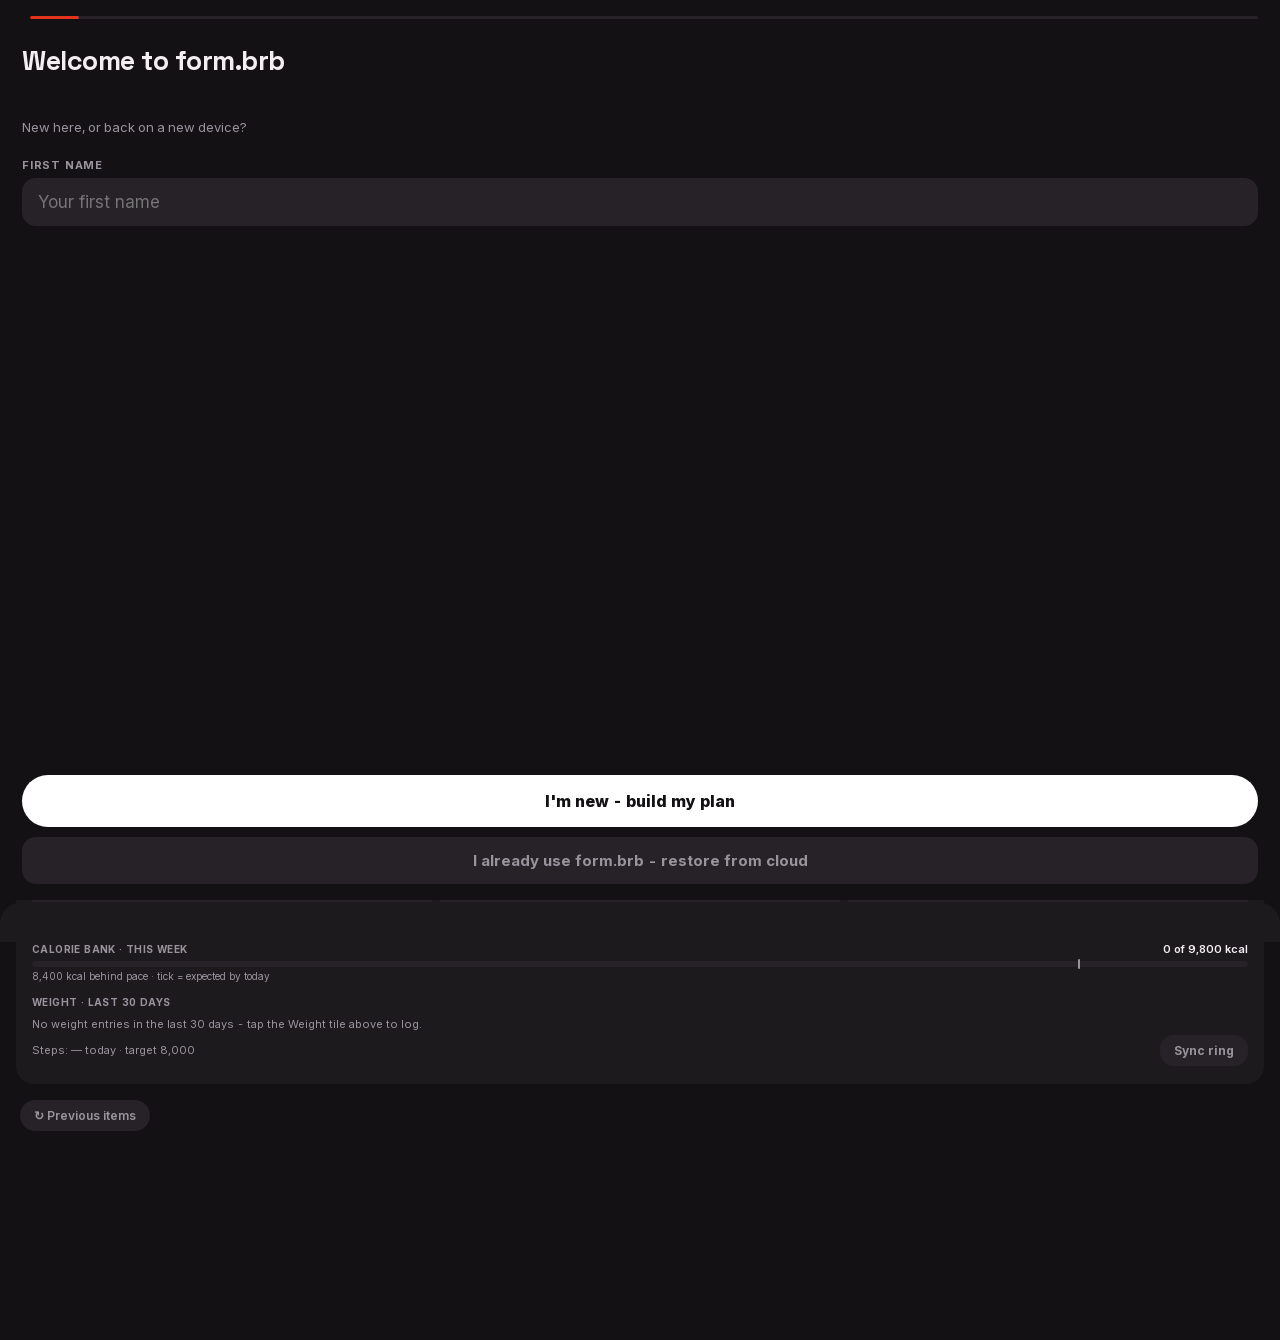
==== index.html @ 8cdf0dca "Update index.html" ====
<!DOCTYPE html>
<html lang="en" data-theme="dark">
<head>
<meta charset="UTF-8">
<meta name="viewport" content="width=device-width,initial-scale=1,viewport-fit=cap">
<meta name="theme-color" content="#131114">
<title>form.brb</title>
<link rel="manifest" href="manifest.webmanifest">
<link rel="icon" href="icon.svg" type="image/svg+xml">
<link rel="apple-touch-icon" href="icon-180.png">
<link rel="stylesheet" href="fonts.css" media="print" onload="this.media='all'"><noscript><link rel="stylesheet" href="fonts.css"></noscript><link rel="stylesheet" href="sg.css" media="print" onload="this.media='all'">
<style>
:root{
  --kcal:#E5321B; --kcal-hi:#ff725f; --protein:#6f7fbf; --protein-hi:#aab6ff; --fibre:#d9a441; --fibre-hi:#ffd06b; --steps:#85818a;
  --green:#3f9d6b; --amber:#d9a441; --grey:#5c5860;
  --page:#131114; --surface:#1d1a1e; --surface2:#262228; --ink:#f2eef2; --dim:#9a939e; --hair:#332e35;
}
[data-theme=light]{
  --page:#f4f1f5; --surface:#ffffff; --surface2:#efeaf1; --ink:#221e24; --dim:#6f6873; --hair:#e2dce4;
  --steps:#6f6873;
}
*{margin:0;padding:0;box-sizing:border-box;-webkit-tap-highlight-color:transparent}
html{font-size:16px}
html,body{overscroll-behavior-y:none}
body{background:var(--page);color:var(--ink);font-family:Inter,-apple-system,BlinkMacSystemFont,"SF Pro Text","Segoe UI",Roboto,sans-serif;min-height:100vh;padding-bottom:calc(205px + env(safe-area-inset-bottom));font-variant-numeric:tabular-nums}
button{font:inherit;color:inherit;background:none;border:0;cursor:pointer}
input{font:inherit}
.top{display:flex;align-items:center;justify-content:space-between;padding:18px 20px 4px}
.brand{display:flex;align-items:baseline;font-size:20px;font-weight:700;letter-spacing:-.3px;color:var(--ink)}
.brand svg{height:14px;width:auto;margin-left:1px;transform:translateY(1px)}
.topbtns{display:flex;gap:8px;align-items:center}
.avatar{width:34px;height:34px;border-radius:50%;background:var(--surface2);display:flex;align-items:center;justify-content:center;font-size:13px;font-weight:700;color:var(--dim)}
.iconbtn{width:34px;height:34px;border-radius:50%;background:var(--surface2);display:flex;align-items:center;justify-content:center;font-size:15px;color:var(--dim)}
.dateline{padding:6px 20px 0;font-size:12px;letter-spacing:1.2px;text-transform:uppercase;color:var(--dim)}
.dateline strong{color:var(--ink);font-weight:600}
.titlerow{display:flex;align-items:center;gap:10px;padding:2px 20px 10px}
h1.today{font-size:25px;font-weight:800;letter-spacing:-.4px;white-space:nowrap;overflow:hidden;text-overflow:ellipsis}
.navchev{flex:0 0 auto;width:30px;height:30px;border-radius:50%;background:var(--surface2);color:var(--dim);font-size:15px;display:flex;align-items:center;justify-content:center}
.navchev:disabled{opacity:.3}
.backchip{flex:0 0 auto;background:var(--surface2);border-radius:999px;padding:6px 12px;font-size:11px;font-weight:700;color:var(--protein-hi);letter-spacing:.4px}
[data-theme=light] .backchip{color:var(--protein)}
.weekstrip{display:flex;justify-content:space-between;padding:2px 20px 14px}
.daycol{display:flex;flex-direction:column;align-items:center;gap:6px;width:34px;border-radius:12px;padding:4px 0}
.daycol .dow{font-size:11px;color:var(--dim);font-weight:600}
.daycol.sel{background:var(--surface2)}
.daycol.sel .dow{color:var(--ink)}
.dot{width:8px;height:8px;border-radius:50%;background:var(--c,#3a353c)}
.dot.hollow{background:transparent;border:1.5px solid var(--grey);width:6px;height:6px}
.hero{margin:0 16px;background:var(--surface);border-radius:22px;padding:20px 18px 16px;box-shadow:0 8px 30px rgba(0,0,0,.18)}
.herorow{display:flex;align-items:center;gap:20px}
.ringwrap{position:relative;width:138px;height:138px;flex:0 0 auto}
.ringwrap svg{transform:rotate(-90deg)}
.ringtrack{fill:none;stroke:var(--surface2);stroke-width:7}
.ringarc{fill:none;stroke:var(--kcal);stroke-width:7;stroke-linecap:round;transition:stroke-dashoffset 1s cubic-bezier(.2,.8,.2,1)}
.ringarc.bank{stroke:var(--protein);stroke-width:4;opacity:.9}
.ringcenter{position:absolute;inset:0;display:flex;flex-direction:column;align-items:center;justify-content:center;text-align:center}
.ringcenter .big{font-size:30px;font-weight:800;letter-spacing:-.5px;line-height:1}
.ringcenter .big.over{color:var(--kcal)}
.ringcenter .lbl{font-size:11px;color:var(--dim);letter-spacing:.8px;text-transform:uppercase;margin-top:4px}
.ringcenter .bankin{font-size:11px;color:var(--protein);margin-top:6px;font-weight:600}
.stack{width:148px;height:148px;position:relative;flex:0 0 auto}
.stack svg{transform:rotate(-90deg)}
.stack .rk{fill:none;stroke:var(--surface2);stroke-width:10}
.stack .rv{fill:none;stroke-width:10;stroke-linecap:round;transition:stroke-dashoffset 1s cubic-bezier(.2,.8,.2,1)}
.stack .rv.cal{stroke:var(--kcal)}
.stack .rv.pro{stroke:var(--protein)}
.stack .rv.fib{stroke:var(--fibre)}
.stack .scenter{position:absolute;inset:38px;display:flex;flex-direction:column;align-items:center;justify-content:center;text-align:center}
.scenter .big{font-size:21px;font-weight:800;letter-spacing:-.5px;line-height:1}
.scenter .big.over{color:var(--kcal)}
.scenter .lbl{font-size:9px;color:var(--dim);letter-spacing:.5px;text-transform:uppercase;margin-top:3px}
.legend{flex:1;min-width:0;display:flex;flex-direction:column;gap:8px}
.lline{padding:6px 10px;border-left:3px solid var(--c);background:var(--surface2);border-radius:0 10px 10px 0;cursor:pointer}
.lline b{display:block;font-size:13px}
.lline span{color:var(--dim);font-size:11px}
.actcard{margin:16px 16px 0;background:var(--surface);border-radius:18px;padding:16px 16px 18px}
.actcard h2{margin:0 0 10px;font-size:15px}
.actgrid{display:grid;grid-template-columns:repeat(3,1fr);gap:8px}
.act{background:var(--surface2);border-radius:12px;padding:9px 10px}
.act .k{font-size:9px;text-transform:uppercase;letter-spacing:.4px;color:var(--dim)}
.act .n{font-size:15px;font-weight:700;margin-top:3px}
.sparkwrap{padding-top:16px;padding-bottom:16px;margin-top:4px}
.spark{position:relative;display:flex;align-items:flex-end;gap:6px;height:56px}
.spark .target{position:absolute;left:0;right:0;border-top:1.5px dashed var(--dim);opacity:.55;pointer-events:none}
.spark .tlbl{position:absolute;right:0;font-size:9px;color:var(--dim);pointer-events:none}
.spark i{flex:1;background:var(--surface2);border-radius:4px 4px 0 0;position:relative;min-height:3px}
.spark i em{display:none}
.spark i.today{background:linear-gradient(var(--kcal-hi),var(--kcal))}
.spark i .sv{position:absolute;bottom:calc(100% + 3px);left:0;right:0;text-align:center;font-size:9px;color:var(--dim);font-weight:600;font-style:normal}
.act .q{font-size:10px;color:var(--dim);margin-top:2px;font-weight:600}
.prow{margin-top:12px}
.prow .ph{display:flex;justify-content:space-between;align-items:baseline;font-size:11px}
.prow .pl{color:var(--dim);font-weight:700;letter-spacing:.4px;font-size:10px}
.prow .pv{color:var(--ink);font-weight:600}
.pbar{height:6px;border-radius:3px;background:var(--surface2);position:relative;margin:5px 0 3px}
.pbar i{position:absolute;left:0;top:0;bottom:0;border-radius:3px}
.pbar .tick{position:absolute;top:-2px;bottom:-2px;width:2px;background:var(--dim);border-radius:1px}
.prow .ps{font-size:10px;color:var(--dim)}
.slabel{display:flex;justify-content:space-between;align-items:baseline;margin-top:14px;font-size:10px;color:var(--dim);font-weight:700;letter-spacing:.4px}
.slabel span{font-weight:600;letter-spacing:0}
.wchart{width:100%;max-width:420px;height:auto;display:block;margin:6px auto 0}
.spark b{position:absolute;top:calc(100% + 4px);left:0;right:0;text-align:center;font-size:9px;color:var(--dim);font-weight:600}
.spark i u{position:absolute;left:0;right:0;bottom:0;border:1.5px solid var(--steps);border-bottom:0;opacity:.65;border-radius:4px 4px 0 0}
.syncdot{width:8px;height:8px;border-radius:50%;background:var(--grey);display:inline-block;vertical-align:baseline}
.syncdot.ok{background:var(--green)}.syncdot.busy{background:var(--amber)}.syncdot.err{background:var(--kcal)}
.yhead{display:flex;align-items:center;gap:12px;margin-bottom:10px}
.yava{width:46px;height:46px;border-radius:14px;background:linear-gradient(145deg,#E5321B,#961d10);color:#fff;display:grid;place-items:center;font-size:18px;font-weight:800}
.yrow{display:flex;align-items:center;justify-content:space-between;gap:10px;padding:10px 0;border-bottom:1px solid var(--surface2)}
.yrow .yl{font-size:13px;color:var(--dim)}
.yrow .yv{font-size:13px;font-weight:600;text-align:right}
.ynote{font-size:11px;color:var(--dim);margin-top:12px;line-height:1.5}
button.avatar{cursor:pointer;border:0;font:inherit}

.macros{flex:1;min-width:0;display:flex;flex-direction:column;gap:13px}
.mrow .mtop{display:flex;justify-content:space-between;align-items:baseline;font-size:13px;margin-bottom:4px}
.mrow .mname{color:var(--dim);font-weight:600}
.mrow .mval{font-weight:700}
.mrow .mval .goal{color:var(--dim);font-weight:500;font-size:12px}
.mrow .mval.over{color:var(--kcal)}
.mbar{height:4px;border-radius:2px;background:var(--surface2);overflow:hidden}
.mbar i{display:block;height:100%;border-radius:2px;transition:width .8s cubic-bezier(.2,.8,.2,1)}
.bankhair{height:3px;border-radius:2px;background:var(--surface2);overflow:hidden;margin-top:10px}
.bankhair i{display:block;height:100%;background:var(--protein);border-radius:2px}
.bankhairlbl{font-size:10px;color:var(--dim);margin-top:4px;text-align:right}
.bankrow{display:flex;justify-content:space-between;align-items:center;margin-top:14px;padding-top:12px;border-top:1px solid var(--hair);font-size:13px}
.bankrow .bl{color:var(--dim);font-weight:600}
.bankrow .bv{font-weight:700}
.bankrow .bv strong{color:var(--protein)}
.mealshead{display:flex;justify-content:space-between;align-items:baseline;padding:22px 20px 8px}
.mealshead h2{font-size:17px;font-weight:800}
.mealshead span{font-size:12px;color:var(--dim)}
.meals{margin:0 16px;display:flex;flex-direction:column;gap:10px}
.mealcard{background:var(--surface);border-radius:18px;padding:14px 16px;display:flex;align-items:center;gap:14px}
.mealcard .thumb{width:40px;height:40px;border-radius:12px;background:var(--surface2);display:flex;align-items:center;justify-content:center;font-size:17px;flex:0 0 auto}
.mealcard .minfo{flex:1;min-width:0}
.mealcard .mname2{font-weight:700;font-size:14px;white-space:nowrap;overflow:hidden;text-overflow:ellipsis}
.mealcard .mmacros{font-size:12px;color:var(--dim);margin-top:2px}
.mealcard .mkcal{font-weight:800;font-size:15px;white-space:nowrap}
.mealcard .mkcal span{font-size:11px;color:var(--dim);font-weight:500}
.quickchips{display:flex;gap:8px;padding:16px 20px 4px}
.qchip{background:var(--surface2);border-radius:999px;padding:8px 14px;font-size:12px;font-weight:600;color:var(--dim);display:flex;align-items:center;gap:6px}
.emptylog{padding:26px 20px;text-align:center;color:var(--dim);font-size:13px}
.logbar{position:fixed;left:0;right:0;bottom:calc(58px + env(safe-area-inset-bottom));z-index:10;padding:10px 14px;background:linear-gradient(transparent,var(--page) 28%)}
.chiprow{display:flex;gap:8px;justify-content:center;flex-wrap:wrap;margin:0 4px 8px}
.chiprow:empty{display:none}
.suggest{position:absolute;left:10px;right:10px;bottom:calc(100% + 8px);background:var(--surface);border:1px solid var(--surface2);border-radius:16px;box-shadow:0 12px 32px rgba(0,0,0,.45);overflow:hidden;display:none;max-height:46vh;overflow-y:auto}
.suggest.on{display:block}
.fldrel{position:relative}
.suggest.below{left:0;right:0;top:calc(100% + 6px);bottom:auto}
.suggrow{display:flex;justify-content:space-between;align-items:center;gap:10px;padding:11px 14px;font-size:13px;border-bottom:1px solid var(--surface2);width:100%;text-align:left;color:var(--ink);background:none;border-left:0;border-right:0;border-top:0;border-radius:0}
.suggrow:last-child{border-bottom:0}
.suggrow .sm{white-space:nowrap;overflow:hidden;text-overflow:ellipsis;font-weight:600}
.suggrow .sk{color:var(--dim);font-size:12px;flex-shrink:0}
#ptr{position:fixed;top:calc(12px + env(safe-area-inset-top));left:50%;margin-left:-19px;width:38px;height:38px;border-radius:50%;background:var(--surface);border:1px solid var(--surface2);display:grid;place-items:center;opacity:0;z-index:60;pointer-events:none;transition:opacity .15s}
.ptrring{width:18px;height:18px;border-radius:50%;border:2.5px solid var(--surface2);border-top-color:var(--kcal)}
#ptr.spin .ptrring{animation:ptrspin .7s linear infinite}
@keyframes ptrspin{to{transform:rotate(360deg)}}
.logchip{background:var(--surface);border:1px solid var(--surface2);color:var(--ink);border-radius:999px;padding:8px 14px;font-size:13px;font-weight:600;font-family:inherit;box-shadow:0 6px 18px rgba(0,0,0,.25);max-width:46vw;overflow:hidden;text-overflow:ellipsis;white-space:nowrap}
.logchip:active{transform:scale(.96)}
.logbarinner{display:flex;align-items:center;gap:8px;background:var(--surface);border-radius:999px;padding:8px 8px 8px 18px;box-shadow:0 10px 34px rgba(0,0,0,.3)}
.logbarinner input{flex:1;min-width:0;background:none;border:0;outline:0;color:var(--ink);font-size:16px}
.logbarinner input::placeholder{color:var(--dim)}
.roundbtn{width:38px;height:38px;border-radius:50%;background:var(--surface2);display:flex;align-items:center;justify-content:center;font-size:16px;color:var(--dim);flex:0 0 auto}
.roundbtn.primary{background:var(--kcal);color:#fff;font-size:20px;font-weight:600}
.tabbar{position:fixed;left:0;right:0;bottom:0;z-index:30;display:flex;background:var(--surface);border-top:1px solid var(--hair);padding:8px 8px calc(8px + env(safe-area-inset-bottom))}
.tab{flex:1;display:flex;flex-direction:column;align-items:center;gap:3px;background:none;border:0;color:var(--dim);font-family:inherit;font-size:10px;font-weight:700;letter-spacing:.8px;text-transform:uppercase;padding:2px 0;cursor:pointer}
.tab svg{width:22px;height:22px}
.tab.sel{color:var(--kcal)}
[data-tab=train] #view-food,[data-tab=train] .logbar{display:none}
#view-train{display:none;padding:8px 16px 130px}
.exrow{display:flex;align-items:center;justify-content:space-between;background:var(--surface);border:1px solid var(--hair);border-radius:14px;padding:13px 14px;margin-bottom:8px;cursor:pointer}
.exname{font-weight:700;font-size:15px}
.exsub{font-size:12px;color:var(--dim);margin-top:2px}
.exgo{color:var(--dim);font-size:20px;padding-left:10px}
.exchart{width:100%;height:auto;margin:10px 0 14px}
.setrow{display:grid;grid-template-columns:1fr 1fr auto;gap:8px;margin-bottom:8px;align-items:end}
.setrow input{width:100%;max-width:100%;min-width:0;box-sizing:border-box;background:var(--surface2);border:0;border-radius:12px;padding:12px;color:var(--ink);font-size:16px;font-family:inherit;outline:0}
.setrow label,.exfld label{display:block;font-size:10px;letter-spacing:.08em;color:var(--dim);margin:0 0 4px 2px;text-transform:uppercase;font-weight:600}
.exfld{margin-bottom:12px}
.exfld input[type=date]{display:block;width:100%;max-width:100%;min-width:0;box-sizing:border-box;background:var(--surface2);border:0;border-radius:12px;padding:12px;color:var(--ink);font-size:16px;font-family:inherit;outline:0;color-scheme:dark;-webkit-appearance:none;appearance:none}
[data-theme=light] .exfld input[type=date]{color-scheme:light}
.setdel{background:var(--surface2);border:0;border-radius:12px;color:var(--dim);width:42px;height:45px;font-size:16px;font-family:inherit}
.segrow{display:flex;background:var(--surface2);border-radius:12px;padding:3px;gap:3px}
.segbtn{flex:1;border:0;border-radius:9px;background:transparent;color:var(--dim);font-size:14px;font-weight:600;padding:9px 0;font-family:inherit}
.segbtn.sel{background:var(--surface);color:var(--ink)}
.exsess{background:var(--surface);border:1px solid var(--hair);border-radius:14px;padding:12px 14px;margin-bottom:8px;cursor:pointer}
.exsess .d{font-size:12px;color:var(--dim);font-weight:600}
.exsess .s{font-size:15px;font-weight:700;margin-top:2px}
.trseg{display:flex;gap:6px;padding:2px 20px 12px}
.trseg button{flex:1;background:var(--surface);border:1px solid var(--hair);border-radius:10px;padding:8px 0;font-size:12px;font-weight:700;color:var(--dim);font-family:inherit}
.trseg button.sel{color:var(--kcal);border-color:var(--kcal)}
.trpad{padding:0 20px}
.trbw{padding:0 20px 12px;font-size:12px;color:var(--dim);font-weight:600}
.trset{display:flex;align-items:center;gap:10px;font-size:14px;font-weight:600;margin-top:8px}
.trsetn{flex:0 0 auto;width:20px;height:20px;border-radius:50%;background:var(--surface2);color:var(--dim);font-size:11px;font-weight:700;display:flex;align-items:center;justify-content:center}
.trsetw{min-width:70px}
.trtgt{margin-left:auto;color:var(--dim);font-size:12px;font-weight:700}
.trsetsum{display:flex;align-items:center;justify-content:space-between;gap:10px;font-size:14px;font-weight:600;padding:8px 0;border-bottom:1px solid var(--hair)}
.eqpick{width:100%;background:var(--surface2);border:0;border-radius:12px;padding:12px;color:var(--ink);font-size:15px;font-weight:600;font-family:inherit;text-align:left}
.pickrow{display:flex;align-items:center;justify-content:space-between;gap:10px}
.restbar{position:fixed;left:12px;right:12px;bottom:calc(64px + env(safe-area-inset-bottom));z-index:35;display:none;align-items:center;gap:10px;background:var(--surface);border:1px solid var(--hair);border-radius:14px;padding:11px 14px;box-shadow:0 8px 28px rgba(0,0,0,.4)}
.restlab{font-size:10px;letter-spacing:.08em;color:var(--dim);font-weight:700}
.resttime{font-size:19px;font-weight:800;font-variant-numeric:tabular-nums;cursor:pointer}
.restbtn{margin-left:auto;background:var(--surface2);border:0;border-radius:10px;color:var(--dim);font-size:12px;font-weight:700;padding:7px 12px;font-family:inherit}
.restx{background:var(--surface2);border:0;border-radius:10px;color:var(--dim);width:30px;height:30px;font-size:15px;font-family:inherit}
.rtmove{display:flex;gap:6px;margin-top:8px}
.rtmove button{background:var(--surface2);border:0;border-radius:8px;color:var(--dim);width:34px;height:26px;font-size:13px;font-family:inherit}
.rtmove .rtcardbtn{width:auto;height:auto;background:var(--surface2);border:0;border-radius:8px;color:var(--ink);font-size:12px;font-weight:700;padding:7px 16px;font-family:inherit}
.restadj{background:var(--surface2);border:0;border-radius:10px;color:var(--ink);font-size:12px;font-weight:700;padding:7px 10px;font-family:inherit}
.pickrow{display:flex;align-items:center;justify-content:space-between;gap:10px;width:100%;text-align:left;background:var(--surface2);border:0;border-radius:12px;padding:13px 14px;margin-bottom:6px;color:var(--ink);font-size:15px;font-weight:600;font-family:inherit}
.picksearch{width:100%;box-sizing:border-box;background:var(--surface2);border:0;border-radius:12px;padding:13px 14px;color:var(--ink);font-size:16px;font-family:inherit;outline:0;margin-bottom:10px}
[data-tab=train] #view-train{display:block}
.trainph svg{width:44px;height:44px;color:var(--dim);margin-bottom:14px}
.trainph h2{font-size:20px;font-weight:800;margin-bottom:6px}
.trainph p{font-size:13px;color:var(--dim);max-width:260px;margin:0 auto;line-height:1.5}
.toast{z-index:60;position:fixed;left:50%;bottom:168px;transform:translateX(-50%);background:var(--surface2);color:var(--ink);padding:10px 18px;border-radius:999px;font-size:13px;opacity:0;transition:opacity .25s;pointer-events:none;white-space:nowrap}
.toast.on{opacity:1}
.mealhead{position:sticky;top:0;z-index:5;display:flex;justify-content:space-between;align-items:baseline;background:var(--page);padding:12px 4px 6px;font-size:12px;font-weight:700;letter-spacing:1.1px;text-transform:uppercase;color:var(--dim)}
.mealhead span{font-weight:600;letter-spacing:0;text-transform:none}
.mealhead.tappable{cursor:pointer}
.mealhead.tappable:active{color:var(--ink)}
.mealwrap{position:relative;border-radius:18px;overflow:hidden}
.swipebg{position:absolute;inset:0;display:flex;align-items:center;font-size:12px;font-weight:700;padding:0 18px;border-radius:18px}
.swipebg.right{background:var(--protein);color:#fff;justify-content:flex-start}
.swipebg.left{padding:0;justify-content:flex-end;background:var(--surface2)}.swipebg.left button{width:78px;height:100%;border:0;color:#fff;font:700 13px Inter,sans-serif}.swipebg.left .mc{background:#3a3a42}.swipebg.left .md{background:var(--kcal)}
.mealcard{position:relative;transition:transform .18s ease;touch-action:pan-y}
.copybtn{display:none;width:32px;height:32px;border-radius:50%;background:var(--surface2);color:var(--dim);font-size:14px;align-items:center;justify-content:center;flex:0 0 auto}
@media(hover:hover){.mealcard:hover .copybtn{display:flex}}
/* ---------- onboarding ---------- */
.onb{position:fixed;inset:0;z-index:60;background:var(--page);display:none;flex-direction:column;padding:calc(16px + env(safe-area-inset-top)) 22px calc(16px + env(safe-area-inset-bottom))}
.onb.on{display:flex}
.onbtop{position:relative;display:flex;align-items:center;margin-bottom:8px}
.onbback{background:none;border:0;color:var(--dim);font-size:22px;padding:4px 8px 4px 0;font-family:inherit}
.onbprog{flex:1;height:3px;background:var(--surface2);border-radius:2px;overflow:hidden;margin-left:8px}
.onbprog i{display:block;height:100%;background:var(--kcal);border-radius:2px;transition:width .3s}
.onbq{font-size:27px;font-weight:800;letter-spacing:-.5px;margin:18px 0 26px;line-height:1.15}
.onbopts{display:flex;flex-direction:column;align-items:flex-end;gap:10px}
.onbopt{background:var(--surface2);color:var(--ink);border:0;border-radius:999px;padding:13px 24px;font-size:15px;font-weight:600;font-family:inherit}
.onbopt.sel{background:#fff;color:#131114}
.onbfld{margin-bottom:16px}
.onbfld label{display:block;font-size:11px;font-weight:700;letter-spacing:.8px;text-transform:uppercase;color:var(--dim);margin-bottom:6px}
.onbfld input{width:100%;box-sizing:border-box;background:var(--surface2);border:0;border-radius:14px;padding:14px 16px;color:var(--ink);font-size:17px;font-family:inherit;outline:0;color-scheme:dark}
[data-theme=light] .onbfld input{color-scheme:light}
.onbrow2{display:flex;gap:10px}
.onbrow2 .onbfld{flex:1}
.onbrow3{display:grid;grid-template-columns:1fr 1.5fr 1.2fr;gap:8px}
.onbfld select{width:100%;box-sizing:border-box;background:var(--surface2) url('data:image/svg+xml;utf8,<svg xmlns="http://www.w3.org/2000/svg" width="10" height="6" viewBox="0 0 10 6"><path d="M1 1l4 4 4-4" stroke="%23999" stroke-width="1.6" fill="none" stroke-linecap="round"/></svg>') no-repeat right 14px center;border:0;border-radius:14px;padding:14px 32px 14px 12px;color:var(--ink);font-size:16px;font-family:inherit;outline:0;color-scheme:dark;appearance:none;-webkit-appearance:none}
.onbfld select:invalid{color:var(--dim)}
[data-theme=light] .onbfld select{color-scheme:light}
.onbunit{display:flex;gap:8px;margin:2px 0 14px}
.onbunit button{background:var(--surface2);color:var(--dim);border:0;border-radius:999px;padding:8px 16px;font-size:13px;font-weight:700;font-family:inherit}
.onbunit button.sel{background:#fff;color:#131114}
.onbnext{margin-top:auto;background:#fff;color:#131114;border:0;border-radius:999px;padding:16px;font-size:16px;font-weight:800;font-family:inherit}
.onbnext:disabled{opacity:.35}
.onbskip{background:none;border:0;color:var(--dim);font-size:13px;margin-top:14px;align-self:center;font-family:inherit}
.onbcheck{display:flex;flex-direction:column;gap:14px;margin-top:8px}
.onbcheck div{color:var(--dim);font-size:15px;opacity:0;transition:opacity .5s}
.onbcheck div.on{opacity:1}
.onbplan .prow{display:flex;justify-content:space-between;align-items:center;gap:10px;padding:13px 2px;border-bottom:1px solid var(--hair);font-size:14px;color:var(--dim)}
.onbplan .prow b{font-size:17px;color:var(--ink);font-weight:700}
.onbplan .prow button{background:none;border:0;color:var(--protein-hi);font-size:12px;font-weight:700;font-family:inherit;padding:4px 0 4px 10px}
.onbplan .prow input{width:90px;background:var(--surface2);border:0;border-radius:10px;padding:8px 10px;color:var(--ink);font-size:16px;font-family:inherit;outline:0;text-align:right}
.onbnote{font-size:13px;color:var(--dim);line-height:1.5;margin:16px 0 4px}
/* ---------- header steps ring ---------- */
.miniring{position:relative;width:34px;height:34px;border-radius:50%;background:var(--surface2);display:grid;place-items:center;color:var(--dim);border:0;padding:0;font-family:inherit}
.miniring>svg.ring{position:absolute;inset:2px;transform:rotate(-90deg)}
.miniring .mr-track{fill:none;stroke:var(--hair);stroke-width:2.6}
.miniring .mr-arc{fill:none;stroke:var(--steps);stroke-width:2.6;stroke-linecap:round;transition:stroke-dashoffset .8s cubic-bezier(.2,.8,.2,1)}
.miniring .mr-ico{width:14px;height:14px}
/* ---------- activity sheet big ring ---------- */
.bigring{display:grid;place-items:center;margin:18px 0 6px}
.bigring .br-wrap{position:relative;width:190px;height:190px}
.bigring svg{transform:rotate(-90deg)}
.br-center{position:absolute;inset:0;display:flex;flex-direction:column;align-items:center;justify-content:center;text-align:center}
.br-center .n{font-size:34px;font-weight:800;letter-spacing:-.5px}
.br-center .t{font-size:12px;color:var(--dim);margin-top:4px}
.yrow.tappable{cursor:pointer}
.yrow.tappable .yv:after{content:" \203A";color:var(--dim)}
.sheetbg{position:fixed;inset:0;background:rgba(0,0,0,.5);opacity:0;pointer-events:none;transition:opacity .2s;z-index:40}
.sheetbg.on{opacity:1;pointer-events:auto}
.sheet{position:fixed;left:0;right:0;bottom:0;z-index:41;background:var(--surface);border-radius:22px 22px 0 0;padding:20px 20px calc(20px + env(safe-area-inset-bottom));transform:translateY(105%);transition:transform .25s cubic-bezier(.2,.8,.2,1);max-height:84vh;overflow-y:auto}
.sheet.on{transform:translateY(0)}
.sheet h3{font-size:17px;font-weight:800;margin-bottom:4px}
.sheet .sub{font-size:12px;color:var(--dim);margin-bottom:14px}
.fld{margin-bottom:12px}
.fld label{display:block;font-size:11px;font-weight:700;letter-spacing:.8px;text-transform:uppercase;color:var(--dim);margin-bottom:5px}
.fld input{width:100%;background:var(--surface2);border:0;border-radius:12px;padding:11px 14px;font-size:16px;color:var(--ink);outline:0}
.fld input:focus{box-shadow:0 0 0 2px var(--protein)}
.grid3{display:grid;grid-template-columns:1fr 1fr 1fr;gap:10px}
.grid3 .fld{margin-bottom:0}
.mchiprow{display:flex;gap:8px;flex-wrap:wrap;margin-bottom:14px}
.mchip{background:var(--surface2);border-radius:999px;padding:9px 16px;font-size:13px;font-weight:600;color:var(--dim)}
.mchip.sel{background:var(--kcal);color:#fff}
.sheetbtn{display:block;width:100%;padding:14px;border-radius:14px;font-size:15px;font-weight:700;text-align:center;margin-top:10px}
.sheetbtn.primary{background:var(--kcal);color:#fff}
.sheetbtn.ghost{background:var(--surface2);color:var(--dim)}
.sheetbtn.danger{background:transparent;color:var(--kcal)}
.sheetbtn.danger.arm{background:var(--kcal);color:#fff}
.dayrow{display:flex;justify-content:space-between;align-items:center;width:100%;padding:13px 4px;font-size:15px;font-weight:600;border-bottom:1px solid var(--hair)}
.dayrow span{color:var(--dim);font-size:12px;font-weight:500}
.scanov{position:fixed;inset:0;z-index:50;background:#000;display:none;flex-direction:column}
.scanov.on{display:flex}
.scanhead{display:flex;justify-content:space-between;align-items:center;padding:16px 20px;color:#fff}
.scanhead b{font-size:16px}
.scanhead button{color:#fff;font-size:14px;background:rgba(255,255,255,.15);border-radius:999px;padding:8px 16px}
.scanbox{flex:1;position:relative;overflow:hidden}
.scanbox video{width:100%;height:100%;object-fit:cover}
.scanbox canvas{display:none}
.scanmsg{padding:16px 20px calc(20px + env(safe-area-inset-bottom));color:#ccc;font-size:13px;text-align:center;background:#000}
.scanman{display:flex;gap:8px;padding:0 20px 14px;background:#000}
.scanman input{flex:1;background:#222;border:0;border-radius:12px;padding:11px 14px;font-size:16px;color:#fff;outline:0}
.scanman button{background:var(--kcal);color:#fff;border-radius:12px;padding:0 18px;font-weight:700}
.scanline{position:absolute;left:12%;right:12%;top:50%;height:2px;background:var(--kcal);opacity:.8;box-shadow:0 0 12px var(--kcal)}
.draftrow{background:var(--surface2);border-radius:14px;padding:12px;margin-bottom:10px}
.swipewrap{position:relative;overflow:hidden;border-radius:14px;margin-bottom:10px}
.swipeunder{position:absolute;inset:0;display:flex;font-size:12px;font-weight:800;letter-spacing:.5px;text-transform:uppercase}
.swipeunder .su-l{flex:1;display:flex;align-items:center;padding-left:18px;background:var(--surface);color:var(--ink)}
.swipeunder .su-r{flex:1;display:flex;align-items:center;justify-content:flex-end;padding-right:18px;background:var(--kcal);color:#fff}
.swipewrap .draftrow{position:relative;margin-bottom:0}
.draftrow .dr-name{width:100%;background:none;border:0;outline:0;font-size:14px;font-weight:700;color:var(--ink);margin-bottom:8px}
.draftrow .dr-nums{display:grid;grid-template-columns:1.2fr 1fr 1fr 1fr;gap:6px}
.draftrow .dr-nums input{width:100%;background:var(--surface);border:0;border-radius:8px;padding:8px 10px;font-size:16px;color:var(--ink);outline:0;text-align:center}
.draftrow .dr-nums label{display:block;font-size:9px;font-weight:700;letter-spacing:.6px;text-transform:uppercase;color:var(--dim);text-align:center;margin-bottom:3px}
.estnote{font-size:12px;color:var(--amber);margin-bottom:12px}
.portrow{display:flex;gap:8px;align-items:center;margin-bottom:12px}
.portrow input{width:90px;background:var(--surface2);border:0;border-radius:12px;padding:11px 12px;font-size:16px;font-weight:700;color:var(--ink);outline:0;text-align:center}
.portpreview{background:var(--surface2);border-radius:12px;padding:12px 14px;font-size:13px;margin-bottom:6px}
.portpreview b{font-size:16px}
.portpreview span{color:var(--dim)}


:root{--hd:"Space Grotesk",Inter,-apple-system,BlinkMacSystemFont,"SF Pro Text",sans-serif}
.brand,h1.today,.mealshead h2,.sheet h3,.ringcenter .big,.scenter .big,.br-center .n,.trainph h2,.onbq,.resttime,.actcard h2{font-family:var(--hd)}
.brand,h1.today,.ringcenter .big,.scenter .big,.br-center .n,.onbq{font-weight:700}
.brand{letter-spacing:-.03em}
.mmfig{display:flex;gap:6px;justify-content:center;padding:4px 0 2px}.mmfig>div{flex:1;max-width:150px;text-align:center}.mmfig svg{width:100%;height:auto;display:block}.mmfig span{display:block;font-size:11px;color:var(--dim);margin-top:2px}
.progwhy{background:var(--surface2);border-radius:12px;padding:10px 12px;margin:0 0 12px;font-size:12px;line-height:1.5;color:var(--dim)}.progwhy b{display:block;font-size:10px;letter-spacing:.08em;text-transform:uppercase;color:var(--ink);margin-bottom:2px}
.gw{position:fixed;inset:0;z-index:34;background:var(--page);display:none;flex-direction:column;padding-top:env(safe-area-inset-top)}
.gwon .restbar{bottom:calc(86px + env(safe-area-inset-bottom))}.gwon .toast{z-index:50}.gwon .restadj{padding:6px 9px}.gwon .restbar{gap:6px}
.gwtop{display:flex;align-items:center;justify-content:space-between;padding:10px 12px 4px}
.gwx{width:40px;height:40px;border:0;border-radius:50%;background:var(--surface);color:var(--ink);font-size:24px;line-height:1;font-family:inherit}
.gwmid{text-align:center}.gwmid b{display:block;font-size:14px}.gwmid span{font-size:11px;color:var(--dim)}
.gwprog{display:flex;gap:4px;padding:8px 16px 0}.gwprog i{flex:1;height:3px;border-radius:2px;background:var(--hair)}.gwprog i.dn{background:var(--ink);opacity:.5}.gwprog i.on{background:var(--kcal)}
.gwbody{flex:1;overflow-y:auto;padding:14px 16px 150px}
.gwhead{display:flex;justify-content:space-between;gap:10px;align-items:flex-start;margin-bottom:12px}
.gwhead h2{font-family:'Space Grotesk',Inter,sans-serif;font-weight:700;font-size:24px;line-height:1.15;margin:0 0 4px}
.gwsub{font-size:12px;color:var(--dim)}.gwlast{font-size:12px;color:var(--dim);margin-top:6px}
.gwfig{display:flex;gap:2px;flex:none}.gwfig svg{width:56px;height:auto;display:block}
.gwcols{display:grid;grid-template-columns:28px 1fr 1fr 48px;gap:8px;font-size:10px;letter-spacing:.08em;text-transform:uppercase;color:var(--dim);font-weight:600;margin:4px 0 6px}
.gwunit{border:0;background:none;color:var(--dim);font:inherit;letter-spacing:inherit;text-transform:inherit;text-align:left;padding:0}
.gwset{display:grid;grid-template-columns:28px 1fr 1fr 48px;gap:8px;align-items:center;margin-bottom:8px}
.gwn{font-size:13px;color:var(--dim);text-align:center;font-weight:700}
.gwset input{width:100%;min-width:0;box-sizing:border-box;background:var(--surface2);border:0;border-radius:12px;padding:13px 12px;color:var(--ink);font-size:17px;font-family:inherit}
.gwck{width:44px;height:44px;border-radius:50%;border:2px solid var(--hair);background:transparent;color:#fff;font-size:20px;font-family:inherit;padding:0}
.gwset.done .gwck{background:var(--kcal);border-color:var(--kcal)}.gwset.done input{opacity:.55}
.swr{position:relative;margin-bottom:8px;border-radius:14px;overflow:hidden}.swr .exsess{margin:0;position:relative;z-index:1;transition:transform .2s ease;touch-action:pan-y}.swa{position:absolute;right:0;top:0;bottom:0;display:flex;width:156px}.swa button{flex:1;border:0;color:#fff;font:600 14px Inter,sans-serif}.swa .swe{background:#3a3a42}.swa .swd{background:var(--kcal)}
.gwlive{position:fixed;left:12px;right:12px;bottom:calc(64px + env(safe-area-inset-bottom));z-index:36;display:none;align-items:center;gap:10px;background:var(--surface);border:1px solid var(--kcal);border-radius:14px;padding:11px 14px;box-shadow:0 8px 28px rgba(0,0,0,.4);color:var(--ink);font:inherit;text-align:left;width:auto}.gwlive b{font-size:14px;display:block}.gwlive span{font-size:11px;color:var(--dim)}.gwlive .go{margin-left:auto;font-size:13px;font-weight:700;color:var(--kcal)}.gwlive .dot{width:8px;height:8px;border-radius:50%;background:var(--kcal);flex:none}
body.gwlv .restbar{bottom:calc(126px + env(safe-area-inset-bottom))}
.gwon .gwlive{display:none!important}
.gwnav{position:absolute;left:0;right:0;bottom:0;display:flex;gap:10px;padding:12px 16px calc(14px + env(safe-area-inset-bottom));background:var(--page);border-top:1px solid var(--hair)}
.gwnav .sheetbtn{margin:0}.gwnav .sheetbtn.ghost{flex:0 0 96px}.gwnav .sheetbtn.primary{flex:1;min-width:0;overflow:hidden;text-overflow:ellipsis;white-space:nowrap}
.exerr{background:rgba(229,50,27,.14);color:var(--kcal-hi);border-radius:12px;padding:10px 12px;margin:0 0 10px;font-size:13px;line-height:1.4}.setrow input.bad{box-shadow:inset 0 0 0 2px var(--kcal)}
.undobar{position:fixed;left:12px;right:12px;bottom:calc(76px + env(safe-area-inset-bottom));z-index:61;display:none;align-items:center;justify-content:space-between;gap:10px;background:var(--surface2);border:1px solid var(--hair);border-radius:14px;padding:10px 14px;font-size:13px;box-shadow:0 8px 28px rgba(0,0,0,.4)}.undobar button{border:0;background:none;color:var(--kcal-hi);font:inherit;font-weight:700;padding:6px 4px}.gwn.pr{color:var(--kcal);font-size:10px;letter-spacing:.04em}.gwnote{width:100%;box-sizing:border-box;background:var(--surface2);border:0;border-radius:12px;padding:12px;color:var(--ink);font-size:16px;font-family:inherit;resize:none;margin-top:8px}

/* polish: number roll, tab indicator, confirm buttons */
.tabbar{position:fixed}.tabind{position:absolute;top:0;left:0;width:36px;height:3px;border-radius:0 0 3px 3px;background:var(--kcal);transition:transform .32s cubic-bezier(.3,.8,.3,1);pointer-events:none;opacity:0}.tabind.on{opacity:1}
.cfm{position:relative;overflow:hidden;background:var(--kcal)!important;color:#fff!important;border-color:var(--kcal)!important}.cfm::after{content:'';position:absolute;left:0;right:0;bottom:0;height:3px;background:rgba(255,255,255,.65);transform-origin:left;animation:cfmw 3s linear forwards}@keyframes cfmw{to{transform:scaleX(0)}}
.undobar button.done{color:var(--green,#4cc38a)}.undobar{transition:opacity .25s}
@media (prefers-reduced-motion:reduce){.tabind{transition:none}.cfm::after{animation:none;display:none}.undobar{transition:none}}
.gwblk+.gwblk{margin-top:22px;padding-top:18px;border-top:1px solid var(--hair)}
.gwcuebtn{border:0;background:none;color:var(--dim);font:inherit;font-size:12px;font-weight:600;padding:2px 0 10px;text-decoration:underline;text-underline-offset:3px}.gwcues{margin:0 0 12px;padding:10px 12px 10px 28px;background:var(--surface2);border-radius:12px;font-size:13px;line-height:1.5;color:var(--ink)}.gwcues li{margin:2px 0}
/* ---------- review dashboard ---------- */
.revlink{display:flex;justify-content:space-between;align-items:center;width:100%;margin-top:12px;padding:12px 0 0;border-top:1px solid var(--hair);font-size:13px;font-weight:700;color:var(--ink)}
.revlink span{color:var(--dim);font-weight:600}
.revov{position:fixed;inset:0;z-index:46;background:var(--page);overflow-y:auto;-webkit-overflow-scrolling:touch;display:none;padding-bottom:calc(40px + env(safe-area-inset-bottom))}
.revov.on{display:block}
.revhead{position:sticky;top:0;z-index:2;background:var(--page);padding:calc(14px + env(safe-area-inset-top)) 20px 10px;border-bottom:1px solid var(--hair)}
.revtop{display:flex;align-items:center;justify-content:space-between}
.revtop h2{font-family:var(--hd);font-size:24px;font-weight:700;letter-spacing:-.4px}
.revclose{font-size:13px;font-weight:700;background:var(--surface2);border-radius:999px;padding:8px 16px}
.revnav{display:flex;align-items:center;justify-content:space-between;margin-top:10px}
.revnav .navchev{width:34px;height:34px}
.revnav b{font-size:14px;font-weight:700;text-align:center}
.revnav b small{display:block;font-size:11px;color:var(--dim);font-weight:600;margin-top:1px}
.revbody{padding:14px 16px 0;max-width:560px;margin:0 auto}
.rvc{background:var(--surface);border-radius:18px;padding:16px;margin-bottom:12px}
.rvc h3{font-family:var(--hd);font-size:16px;font-weight:700;letter-spacing:-.2px;margin-bottom:2px}
.rvc .rvs{font-size:11.5px;color:var(--dim);line-height:1.45;margin-bottom:10px}
.rvt{width:100%;border-collapse:collapse;font-size:13px;font-variant-numeric:tabular-nums}
.rvt th{font-size:9.5px;letter-spacing:.7px;text-transform:uppercase;color:var(--kcal);font-weight:700;text-align:right;padding:0 0 7px}
.rvt th:first-child,.rvt td:first-child{text-align:left}
.rvt td{text-align:right;padding:8px 0;border-top:1px solid var(--hair);font-weight:600;vertical-align:top}
.rvt td:first-child{color:var(--dim);font-weight:600;white-space:nowrap}
.rvt td small{display:block;font-size:10.5px;font-weight:700;margin-top:1px}
.rvt .up{color:var(--kcal)}.rvt .dn{color:var(--green)}.rvt .mut{color:var(--dim);font-weight:500}.rvt .odd{color:var(--amber)}
.rvt tr.td td{background:var(--surface2)}
.rvl{list-style:none}
.rvl li{position:relative;padding:7px 0 7px 18px;font-size:13.5px;line-height:1.45;border-top:1px solid var(--hair)}
.rvl li:first-child{border-top:0}
.rvl li:before{content:"";position:absolute;left:2px;top:13px;width:8px;height:8px;border-radius:50%;background:var(--green)}
.rvl.bad li:before{background:var(--kcal)}
.rvl.chk li:before{background:var(--amber)}
.rvl .rvgo{display:inline-block;margin-left:6px;font-size:12px;font-weight:700;color:var(--ink);text-decoration:underline;text-underline-offset:3px}
.rvnote{font-size:11px;color:var(--dim);line-height:1.5;margin-top:10px}
.rvchart{display:block;width:100%;height:auto;overflow:visible}
.rvchart text{font-family:Inter,-apple-system,sans-serif;fill:var(--dim);font-size:9px}
.rvchart .rvtl{stroke:var(--dim);stroke-width:1;stroke-dasharray:3 3;opacity:.7}
.rvb{transform-origin:50% 100%;transform-box:fill-box;animation:rvgrow .6s cubic-bezier(.2,.8,.2,1) both;animation-delay:calc(var(--i,0)*14ms)}
@keyframes rvgrow{from{transform:scaleY(.02)}}
.rvkey{display:flex;gap:12px;flex-wrap:wrap;font-size:10.5px;color:var(--dim);margin-top:8px}
.rvkey i{display:inline-block;width:9px;height:9px;border-radius:3px;margin-right:5px;vertical-align:-1px}
.rvcopy{display:block;width:100%;padding:13px;border-radius:14px;background:var(--surface2);font-size:14px;font-weight:700;margin-top:4px}
@media (prefers-reduced-motion:reduce){.rvb{animation:none}}
</style>
</head>
<body>
<div class="top">
  <div class="brand">form.<svg aria-label="brb" viewBox="0 0 1726 757" xmlns="http://www.w3.org/2000/svg"><path fill="currentColor" transform="translate(-76 757) scale(1 -1)" d="M76 757V226C76 74 143 0 270 0H416C556 0 644 86 644 264C644 442 556 528 416 528H182V757ZM405 426C497 426 537 378 537 264C537 150 497 103 405 103H301C215 103 182 141 182 231V426Z"/><path fill="#e5321b" transform="translate(619 757) scale(1 -1)" d="M218 528C114 528 75 480 75 374V0H181V358C181 404 202 426 249 426H435V528Z"/><path fill="currentColor" transform="translate(1082 757) scale(1 -1)" d="M76 757V226C76 74 143 0 270 0H416C556 0 644 86 644 264C644 442 556 528 416 528H182V757ZM405 426C497 426 537 378 537 264C537 150 497 103 405 103H301C215 103 182 141 182 231V426Z"/></svg></div>
  <div class="topbtns"><button class="miniring" id="stepsring" aria-label="Steps today"><svg class="ring" viewBox="0 0 34 34"><circle class="mr-track" cx="17" cy="17" r="14"/><circle class="mr-arc" id="mrarc" cx="17" cy="17" r="14" stroke-dasharray="87.96" stroke-dashoffset="87.96"/></svg><svg class="mr-ico" viewBox="0 0 24 24" fill="none" stroke="currentColor" stroke-width="2" stroke-linecap="round" stroke-linejoin="round"><circle cx="13" cy="4.5" r="1.6"/><path d="M12.5 8l-2.8 4.6 2.3 2.2.8 5.2"/><path d="M12.5 8l2.6 2.8 2.4 1.2"/><path d="M9.7 12.6 7 15.3"/></svg></button><button class="avatar" id="avatar" aria-label="You: sync, targets and ring">A</button></div>
</div>
<div id="ptr"><div class="ptrring"></div></div>
<div id="view-food">
<div class="dateline" id="dateline"></div>
<div class="titlerow"><button class="navchev" id="prevday" aria-label="Previous day">&lsaquo;</button><h1 class="today" id="daytitle">Today</h1><button class="navchev" id="nextday" aria-label="Next day" disabled>&rsaquo;</button><button class="backchip" id="backtoday" style="display:none">Back to today</button></div>
<div class="weekstrip" id="weekstrip"></div>
<div class="hero">
  <div class="herorow">
    <div class="stack" id="stack"></div>
    <div class="legend" id="legend"></div>
  </div>
  <div class="bankrow" id="bankrow"></div>
  <button class="revlink" id="revbtn">Weekly review<span>Charts, tables, what went well &rsaquo;</span></button>
</div>
<div class="mealshead"><h2>Meals</h2><span id="mealcount"></span></div>
<div class="meals" id="meals"></div>
<div id="activity"></div>
<div class="quickchips"><button class="qchip" id="prevchip">↻ Previous items</button></div>
</div>
<div class="tabbar"><i class="tabind" id="tabind"></i>
  <button class="tab sel" data-tab="food" aria-label="Food"><svg viewBox="0 0 24 24" fill="none" stroke="currentColor" stroke-width="1.8" stroke-linecap="round" stroke-linejoin="round"><path d="M3 2v7c0 1.1.9 2 2 2h4a2 2 0 0 0 2-2V2"/><path d="M7 2v20"/><path d="M21 15V2a5 5 0 0 0-5 5v6c0 1.1.9 2 2 2h3Z"/><path d="M21 15v7"/></svg>Food</button>
  <button class="tab" data-tab="train" aria-label="Train"><svg viewBox="0 0 24 24" fill="none" stroke="currentColor" stroke-width="1.8" stroke-linecap="round" stroke-linejoin="round"><rect x="2" y="9" width="4" height="6" rx="1"/><rect x="18" y="9" width="4" height="6" rx="1"/><path d="M6 12h12"/></svg>Train</button>
</div>
<div id="view-train"><div id="trainroot"></div></div>
<div class="logbar"><div class="suggest" id="suggest"></div><div class="chiprow" id="chiprow"></div><div class="logbarinner">
  <input id="loginput" placeholder="What did you eat?" autocomplete="off">
  <label class="roundbtn" for="camfile" aria-label="Photo log" style="display:grid;place-items:center;cursor:pointer;margin:0">&#128247;</label><input type="file" id="camfile" accept="image/*" style="display:none"><input type="file" id="labfile" accept="image/*" capture="environment" style="display:none">
  <button class="roundbtn" id="micbtn" aria-label="Voice log">◉</button>
  <button class="roundbtn primary" id="plusbtn" aria-label="Add food">＋</button>
</div></div>
<div class="toast" id="toast"></div>
<div class="scanov" id="scanov">
  <div class="scanhead"><b>Scan barcode</b><button id="scanclose">Cancel</button></div>
  <div class="scanbox" id="scanbox"><div class="scanline"></div></div>
  <div class="scanmsg" id="scanmsg">Point at the barcode.</div>
  <div class="scanman"><input id="scanmanin" inputmode="numeric" placeholder="Or type the barcode number"><button id="scanmanbtn">Look up</button></div>
</div>
<div class="revov" id="revov" role="dialog" aria-label="Review"></div>
<div class="sheetbg" id="sheetbg"></div>
<div class="sheet" id="sheet"></div>
<div class="onb" id="onb"></div>
<script>/* food.brb v3 - data layer. Direction-independent: reads the shared food.brb
   state (same origin localStorage, same schema as the live app + worker).
   Pure logic only - no rendering. Keeps his 65 days, MFP pipeline and sync
   working untouched (read-only here; writes stay with the live app until the
   auth/accounts session). */
'use strict';
window.FOODBRB = (function(){
  const STORE='sadhana-v1';
  const SYNC_TOKEN_KEY='foodBrbSyncToken';
  const SYNC_API='https://super-poetry-42d8.ajay-7a2.workers.dev/data';

  function loadState(){ try{ return JSON.parse(localStorage.getItem(STORE))||null; }catch(e){ return null; } }
  function saveState(s){ localStorage.setItem(STORE, JSON.stringify(s)); }

  function keyOf(d){ return d.getFullYear()+'-'+String(d.getMonth()+1).padStart(2,'0')+'-'+String(d.getDate()).padStart(2,'0'); }
  function todayKey(){ return keyOf(new Date()); }
  function shiftKey(k,n){ const d=new Date(k+'T12:00:00'); d.setDate(d.getDate()+n); return keyOf(d); }
  function weekKeys(offset){ const d=new Date(); d.setHours(12,0,0,0); d.setDate(d.getDate()-((d.getDay()+6)%7)+(offset||0)*7); const a=[]; for(let i=0;i<7;i++){ const x=new Date(d); x.setDate(d.getDate()+i); a.push(keyOf(x)); } return a; }
  function lastDays(n){ const a=[]; const d=new Date(); for(let i=n-1;i>=0;i--){ const x=new Date(d); x.setDate(d.getDate()-i); a.push(keyOf(x)); } return a; }

  function totals(day){ const t={kcal:0,protein:0,fat:0,carbs:0,fibre:0};
    for(const f of (day&&day.foods)||[]){ t.kcal+=f.kcal||0; t.protein+=f.protein||0; t.fat+=f.fat||0; t.carbs+=f.carbs||0; t.fibre+=f.fibre||0; }
    t.kcal=Math.round(t.kcal); t.protein=Math.round(t.protein*10)/10; return t; }

  function stepsOf(day){ return day&&day.ring&&day.ring.steps!=null?day.ring.steps:(day&&day.steps)||null; }
  function logged(day){ return !!(day&&day.foods&&day.foods.length); }

  function profile(state){ return Object.assign({kcalTarget:1400,proteinTarget:90,stepsTarget:8000,fibreTarget:30},(state&&state.profile)||{}); }

  /* weekly bank: budget = daily target x 7; used = logged kcal this week; bank = remainder */
  function bank(state, offset){
    const p=profile(state), keys=weekKeys(offset);
    const used=keys.reduce((a,k)=>{ const d=state.days[k]; return a+(logged(d)?totals(d).kcal:0); },0);
    const budget=p.kcalTarget*7;
    return {keys, used, budget, left:budget-used};
  }

  /* per-day outcome for the dots: future | none | under | over */
  function dayOutcome(state, k, tk){
    tk=tk||todayKey();
    if(k>tk) return 'future';
    const d=state.days[k];
    if(!logged(d)) return 'none';
    return totals(d).kcal>profile(state).kcalTarget ? 'over' : 'under';
  }

  function streak(state){
    let n=0; const d=new Date(); const has=k=>logged(state.days[k]);
    if(!has(keyOf(d))) d.setDate(d.getDate()-1);
    while(has(keyOf(d))){ n++; d.setDate(d.getDate()-1); } return n;
  }

  /* suggestion engine port: frequency-ranked foods per slot, 90-day window */
  function mealPatterns(state, mealSlot, limit){
    const map=new Map(), cutoff=shiftKey(todayKey(),-90), tk=todayKey();
    Object.keys(state.days).filter(k=>k>=cutoff&&k<=tk).sort().forEach(k=>{
      for(const f of (state.days[k]&&state.days[k].foods)||[]){
        const sl=f.slot||(f.snack?'snack':'breakfast'); if(sl!==mealSlot) continue;
        const key=(f.name||'').trim().toLowerCase(); if(!key) continue;
        const x=map.get(key)||{food:f,count:0,last:k}; x.count++; if(k>=x.last){ x.last=k; x.food=f; } map.set(key,x);
      }
    });
    return [...map.values()].sort((a,b)=>(b.count-a.count)||(b.last.localeCompare(a.last))).slice(0,limit||5);
  }

  /* read-only worker fetch (token already on device from the live app) */
  async function fetchWorker(){
    const tok=localStorage.getItem(SYNC_TOKEN_KEY); if(!tok) return {error:'no-token'};
    const r=await fetch(SYNC_API,{headers:{Authorization:'Bearer '+tok}});
    if(!r.ok) return {error:'http-'+r.status};
    const j=await r.json(); return {state:j.state, rev:j.rev, updatedAt:j.updatedAt};
  }

  return { loadState, saveState, keyOf, todayKey, shiftKey, weekKeys, lastDays, totals, stepsOf, logged, profile, bank, dayOutcome, streak, mealPatterns, fetchWorker, STORE };
})();
</script>
<script type="text/plain" id="mmdata">{"f":{"m":{"chest":"M272.9 422.8c-18.9-17.2-22-57-12.6-78.8 5.6-13 26.5-24.4 40-25.9q20.4-2.3 37 .8c9.7 1.8 16.1 15.6 18.4 25 4 16.5 3.2 31.4 1.7 48.1q-1.3 14.4-2 16.9c-6.5 23.5-38.1 29.2-58.3 24.5-9.1-2.1-17.2-4.4-24.1-10.6zM416 435c-15.1 .1-34.5-6.8-41.4-21.5q-1.9-4-2.8-12.2c-2.9-24.4-5.9-53.6 8.4-74.8 4.3-6.3 10.5-7.9 18.4-8.6q11.7-.9 23.3-.3c10.6 .5 18 2.7 26.6 7.9 12.8 7.7 19.7 14.5 22.7 29.8 4.9 25.6 .2 64.1-28.2 75q-12.3 4.7-27 4.8z","abs":"M311 531.7a.2 .2 0 0 1-.2-.2q-.4-10.5 1.9-20.8c1.3-5.7 7.7-9.9 13.1-12.9 9.1-5 18.9-11.1 28.6-14.9a1.2 1.2-43 0 1 .9 0c3.3 1.5 4.8 3.9 4.8 7.7q.1 13.2-.1 26.3c-.1 3.9 .8 8.4-.9 13.1q-.2 .5-.6 .7-2.6 1.7-4.3 1.8-21.1 2.2-43.2-.9zM321 577.8c-5.2-.3-8.7-.4-10-6.3q-3.2-14.4-.6-27.8 .1-.5 .6-.6c7.6-1.4 13.6-2.4 22.5-4.6q11.5-2.8 23.9-1.9c3.7 .3 3.3 3.5 3.4 6.2q.5 12.6-.3 26.9-.2 4.4-1.8 8.1-.2 .5-.7 .6-1.4 .3-3.2 .3-16.9 .1-33.7-1zM347.7 429.3c7.5-3.6 10.5 6.3 11 11.5 .5 5.1 3.5 30.6-2.8 32.9q-4.2 1.6-6.9 3.3-17.6 11.5-35.9 21.5a1.6 1.6-22 0 1-2.3-1c-2.9-10.4-10.6-44 1.7-50.9 11.3-6.4 24-11.9 35.2-17.3zM350.4 712.8c-29.1-9.9-38-100.7-39.5-126.6a1 1 0 0 1 .3-.8c3.6-3.3 27.6-1.5 34.6-.9 4.4 .3 15.3 1.3 15.3 7.5 0 40.8 .6 82.1-2 122.7a1.3 1.3 0 0 1-1.9 1.1c-2.3-1.1-4.1-2-6.9-3zM371.9 473.3c-5.5-2.6-3-24.3-2.8-29.6 .3-6.8 2.4-18.6 12.6-13.8q16.3 7.7 32.3 15.7 6.2 3.1 7.1 10.1c.6 4.3 1.4 8.5 1.1 12.7q-.8 12.6-4.3 26.6-.5 2.2-1.1 3.4-.2 .6-.8 .3c-15.8-7.3-30.8-19.1-44.2-25.4zM382.6 533.3c-4.2-.2-9.6-.3-13.1-2.7q-.2-.1-.2-.3c-1.8-5.5-.9-11.2-1-15.7-.2-8.4-.8-17.4 .1-25.7 .3-2.8 1.9-4.4 4.2-5.8q.4-.3 .9-.2 1.7 .3 3.2 1 12.5 6.4 24.8 13.3c5 2.8 12.2 7 13.7 12.4q2.9 10.6 2.4 21.5a.8 .8-2 0 1-.7 .7q-16.9 2.2-34.2 1.5zM373.8 578.7c-2.5 0-4.3 .2-5-2.7-1.8-7.7-3-34.3-.2-38.8q.3-.4 .8-.5 13.1-1.2 25.8 1.8c8.4 2 14.5 3 21.9 4.4a1.3 1.3 1 0 1 1.1 1.1q2.2 14.1-.7 28.1c-1.1 5.2-5.2 5.3-10.4 5.6q-14.3 1-33.2 1zM416.3 584.7q1.1 .4 1.1 1.6c-1.6 26.4-10 116.7-40.4 126.7-2.3 .8-4.1 2.1-6.3 2.7q-1.2 .3-1.3-.9-.9-9.2-1.1-17.7c-.8-35.7-.9-71.2-1-106.9q0-.5 .3-.9c5-6.5 41.7-7.2 48.8-4.7z","biceps":"M189.5 492.5c-2.4 .6-7.4 .6-7.5-3.1-.6-16-.4-35.5 5.1-50.3 3.2-8.5 13.9-30.2 23.3-32.7 10.1-2.7 12.7 16.6 12.6 22.8-.2 16-7.5 34.8-15 48.7-4.3 7.9-9.9 12.4-18.4 14.6zM526.7 486.3c-9.9-8.6-17.7-33.2-20.6-47.7-1.4-7.1-1.3-29.6 8.6-32.2 10.3-2.7 23.8 25.3 26.6 32.9q2.6 7 3.6 16.1 1.6 14.7 1.7 32.3c0 11-16.4 1.5-19.8-1.4z","triceps":"M206.2 514.2c-5.4-.7-6.5-7.3-4.7-11.4 11.1-24.5 22.8-50.6 30.5-75.5 1.4-4.4 3.1-8.6 4-12.4q2.9-13.1 5.8-26.3 .4-2 1.8-3.4a.5 .5 0 0 1 .8 .1q1 1.7 1.9 4.6 4.6 14.7 5.2 24.9c.6 11.4-5.1 24.6-8.6 35.5q-7.7 23.8-20.2 45.4c-2.4 4.2-11.5 19.2-16.4 18.6zM517.7 512.1c-20.1-22.1-28.9-51.7-38-79-3.3-9.9-3.6-19.2-1.3-29.4 1.3-5.9 2.5-13 5.6-18.5q.3-.6 .7-.1 1.4 1.7 1.8 3.7c2.7 12.3 5.1 24.5 9.1 36.5 8.3 25.3 18.6 49.8 31.1 77.2q1.4 3.1 1.1 5.3c-.8 4.9-5.5 9.3-10 4.3z","deltoids":"M274.1 311.7q3.9 2.8 4.3 8.1 0 .5-.4 .7c-10 5.9-24.3 7.5-28.8 19.8-2.3 6.4-1 17.4-1.4 23.7q-.5 7.5-5.7 14.1-10.4 13.1-13.8 16.7c-3.4 3.5-6.8 1.8-10.7-.5-15.4-8.9-24.9-25.4-22.5-43.2 2.1-14.9 12.7-25.8 24.1-35 17-13.8 35.6-18 55-4.3zM450.4 320.8q-.9-.5-.7-1.6c1.6-6.6 5.8-9.1 12.1-11.9 25-11 43.8 3.3 60.2 20.7 20.7 22 11.8 56.4-14.8 68.2-4.4 1.9-6.8-1-9.8-4.5-5.8-6.7-13.5-14.1-16-22.8-3.9-13.4 4.3-27.5-9.6-37.6q-8.2-5.9-18-9.1-1.8-.6-3.4-1.4z","obliques":"M264.2 435.5c-4.9-3.1-5.7-12.1-5.4-17.4q0-.5 .5-.7 1.8-.8 3.4 .9 10.1 10.5 22.6 16.9c3.6 1.9 5.5 3.6 4.8 7.8q-.4 2.4-2.8 1.9-12.4-2.5-23.1-9.3zM287.3 452.4c-4 4.5-10.4 11.4-16.3 14.3a.8 .8 51 0 1-.9-.1c-6.3-5.2-12.5-19-14.2-25.1q-.9-3.3 .9-8.8 .1-.4 .4 0c2.4 3.7 4.6 7.7 8.7 9.8q10.2 5.1 21.3 9a.6 .6 0 0 1 .3 1zM297.3 487.8c-7.4-4.2-16.7-11.4-20.5-17.6q-.3-.5 .1-.9 8.7-9 19.8-17.9 1.5-1.2 2.8-1.7a.4 .4 0 0 1 .6 .4c-.3 10.1-.4 20.4 .7 30.4q.3 3.3-.7 6.2a1.9 1.9 0 0 1-2.7 1zM257.4 456.2l13.7 16.6a1.9 1.8 23 0 1 .4 1c.6 5.4-2 12.7-3.8 17.6q-.3 .8-.8 .1-11.8-15.5-9.8-35.2 0-.4 .3-.1zM271.7 494.1a1.5 1.5-62 0 1-.5-1.6l4.2-13.6a1 1 0 0 1 1.5-.5c3.2 2.3 21.9 14.1 22.3 16.7q1.2 8.3 .7 16.8a.9 .9 0 0 1-1.3 .7q-14.2-8-26.8-18.5zM299.4 544.6c-7.5-6-16.1-13.4-24.2-21.2-6.9-6.7-6-17.2-4.9-26.1a.4 .4 0 0 1 .7-.3q13.3 11.9 28.4 21.4 .4 .3 .6 .8c2.3 6.5 1 18.4-.1 25.2q-.1 .6-.5 .2zM299.1 575.5c-8-3.6-27.6-15.9-28.1-26.2q-.6-11.9 .5-24.3a.4 .4 0 0 1 .7-.1q.8 1.4 2.2 2.5 10.6 9.5 21.7 18.3c4.4 3.5 4.3 6.5 4.2 11.7q-.3 8.8-.4 17.6 0 .7-.7 .4zM308.2 657.6c-7.4-.1-12.4-4.1-17.1-9.4q-11.9-13.2-23.9-26.4-.3-.4-.3-.8 .1-23.2 1.8-46.2 .5-7.1 2.5-14.4a.7 .7 0 0 1 1.2-.3q11.5 12.1 25.8 21.1 3.4 2.1 3.6 5.2 2.1 23.7 3.9 47.4c.6 7.6 2.3 13.4 4.4 20.8q.5 1.7-1 2.8-.4 .3-.9 .3zM438.7 444.4c-2.1-4-.1-6.8 3.6-8.8 10.2-5.4 16.8-11 24.2-18.1a1.7 1.7 0 0 1 2.9 1.1c.3 4.7-.8 14.4-5.5 17.2-4.7 2.8-18.7 10-24.4 9.1q-.6-.1-.8-.6zM457.4 466.7c-3.7-1-13.2-10.3-16.5-14.5a.5 .5 0 0 1 .2-.8q10.9-3.7 21.3-9c4-2 6.3-6 8.6-9.6q.4-.6 .6 .1c.8 3.3 1.5 6.2 .4 9.6-2.5 7.4-7.6 18.8-13.7 24a1 1 0 0 1-.9 .2zM428.4 487.2c-1-1.8-.8-4.5-.7-6.7q.8-15.1 .5-30.3 0-.6 .6-.4 1.7 .6 3 1.6 11.6 9.4 18.8 17c3.9 4.1-16.2 17.4-19.6 19.5a1.9 1.9 60 0 1-2.6-.7zM470.8 456.3a.3 .3 0 0 1 .4 .1q2 19.7-9.8 35.2-.4 .5-.6-.1c-1.4-3.3-5.9-16.1-3.5-18.9q6.3-7.5 13.5-16.4zM452.3 478.5c1.1 .5 4.3 12.5 4.8 14.4q.1 .5-.2 .9-1.3 1.4-2.6 2.4-10.4 8.1-21.8 15-1.5 .9-2.9 1.3a.8 .8 0 0 1-1-.7q-.7-8.6 .7-17.1 .1-.5 .4-.8c1.7-1.6 22-15.7 22.3-15.5a.6 0 31 0 0 .4 .2zM428.2 519.1q.1-.4 .4-.6 15.3-9.7 28.8-21.7a.4 .4-23 0 1 .7 .3c.5 8.3 2.3 18.7-4.5 25.4q-11.8 11.8-25 22.1-.4 .3-.5-.2c-.7-6.8-2-18.9 0-25.3zM456.5 524.6a0 0 0 0 1 .1 0q1.5 13.7 .4 27.4 0 .5-.3 .9c-5 8.3-18.2 19.6-27.9 22.6q-.6 .2-.6-.4 0-10.3-.3-20.5-.1-4.8 2.6-7.1c8.5-7.1 18.6-14.6 25.9-22.9zM418.9 657.1q-1.1-1.7-.4-3.6 3.3-9.4 4-18.2 2-22.8 3.6-45.6c.2-2.3 .7-6.4 2.8-7.7q15-9.2 27.2-21.9 .4-.4 .7 .1 1.3 2.2 1.5 4.2 3.2 27.7 3.1 56.8a1.3 1.3-24 0 1-.3 .9q-12.7 13.9-25.5 27.8c-4.8 5.2-9.1 7.9-15.7 8q-.6 0-.9-.5z","quadriceps":"M292.4 935.6q-.9-.5-1.6-1.4-4.1-5.8-7-13.5-7.8-20.8-13.3-42.3c-9.1-35.5-19.3-71.4-25-107.6-5.3-33.9 4-74.2 20.7-103.4q.4-.6 .5 .1c14.4 55.6 39 107.9 41.5 165.3 1.1 26.3 .7 53-3.6 79-.6 3.8-4.7 27.8-12.2 23.8zM275.1 942.9q-2.4-2.2-3.6-5.2c-4-10.6-7.7-21-12.8-31.3-7.8-15.8-10.8-34.6-13.2-51.5-2.1-14.6-2.3-31.5-3.9-47.2-.2-2.2-1-12.8 .5-13.8q1.4-.9 2.1 .6c1.5 3.1 3.1 6.1 3.7 9.6q8.2 52.4 26.4 102.2c2.9 7.9 10 30.5 1.9 36.7a.7 .7-42 0 1-.9 0zM322.7 945.7c-3.7 6.1-10.8-2.4-12.6-5.6-3.2-5.5-2.6-14.9-1.8-20.8 4-28.1 5.6-52.8 3.5-80.8q-.1-.8 .3-.1 15.8 32.8 14.3 68.9c-.4 9.5-2.9 22.5-2.9 34.1q0 3-.7 4.2zM437.8 933.5c-8.9 14.2-15.1-26.7-15.5-29.2q-5.3-43-1.2-86.1c4.9-51.8 26.9-99.3 40.4-150.9q.2-.7 .5-.1c17.3 31.7 25.4 68.3 20.5 104.4q-2.3 17-8.7 42.8-7.6 30.3-15.2 60.5-6.1 24.3-15.1 47.6-1.8 4.8-5.8 11.1zM451.8 942.6c-9.9-10 5-42.9 8.9-55.4q12.6-39.5 19.3-80.5c.5-3 2.6-12.3 5.4-13.3a.8 .8 0 0 1 1.1 .6q.7 4 .5 7.9c-2 26.5-3.4 59-11 87.7q-2.5 9.5-7.5 18.8c-4.4 8.2-7 16.7-10.1 25.3q-1.7 4.5-4.5 8.6a1.4 1.4 0 0 1-2.1 .2zM406.7 946.8c-3.2-2.8-1.5-10.6-2-14.7q-2.2-17.2-2.6-22.2c-1.7-25.1 3.6-49.1 14-71.9q.2-.5 .2 .1c-1.2 19.2-1.3 38.2 .8 57.4q1.7 15.4 3.4 30.8c.4 3.9-.3 9.7-2.1 13.3-1.6 3.3-7.6 10.8-11.7 7.2z","calves":"M252.1 1032.6c.2-3.7 2.1-22.2 4.6-24.2a1 1-18 0 1 1.7 .9c-.4 7.9-1.3 16-1.5 23.5q-.6 18.9-.7 37.9 0 3.6 .3 6.9c2.1 18.8 5.6 37.3 9.3 55.8 3.8 18.8 9.1 37.6 13.1 56.6q2.4 11.7 2.1 18c-.3 5.7-3.1 20.5-8.5 23.9a.6 .6 0 0 1-.8-.2q-1.2-1.6-.9-3.5c.9-7.3 1.5-14.1-.3-21.5q-8.2-34.7-13.6-59.1c-1.9-8.4-3.2-17.2-3.9-26.3q-3.7-44.2-.8-88.6zM315 1025.2a.2 .2 0 0 1 .3 0c4.1 25.8 9 52.7 8.7 77.8q-.1 12.1-5.7 26.3c-7.2 18.3-8.9 38.6-15.9 56.9q-.2 .5-.2 0c-1.9-34.5-5.7-65.9-8.6-103.3q-1-12.5 4.4-23.1 7.5-14.7 15.1-29.3c.8-1.5 1.4-3.6 1.9-5.3zM455.5 1231.7c-7.1-5.8-9.2-24.3-8.2-31.9 1.4-10.3 4.6-23.1 8-36.3q9.5-37.5 15.2-75.7c2.9-19.5 1.5-40.1 .8-59.8-.2-5.7-1-12.5-1.2-18.7a1 1 0 0 1 1.9-.4c.4 .9 .9 1.8 1.1 2.7q3 14.3 3.3 20.5 2.4 43.3-.5 84.8-1.2 17.4-5.4 35.8-6.3 27.5-12.8 55-2 8.5-.1 18.4c.4 1.9 .1 4-.7 5.6a.8 .8 0 0 1-1.2 .3zM412.8 1025.4a.1 .1 0 0 1 .3 0c4.9 11.6 10.9 22 17.3 34.8 4.1 8.2 4.7 14.4 4.1 24.3-2.1 34.3-6.3 68.9-8.4 101.6q0 .7-.3 .1-1.5-3.7-2.3-6.7c-4.3-16.7-8.8-38.4-16.4-57.6q-1.4-3.5-2.2-10.1c-1.8-14.7-.2-31.2 2-45.9q3.1-20 5.9-40.3z","adductors":"M280.3 647.4c11.7 10.7 22.2 21 31 34.3 15.8 23.7 27.6 49.7 34 77.6 1.3 5.8-6.1 20.3-12.6 20.2q-.5 0-.7-.5-.7-1.6-1.2-3.1c-14.7-41.7-28-79.7-46.9-117-1.9-3.7-3-7.3-4.1-11.2a.3 .3 0 0 1 .5-.3zM331.6 898.3q-.2 .6-.2 0c-2.2-25-8.5-50.1-14.2-74.5q-19.4-82.1-42.5-163.7-.6-2.1 .3-.1c19.9 42.5 38.9 86.5 51.6 132.1 9.5 34.1 15.6 71.7 5 106.3zM334.5 789.2c1.6-2.6 14.4-20.4 16.2-20.4a1.7 1.7-89 0 1 1.7 1.8q-1.1 34.9-7.4 69c-.4 2.1-1.4 4.3-2.2 6.2q-.2 .6-.3 0-3.7-25.4-8.4-50.7c-.3-1.8-.6-4 .4-5.8zM395.5 779.4c-5.7 1.3-11.3-11.9-12.5-15.9q-.6-2.2 0-4.6 10.2-42.6 35.1-78.8c9.5-13.8 18.8-22.4 29.9-32.6q.6-.5 .4 .2-1.1 5.7-3.7 10.8c-19.4 38.4-33.3 79.2-47.8 119.7a1.8 1.8-86 0 1-1.3 1.2zM453.7 659q.7-1.4 .2 .1-26.7 93.8-48.6 189.7c-2 8.7-3.7 17.9-5.4 26.8q-2.2 11.1-2.8 22.4a.2 .2 0 0 1-.3 0c-8.2-24.5-6.7-52-1.9-76.9 11.1-56.5 34.4-110.4 58.8-162.3zM377.9 768.7c1.5 .8 1.8 1.5 2.7 2.7q6.2 8 12.2 16.1c1.9 2.5 2 4.2 1.4 7.5q-4.6 25.2-8.4 50.6-.1 .7-.4 .1-1.9-4.3-2.5-8.1-5.6-32.3-7-65-.1-2 .8-3.4a1 .9 31 0 1 1.3-.3z","trapezius":"M285 307a.9 .9 0 0 1-.1-1.6q19.4-9.6 35.7-24.8 1.7-1.6 3.3-.3 .4 .3 .5 .8 1.3 12.6-1.6 25.4c-.7 3.3-2.5 4.2-5.9 4.5q-16 1.2-31.8-4zM414 311.2c-5.2-.1-7.8-.6-8.9-6.3q-2.3-12.1-1.2-23.9 .1-.6 .6-.9 1.7-.8 3.7 1 16.1 14.9 34 23.6 3.7 1.8-.3 2.9-13.9 3.9-27.9 3.6z","forearm":"M127.2 683.1c-4.1-2.1 1.3-27.1 2.3-31.6 5-23 9.2-46.2 13.9-69.2q1.5-7.5 2.1-15.1c.9-12.1 .8-22.1 6.2-31.6 7.1-12.3 13.5-29.2 26.1-36.7a2 2 63 0 1 2.8 .9c1.9 4.5 1.9 8.3 2.1 14.2 .4 19.8-1.3 41-8.7 59.7-11 27.6-22.2 55.2-32.6 82.9-4 10.8-7.6 20.7-12.8 26.4q-.6 .7-1.4 .2zM201.5 527.4a.8 .8 0 0 1 .7 .7c4 17.2-2.9 39.4-10.9 54.4-4.6 8.6-13.1 20.4-18.2 31.3q-13.2 27.9-24.6 56.6-2.5 6.4-6.6 11a1.4 1.4 0 0 1-2.5-.8q-.4-3.8 .8-7.2 10.3-29.2 21.6-58c6.3-16.2 14.6-31.6 20.7-47.9 3.7-9.8 5.4-22.4 7.3-30.6 1.5-6.3 4.2-11.1 11.8-9.6zM207.3 540.4a.6 .6-63 0 1 1-.3l5.4 6q.4 .5 .3 1.1-.5 4.1-1.3 5.8-6.9 15.7-13.7 31.4c-5.4 12.5-16.3 28.4-23.5 44.9-8.3 19.1-16 39.3-26.7 57.2a.4 .4 0 0 1-.6 0l-.2-.3q-.2-.3-.1-.6 10.1-29.9 23.1-58.6 2.9-6.4 5.5-11.2c4.6-8.6 10.9-16.2 14.6-23q13.2-24.1 16.2-52.2zM600.1 683c-5-4.1-9-15.5-11.3-21.6-5.8-15.2-11.4-30.5-17.6-45.7q-9.1-22.4-18-44.9c-5.6-14.2-7.3-31.4-8-46.6-.3-6.4-.7-19.4 2.7-25a1.7 1.7 0 0 1 2.3-.6c6.7 3.5 11.3 10 14.9 16.5q6.3 11.4 12.7 22.7c2 3.5 2.9 7.7 3.4 12.1 1.2 10.6 1.6 21.3 3.7 31.7 3.9 19.3 7.4 38.6 11.5 57.9 1.5 7.1 9.3 39.1 5.1 43.5a.9 .9 0 0 1-1.2 .1zM586.6 681.5q-4.3-4.5-6.7-10.6-11.3-28.9-24.6-57c-5.7-12.1-14.3-22.9-20-35.1-7.1-15.4-12.9-33.3-9.3-50.3a1.4 1.4-87 0 1 1.2-1.1c7.5-.9 9.3 2.9 11 9.2 3.4 12.4 4.8 25.9 9.8 36.7 15.6 33.7 27.6 64.9 39.3 98.4 1.1 3.2 2.1 5.5 1.6 9a1.4 1.4 26 0 1-2.3 .8zM579.6 686.4q-3.9-5.8-6.9-12.1-8-17.3-19.7-44.5-2.7-6.2-6.5-13.6c-5.1-10-13.1-22.4-17.3-31.8q-9.5-21.7-13.7-31.4-1.1-2.6-1.3-5.9 0-.6 .4-1.1l5.2-5.8a.7 .7 0 0 1 1.2 .4q2.7 27.1 15.5 50.8 1.7 3.2 8.3 12.9 7 10.4 12.2 21.9 8.7 19.4 20.2 50.1 2.2 5.9 3.1 10a.4 .4 0 0 1-.6 .3z","serratus":"M268.5 460.2c-2.1-1.3-3.8-3.9-3.2-6.4q1.2-5.1 4.8-8.3c2.4-2.1 5.6-1.8 8.2-.4q4.3 2.3 6.1 7.1c1.2 3.2-.3 6.8-3.1 8.4q-5.8 3.3-12.8-.4zM262.3 478.5c-1.8-1.6-2.9-4.2-2.1-6.7q1.5-4.8 5.4-7.2c2.6-1.6 5.8-.8 8.1 1.1q3.7 3.1 4.2 8.2c.3 3.4-1.5 6.3-4.6 7.4q-5.6 2-11-.8zM258.1 498.3c-1.5-1.9-2.2-4.6-1.1-7q2-4.3 6.1-6.1c2.8-1.2 5.9 .1 7.8 2.4q3.1 3.7 2.8 8.9c-.2 3.5-2.3 5.9-5.6 6.5q-5.3 1.2-10-4.7zM456.8 460.2c2.1-1.3 3.8-3.9 3.2-6.4q-1.2-5.1-4.8-8.3c-2.4-2.1-5.6-1.8-8.2-.4q-4.3 2.3-6.1 7.1c-1.2 3.2 .3 6.8 3.1 8.4q5.8 3.3 12.8-.4zM462.9 478.5c1.8-1.6 2.9-4.2 2.1-6.7q-1.5-4.8-5.4-7.2c-2.6-1.6-5.8-.8-8.1 1.1q-3.7 3.1-4.2 8.2c-.3 3.4 1.5 6.3 4.6 7.4q5.6 2 11-.8zM467.1 498.3c1.5-1.9 2.2-4.6 1.1-7q-2-4.3-6.1-6.1c-2.8-1.2-5.9 .1-7.8 2.4q-3.1 3.7-2.8 8.9c.2 3.5 2.3 5.9 5.6 6.5q5.3 1.2 10-4.7z"},"b":"M362.7 290.5q-1.1-1.4-1.9-3.4-5.3-15.1-12.1-29.7c-2.4-5.1-1.1-9.1-7.9-11q-1-.3 0-.5c6-1.1 15.3 .9 21.3 2q2.4 .4 4.8-.1 10.1-2.1 20.5-2.1a.4 .4 0 0 1 .1 .7c-6.3 1.5-5.4 5.6-7.6 10.2q-6.1 13.1-11 26.7-1.3 3.6-2.9 6.8a2 2 0 0 1-3.3 .4zM354 315.1q-3.5-3.6-5.9-8.2c-6.5-12.3-11-25.4-16.1-38.8-2.9-7.7-2-19.4-1.6-27.6q0-.6 .5-.2c9.1 7.4 11.3 17.5 15.7 27.6 5.4 12.6 15.4 33.3 9.1 46.9a1 1 36 0 1-1.6 .3zM345.8 316c-4.1-2-12.8-6.8-15.1-11.4-4.3-8.6-2.7-16-2.3-25.2a1 1 0 0 1 2-.3c4.3 12.4 10.5 24.4 15.7 36.6q.2 .6-.3 .3zM372.8 314.7c-5.8-9.7 1.7-31.2 6.2-40.7 6-12.7 8.2-24.7 18.4-33.9a.5 .5 0 0 1 .8 .4c.3 8.7 .8 19.4-2 27.7-5.3 15.6-11.4 33.5-21.4 46.6a1.2 1.2 0 0 1-1.9-.1zM398 278.5a.5 .5 36 0 1 .9-.1c2 2.7 1.6 11.6 1.6 15.1 0 12.4-8.2 17.5-17.9 22.6a.4 .4 0 0 1-.5-.5c5.5-12 11.9-24.5 15.9-37.1zM101 745.9c-9-6.6-15.8-13.2-13.3-24.6 2.7-12.3 15-20.6 25.4-26.2 7.8-4.2 18.2-1.7 26.2 1 7.1 2.4 11.1 6.2 11.1 13.9q0 18.5-4.7 36.4c-5.5 20.8-34.5 7-44.6-.4zM53.8 746.3a.9 .9 0 0 1-.7-.9c.1-2.5-.2-6.3 2.3-7.8 4.7-2.7 11.4-5.5 14.2-10.3q6.3-10.9 16.6-20.3 1.3-1.2 .6 .4c-1.4 3.7-2.9 7.2-3.9 11.6-2.8 11.9-14.6 30-29 27.3zM87.2 745.1c1.4 .5 8.1 2.7 8.6 4.6 1.3 5.1-4.4 8.5-7 12.3-7.7 11.1-15.1 23.4-24.2 33.3a1.2 1.2 0 0 1-2.1-.9c.1-3.9 .4-7.1 2.4-10.6q10.3-17.7 19.3-36.1 .3-.6 2.1-2.3 .4-.3 .9-.2zM108.1 758.1a2.2 2.2 0 0 1 1.1 2.9q-10.5 22.6-19.9 45.8c-1.4 3.6-4.4 5.2-7.8 6a1.4 1.3-8 0 1-1.7-1.3c-.1-3 .4-5.9 1.6-8.9q8.1-20.3 15.2-41c.4-1.2 .6-3.3 1.7-4.8a1.2 1.2 0 0 1 .9-.5q4.7-.2 9 1.7zM134.1 799.9q-1.2-1.7-1.4-3.7-2.1-17.1-1.2-34.3 0-.6 .6-.7l6.9-1.8q.7-.2 .7 .5-.5 10.9-.8 21.7c-.3 8.6 .1 12.7-4.2 18.4a.4 .4 0 0 1-.6 0zM108.1 814.7a1.5 1.5 0 0 1-1.6-1.5c0-2.8-.1-5.7 .3-8.5q2.9-17.8 5.4-35.6 .5-3.8 1.6-7.6a.7 .7 0 0 1 .8-.5l7.3 1.2a1 1 0 0 1 .8 1.1q-4.8 24-9.1 46.3-.9 4.6-5.4 5.1zM591.3 756c-8.1-2.9-8.7-9.8-10.3-17.1q-3.2-14.4-3.1-29.3 0-4.1 1.5-6.5c4.3-7.6 18.2-9.9 25.6-10.3 8.8-.5 18.4 7 25 12.3q8.9 7.2 10.7 17.5c2.5 13.9-12.1 23.4-22.7 29-6.9 3.7-18.6 7.4-26.7 4.4zM642 706.8q10.9 9.7 17.6 21.9c1.6 3 9.7 6.8 12.9 8.6 2.9 1.7 3 4.8 2.6 8.5q-.1 .4-.5 .5c-8.2 1.3-12-1.9-17.7-7.2-10.3-9.6-10.5-20.3-15.3-31.9q-.5-1.3 .5-.4zM638 760.1c-2.5-3.4-7.5-6-5.4-11.1q.2-.4 .6-.6l7.4-3.3q1.3-.6 2.1 .6 3.3 5.2 5.7 10 6.8 13.9 14.7 27.3c1.4 2.3 4.3 10.2 2.3 12.1a1.2 1.2 0 0 1-1.8-.1c-9.4-11-16.8-23.4-25.5-35zM647.8 812.7c-4 .2-7.7-2.9-9.1-6.4q-9.3-23.3-19.7-45.3a2.1 2.1 0 0 1 .9-2.7q4.5-2.3 9.6-1.7a1.1 1.1 84 0 1 .9 .7q7.5 23.1 16.6 45.5 1.8 4.5 1.5 9.2a.7 .7 0 0 1-.6 .7zM596.2 761.2a.8 .8 0 0 1 .6 .8c0 4.9 1 35.3-2.7 37.7q-.5 .3-.8-.2-3.4-5.2-3.5-8.5-.4-15.6-1.2-31.2 0-.7 .7-.5l6.9 1.9zM621.1 814.3c-4.3 1.9-5.9-3.8-6.5-6.6q-4.5-21.9-8.9-43.9a1.4 1.4 0 0 1 1.1-1.7l6.8-1.2a.9 .9 0 0 1 1.1 .8q2.8 16.3 5.1 32.9c.9 6.2 2.2 12.3 1.8 19q0 .5-.5 .7zM264.5 1334.5c-4-.3-18.6-4.2-19-9.4a1.4 1.4 0 0 1 .3-.9c9.7-13 20.9-25.5 28.7-39.8q.3-.5 .8-.4 9.8 1.8 17.7 7.7a1.2 1.2 43 0 1 .1 1.9c-1.3 1.1-1.6 2.6-1.1 4.4 3 8.6-.9 16.6-4.8 25.3-1.8 4.1-1.8 9-2.8 13.6a1.6 1.6 0 0 1-2 1.1q-8.4-2.6-17.8-3.4zM291.9 1340.1c-2.2-2.6-2.1-5.9-.8-9.3q3.3-8.9 4-18.3 .4-6 1.3-8.7 1.3-4.4 3.5-8.2a.7 .7 54 0 1 1.2 .2q2 9.3 6.3 17.3c2.6 4.9-.8 11.5-2.9 16.1a1.8 1.8-36 0 0-.2 .9q.4 4.3-1.9 7.9-.2 .3-.6 .4l-8.8 2.1a1.1 1.1 0 0 1-1-.3zM444.7 1337.7q-1.1-1.3-1.3-3.1c-.5-4.5-.7-8.4-2.8-12.6-3.5-7.3-7.1-16.4-4.4-23.2 .8-2 .9-3.8-.8-5.1a1.3 1.3 46 0 1 0-2q8-5.8 17.6-7.6 .5-.1 .7 .3c7.3 13.1 17.2 24.8 26.5 36.6q1.1 1.4 2.5 3.8a1.2 1.1-51 0 1 .1 1c-1.7 5-12.9 7.9-17.8 8.6q-9.9 1.4-19.5 3.8a.8 .8-26 0 1-.8-.3zM426.9 1338.6c-2-.3-3-5.5-3-7.1-.1-6-6.3-11.6-3.1-17.9q4.4-8.5 6.3-17.7a.8 .8 0 0 1 1.5-.2c2.1 4.5 4.2 9.1 4.4 14.3q.4 10.4 4 20.2c1.2 3.2 1.5 5.8 .4 8.8a2.3 2.3 19 0 1-2.9 1.4q-3.4-1.1-7.5-1.8zM418.9 167.7c3.9-1.8 6.6 .5 7.1 4.3c1.5 11.9-4.9 26.7-11.7 36.5c-2.2 3.2-3.9 .2-4.7-1.8a.4 .4 0 0 0-.7 .2c0 8.3 1 17-3.4 24.5c-.2 .3-4.4 4.6-10.8 9.5c-23.6 18.1-41.6 16.1-61.4-.8c-4.7-3.6-5.9-5-8.8-7.6c-5.7-5.1-5.3-17.4-4.5-24.9c.1-.5-.5-.9-.9-.7a.7 .7 0 0 0-.4 .4c-.6 1.7-2.2 4.1-4.1 1.5c-6.2-8.7-16-28.5-11.2-39c1.7-3.6 3.7-3.9 6.2-.8a182.9 182.9 0 0 1 3.8 23.3a1 1 0 0 0 1.6 .8c2.8-1.7 2.6-18.9 2.6-24.2c0-4.5 1.1-8.9 3.8-13.1c4.4-6.8 4.9-11.5 5.6-19.8c.5-5.5 4.3-8.1 9.8-8.2c6.4-.1 12.7-.1 19-.9c4-.5 7.4-1.4 11.5-.7c6.7 1.1 13.4 1.6 20.2 1.6c4.6 0 7.5 .2 8.8 .7c6 2.4 5.6 9.7 6.1 15.2c.4 4.3 2.1 8.4 5 12.3c6.6 8.9 2.2 25.6 5.6 36.4a1.1 1.1 0 0 0 2.2-.2c.9-8.4 2.2-16.4 3.9-24.3zzzz"},"k":{"m":{"trapezius":"M1071.1 308.9c5.6 4.9 7 17.8 7.4 24.9q1.5 22.3 .9 44.7-1.2 46.8-5.7 94a.6 .6 4 0 1-.6 .5q-.7 0-.9-1-4.3-15.9-9.8-25.2c-10.2-17.3-18.8-31.8-25.6-49.4-10.2-26.4-15.6-54.3-26.5-80.6q-3.1-7.4-7.6-14.1-.3-.4 .2-.6 12.5-4.3 25.5-4.8c5.5-.2 12.2 .9 18.3 1.4 9.7 .9 16.8 3.6 24.3 10.2zM1164 302.1a.4 .4 0 0 1 .2 .7q-7.1 10.8-11.4 23.4c-10.5 30.6-17.8 62.9-31.3 91.1-5.1 10.6-15.2 25.2-20.1 36.3q-4.1 9.1-6.6 18.8a.8 .8 0 0 1-1.5-.1q-4.3-45.1-5.5-91c-.6-20.3-.7-39.9 2.8-60.4 1-6.1 2.8-10 7.9-13.8 9.8-7.5 18-7.7 30.1-9.1 12-1.4 23.9 .4 35.5 4.3z","deltoids":"M980.7 319.6c.2 .1 .6 .2 .7 .3a.8 .8 0 0 1-.2 1.2c-6.8 4.8-15.3 9.8-20 15.6-6.4 7.8-8.8 17-9.4 27-.4 5.9-1.7 9.5-5.6 13.4-10 10.1-19 16.5-31.1 20.4q-.7 .3-.7-.5 .2-18.4-.1-36.3-.1-9.4 1.1-14.2c4-16.1 22.8-33.8 39.7-35.6 10-1.1 17.3 2.5 25.8 8.8zM1227.3 316.4c14.6 9.4 25.5 21 25.5 39.5q0 20.6 0 41.4a.4 .4 0 0 1-.5 .4c-5.1-2.1-10.4-4-14.9-7-7.8-5.2-21.1-14.9-21.8-24.9-.7-10.7-2.8-20.8-9.8-29.2-4.7-5.6-13-10.6-19.6-15.3q-1.2-.9 0-1.7c4.6-3.1 9.9-6.8 15.3-8q13.6-3 25.8 4.9z","upper-back":"M987.1 381.4c-8.5-5.1-14.1-13.3-18.8-22.9q-5.3-10.9-6.5-14c-1.5-4 35.1-19.2 39.6-21q2.8-1.1 4.3-.7c4.3 1 6.6 10 7.5 13.7q5.4 23.9 14.7 55.7 .8 2.7-.9 4.4c-5.4 5.5-34.7-12.1-39.9-15.2zM1017.4 583.3q-9.1-9.6-17-22-2.3-3.6-2.9-7.2c-3.3-18.8-5.8-38-10.5-56.5-3.5-13.7-4.7-25.2-6.6-41.4-.8-7.3-5.7-13.3-8.2-18.7q-4.9-10.5-6.4-22.9-.3-2.7 1.9-1.1c7.3 5.3 16.4 6.2 26.9 7.6 8.9 1.2 23.4-3.2 28.9-10.8 3.3-4.6 4.7-6.5 8.9-8.8a.7 .7-26 0 1 .9 .3q10 21.8 19.9 43.8c2.6 5.7 12.1 15.9 10.8 21.8-3.6 16.1-9.9 32-16.2 47.1-9.7 23.2-18.6 46.7-27.2 70.4q-.2 .7-.9 .4-1-.5-2.2-1.8zM1017.7 404.7c-23.9 13.3-54.3 7.1-60.4-22.7-1.2-5.8-2.5-15.8 .6-20.5 3.6-5.4 7.2 4.2 8.2 6.1 7.7 15.1 31.6 29.2 48.2 31.1q1.8 .2 5.3 2.1 .4 .2 .3 .6-.9 2.7-2.1 3.3zM1141.5 397.6a2.2 2.1-4 0 1-1.9-1.6q-.7-3 .2-5.9 8.7-29.2 11.8-43.3c1.7-8.1 3.1-16.8 6.9-22.1 1.9-2.6 4.3-2.3 7.2-1.1q20.5 7.9 39.1 18.8a1.4 1.4 26 0 1 .6 1.7c-6 15.5-13 30.8-28.4 39.5-9.4 5.3-25.8 15.2-35.4 14.2zM1149.7 404.8q-2-1.1-2.4-3.5-.1-.5 .4-.7c4.6-2 9.8-2.5 14.6-3.9 11-3.1 22-10.8 30.3-18.6q6.3-5.9 7.6-8.9c1-2.5 3.8-9.5 7-9.5q.5 0 .9 .4 2.7 3 2.8 7.2c.3 13.8-2.2 26.9-13.3 36-13.9 11.4-33.1 9.9-47.9 1.5zM1161.2 420c6.1 1.6 11.6 1 17.8 .1 8.4-1.3 14.8-2.8 21.3-7.3a.5 .5 74 0 1 .8 .5q-.6 11.9-5.8 22.9c-2.4 5.2-6.6 10.8-8 16.7q-1 4.2-1.4 8.9-1.6 18.7-6.3 37.5c-4.7 18.9-7.1 38.7-10.8 57.9q-.2 1.2-2.2 4.3c-4.6 7.1-12.2 19.4-19.3 23.9a.4 .4-26 0 1-.6-.2c-8.3-22.6-16.6-45.1-25.9-67.2-6.7-15.8-13.3-32.1-17.3-48.4q-1.6-6.4 2.9-12 5.2-6.5 8.6-14.1 9.3-21 19-41.6a.5 .5 0 0 1 .7-.2q6.2 3.4 9.5 9.6c2.5 4.6 12.2 7.8 17.2 9z","triceps":"M931 442.3c-2 2.6-6.5 9.7-10.1 9.2q-.5-.1-.8-.5-1.3-2.1-1.8-4.4c-2.2-10.9-3.3-22.9 1.4-33.4 5.5-12.3 18.3-23.7 29.6-31.2a.5 .5 69 0 1 .7 .3l6.4 38.5q.1 .5-.3 1c-.5 .6-1.1 1.5-1.7 1.9q-9.1 6.6-18.1 13.4-2.9 2.2-5.3 5.3zM958.2 427.1a.4 .4 0 0 1 .6 .3q4.4 16.2-2.2 31.4-3.4 7.7-5.9 20c-1.5 7.3-8.9 12.2-11.8 18.8-2.4 5.6-2.4 12.5-3.5 16.7-2.1 8.1-8.5 14.2-13.9 20.1a.9 .9 0 0 1-1.5-.2q-.6-1.3-.7-2.9c-1.9-16.9 2.5-33.5 5.7-50 2.2-11.2-1.5-24.1 9.7-34.6q9.5-8.9 19.6-17.2c1.3-1.1 2.7-1.7 4.2-2.3zM903.6 519.7a1.8 1.8-5 0 1-1.1-.9q-3.5-7-3.7-15.2c-.4-21.2 3.8-42.5 9.5-63.4q.3-1.2 .9-.1 4.6 8.8 8.6 18.7c2.9 7.2 4.2 13 1.9 20.6q-6.1 20-14 39.2-.6 1.6-2.1 1.2zM1213.9 424.6q-2-1.5-3.1-3-.3-.5-.2-1 3.3-19.2 6.4-38.5 .1-.6 .6-.2 14.9 9.8 24.8 22.7c9.8 12.8 9.7 30.4 5.4 45.1a2.6 2.6 0 0 1-3.8 1.6c-3.3-1.8-6.2-6.7-8.6-9.7-5.2-6.5-14.7-12-21.5-17zM1246.2 534.5q-.9-.3-1.7-1.2c-4.6-5.4-9.1-9.9-11.5-15.5-3-7.1-1.4-15.5-5.6-22.1-4.1-6.3-8.7-9.9-10.9-17.6-1.6-5.7-2.8-11.5-5-17-4.6-11.7-6.4-20.9-3.3-33.6a.6 .6-74 0 1 .8-.4q1.7 .6 3.2 1.8 11.2 9.1 21.5 19.2c5.4 5.3 6.9 10.1 7.2 18.2 .9 22.5 10.6 45 6.6 67.5a1 1 14 0 1-1.3 .8zM1258.4 440q2 5.4 3.1 10.7c3.6 17.4 7.1 34.8 6.9 52.6q-.1 8.3-3.9 15.6a1.6 1.6 33 0 1-2.4 .5c-1.4-1.2-1.9-3.6-2.4-4.9q-9.2-23.4-13.2-38.1c-2.6-9.8 6.8-27.6 11.5-36.3q.3-.5 .5 0z","lower-back":"M986.8 627.1c-3.1-13.1-7.3-49.8 7.3-58.1 2.4-1.4 4.8-.8 6.7 1.3 6.2 6.8 16.2 18.6 18.8 28.2a1.4 1.3 53 0 1-.1 1c-2.5 4.5-10 8.1-15.8 11.4q-5.5 3.1-11.3 10.5c-1.2 1.6-2.6 4.3-4.5 6.1a.6 .6-28 0 1-1-.3zM1023.2 608a2.1 2-74 0 1-.9-1.7c-.2-11 5-24.6 8.8-34.9q15.6-42.8 36-83.6a1.1 1.1-62 0 1 1.5-.5c1.3 .7 3.2 13 3.5 15.1q6.9 59.3 2.8 116.9-.6 8.7-3.1 19.4-.1 .5-.6 .2l-47.9-30.9zM1090.8 581.8q.6-5.2 0-10.3 .2-29.8 3.1-59.5 1.1-11.6 3.9-22.9 .3-1.3 .4-1.4 1.1-1.4 1.9 .2 23.4 47 40.1 96.2c1.8 5.3 5.8 16.7 4.4 23a1.6 1.6 0 0 1-.7 1l-47.6 30.7q-1.1 .7-1.3-.6-4.5-28-4.1-56.4zM1151.2 603.3q-5.4-3.4-2.2-9 8-14.2 17.9-24.6c3.5-3.7 9 .9 11 4q2.9 4.7 3.8 10.1 3.5 21.8-1.2 43a1 1 0 0 1-1.8 .3c-6.9-11.8-16-16.6-27.5-23.8z","forearm":"M878.4 534.4a.2 .2 0 0 1 .2-.1c.5 .1 6.7 15.8 7.1 17.2q6.7 24.7 5.5 50.3c-.4 8.9-3.4 17.4-6.6 25.6-7.9 20.4-17.4 41.9-29.6 60.1a1 1-54 0 1-1.5 .3c-.3-.3 .4-1.4 .5-1.8q5.6-20.8 9-42.1 8.7-54.1 15.5-109.4zM893 518.9a.4 .4 25 0 1 .7-.2q6 7.8 13.1 15.3c8.1 8.4 1.4 28.7-5.9 37.1a1.1 1.1 0 0 1-1.6 0c-6.1-7.9-5.4-18.7-5-28.4 .4-8.1-.8-15.7-1.3-23.6zM869.1 547.2c2.2 .4 1.7 6.2 1.6 7.8q-2.5 38.8-9.1 77.2c-3 17.7-8.5 41.3-22.1 54.1a.4 .4 0 0 1-.6-.4c14.5-40.4 19-84.3 26.8-126.3q.9-4.9 1.5-10.8 .2-1.8 2-1.5zM864.2 682.6q15.1-28.2 25.1-58.5c8.1-24.6 13.7-42.4 20.8-60.3q3.3-8.4 12.1-9.6c1.4-.2 3.7-.7 4.9 .2q1.1 .9 .6 2.3-5.8 15.5-12 29.9c-5.8 13.4-14.9 28.7-20.3 40.1-6.1 13-28.1 59.2-31.6 56.6a.2 .2 0 0 1 0-.4q.2-.1 .3-.1 .1 0 .2-.1zM1273 519.4c.3-.3 .3-.7 .8-1a.3 .3 0 0 1 .5 .3c-.7 7.2-1.8 14.3-1.7 21.5 .1 8.9 2.1 24-5.3 31.2q-.4 .4-.7 0c-7.6-7.5-14.2-28.3-6.5-36.9q6.6-7.4 13-15zM1312.8 688c-4.8-6-7.2-10.8-11.8-19.6q-12.4-23.8-21-47.5c-4.9-13.4-5.2-26.2-3.8-40.2q1.1-11.5 2.7-19.5 2.7-14 9.6-26.8a.2 .2 0 0 1 .3 .1q7.3 63.1 17.2 120.5 2.4 14 7 30.6c.2 .8 .7 1.3 .4 2.4a.3 .3 0 0 1-.6 .1zM1296.5 558.5c-.2-2.9-1.4-10.2 2-12a.6 .6-18 0 1 .9 .4q6.3 35.7 12.2 71.1c3.9 23 8.8 46.2 16.7 68.2a.3 .3 0 0 1-.5 .3c-11.7-10.7-18.1-31.1-20.9-46q-7.3-38.5-10.5-82zM1303.5 683.6c-2.9-.7-10.2-13.2-12.1-17-8.8-17.2-16.9-34.8-25.8-51.9-5.4-10.3-11-20.5-15.4-30.9q-5.9-13.9-11.1-27.8a1.6 1.6 80 0 1 1.5-2.2c13-.2 15.5 7.2 19.7 18.8q9 25.3 17.4 50.9 9.7 29.4 23.8 56.8 .9 1.7 2.1 3.1 .2 .3-.1 .2z","gluteal":"M1045.1 626.2q1.4 .6 4.1 4.4 .3 .4-.2 .5c-14.5 4.1-26.1 7.4-38.1 15.8q-15.4 10.7-30.5 21.6a.6 .5 75 0 1-.9-.5c1.2-13.1 10.4-35.2 20.5-45.1 9.1-8.9 35-1.1 45.1 3.3zM1007.9 762.8c-16.9-16.6-29.4-37.7-31.5-61-2.1-22.8 15.6-34.9 32.2-45.7 8.2-5.3 46.5-27.3 54.4-17.6 5.9 7.3 13.4 15.8 15.4 25.2q3 13.6 2.4 27.6-.9 22.6-6.3 44.5c-2.4 10-2.9 17.2-2.6 26.8 .5 14.8-18.5 17.2-29.1 14.1-6.4-1.9-13.8-4.8-21.3-6.2q-7.4-1.4-13.6-7.5zM1117.9 631q-.1 0-.3-.1-.1 0-.1-.1 2.6-4.2 7.1-5.9 12.7-4.9 26.1-5.8c12.9-.9 17.1 3.1 23.3 13.1 5.7 9.2 13.3 24.7 13.4 36.1q0 .8-.6 .3-16.6-11.7-33.2-23.5c-10-7.1-23.7-10.6-35.8-14zM1124.1 776.6c-9.3 2.7-26.7 1.3-28.9-10.9-1-6 .3-14.9-1.3-23.3q-.5-2.9-2.1-9.3c-3.2-12.8-4-23.3-5.1-35.3-1.1-12-.6-22 1.6-33.2q1.1-5.6 4.2-10.4 8.7-13.6 11.9-16.6c5-4.8 15.8 .2 21.2 2.1q19.7 7.1 40.2 21.4c9.6 6.7 19.3 14.3 22.9 25.2 4.8 14.4-.6 33.9-7.4 46.9q-7.8 15-21.4 28.9-6.7 6.9-15.3 8.4c-7.1 1.2-13.7 4.1-20.5 6.1z","adductors":"M1070.1 785.2c3 1.4 1.8 10.4 1.5 13q-4 33.3-14.7 64.6a.4 .4 0 0 1-.8-.2c.9-7 2.3-14.3 2.2-20.9q-.7-30.1-18.7-54.5-.3-.4 .2-.5c7.4-1.5 23.5-4.7 30.3-1.5zM1127.2 787.7c-16 21.5-22.3 48.5-16.1 74.8a.5 .5-63 0 1-.9 .3q-2-4.7-3.6-10.2-8.3-27.7-11.6-56.5c-.6-5.7-1.1-11.8 6.9-11.9q13-.2 25.7 2.8a.3 .2 41 0 1 .1 .5q-.1 0-.3 .1-.1 0-.2 .1z","hamstring":"M963.3 741.5a.7 .7 32 0 1 1.2-.3q1.5 1.6 2.5 4c4.6 11.4 8.9 22.7 11.1 34.7 3.4 19.1 4.8 38.2 3.1 57.7q-1.7 19.1-3 38.2c-.5 7.6-.9 15.7 .1 23.2q1.1 8.5 1.4 17.6a.5 .5 0 0 1-1 .3q-1-2.1-1.8-4.6-5.1-16.9-7.2-34.5-5-41.4-6.9-83.2-1.1-24.7-.1-49.5 .1-1.6 .6-3.5zM1030.2 791.5q.2-.4 .4 0c5.3 8.1 9.9 16.2 12.5 25.6 3.1 11.7 5.9 24.4 4.3 36.2q-.5 3.8-3.6 14c-10.7 35.8-12.8 74.2-18.5 111.1q-.8 5.4-2.5 10.6-.2 .7-.6 .1c-4.7-8.1-5.2-25.1-5.3-34.8-.7-43.7 1.9-87.8 6.4-131.3 1.4-13.7 2-21.1 7-31.5zM998.8 761.9q14.1 14.2 20.1 33.6c1 3.2-.8 9.6-.9 12.9q-1.3 27.6-2.3 55.3c-.5 15.3-1.5 30.3-5.1 45.3q-8.6 36.2-22.8 68.7-3.6 8.4-10.1 17.2-.4 .6-.4-.1c.1-1.9 .8-4.1 1-5.7q2.5-22.7 6.1-45.3c2.8-17.7 4.2-35.9 4.3-52.4 .3-36.4-.7-73.3 1.5-109.7 .3-5.3 1.1-16.2 4.7-20.2q.3-.4 .8-.4 2-.4 3.2 .9zM1052.5 855.6a0 0 0 0 1 .1 0q1.1 9.9 2.2 19.9 .3 3-2.4 14.2c-3.8 15.8-8.1 31.1-8.9 47.5-1 21.6-3.1 45.7-9.9 66.3q-1.5 4.5-.9-.2 3.4-25.4 3.7-52c.1-3.7-.4-10.3 .2-15.6 2.2-19.2 7.4-38.2 11.8-57 1.8-7.6 2.9-15.2 4.2-23zM1183.3 947.5c2.6 14.9 4.3 31.1 6.2 46.1q.4 2.7-1.1 .4c-14.7-23.7-23.3-52.1-30.5-79.3q-5.1-19.1-6-39-1.4-30.4-2.4-60.7c-.2-6.1-2.6-15.6-.5-21.6q5.9-17.3 19-31.1c10.8-11.3 10.2 46.6 10.2 49-.1 41.1-.4 74.2 1.9 110.1 .6 8.8 1.9 17.5 3.4 26.2zM1136.4 791.5q.3-.4 .5 0c3.1 6.5 4.8 12.3 5.7 19.8 5.1 45.8 8.1 94.6 7.6 140.8-.1 11.8-.5 26.2-5.1 37.1a.4 .4 0 0 1-.8-.1q-2.5-9.1-3.7-18.4-3.5-27.6-7.4-55.2c-2.5-18-5.5-35.7-11.1-52.3q-4.3-12.8-2.1-26.7c1.8-10.8 3.6-21.6 8.5-31.2q3.6-7 8-13.8zM1115 856.7c2 18.7 7.1 37.4 11.5 55.8 2.3 9.5 3.9 19.5 4 30.1q0 31.7 4.1 63.2 .2 1.3-.3 .1-2.7-7.1-4.2-14.6c-4.4-22.2-5.7-40.5-6.9-61.2-.2-4.2-1.2-9.6-2.2-13.9q-3.9-16.2-7.7-32.5c-2.1-9 .1-18.7 1.6-27.7q.1-.4 .3-.1 .2 .2 0 .4-.2 .2-.1 .5zM1202.6 741.1a.4 .4 0 0 1 .7 0c.5 .8 .9 1.9 1 2.9q.7 16 .4 32-1.2 53-7.8 105.5-1.9 14.7-6 29-1 3.5-1.9 5-1.6 2.5-1.4-.4c.6-9.4 1.8-19.2 1.7-28.2-.3-24.5-4.9-49.1-3.9-72.7 .7-16.5 2.5-33.5 7.5-49.4q3-9.4 6.6-18.6 .7-1.9 3.2-5.1z","calves":"M982.7 1149.3c-3.1-2.2-4-6.2-5.2-11-7.2-27.1-7.9-53.2-6.7-82.8q1-25.3 9.2-47.4c4.8-12.9 15.3-24.8 23.8-36q.8-1.1 .7 .3c-1.4 22.9-2.7 45.7-3.1 68.5-.5 30.6-1.5 61.1-.4 91.7 .2 6.8-2.8 16.3-10.1 18.4q-4.4 1.3-8.2-1.5zM984 1163.6c7.2-5.6 16.2-.6 17 8.2q4.3 45 5.2 90.3c.2 8.3-.8 15.8-2.2 23.7q-.4 2.5-1.4 3.7-.9 1.1-1.2-.3c-5-26.7-8.3-53.5-11.9-80.4q-1.7-12.5-3.2-18.7-2-8.1-5.5-18.2c-1-3 .8-6.2 3.3-8.2zM1013.7 1150.3c-4.8-2.6-4.7-16.2-4.4-20.7 2.3-36.5 3.4-73.9 1-110.4-1-15.5 0-31.5 .6-47.1q0-.7 .3 0c2.3 6.5 4.5 12.9 7.4 19.1 5.1 11.1 11.5 22.9 14.8 33.9q2.3 7.7 4 16.5 5.3 28.4 5.6 56.1c.2 18.3-7.9 40-22.6 51.8q-3.4 2.7-6.7 .9zM1014.1 1164.4c7-1.8 14.1 2.2 14.1 10q.1 29-5.6 57.4c-3.9 19.3-6.2 38.2-8.4 57.5a.4 .4 0 0 1-.7 0q-3.1-43.5-3.6-86.6-.1-14.2 .8-28.3c.2-2.8 0-9 3.5-9.9zM1172.9 1149.3c-6.1-4.6-6.9-11.4-6.8-19.4 1-52.7-.5-105.3-3.5-157.9q0-.7 .4-.2 8 10.1 15.4 20.4c9.1 12.6 13.6 29 15.8 44.2 5 34.7 3.8 72.9-6 106.5-2 6.8-9.2 10.9-15.3 6.3zM1144.4 1147.3q-17.2-17.4-20.1-40.9-.9-7.2-.1-20 1.2-20.1 4.7-41.3c2.3-14.1 5.8-25.2 12.4-38.6q8.2-16.6 14.4-34.1a.1 .1-38 0 1 .3 0q1 15.7 1.3 31.4c.2 11.6-1.3 24.9-1.6 36.4-.7 34.7 1.2 62.1 2.1 93.2 .2 6.3-1.1 26.1-13.2 13.8zM1173.7 1161.7c6.9-2 14.3 3.2 12 10.9-2.2 7.3-4.8 14.4-6 22-5.1 31.5-8 63.2-14.1 94.6a.7 .7-62 0 1-1.2 .4c-.1-.1-.3-.4-.4-.6q-3.5-13.6-3.2-28.2 1-44.7 5.1-87c.6-6.1 1.9-10.2 7.9-12zM1154.3 1165a1.6 1.6-85 0 1 1 1.2c.8 4.4 1.4 8.8 1.6 13.4 1 29.2-.5 62.7-2 90.2q-.8 13.8-1.4 19.5a.2 .2 0 0 1-.4 0c-2.8-21.2-5.4-42-9.6-63-3.4-17.1-4.3-34.9-4.7-52.3-.2-8.4 9-11.6 15.7-9z"},"b":"M1022.7 290.6a.6 .6 26 0 1-.4-1q1.7-1.8 4.1-3.1c8.2-4.3 19.4-8.3 23.4-17.5q8.5-19.6 8.2-40.8 0-4.4 .6-5.8c2-4.4 9.7-3.7 13.9-2.9 4.3 .8 4.7 3.3 4.7 7.3q-.2 24.1-.9 48.2c-.1 4.3 1.6 15.8-4.9 16.3-14.6 1.1-32.6 1.8-48.7-.7zM1095.8 291.5c-4.3-.2-4.9-4-4.9-7.7q-.5-29.5-1-58.9c-.1-7.4 11.7-6.2 16-4.8 4.2 1.4 3 6.9 2.9 10.8-.3 8.9 5.2 41.1 15.3 46.8q8.6 4.8 17.3 9.5 2 1.1 3.3 2.4a.8 .8 64 0 1-.4 1.4c-16.1 2.2-33.8 1.6-48.3 .7zM962.9 1327.4q-.6-.5 0-1.1l2-2q.4-.4 .9-.4 25.7-.8 51.3 1 1.3 .1 4.4 1.5 .5 .2 .7 .6 1.8 3.5 2.9 7.2c2.3 8.4-6.6 7.2-12.2 6.7q-15.4-1.5-30.5-4.6c-8.2-1.6-13.3-3.9-19.4-9zM1154.4 1341.4c-12.5 1.4-13.3-3.9-8.7-13.4 1.8-3.8 12.7-3.6 16.4-3.8q19.4-.6 38.9-.4c2.4 0 3.3 1 4.6 2.8q.3 .4-.1 .8c-5.4 4.7-10.5 7.2-17.9 8.7q-16.5 3.5-33.2 5.3zM789.4 726.8c4-6.8 9.9-14.6 16.6-20.1a.3 .3 0 0 1 .5 .4c-4.4 11.1-5.4 21.9-14 30.7-5.8 5.9-10.7 9.8-19 8.6q-.5-.1-.6-.6c-.2-3.1-.3-7.3 3.1-8.8 4.8-2.3 10.7-5.3 13.5-10zM807.3 745.3c17.6 3.5 2.8 13.5-.7 19q-10 15.8-21.9 30.4-1.6 1.9-2.5-.6a2.4 2.3-55 0 1-.2-1q.2-5.3 2.8-9.7c6.9-12.1 13.1-24.5 19.7-36.8q.9-1.7 2.8-1.3zM819.3 744.8c-7.8-6.1-14.5-12.4-11.9-23.4 3.1-12.8 14.7-20.7 25.1-26.4 9.6-5.2 37.6-.7 37.6 13.7q0 16.2-3.7 32c-2.4 10.3-4.5 16.4-16.9 16.3-10.7-.1-21.9-5.7-30.3-12.2zM828 758.3a2.1 2.1 27 0 1 .9 2.7q-10.5 22-19.7 45-2.2 5.6-8.2 6.7a1.5 1.4 84 0 1-1.7-1.4q-.1-4.3 1.5-8.3 7.3-18.3 13.9-37c.7-2.1 1.5-6.1 3-9q.3-.5 .8-.6 5.1-.6 9.5 1.7zM841.7 762.3a.8 .8-79 0 1 .6 .9q-4.5 23.1-9.3 45.9c-.7 3.5-2.1 5.7-5.8 5.4q-.5 0-.6-.6-.7-4.5-.3-7.2 2.9-18.6 5.6-37.2 .4-2.6 1.7-8.2 .1-.5 .7-.4l7.5 1.4zM854.8 799.5a.8 .8 0 0 1-1.4 0q-.9-1.7-1.1-4.3-1.6-16.6-1.2-33.2a.8 .8 0 0 1 .6-.8l7.1-1.9q.6-.2 .6 .5-.6 14.8-1.1 29.6c-.1 4.1-1.5 6.9-3.4 10.3zM1336.4 752c-8.7 4.5-29.4 10.3-33.6-3.6q-5.7-18.6-5.8-38.2c-.1-7.6 4-11.7 11.1-14.1 8.9-2.9 19-5.3 27.5-.3 8.7 5.1 18.4 11.3 22.5 21 3.1 7.3 3.3 13.7-1.8 20-5.2 6.5-12.5 11.5-19.9 15.3zM1374.3 737.5c-8-8.1-9.6-19.7-13.8-30.7a.2 .2 0 0 1 .4-.2q10.3 9 17.1 20.8c2.6 4.5 9.1 7.6 13.6 9.8 3.1 1.5 3 5.9 2.7 8.7q0 .5-.6 .6c-8.9 1.2-13.5-3-19.3-8.9zM1383.8 795.5c-.6-.2-1-.2-1.4-.7-8.8-10.3-15.8-21.5-23.4-32.4-2.8-4-8.8-7.6-7.4-13.1q.2-.6 .7-.8l7.9-3.4q.7-.3 1.1 .3 2.4 2.7 4.2 6.5 7.4 15.2 16.9 31.5c2.3 4 3 7.6 2.3 11.9a.6 .6 0 0 1-.8 .5zM1365.8 812.6c-2.7-.3-6.4-2.7-7.5-5.3q-8.7-21.8-19.8-45.7c-2.1-4.6 6.6-5.2 9.1-5.2 1.8 0 1.9 .7 2.4 2.2q5.7 18.3 15.4 42.1c.7 1.8 4.8 12.4 .5 12zM1308.2 759.2l7.4 2.1q.2 .1 .2 .3 .8 16.3-.9 32.4-.3 3-1.2 5.5a.8 .8 0 0 1-1.4 .1q-3.9-6.6-3.8-13.9 .2-13.1-.8-26.1 0-.6 .5-.4zM1340.1 814.4c-2.7 .8-5-1.2-5.5-3.7q-5.1-23.5-9.8-47.5a.8 .8-11 0 1 .6-.9l7.5-1.4q.6-.1 .7 .5c2.1 8.5 3.3 19.9 4.2 25.8q2.1 12.9 3.2 21.1 .3 2.5-.3 5.5a.9 .8 88 0 1-.6 .6zM1028.1 166.5c1 5.1 1.4 9.6 6.4 11.5 13.1 5 16.7 15.5 23.5 27.5 1.4 2.4 3.9 3.6 7.4 3.5a910 910 0 0 1 36.9-.2c6.2 .1 9.3-7.5 11.5-12.3 4.3-9.3 10.4-15.8 20.3-18.9 .3-.1 .6-.3 .8-.6 1.9-2.6 3-5.4 3.4-8.5l2.3-1.5a1 1 0 0 1 1-.1c11.9 5.4-3.3 35.3-8.2 42.5-.8 1.1-2.4 1-3.1-.1l-1.3-2.3c-.1-.3-.3-.3-.6-.1-.3 .2-.5 .6-.4 1.1 .9 7.6 .8 16.9-3 23.3-.2 .3 .8 0-3.7 4.7-3.3 3.4-74.2 3.8-75.5-1.4a1.5 1.5 0 0 0-.5-.8c-4.1-3-6.1-7.9-6.2-12.4 0-1.7 .2-14.3-.5-14.6-.2-.1-.3 0-.4 .2-.3 1.6-1.2 2.6-2.6 3.1a1 1 0 0 1-1.1-.3c-7.3-9.6-12.3-22.2-13-33.5-.3-6 1.8-9.2 6.4-9.6zm30 61.7c.2 14.2 19 14.7 19.1-1.4 0-4-.4-6.5-4.7-7.3-4.2-.7-11.9-1.5-13.8 2.9-.4 .9-.6 2.8-.6 5.8zm31.7-3.3c.4 19.6 18.6 14.8 18.9 5.9 .1-3.9 1.3-9.4-2.9-10.8-4.2-1.4-16.1-2.5-16 4.9z"}}</script>
<script>
'use strict';
/* ---------- data via data.js module ---------- */
let state=FOODBRB.loadState()||{profile:{},days:{}};
let P=FOODBRB.profile(state), FIBRE_GOAL=P.fibreTarget||30;
const TODAY=FOODBRB.todayKey();
let sel=TODAY; /* selected day key */
const DOWS=['Sunday','Monday','Tuesday','Wednesday','Thursday','Friday','Saturday'];
const MONS=['Jan','Feb','Mar','Apr','May','Jun','Jul','Aug','Sep','Oct','Nov','Dec'];
const VARIANT=(location.hash.match(/ring=([abc])/)||[])[1]||'a';
const R=61;
function arc(cls,frac,cx,cy,r){const f=Math.max(0,Math.min(1,frac));return '<circle class="'+cls+'" cx="'+cx+'" cy="'+cy+'" r="'+r+'" stroke-dasharray="'+(2*Math.PI*r)+'" stroke-dashoffset="'+((1-f)*2*Math.PI*r)+'"/>';}
function fmtDay(k){const d=new Date(k+'T12:00:00');return DOWS[d.getDay()].slice(0,3)+' '+d.getDate()+' '+MONS[d.getMonth()];}
function weekOf(k){const d=new Date(k+'T12:00:00');d.setDate(d.getDate()-((d.getDay()+6)%7));const a=[];for(let i=0;i<7;i++){const x=new Date(d);x.setDate(d.getDate()+i);a.push(FOODBRB.keyOf(x));}return a;}
/* ---------- theme + header ---------- */
const root=document.documentElement;
root.setAttribute('data-theme',localStorage.getItem('foodBrbTheme')||'dark');
function toggleTheme(){const n=root.getAttribute('data-theme')==='dark'?'light':'dark';root.setAttribute('data-theme',n);localStorage.setItem('foodBrbTheme',n);}
{
  const d=new Date(), st=FOODBRB.streak(state);
  document.getElementById('dateline').innerHTML=DOWS[d.getDay()]+' '+d.getDate()+' '+MONS[d.getMonth()]+(st>0?' · <strong>'+st+'-day streak</strong>':'');
}
/* ---------- navigation ---------- */
document.getElementById('prevday').onclick=()=>{sel=FOODBRB.shiftKey(sel,-1);render();};
const MAXSEL=FOODBRB.shiftKey(TODAY,7); /* plan ahead: up to a week */
document.getElementById('nextday').onclick=()=>{if(sel<MAXSEL){sel=FOODBRB.shiftKey(sel,1);render();}};
document.getElementById('backtoday').onclick=()=>{sel=TODAY;render();};
/* ---------- render ---------- */
let selRing='cal';
function render(){
  document.getElementById('avatar').textContent=((P.name||'You').trim()[0]||'Y').toUpperCase();
  renderMiniRing();
  renderChips();
  let dirty=false;
  const D=state.days[sel]||null, T=FOODBRB.totals(D), isToday=sel===TODAY;
  const wk=weekOf(sel);
  const wkUsed=wk.reduce((a,k)=>{const dd=state.days[k];return a+(FOODBRB.logged(dd)?FOODBRB.totals(dd).kcal:0);},0);
  const wkBudget=P.kcalTarget*7, bankLeft=wkBudget-wkUsed;
  const kcalLeft=P.kcalTarget-T.kcal, over=kcalLeft<0&&FOODBRB.logged(D);
  const ringSteps=FOODBRB.stepsOf(D);
  /* title + nav */
  document.getElementById('daytitle').textContent=isToday?'Today':(sel===FOODBRB.shiftKey(TODAY,-1)?'Yesterday':(sel===FOODBRB.shiftKey(TODAY,1)?'Tomorrow':fmtDay(sel)));
  document.getElementById('nextday').disabled=sel>=MAXSEL;
  document.getElementById('backtoday').style.display=isToday?'none':'';
  /* week strip */
  document.getElementById('weekstrip').innerHTML=wk.map((k,i)=>{
    let cls='dot',c='';
    const oc=FOODBRB.dayOutcome(state,k,TODAY);
    if(oc==='future')cls+=' hollow';
    else if(oc==='none')c='var(--grey)';
    else c=oc==='over'?'var(--amber)':'var(--green)';
    return '<button class="daycol'+(k===sel?' sel':'')+'" data-day="'+k+'"><span class="dow">'+'MTWTFSS'[i]+'</span><span class="'+cls+'" style="--c:'+c+'"></span></button>';
  }).join('');
  document.querySelectorAll('[data-day]').forEach(b=>b.onclick=()=>{sel=b.dataset.day;render();});
  /* activity rings */
  const bigCls=over?'big over':'big', bigTxt=over?Math.abs(kcalLeft).toLocaleString():Math.max(0,kcalLeft).toLocaleString(), bigLbl=over?'kcal over':'kcal left';
  const FRACT=v=>Math.max(0,Math.min(1,v));
  const rings=[
    ['cal',66,T.kcal/P.kcalTarget],
    ['pro',53,T.protein/P.proteinTarget],
    ['fib',40,T.fibre/FIBRE_GOAL]
  ];
  const centers={
    cal:'<div class="'+bigCls+'">'+bigTxt+'</div><div class="lbl">'+bigLbl+'</div>',
    pro:'<div class="big">'+Math.round(T.protein*10)/10+'</div><div class="lbl">of '+P.proteinTarget+'g protein</div>',
    fib:'<div class="big">'+Math.round(T.fibre*10)/10+'</div><div class="lbl">of '+FIBRE_GOAL+'g fibre</div>'
  };
  if(!centers[selRing])selRing='cal';
  const ringSvg=r=>{const c=2*Math.PI*r.r;return '<circle class="rk" cx="74" cy="74" r="'+r.r+'"/><circle class="rv '+r.cls+(selRing===r.cls?' sel':'')+'" data-ring="'+r.cls+'" cx="74" cy="74" r="'+r.r+'" stroke-dasharray="'+c+'" stroke-dashoffset="'+((1-FRACT(r.f))*c)+'" style="cursor:pointer"/>';};
  const stack=document.getElementById('stack');
  stack.innerHTML='<svg width="148" height="148" viewBox="0 0 148 148">'+rings.map(r=>ringSvg({cls:r[0],r:r[1],f:r[2]})).join('')+'</svg>'
    +'<div class="scenter">'+centers[selRing]+'</div>';
  stack.querySelectorAll('[data-ring]').forEach(el=>el.onclick=()=>{selRing=el.dataset.ring;render();});
  document.getElementById('legend').innerHTML=[
    ['cal','var(--kcal)',Math.round(T.kcal).toLocaleString()+' / '+P.kcalTarget.toLocaleString(),'Calories \u00b7 '+Math.round(FRACT(T.kcal/P.kcalTarget)*100)+'%'],
    ['pro','var(--protein)',(Math.round(T.protein*10)/10)+' / '+P.proteinTarget+' g','Protein \u00b7 '+Math.round(FRACT(T.protein/P.proteinTarget)*100)+'%'],
    ['fib','var(--fibre)',(Math.round(T.fibre*10)/10)+' / '+FIBRE_GOAL+' g','Fibre \u00b7 '+Math.round(FRACT(T.fibre/FIBRE_GOAL)*100)+'%']
  ].map(([cls,c,v,l])=>'<div class="lline" data-ring="'+cls+'" style="--c:'+c+'"><b>'+v+'</b><span>'+l+'</span></div>').join('');
  document.querySelectorAll('.lline[data-ring]').forEach(el=>el.onclick=()=>{selRing=el.dataset.ring;render();});
  /* bank row */
  document.getElementById('bankrow').innerHTML='<span class="bl">This week</span><span class="bv">'+wkUsed.toLocaleString()+' / '+wkBudget.toLocaleString()+' kcal · <strong>'+bankLeft.toLocaleString()+' in bank</strong></span>';
  /* meals */
  const meals=document.getElementById('meals');
  const foods=(D&&D.foods)||[];
  const SLOTS=[['breakfast','🍳','Breakfast'],['lunch','🥗','Lunch'],['dinner','🍽','Dinner'],['snack','🍎','Snacks']];
  const em={};
  for(const f of foods){const sl=f.slot||(f.snack?'snack':'breakfast');(em[sl]=em[sl]||[]).push(f);}
  let html='';
  for(const [sl,icon,label] of SLOTS){
    const items=em[sl]||[];
    const slotKcal=items.reduce((a,f)=>a+(f.kcal||0),0);
    html+='<div class="mealhead tappable" data-slot="'+sl+'">'+label+'<span>'+(items.length?items.length+' item'+(items.length>1?'s':'')+' · '+slotKcal.toLocaleString()+' cal &nbsp;+':'+')+'</span></div>';
    for(const f of items){
      if(!f.id){f.id=uid();dirty=true;}
      const mac=[f.protein?'P '+Math.round(f.protein)+'g':'',f.carbs?'C '+Math.round(f.carbs)+'g':'',f.fat?'F '+Math.round(f.fat)+'g':''].filter(Boolean).join(' · ');
      html+='<div class="mealwrap"><div class="swipebg right">Copy to today</div><div class="swipebg left"><button class="mc" data-mcopy="'+f.id+'">Copy to</button><button class="md" data-mdel="'+f.id+'">Delete</button></div>'
        +'<div class="mealcard" data-id="'+f.id+'"><div class="thumb">'+icon+'</div><div class="minfo"><div class="mname2">'+esc(f.name||'')+'</div><div class="mmacros">'+(mac||'&nbsp;')+'</div></div>'
        +'<div class="mkcal">'+(f.kcal||0).toLocaleString()+' <span>cal</span></div><button class="copybtn" data-copy="'+f.id+'" aria-label="Copy to another day">&#10697;</button></div></div>';
    }
  }
  /* activity: chosen device + steps */
  const dev=deviceOf(),dInfo=DEVICES[dev]||DEVICES.ultrahuman;
  const rg=(D&&D.ring)||{};
  const metric=v=>v==null?'\u2014':String(Math.round(Number(v)*10)/10);
  const wkSteps=FOODBRB.lastDays(7).map(k=>({k,s:FOODBRB.stepsOf(state.days[k])}));
  const stepDays=wkSteps.filter(x=>x.s!=null);
  const stepAvg=stepDays.length?Math.round(stepDays.reduce((a,x)=>a+x.s,0)/stepDays.length):null;
  const wkKeys=weekOf(TODAY);
  const bankUsed=wkKeys.reduce((a,k)=>{const dd=state.days[k];return a+(FOODBRB.logged(dd)?FOODBRB.totals(dd).kcal:0);},0);
  const dayIdx=Math.max(1,wkKeys.indexOf(TODAY)+1);
  const paceExp=Math.round(wkBudget*dayIdx/7);
  const bankUsedSoFar=wkKeys.reduce((a,k)=>{const dd=state.days[k];return a+(k<=TODAY&&FOODBRB.logged(dd)?FOODBRB.totals(dd).kcal:0);},0);
  const paceDiff=Math.round(bankUsedSoFar-paceExp);
  const paceWord=Math.abs(paceDiff)<=wkBudget*0.05?'On pace':(paceDiff>0?paceDiff.toLocaleString()+' kcal ahead of pace':(-paceDiff).toLocaleString()+' kcal behind pace');
  const bankPct=Math.min(100,Math.round(bankUsed/wkBudget*100)),pacePct=Math.min(100,Math.round(dayIdx/7*100));
  const wkLogged=wkKeys.filter(k=>k<=TODAY&&FOODBRB.logged(state.days[k]));
  const proAvg=wkLogged.length?Math.round(wkLogged.reduce((a,k)=>a+FOODBRB.totals(state.days[k]).protein,0)/wkLogged.length):null;
  const proPct=proAvg!=null?Math.min(100,Math.round(proAvg/P.proteinTarget*100)):0;
  const stepPct=stepAvg!=null?Math.min(100,Math.round(stepAvg/P.stepsTarget*100)):0;
  const qual=v=>v==null?'':(v>=80?'strong':v>=65?'good':v>=50?'fair':'low');
  const wSeries=(state.weights||[]).slice().sort((a,b)=>a.date<b.date?-1:1);
  const wks=[];for(let i=29;i>=0;i--)wks.push(FOODBRB.shiftKey(TODAY,-i));
  const wWindow=wSeries.filter(w=>w.date>=wks[0]&&w.date<=TODAY);
  const wGoal=P.goalWeight||null;
  const wCur=wWindow.length?wWindow[wWindow.length-1].kg:(state.weights&&state.weights.length?state.weights.slice().sort((a,b)=>a.date<b.date?1:-1)[0].kg:null);
  const wDelta=wWindow.length>1?Math.round((wWindow[wWindow.length-1].kg-wWindow[0].kg)*10)/10:null;
  const wChart=(()=>{
    if(!wWindow.length)return '<div class="ynote" style="margin:8px 0 0">No weight entries in the last 30 days - tap the Weight tile above to log.</div>';
    const W=320,H=64,PADL=30,PADR=8,PADT=10,PADB=14;
    const vals=wWindow.map(w=>w.kg);if(wGoal!=null)vals.push(wGoal);
    let mn=Math.min.apply(null,vals),mx=Math.max.apply(null,vals);
    if(mx-mn<1){mn-=0.5;mx+=0.5;}else{mn-=0.2;mx+=0.2;}
    const X=k=>PADL+wks.indexOf(k)/29*(W-PADL-PADR);
    const Y=v=>PADT+(mx-v)/(mx-mn)*(H-PADT-PADB);
    const pts=wWindow.map(w=>[X(w.date),Y(w.kg)]);
    let s='<svg class="wchart" viewBox="0 0 '+W+' '+H+'">';
    if(wGoal!=null)s+='<line x1="'+PADL+'" x2="'+(W-PADR)+'" y1="'+Y(wGoal).toFixed(1)+'" y2="'+Y(wGoal).toFixed(1)+'" stroke="var(--dim)" stroke-width="1" stroke-dasharray="4 3" opacity=".7"/><text x="'+(W-PADR)+'" y="'+(Y(wGoal)-3).toFixed(1)+'" fill="var(--dim)" font-size="8" text-anchor="end">goal '+wGoal+' kg</text>';
    if(pts.length>1)s+='<polyline points="'+pts.map(p=>p[0].toFixed(1)+','+p[1].toFixed(1)).join(' ')+'" fill="none" stroke="var(--steps)" stroke-width="2" stroke-linecap="round" stroke-linejoin="round"/>';
    s+=pts.map((p,i)=>'<circle cx="'+p[0].toFixed(1)+'" cy="'+p[1].toFixed(1)+'" r="'+(i===pts.length-1?3.5:2.5)+'" fill="'+(i===pts.length-1?'var(--kcal)':'var(--steps)')+'"/>').join('');
    s+='<text x="0" y="'+(Y(mx)+3).toFixed(1)+'" fill="var(--dim)" font-size="8">'+mx.toFixed(1)+'</text><text x="0" y="'+(Y(mn)+3).toFixed(1)+'" fill="var(--dim)" font-size="8">'+mn.toFixed(1)+'</text>';
    s+='<text x="'+PADL+'" y="'+(H-2)+'" fill="var(--dim)" font-size="8">'+fmtDay(wks[0])+'</text><text x="'+(W-PADR)+'" y="'+(H-2)+'" fill="var(--dim)" font-size="8" text-anchor="end">'+fmtDay(TODAY)+'</text>';
    return s+'</svg>';
  })();
  const latestW=(state.weights&&state.weights.length)?state.weights.slice().sort((a,b)=>a.date<b.date?1:-1)[0]:null;
  document.getElementById('activity').innerHTML='<div class="actcard"><h2>Activity'+(dev==='none'?'':' &middot; '+esc(dInfo.label))+'</h2>'
    +(dev!=='ultrahuman'&&dev!=='none'?'<div class="ynote" style="margin:0 0 10px">'+esc(dInfo.label)+' integration coming - log steps manually for now.</div>':'')
    +'<div class="actgrid">'
    +(dev==='ultrahuman'
      ?'<div class="act"><div class="k">Recovery</div><div class="n">'+metric(rg.recovery_score)+'</div>'+(rg.recovery_score!=null?'<div class="q">'+qual(rg.recovery_score)+'</div>':'')+'</div>'
      +'<div class="act"><div class="k">Sleep score</div><div class="n">'+metric(rg.sleep_score)+'</div>'+(rg.sleep_score!=null?'<div class="q">'+qual(rg.sleep_score)+'</div>':'')+'</div>'
      +'<div class="act"><div class="k">Total sleep</div><div class="n">'+(rg.total_sleep||'\u2014')+'</div></div>'
      +'<div class="act"><div class="k">HRV</div><div class="n">'+metric(rg.avg_sleep_hrv)+(rg.avg_sleep_hrv!=null?' ms':'')+'</div></div>'
      +'<div class="act"><div class="k">Sleep RHR</div><div class="n">'+metric(rg.sleep_rhr)+(rg.sleep_rhr!=null?' bpm':'')+'</div></div>'
      :'')
    +'<div class="act tappable" id="wtile" style="cursor:pointer"><div class="k">Weight</div><div class="n">'+(latestW?latestW.kg+' kg':'\u2014')+'</div><div class="q">tap to log</div></div>'
    +'</div>'
    +'<div class="prow"><div class="ph"><span class="pl">CALORIE BANK &middot; THIS WEEK</span><span class="pv">'+Math.round(bankUsed).toLocaleString()+' of '+wkBudget.toLocaleString()+' kcal</span></div><div class="pbar"><i style="width:'+bankPct+'%;background:var(--kcal)"></i><span class="tick" style="left:'+pacePct+'%"></span></div><div class="ps">'+paceWord+' &middot; tick = expected by today</div></div>'
    +(proAvg!=null?'<div class="prow"><div class="ph"><span class="pl">PROTEIN &middot; DAILY AVG THIS WEEK</span><span class="pv">'+proAvg+'g of '+P.proteinTarget+'g</span></div><div class="pbar"><i style="width:'+proPct+'%;background:var(--protein)"></i></div><div class="ps">'+(proAvg>=P.proteinTarget?'On target':(P.proteinTarget-proAvg)+'g under target')+'</div></div>':'')
    +(stepAvg!=null?'<div class="prow"><div class="ph"><span class="pl">STEPS &middot; DAILY AVG, LAST 7 DAYS</span><span class="pv">'+stepAvg.toLocaleString()+' of '+P.stepsTarget.toLocaleString()+'</span></div><div class="pbar"><i style="width:'+stepPct+'%;background:var(--steps)"></i></div><div class="ps">'+(stepAvg>=P.stepsTarget?'On target':(P.stepsTarget-stepAvg).toLocaleString()+' under target')+'</div></div>':'')
    +'<div class="slabel">WEIGHT &middot; LAST 30 DAYS<span>'+(wCur!=null?wCur+' kg':'')+(wDelta!=null?' &middot; '+(wDelta>0?'+':'')+wDelta+' kg since '+fmtDay(wWindow[0].date):'')+(wGoal!=null&&wCur!=null?' &middot; '+(Math.round((wCur-wGoal)*10)/10)+' kg to goal':'')+'</span></div>'
    +wChart
    +'<div style="display:flex;justify-content:space-between;align-items:center;margin-top:2px"><span style="font-size:11px;color:var(--dim)">Steps: '+(ringSteps==null?'\u2014 today':Math.round(ringSteps).toLocaleString()+' today')+' &middot; target '+P.stepsTarget.toLocaleString()+'</span>'+(dev==='ultrahuman'?'<button class="sheetbtn ghost" id="ringsync" style="width:auto;padding:8px 14px;margin:0;font-size:12px">Sync ring</button>':'<button class="sheetbtn ghost" id="stepadd" style="width:auto;padding:8px 14px;margin:0;font-size:12px">Log steps</button>')+'</div>'
    +'</div>';
  const wtl=document.getElementById('wtile');if(wtl)wtl.onclick=weightSheet;
  const rsb=document.getElementById('ringsync');if(rsb)rsb.onclick=startRingSync;
  const sab=document.getElementById('stepadd');if(sab)sab.onclick=stepsSheet;
  meals.innerHTML=((D&&D.foods&&D.foods.length)?'':'<div class="emptylog">Nothing logged '+(isToday?'yet today':'on this day')+'.</div>')+html;
  document.getElementById('mealcount').textContent=foods.length?foods.length+' items · '+T.kcal.toLocaleString()+' kcal':'';
  attachMealHandlers();
  if(dirty)save();
}
/* ---------- toast ---------- */
function toast(m){const t=document.getElementById('toast');t.textContent=m;t.classList.add('on');clearTimeout(t._x);t._x=setTimeout(()=>t.classList.remove('on'),1800);}
/* ---------- write layer ---------- */
function esc(s){return String(s).replace(/&/g,'&amp;').replace(/</g,'&lt;').replace(/>/g,'&gt;').replace(/"/g,'&quot;');}
function uid(){return 'm'+Date.now().toString(36)+Math.random().toString(36).slice(2,6);}
function save(){localStorage.setItem('sadhana-v1',JSON.stringify(state));scheduleCloudSync();}

/* ---------- cloud sync (ported from the old app; same worker, same merge) ---------- */
const SYNC_TOKEN_KEY='foodBrbSyncToken', SYNC_REV_KEY='foodBrbSyncRev';
const FOOD_SYNC_API_ORIGIN='https://super-poetry-42d8.ajay-7a2.workers.dev';
const ULTRAHUMAN_SYNC_ORIGIN='https://food-brb-ultrahuman.ajay-7a2.workers.dev';
let syncTimer=null,syncBusy=false,syncState='off',syncText='Not connected';
function syncStatus(s,t){syncState=s;syncText=t;}
function mergeBy(arrA,arrB,key){const m=new Map();for(const x of [...(arrA||[]),...(arrB||[])]){const k=x&&x[key];if(k!=null)m.set(k,Object.assign({},m.get(k)||{},x));}return [...m.values()];}
function mergeCloud(local,remote){if(!remote)return local;const out=Object.assign({v:1},remote,local);out.profile=Object.assign({},local.profile||{},remote.profile||{});out.weights=mergeBy(remote.weights,local.weights,'date');const deleted=new Set([...(remote.deletedIds||[]),...(local.deletedIds||[])]);out.deletedIds=[...deleted].slice(-500);out.workouts=mergeBy(remote.workouts,local.workouts,'id').filter(x=>!deleted.has(x.id));out.exercises=[...new Set([...(remote.exercises||[]),...(local.exercises||[])])];out.exmeta=Object.assign({},remote.exmeta||{},local.exmeta||{});out.days={};for(const k of new Set([...Object.keys(remote.days||{}),...Object.keys(local.days||{})])){const a=remote.days&&remote.days[k]||{},b=local.days&&local.days[k]||{};out.days[k]=Object.assign({},a,b,{foods:mergeBy(a.foods,b.foods,'id').filter(x=>!deleted.has(x.id))});}return out;}
function cloudSafe(){const x=JSON.parse(JSON.stringify(state));delete x.photos;if(x.profile)delete x.profile.geminiKey;return x;}
async function cloudSync(){const token=localStorage.getItem(SYNC_TOKEN_KEY);if(!token||syncBusy)return;syncBusy=true;syncStatus('busy','Syncing...');try{
  let rev=Number(localStorage.getItem(SYNC_REV_KEY)||0);
  let r=await fetch(FOOD_SYNC_API_ORIGIN+'/data',{headers:{Authorization:'Bearer '+token}});
  if(r.status===401){localStorage.removeItem(SYNC_TOKEN_KEY);throw Error('Reconnect cloud sync');}
  if(!r.ok)throw Error('Sync unavailable ('+r.status+')');
  let j=await r.json();state=mergeCloud(state,j.state);rev=j.rev||0;localStorage.setItem(FOODBRB.STORE,JSON.stringify(state));
  let w=await fetch(FOOD_SYNC_API_ORIGIN+'/data',{method:'PUT',headers:{Authorization:'Bearer '+token,'Content-Type':'application/json','If-Match':String(rev)},body:JSON.stringify({state:cloudSafe()})});
  if(w.status===409){j=await w.json();state=mergeCloud(state,j.state);w=await fetch(FOOD_SYNC_API_ORIGIN+'/data',{method:'PUT',headers:{Authorization:'Bearer '+token,'Content-Type':'application/json','If-Match':String(j.rev)},body:JSON.stringify({state:cloudSafe()})});}
  if(!w.ok)throw Error('Sync could not save');
  j=await w.json();localStorage.setItem(SYNC_REV_KEY,String(j.rev));localStorage.setItem(FOODBRB.STORE,JSON.stringify(state));
  P=FOODBRB.profile(state);FIBRE_GOAL=P.fibreTarget||30;
  const t=new Date();syncStatus('ok','Synced '+String(t.getHours()).padStart(2,'0')+':'+String(t.getMinutes()).padStart(2,'0'));
  render();
  if(window.__onbRestore){const f=window.__onbRestore;window.__onbRestore=null;f(true);}
}catch(e){syncStatus('err',e.name==='TypeError'?'Sync network blocked':(e.message||'Sync paused'));if(window.__onbRestore){const f=window.__onbRestore;window.__onbRestore=null;f(false);}}finally{syncBusy=false;}}
function scheduleCloudSync(){if(!localStorage.getItem(SYNC_TOKEN_KEY))return;clearTimeout(syncTimer);syncTimer=setTimeout(cloudSync,700);}
function connectCloudSync(){window.open(FOOD_SYNC_API_ORIGIN+'/connect','foodBrbCloudSync','width=520,height=680');}
async function connectScale(){const token=localStorage.getItem(SYNC_TOKEN_KEY);if(!token){toast('Connect cloud sync first');return;}try{const r=await fetch(FOOD_SYNC_API_ORIGIN+'/withings/auth?format=json',{headers:{Authorization:'Bearer '+token}});const j=await r.json();if(j.url)window.open(j.url,'foodBrbScale','width=520,height=680');else toast('Scale link unavailable');}catch(e){toast('Scale link unavailable');}}
window.addEventListener('message',e=>{if((e.origin!==ULTRAHUMAN_SYNC_ORIGIN&&e.origin!==FOOD_SYNC_API_ORIGIN)||!e.data||e.data.type!=='food-brb-sync-token')return;localStorage.setItem(SYNC_TOKEN_KEY,e.data.token);localStorage.setItem(SYNC_REV_KEY,'0');cloudSync();});
/* ---------- Ultrahuman ring sync (ported) ---------- */
let ringSyncWindow=null;
function dayOf(k){if(!state.days[k])state.days[k]={};return state.days[k];}
function startRingSync(){
  const dates=FOODBRB.lastDays(7).join(',');
  ringSyncWindow=window.open(ULTRAHUMAN_SYNC_ORIGIN+'/sync?dates='+encodeURIComponent(dates),'foodBrbRingSync','popup,width=520,height=680');
  if(!ringSyncWindow)toast('Allow pop-ups for form.brb, then tap Sync ring again.');
}
window.addEventListener('message',e=>{
  if(e.origin!==ULTRAHUMAN_SYNC_ORIGIN||e.source!==ringSyncWindow||!e.data||e.data.type!=='food-brb-ultrahuman'||!Array.isArray(e.data.days))return;
  let days=0;
  for(const r of e.data.days){if(!r||!/^\d{4}-\d{2}-\d{2}$/.test(r.date||'')||r.error)continue;const out={};
    for(const k of ['sleep_score','total_sleep','time_in_bed','sleep_efficiency','recovery_score','avg_sleep_hrv','sleep_rhr','steps','active_minutes','temperature_deviation','vo2_max','movement_index','metabolic_score','spo2'])if(r[k]!=null&&(['number','string','boolean'].includes(typeof r[k])))out[k]=r[k];
    dayOf(r.date).ring=out;days++;
  }
  ringSyncWindow=null;save();render();toast('Ring synced: '+days+' days.');
});
function lastRingDay(){const ks=Object.keys(state.days).filter(k=>state.days[k]&&state.days[k].ring).sort();return ks.length?ks[ks.length-1]:null;}

function foodsOf(k){const d=state.days[k]=state.days[k]||{};d.foods=d.foods||[];return d.foods;}
function findFood(k,id){return foodsOf(k).find(f=>f.id===id);}
const SLOTCH=[['breakfast','Breakfast'],['lunch','Lunch'],['dinner','Dinner'],['snack','Snacks']];
/* ---------- sheet ---------- */
const sheetbg=document.getElementById('sheetbg'), sheetEl=document.getElementById('sheet');
function openSheet(html){sheetEl.innerHTML=html;sheetbg.classList.add('on');sheetEl.classList.add('on');}
function closeSheet(){sheetbg.classList.remove('on');sheetEl.classList.remove('on');}
sheetbg.onclick=closeSheet;
function mealPickSheet(title,sub,def,onpick){
  openSheet('<h3>'+title+'</h3><div class="sub">'+sub+'</div><div class="mchiprow">'
    +SLOTCH.map(([v,l])=>'<button class="mchip'+(v===def?' sel':'')+'" data-meal="'+v+'">'+l+'</button>').join('')
    +'</div><button class="sheetbtn ghost" id="shcancel">Cancel</button>');
  sheetEl.querySelectorAll('[data-meal]').forEach(b=>b.onclick=()=>{closeSheet();onpick(b.dataset.meal);});
  sheetEl.querySelector('#shcancel').onclick=closeSheet;
}
function dayPickSheet(onpick){
  const rows=[];
  for(let i=0;i<7;i++){
    const k=FOODBRB.shiftKey(TODAY,-i);
    rows.push('<button class="dayrow" data-day="'+k+'">'+(i===0?'Today':i===1?'Yesterday':fmtDay(k))+'<span>'+fmtDay(k)+'</span></button>');
  }
  openSheet('<h3>Copy to which day?</h3><div class="sub">Pick the day, then the meal.</div>'+rows.join('')+'<button class="sheetbtn ghost" id="shcancel">Cancel</button>');
  sheetEl.querySelectorAll('[data-day]').forEach(b=>b.onclick=()=>{onpick(b.dataset.day);});
  sheetEl.querySelector('#shcancel').onclick=closeSheet;
}
function copyFood(fromDay,id,toDay,slot){
  const f=findFood(fromDay,id);if(!f)return;
  const c={id:uid(),name:f.name,kcal:f.kcal||0,protein:f.protein||0,carbs:f.carbs||0,fat:f.fat||0,fibre:f.fibre||0,slot:slot,snack:slot==='snack',source:'copy'};
  foodsOf(toDay).push(c);save();
  if(toDay===sel||fromDay===sel)render();
  toast('Copied to '+(toDay===TODAY?'today':fmtDay(toDay)));
}
function num(v){const n=parseFloat(v);return isNaN(n)?0:n;}
/* ---------- edit sheet ---------- */
function editSheet(dayKey,id){
  const f=findFood(dayKey,id);if(!f)return;
  const cur=f.slot||(f.snack?'snack':'breakfast');
  openSheet('<h3>Edit food</h3><div class="sub">'+esc(fmtDay(dayKey))+'</div>'
    +'<div class="fld fldrel"><label>Name</label><input id="ef-name" value="'+esc(f.name||'')+'"><div class="suggest below" id="ef-suggest"></div></div>'
    +'<div class="fld"><label>Meal</label><div class="mchiprow" style="margin-bottom:0">'+SLOTCH.map(([v,l])=>'<button class="mchip'+(v===cur?' sel':'')+'" data-meal="'+v+'">'+l+'</button>').join('')+'</div></div>'
    +'<div class="fld"><label>Calories</label><input id="ef-kcal" inputmode="numeric" value="'+(f.kcal||0)+'"></div>'
    +'<div class="grid3">'
    +'<div class="fld"><label>Protein g</label><input id="ef-p" inputmode="decimal" value="'+(f.protein||0)+'"></div>'
    +'<div class="fld"><label>Carbs g</label><input id="ef-c" inputmode="decimal" value="'+(f.carbs||0)+'"></div>'
    +'<div class="fld"><label>Fat g</label><input id="ef-f" inputmode="decimal" value="'+(f.fat||0)+'"></div></div>'
    +'<div class="fld" style="margin-top:12px"><label>Fibre g</label><input id="ef-fi" inputmode="decimal" value="'+(f.fibre||0)+'"></div>'
    +'<button class="sheetbtn primary" id="ef-save">Save</button>'
    +'<button class="sheetbtn danger" id="ef-del">Delete</button>'
    +'<button class="sheetbtn ghost" id="shcancel">Cancel</button>');
  let meal=cur;
  sheetEl.querySelectorAll('[data-meal]').forEach(b=>b.onclick=()=>{meal=b.dataset.meal;sheetEl.querySelectorAll('[data-meal]').forEach(x=>x.classList.toggle('sel',x===b));});
  wireSheetTypeahead('#ef-name','#ef-suggest',s=>{
    sheetEl.querySelector('#ef-name').value=s.name;
    sheetEl.querySelector('#ef-kcal').value=s.kcal;
    sheetEl.querySelector('#ef-p').value=s.protein;
    sheetEl.querySelector('#ef-c').value=s.carbs;
    sheetEl.querySelector('#ef-f').value=s.fat;
    sheetEl.querySelector('#ef-fi').value=s.fibre||0;
  });
  sheetEl.querySelector('#ef-save').onclick=()=>{
    const name=sheetEl.querySelector('#ef-name').value.trim();
    if(!name){toast('Name needed');return;}
    f.name=name;f.kcal=num(sheetEl.querySelector('#ef-kcal').value);
    f.protein=num(sheetEl.querySelector('#ef-p').value);f.carbs=num(sheetEl.querySelector('#ef-c').value);
    f.fat=num(sheetEl.querySelector('#ef-f').value);f.fibre=num(sheetEl.querySelector('#ef-fi').value);
    f.slot=meal;f.snack=meal==='snack';
    save();closeSheet();render();toast('Saved');
  };
  const del=sheetEl.querySelector('#ef-del');
  del.onclick=()=>{
    const arr=foodsOf(dayKey),i=arr.findIndex(x=>x.id===id);
    if(i>=0){const rm=arr.splice(i,1)[0];if(rm&&rm.id)state.deletedIds=[...(state.deletedIds||[]),rm.id].slice(-500);}
    save();closeSheet();render();toast('Deleted');
  };
  cfm(del,'Tap again to delete');
  sheetEl.querySelector('#shcancel').onclick=closeSheet;
}
/* ---------- previous items (history search) ---------- */
function historyFoods(){
  const seen={}, out=[];
  Object.keys(state.days||{}).sort().reverse().forEach(k=>{
    (foodsOf(k)||[]).forEach(f=>{
      if(!f||!f.name)return;
      const key=f.name.trim().toLowerCase(); if(!key||seen[key])return;
      seen[key]=1;
      out.push({name:f.name.trim(),kcal:f.kcal||0,protein:f.protein||0,carbs:f.carbs||0,fat:f.fat||0,fibre:f.fibre||0,slot:f.slot||(f.snack?'snack':'breakfast')});
    });
  });
  return out;
}
function prevSheet(){
  const all=historyFoods();
  openSheet('<h3>Previous items</h3><div class="sub">Everything you have logged before, newest first.</div>'
    +'<div class="fld"><input id="pv-q" placeholder="Search - e.g. chai" autocomplete="off"></div>'
    +'<div id="pv-list"></div><div id="pv-db"></div>'
    +'<button class="sheetbtn ghost" id="shcancel">Cancel</button>');
  const list=sheetEl.querySelector('#pv-list');
  const draw=q=>{
    const ql=(q||'').trim().toLowerCase();
    const hits=(ql?all.filter(f=>f.name.toLowerCase().indexOf(ql)>=0):all).slice(0,40);
    list.innerHTML=hits.length?hits.map((f,i)=>'<div class="yrow tappable pvrow" data-i="'+i+'"><span class="yl" style="color:var(--ink)">'+esc(f.name)+'</span><span class="yv">'+f.kcal+' kcal</span></div>').join(''):'<div class="sub" style="padding:12px 0">No personal matches yet - quick add it instead.</div>';
    list.querySelectorAll('.pvrow').forEach(b=>b.onclick=()=>{const f=hits[+b.dataset.i];closeSheet();addSheet(f);});
    const dbbox=sheetEl.querySelector('#pv-db');
    if(ql.length>=2){loadFoodDB().then(()=>{
      const seen={};hits.forEach(f=>seen[f.name.toLowerCase()]=1);
      const dh=dbMatches(ql,seen).slice(0,8);
      dbbox.innerHTML=dh.length?'<div class="sub" style="margin-top:14px">Common foods - per 100 g (USDA)</div>'+dh.map((f,i)=>'<div class="yrow tappable dbrow" data-i="'+i+'"><span class="yl" style="color:var(--ink)">'+esc(f.name)+'</span><span class="yv">'+f.kcal+' kcal</span></div>').join(''):'';
      dbbox.querySelectorAll('.dbrow').forEach(b=>b.onclick=()=>{const f=dh[+b.dataset.i];closeSheet();addSheet(f);});
    });}else dbbox.innerHTML='';
  };
  sheetEl.querySelector('#pv-q').addEventListener('input',e=>draw(e.target.value));
  sheetEl.querySelector('#shcancel').onclick=closeSheet;
  draw('');
  setTimeout(()=>{const q=sheetEl.querySelector('#pv-q');if(q)q.focus();},300);
}
/* ---------- built-in food database (USDA FDC SR Legacy, per 100 g) + typeahead ---------- */
let fooddbLoading=null;
function loadFoodDB(){
  if(window.FOODDB)return Promise.resolve();
  if(fooddbLoading)return fooddbLoading;
  fooddbLoading=new Promise(res=>{
    const s=document.createElement('script');s.src='foods-db.js';
    s.onload=()=>res();s.onerror=()=>{window.FOODDB=[];res();};
    document.head.appendChild(s);
  });
  return fooddbLoading;
}
function dbMatches(ql,exclude){
  if(!window.FOODDB||!ql||ql.length<2)return [];
  const out=[];
  for(const a of window.FOODDB){
    const nl=a[0].toLowerCase();const i=nl.indexOf(ql);
    if(i<0)continue;
    const key=a[0].toLowerCase();if(exclude&&exclude[key])continue;
    out.push({name:a[0]+', 100 g',kcal:a[1],protein:a[2],carbs:a[3],fat:a[4],fibre:a[5],score:(i===0?0:2)+nl.length/500});
  }
  out.sort((a,b)=>a.score-b.score);
  return out;
}
function suggRows(ql){
  if(!ql||ql.length<2)return [];
  const hist=historyFoods().filter(f=>f.name.toLowerCase().indexOf(ql)>=0);
  hist.sort((a,b)=>a.name.toLowerCase().indexOf(ql)-b.name.toLowerCase().indexOf(ql));
  const seen={};hist.forEach(f=>seen[f.name.toLowerCase()]=1);
  const db=dbMatches(ql,seen);
  return hist.slice(0,4).map(f=>({f,hist:true})).concat(db.slice(0,6).map(f=>({f,hist:false}))).slice(0,6);
}
function drawSuggestInto(box,input,onPick){
  if(!box)return;
  const rows=suggRows(input.value.trim().toLowerCase());
  if(!rows.length){box.classList.remove('on');box.innerHTML='';return;}
  box.innerHTML=rows.map((s,i)=>'<button class="suggrow" data-i="'+i+'"><span class="sm">'+(s.hist?'↻ ':'')+esc(s.f.name)+'</span><span class="sk">'+s.f.kcal+' kcal</span></button>').join('');
  box.classList.add('on');
  box.querySelectorAll('.suggrow').forEach(b=>b.onclick=()=>{
    const s=rows[+b.dataset.i].f;
    box.classList.remove('on');box.innerHTML='';
    onPick(s);
  });
}
function drawSuggest(){
  drawSuggestInto(document.getElementById('suggest'),loginput,s=>{
    loginput.value='';
    draftSheet([{name:s.name,kcal:s.kcal,protein:s.protein,carbs:s.carbs,fat:s.fat,fibre:s.fibre}]);
  });
}
function wireSheetTypeahead(nameSel,boxSel,fill){
  const inp=sheetEl.querySelector(nameSel),box=sheetEl.querySelector(boxSel);
  if(!inp||!box)return;
  let t=null;
  inp.addEventListener('input',()=>{clearTimeout(t);t=setTimeout(()=>loadFoodDB().then(()=>drawSuggestInto(box,inp,fill)),120);});
  inp.addEventListener('focus',()=>{if(inp.value.trim().length>=2)loadFoodDB().then(()=>drawSuggestInto(box,inp,fill));});
  inp.addEventListener('blur',()=>setTimeout(()=>{box.classList.remove('on');box.innerHTML='';},200));
}
function hideSuggest(){const box=document.getElementById('suggest');if(box){box.classList.remove('on');box.innerHTML='';}}
/* ---------- quick add ---------- */
function addSheet(pre){
  const hr=new Date().getHours();
  const def=hr<11?'breakfast':hr<15?'lunch':hr<21?'dinner':'snack';
  openSheet('<h3>Add food</h3><div class="sub">Quick add - estimates come with sentence logging.</div>'
    +'<div class="fld fldrel"><label>Name</label><input id="af-name" placeholder="e.g. Masala eggs" autocomplete="off"><div class="suggest below" id="af-suggest"></div></div>'
    +'<div class="fld"><label>Meal</label><div class="mchiprow" style="margin-bottom:0">'+SLOTCH.map(([v,l])=>'<button class="mchip'+(v===def?' sel':'')+'" data-meal="'+v+'">'+l+'</button>').join('')+'</div></div>'
    +'<div class="fld" id="af-portwrap" style="display:none"><label>Portion (g)</label><input id="af-portion" inputmode="decimal" placeholder="100"></div>'
    +'<div class="fld"><label>Calories</label><input id="af-kcal" inputmode="numeric" placeholder="0"></div>'
    +'<div class="grid3">'
    +'<div class="fld"><label>Protein g</label><input id="af-p" inputmode="decimal" placeholder="0"></div>'
    +'<div class="fld"><label>Carbs g</label><input id="af-c" inputmode="decimal" placeholder="0"></div>'
    +'<div class="fld"><label>Fat g</label><input id="af-f" inputmode="decimal" placeholder="0"></div></div>'
    +'<button class="sheetbtn ghost" id="af-scan" style="margin-bottom:2px">&#9638; Scan barcode</button>'
    +'<button class="sheetbtn ghost" id="af-label" style="margin-bottom:2px">&#9644; Scan nutrition label</button>'
    +'<button class="sheetbtn ghost" id="af-photo" style="margin-bottom:2px">&#128247; Photo of food (estimate)</button>'
    +'<button class="sheetbtn primary" id="af-save">Add to '+(sel===TODAY?'today':fmtDay(sel))+'</button>'
    +'<button class="sheetbtn ghost" id="shcancel">Cancel</button>');
  let meal=def, preFibre=0;
  if(pre){meal=pre.slot||def;preFibre=pre.fibre||0;
    if(pre.name){sheetEl.querySelector('#af-name').value=pre.name;
      sheetEl.querySelector('#af-kcal').value=pre.kcal||'';
      sheetEl.querySelector('#af-p').value=pre.protein||'';
      sheetEl.querySelector('#af-c').value=pre.carbs||'';
      sheetEl.querySelector('#af-f').value=pre.fat||'';}
    sheetEl.querySelectorAll('[data-meal]').forEach(x=>x.classList.toggle('sel',x.dataset.meal===meal));}
  let portBase=null;
  function maybePortion(){
    const m=sheetEl.querySelector('#af-name').value.match(/,\s*(\d+(?:\.\d+)?)\s*g\s*$/i);
    const wrap=sheetEl.querySelector('#af-portwrap');
    if(m){wrap.style.display='';sheetEl.querySelector('#af-portion').value=m[1];
      portBase={g:parseFloat(m[1]),kcal:num(sheetEl.querySelector('#af-kcal').value),p:num(sheetEl.querySelector('#af-p').value),c:num(sheetEl.querySelector('#af-c').value),f:num(sheetEl.querySelector('#af-f').value),fi:preFibre};
    }else{wrap.style.display='none';portBase=null;}
  }
  sheetEl.querySelector('#af-portion').addEventListener('input',()=>{
    if(!portBase||!portBase.g)return;
    const g=parseFloat(sheetEl.querySelector('#af-portion').value)||0, k=g/portBase.g;
    sheetEl.querySelector('#af-kcal').value=Math.round(portBase.kcal*k);
    sheetEl.querySelector('#af-p').value=Math.round(portBase.p*k*10)/10;
    sheetEl.querySelector('#af-c').value=Math.round(portBase.c*k*10)/10;
    sheetEl.querySelector('#af-f').value=Math.round(portBase.f*k*10)/10;
    preFibre=Math.round(portBase.fi*k*10)/10;
    sheetEl.querySelector('#af-name').value=sheetEl.querySelector('#af-name').value.replace(/,\s*\d+(?:\.\d+)?\s*g\s*$/i,', '+(Math.round(g*10)/10)+' g');
  });
  maybePortion();
  sheetEl.querySelectorAll('[data-meal]').forEach(b=>b.onclick=()=>{meal=b.dataset.meal;sheetEl.querySelectorAll('[data-meal]').forEach(x=>x.classList.toggle('sel',x===b));});
  sheetEl.querySelector('#af-scan').onclick=()=>{closeSheet();startScan();};
  sheetEl.querySelector('#af-label').onclick=()=>{closeSheet();document.getElementById('labfile').click();};
  sheetEl.querySelector('#af-photo').onclick=()=>{closeSheet();document.getElementById('camfile').click();};
  wireSheetTypeahead('#af-name','#af-suggest',s=>{
    sheetEl.querySelector('#af-name').value=s.name;
    sheetEl.querySelector('#af-kcal').value=s.kcal;
    sheetEl.querySelector('#af-p').value=s.protein;
    sheetEl.querySelector('#af-c').value=s.carbs;
    sheetEl.querySelector('#af-f').value=s.fat;
    if(typeof preFibre!=='undefined')preFibre=s.fibre||0;
    maybePortion();
  });
  sheetEl.querySelector('#af-save').onclick=()=>{
    const name=sheetEl.querySelector('#af-name').value.trim();
    const kcal=num(sheetEl.querySelector('#af-kcal').value);
    if(!name||!kcal){toast('Name + calories needed');return;}
    foodsOf(sel).push({id:uid(),name:name,kcal:kcal,protein:num(sheetEl.querySelector('#af-p').value),carbs:num(sheetEl.querySelector('#af-c').value),fat:num(sheetEl.querySelector('#af-f').value),fibre:preFibre,slot:meal,snack:meal==='snack',source:'manual'});
    save();closeSheet();render();toast('Added');
  };
  sheetEl.querySelector('#shcancel').onclick=closeSheet;
  setTimeout(()=>sheetEl.querySelector('#af-name').focus(),300);
}
/* ---------- meal row handlers: tap edit, swipe copy, hover copy ---------- */
function attachMealHandlers(){
  document.querySelectorAll('.mealcard').forEach(card=>{
    const id=card.dataset.id;
    card.addEventListener('click',e=>{if(card._swiped){card._swiped=false;return;}if(card._open){card._open=false;card.style.transform='';return;}editSheet(sel,id);});
    card.addEventListener('touchstart',e=>{const t=e.touches[0];card._x=t.clientX;card._y=t.clientY;card._dx=0;card._horiz=null;},{passive:true});
    card.addEventListener('touchmove',e=>{
      const t=e.touches[0],dx=t.clientX-card._x,dy=t.clientY-card._y;
      if(card._horiz===null&&(Math.abs(dx)>8||Math.abs(dy)>8))card._horiz=Math.abs(dx)>Math.abs(dy);
      if(card._horiz){const base=card._open?-156:0;card._dx=dx;card.style.transition='none';card.style.transform='translateX('+Math.max(-156,Math.min(120,base+dx))+'px)';}
    },{passive:true});
    card.addEventListener('touchend',()=>{
      card.style.transition='';
      const dx=card._dx||0;card._dx=0;
      if(!card._horiz){return;}
      if(Math.abs(dx)>24)card._swiped=true;
      const ff=findFood(sel,id);if(!ff){card._horiz=null;card.style.transform='';return;}
      const eff=(card._open?-156:0)+dx;
      if(eff<-70){card._open=true;card.style.transform='translateX(-156px)';}
      else{card._open=false;card.style.transform='';}
      if(!card._open&&dx>64){mealPickSheet('Copy to today','Which meal?',ff.slot||(ff.snack?'snack':'breakfast'),slot=>copyFood(sel,id,TODAY,slot));}
      card._horiz=null;
    });
  });
  document.querySelectorAll('[data-mcopy]').forEach(b=>b.onclick=e=>{e.stopPropagation();const id=b.dataset.mcopy,src=sel;dayPickSheet(day=>{const f=findFood(src,id);if(f)mealPickSheet('Copy to '+fmtDay(day),'Which meal?',f.slot||(f.snack?'snack':'breakfast'),slot=>copyFood(src,id,day,slot));});});
  document.querySelectorAll('[data-mdel]').forEach(b=>{cfm(b,'Confirm');b.onclick=e=>{e.stopPropagation();const id=b.dataset.mdel,day=sel,arr=foodsOf(day),i=arr.findIndex(x=>x.id===id);if(i<0)return;const rm=arr.splice(i,1)[0];state.deletedIds=[...(state.deletedIds||[]),rm.id].slice(-500);save();render();undoBar('Deleted '+(rm.name||'item'),()=>{foodsOf(day).splice(Math.min(i,foodsOf(day).length),0,rm);state.deletedIds=(state.deletedIds||[]).filter(x=>x!==rm.id);save();render();toast('Restored');});};});
  document.querySelectorAll('[data-copy]').forEach(b=>b.onclick=e=>{
    e.stopPropagation();
    const id=b.dataset.copy,src=sel,f=findFood(src,id);
    dayPickSheet(day=>{mealPickSheet('Copy to '+fmtDay(day),'Which meal?',f.slot||(f.snack?'snack':'breakfast'),slot=>copyFood(src,id,day,slot));});
  });
}
/* ---------- barcode scanning (Quagga2 + Open Food Facts, ported) ---------- */
let scanLive=false, scanHandler=null;
function loadQuagga(){
  if(window.Quagga)return Promise.resolve();
  if(loadQuagga._p)return loadQuagga._p;
  loadQuagga._p=new Promise((res,rej)=>{
    const s=document.createElement('script');
    s.src='https://cdn.jsdelivr.net/npm/@ericblade/quagga2@1.8.4/dist/quagga.min.js';
    s.onload=()=>window.Quagga?res():rej(new Error('init'));
    s.onerror=()=>rej(new Error('load'));
    document.head.appendChild(s);
  });
  return loadQuagga._p;
}
function parseServing(s){if(!s)return 0;const m=String(s).match(/(\d+(?:\.\d+)?)\s*(?:g|ml)\b/i);return m?parseFloat(m[1]):0;}
async function startScan(){
  const ov=document.getElementById('scanov'),box=document.getElementById('scanbox'),msg=document.getElementById('scanmsg');
  ov.classList.add('on');msg.textContent='Loading scanner...';
  try{await loadQuagga();}catch(e){msg.textContent='Scanner could not load (needs internet the first time). Type the barcode below.';return;}
  msg.textContent='Starting camera...';
  try{
    Quagga.init({inputStream:{type:'LiveStream',target:box,constraints:{facingMode:'environment',width:{ideal:1280},height:{ideal:720}}},locator:{patchSize:'medium',halfSample:true},numOfWorkers:2,frequency:10,decoder:{readers:['ean_reader','ean_8_reader','upc_reader','upc_e_reader','code_128_reader']},locate:true},err=>{
      if(err){msg.textContent='Camera permission was not given. Type the barcode below.';return;}
      msg.textContent='Point at the barcode.';scanLive=true;Quagga.start();
    });
    scanHandler=data=>{
      if(!scanLive)return;
      const code=data&&data.codeResult&&data.codeResult.code;
      if(code){stopScan();lookupBarcode(code);}
    };
    Quagga.onDetected(scanHandler);
  }catch(e){msg.textContent='Camera could not start. Type the barcode below.';}
}
function stopScan(){
  scanLive=false;
  if(scanHandler&&window.Quagga){try{Quagga.offDetected(scanHandler);}catch(e){}}
  scanHandler=null;
  if(window.Quagga){try{Quagga.stop();}catch(e){}}
  document.getElementById('scanov').classList.remove('on');
}
document.getElementById('scanclose').onclick=()=>{stopScan();if(draftCtx){const its=draftCtx.items;draftCtx=null;draftSheet(its);}};
document.getElementById('scanmanbtn').onclick=()=>{const v=document.getElementById('scanmanin').value.trim();if(v){stopScan();lookupBarcode(v);}};
document.getElementById('scanmanin').addEventListener('keydown',e=>{if(e.key==='Enter'){const v=e.target.value.trim();if(v){stopScan();lookupBarcode(v);}}});
async function lookupBarcode(code){
  code=String(code||'').replace(/[^0-9]/g,'');
  if(!code){toast('Enter the barcode number first');return;}
  toast('Looking up '+code+'...');
  try{
    const r=await fetch('https://world.openfoodfacts.org/api/v2/product/'+code+'.json?fields=product_name,brands,nutriments,serving_size',{headers:{Accept:'application/json'}});
    if(!r.ok)throw new Error('http');
    const j=await r.json(),prod=j&&j.product,n=prod&&prod.nutriments||{};
    const kcal=Number(n['energy-kcal_100g']);
    let name=String(prod&&prod.product_name||'').trim();
    name=name.replace(/#+/g,' ').replace(/\s{2,}/g,' ').trim();
    const brand=String(prod&&prod.brands||'').trim();
    if(j&&j.status===1&&name&&isFinite(kcal)&&kcal>0){
      if(brand&&name.toLowerCase().indexOf(brand.toLowerCase())<0)name=brand+' '+name;
      const sg=parseServing(prod.serving_size);
      portionSheet({name:name,kcal100:kcal,p100:Number(n['proteins_100g'])||0,c100:Number(n['carbohydrates_100g'])||0,f100:Number(n['fat_100g'])||0,fi100:Number(n['fiber_100g'])||0,serveGrams:sg||0,serveLabel:sg?prod.serving_size:''});
    }else{
      if(draftCtx)replaceSheet();else addSheet();
      toast('No data for '+code+' - type it in');
    }
  }catch(e){if(draftCtx)replaceSheet();else addSheet();toast('Lookup failed - type it in');}
}

/* ---------- portion sheet: scan result, amount always visible + editable ---------- */
function portionSheet(p){
  const replacing=!!draftCtx;
  const hr=new Date().getHours();
  const def=hr<11?'breakfast':hr<15?'lunch':hr<21?'dinner':'snack';
  const modes=[['g','grams']];
  if(p.serveGrams)modes.push(['s','serving ('+esc(p.serveLabel)+')']);
  openSheet('<h3>'+esc(p.name)+'</h3><div class="sub">Pack data is per 100 g'+(p.serveGrams?' · serving = '+esc(p.serveLabel):' · no serving size on record')+' - set how much you had.</div>'
    +'<div class="fld"><label>Amount</label><div class="portrow"><input id="pt-qty" inputmode="decimal" value="'+(p.serveGrams?'1':'100')+'"><div class="mchiprow" style="margin-bottom:0" id="pt-modes">'
    +modes.map(([v,l],i)=>'<button class="mchip'+(i===(p.serveGrams?1:0)?' sel':'')+'" data-mode="'+v+'">'+l+'</button>').join('')+'</div></div></div>'
    +'<div class="portpreview" id="pt-prev"></div>'
    +(replacing?'':'<div class="fld"><label>Meal</label><div class="mchiprow" style="margin-bottom:0">'+SLOTCH.map(([v,l])=>'<button class="mchip'+(v===def?' sel':'')+'" data-meal="'+v+'">'+l+'</button>').join('')+'</div></div>')
    +'<button class="sheetbtn primary" id="pt-save">'+(replacing?'Replace item':'Add to '+(sel===TODAY?'today':fmtDay(sel)))+'</button>'
    +'<button class="sheetbtn ghost" id="shcancel">Cancel</button>');
  let mode=p.serveGrams?'s':'g', meal=def;
  const qty=sheetEl.querySelector('#pt-qty');
  function grams(){const q=parseFloat(qty.value)||0;return (mode==='s'&&p.serveGrams)?q*p.serveGrams:q;}
  function preview(){
    const g=grams();
    sheetEl.querySelector('#pt-prev').innerHTML='<b>'+Math.round(p.kcal100*g/100)+' kcal</b> <span>· P '+Math.round(p.p100*g/100)+'g · C '+Math.round(p.c100*g/100)+'g · F '+Math.round(p.f100*g/100)+'g · Fibre '+Math.round(p.fi100*g/100)+'g ('+Math.round(g)+'g)</span>';
  }
  qty.addEventListener('input',preview);
  sheetEl.querySelectorAll('#pt-modes [data-mode]').forEach(b=>b.onclick=()=>{mode=b.dataset.mode;sheetEl.querySelectorAll('#pt-modes [data-mode]').forEach(x=>x.classList.toggle('sel',x===b));preview();});
  sheetEl.querySelectorAll('[data-meal]').forEach(b=>b.onclick=()=>{meal=b.dataset.meal;sheetEl.querySelectorAll('[data-meal]').forEach(x=>x.classList.toggle('sel',x===b));});
  sheetEl.querySelector('#pt-save').onclick=()=>{
    const g=grams();
    if(g<=0){toast('Amount needed');return;}
    const it={name:p.name,kcal:Math.round(p.kcal100*g/100),protein:Math.round(p.p100*g/1000)*10,carbs:Math.round(p.c100*g/1000)*10,fat:Math.round(p.f100*g/1000)*10,fibre:Math.round(p.fi100*g/1000)*10};
    if(draftCtx){draftCtx.items[draftCtx.index]=it;const its=draftCtx.items;draftCtx=null;draftSheet(its);toast('Item replaced');return;}
    foodsOf(sel).push(Object.assign({id:uid(),slot:meal,snack:meal==='snack',source:'barcode'},it));
    save();closeSheet();render();toast('Added');
  };
  sheetEl.querySelector('#shcancel').onclick=()=>{if(draftCtx){const its=draftCtx.items;draftCtx=null;draftSheet(its);}else closeSheet();};
  preview();
}
/* ---------- sentence logging (Gemini rail) ---------- */
function normItems(arr){return arr.filter(x=>x&&x.name&&isFinite(Number(x.kcal))).map(x=>({name:String(x.name),kcal:Math.round(Number(x.kcal))||0,protein:Math.round(Number(x.protein)*10)/10||0,carbs:Math.round(Number(x.carbs)*10)/10||0,fat:Math.round(Number(x.fat)*10)/10||0,fibre:Math.round(Number(x.fibre)*10)/10||0}));}
function parseItemsJson(t){const clean=String(t||'').replace(/```json|```/g,'').trim();let o;try{o=JSON.parse(clean);}catch(e){const m=clean.match(/\{[\s\S]*\}|\[[\s\S]*\]/);if(!m)throw new Error('no JSON in AI reply');o=JSON.parse(m[0]);}if(Array.isArray(o))return o;return o.items||o.meals||o.foods||Object.values(o).find(Array.isArray)||[];}
function geminiKey(){return (localStorage.getItem('foodBrbGeminiKey')||'').trim();}
function groqKey(){return (localStorage.getItem('foodBrbGroqKey')||'').trim();}
async function estimateSentence(text){
  const prompt='You estimate nutrition for a food diary. Split this into individual foods. Reply with ONLY a JSON array, no markdown: [{"name":"plain item name with portion","kcal":number,"protein":number,"carbs":number,"fat":number,"fibre":number}]. Use typical portions when unclear. Vegetarian context. Sentence: '+text;
  const r=await fetch('https://generativelanguage.googleapis.com/v1beta/models/gemini-2.5-flash:generateContent',{
    method:'POST',headers:{'Content-Type':'application/json','x-goog-api-key':geminiKey()},
    body:JSON.stringify({contents:[{parts:[{text:prompt}]}],generationConfig:{responseMimeType:'application/json'}})
  });
  if(!r.ok)throw new Error('gemini '+r.status);
  const j=await r.json();
  const t=j.candidates&&j.candidates[0]&&j.candidates[0].content&&j.candidates[0].content.parts&&j.candidates[0].content.parts[0]&&j.candidates[0].content.parts[0].text||'';
  return normItems(parseItemsJson(t));
}
function draftSheet(items){
  const hr=new Date().getHours();
  const def=hr<11?'breakfast':hr<15?'lunch':hr<21?'dinner':'snack';
  openSheet('<h3>Log meal</h3><div class="estnote">AI estimates - check and edit anything before logging. Swipe an item: right to replace, left to remove.</div>'
    +items.map((f,i)=>'<div class="swipewrap"><div class="swipeunder"><span class="su-l">Edit</span><span class="su-r">Remove</span></div><div class="draftrow" data-swipe="'+i+'"><input class="dr-name" data-i="'+i+'" data-f="name" value="'+esc(f.name)+'">'
      +'<div class="dr-nums">'
      +'<div><label>kcal</label><input inputmode="numeric" data-i="'+i+'" data-f="kcal" value="'+f.kcal+'"></div>'
      +'<div><label>P</label><input inputmode="decimal" data-i="'+i+'" data-f="protein" value="'+f.protein+'"></div>'
      +'<div><label>C</label><input inputmode="decimal" data-i="'+i+'" data-f="carbs" value="'+f.carbs+'"></div>'
      +'<div><label>F</label><input inputmode="decimal" data-i="'+i+'" data-f="fat" value="'+f.fat+'"></div>'
      +'</div></div></div>').join('')
    +'<div class="fld"><label>Meal</label><div class="mchiprow" style="margin-bottom:0">'+SLOTCH.map(([v,l])=>'<button class="mchip'+(v===def?' sel':'')+'" data-meal="'+v+'">'+l+'</button>').join('')+'</div></div>'
    +'<button class="sheetbtn primary" id="df-log">Log to '+(sel===TODAY?'today':fmtDay(sel))+'</button>'
    +'<button class="sheetbtn ghost" id="shcancel">Cancel</button>');
  let meal=def;
  sheetEl.querySelectorAll('[data-meal]').forEach(b=>b.onclick=()=>{meal=b.dataset.meal;sheetEl.querySelectorAll('[data-meal]').forEach(x=>x.classList.toggle('sel',x===b));});
  sheetEl.querySelectorAll('.swipewrap').forEach(w=>{
    const row=w.querySelector('.draftrow'),idx=+row.dataset.swipe;
    w.addEventListener('touchstart',e=>{const t=e.touches[0];w._x=t.clientX;w._y=t.clientY;w._dx=0;w._h=null;},{passive:true});
    w.addEventListener('touchmove',e=>{
      const t=e.touches[0],dx=t.clientX-w._x,dy=t.clientY-w._y;
      if(w._h===null&&(Math.abs(dx)>8||Math.abs(dy)>8))w._h=Math.abs(dx)>Math.abs(dy);
      if(w._h){w._dx=dx;row.style.transition='none';row.style.transform='translateX('+dx+'px)';}
    },{passive:true});
    w.addEventListener('touchend',()=>{
      row.style.transition='';row.style.transform='';
      const dx=w._dx||0;w._dx=0;
      if(!w._h)return;w._h=null;
      if(dx<-72)draftRemove(items,idx);
      else if(dx>72)draftReplace(items,idx);
    });
  });
  sheetEl.querySelector('#df-log').onclick=()=>{
    flushDraft(items);
    const good=items.filter(it=>it.name&&it.kcal);
    if(!good.length){toast('Nothing to log');return;}
    for(const it of good)foodsOf(sel).push({id:uid(),name:it.name,kcal:it.kcal,protein:it.protein,carbs:it.carbs,fat:it.fat,fibre:it.fibre,slot:meal,snack:meal==='snack',source:'estimate'});
    save();closeSheet();render();toast('Logged '+good.length+' item'+(good.length>1?'s':''));
  };
  sheetEl.querySelector('#shcancel').onclick=closeSheet;
}
function flushDraft(items){sheetEl.querySelectorAll('.draftrow input').forEach(inp=>{const it=items[+inp.dataset.i],f=inp.dataset.f;if(it)it[f]=f==='name'?inp.value.trim():num(inp.value);});}
let draftCtx=null;
function draftRemove(items,i){
  flushDraft(items);
  items.splice(i,1);
  if(!items.length){closeSheet();toast('Item removed - nothing left in the draft');return;}
  draftSheet(items);toast('Removed');
}
function draftReplace(items,i){
  flushDraft(items);
  draftCtx={items:items,index:i};
  replaceSheet();
}
function replaceSheet(){
  const it=draftCtx.items[draftCtx.index];
  openSheet('<h3>Replace item</h3><div class="sub">Wrong guess? Scan the real thing or type it in - the rest of the meal stays.</div>'
    +'<div class="fld"><label>Name</label><input id="af-name" autocomplete="off" value="'+esc(it.name)+'"></div>'
    +'<div class="fld"><label>Calories</label><input id="af-kcal" inputmode="numeric" value="'+it.kcal+'"></div>'
    +'<div class="grid3">'
    +'<div class="fld"><label>Protein g</label><input id="af-p" inputmode="decimal" value="'+it.protein+'"></div>'
    +'<div class="fld"><label>Carbs g</label><input id="af-c" inputmode="decimal" value="'+it.carbs+'"></div>'
    +'<div class="fld"><label>Fat g</label><input id="af-f" inputmode="decimal" value="'+it.fat+'"></div></div>'
    +'<button class="sheetbtn ghost" id="af-scan" style="margin-bottom:2px">&#9638; Scan barcode</button>'
    +'<button class="sheetbtn ghost" id="af-label" style="margin-bottom:2px">&#9644; Scan nutrition label</button>'
    +'<button class="sheetbtn ghost" id="af-photo" style="margin-bottom:2px">&#128247; Photo of food (estimate)</button>'
    +'<button class="sheetbtn primary" id="af-save">Replace item</button>'
    +'<button class="sheetbtn ghost" id="shcancel">Back to meal</button>');
  sheetEl.querySelector('#af-scan').onclick=()=>{closeSheet();startScan();};
  sheetEl.querySelector('#af-label').onclick=()=>{closeSheet();document.getElementById('labfile').click();};
  sheetEl.querySelector('#af-photo').onclick=()=>{closeSheet();document.getElementById('camfile').click();};
  wireSheetTypeahead('#af-name','#af-suggest',s=>{
    sheetEl.querySelector('#af-name').value=s.name;
    sheetEl.querySelector('#af-kcal').value=s.kcal;
    sheetEl.querySelector('#af-p').value=s.protein;
    sheetEl.querySelector('#af-c').value=s.carbs;
    sheetEl.querySelector('#af-f').value=s.fat;
    if(typeof preFibre!=='undefined')preFibre=s.fibre||0;
  });
  sheetEl.querySelector('#af-save').onclick=()=>{
    const name=sheetEl.querySelector('#af-name').value.trim();
    const kcal=num(sheetEl.querySelector('#af-kcal').value);
    if(!name||!kcal){toast('Name + calories needed');return;}
    draftCtx.items[draftCtx.index]={name:name,kcal:kcal,protein:num(sheetEl.querySelector('#af-p').value),carbs:num(sheetEl.querySelector('#af-c').value),fat:num(sheetEl.querySelector('#af-f').value),fibre:0};
    const its=draftCtx.items;draftCtx=null;
    draftSheet(its);toast('Item replaced');
  };
  sheetEl.querySelector('#shcancel').onclick=()=>{const its=draftCtx.items;draftCtx=null;draftSheet(its);};
}
/* ---------- photo logging ---------- */
function downscaleImage(file,maxDim,qual){return new Promise((res,rej)=>{
  const reader=new FileReader();
  reader.onload=()=>{const img=new Image();
    img.onload=()=>{const max=maxDim||1024,scale=Math.min(1,max/Math.max(img.width,img.height));
      const w=Math.max(1,Math.round(img.width*scale)),hh=Math.max(1,Math.round(img.height*scale));
      const c=document.createElement('canvas');c.width=w;c.height=hh;
      c.getContext('2d').drawImage(img,0,0,w,hh);
      res(c.toDataURL('image/jpeg',qual||0.8));};
    img.onerror=()=>rej(new Error('img'));img.src=String(reader.result);};
  reader.onerror=()=>rej(new Error('read'));reader.readAsDataURL(file);});}
const PHOTO_PROMPT='You estimate nutrition from a meal photo for a food diary. Identify each food visible and its portion. Vegetarian context; eggs allowed. The user often eats Indian home cooking: dal (a lentil curry, often orange or yellow, served in a bowl - never call it soup), rotli/roti/chapati (flatbreads), sabzi or saak (cooked vegetable dishes such as bhinda/okra or bateta/potato - never call them leaves or salad), rice and khichdi. Prefer these identifications when the visual evidence fits. If a portion is unclear, use a typical restaurant portion.';
async function groqFetch(body){
  const opt={method:'POST',headers:{'Content-Type':'application/json','Authorization':'Bearer '+groqKey()},body:JSON.stringify(body)};
  let r=await fetch('https://api.groq.com/openai/v1/chat/completions',opt);
  if(r.status===429){await new Promise(res=>setTimeout(res,3000));r=await fetch('https://api.groq.com/openai/v1/chat/completions',opt);}
  if(!r.ok){
    let em='groq '+r.status;
    try{const m=((await r.json()).error||{}).message||'';
      if(r.status===429)em=/day/i.test(m)?'AI daily limit reached - resets tomorrow':'AI busy - try again in a minute';
      else if(r.status===401||r.status===403)em='AI key rejected - re-save it in You, Photo logging';
    }catch(e){}
    throw new Error(em);
  }
  return r.json();
}
async function estimatePhotoGroq(dataUrl){
  const j=await groqFetch({model:'qwen/qwen3.8-27b',temperature:0.2,max_completion_tokens:2000,reasoning_effort:'none',response_format:{type:'json_object'},messages:[{role:'user',content:[{type:'text',text:PHOTO_PROMPT+' Reply with ONLY JSON, no markdown: {"items":[{"name":"plain item name with portion","kcal":number,"protein":number,"carbs":number,"fat":number,"fibre":number}]}.'},{type:'image_url',image_url:{url:dataUrl}}]}]});
  const t=j.choices&&j.choices[0]&&j.choices[0].message&&j.choices[0].message.content||'';
  return normItems(parseItemsJson(t));
}
async function estimatePhotoGemini(dataUrl){
  const r=await fetch('https://generativelanguage.googleapis.com/v1beta/models/gemini-2.5-flash:generateContent',{
    method:'POST',headers:{'Content-Type':'application/json','x-goog-api-key':geminiKey()},
    body:JSON.stringify({contents:[{parts:[{text:PHOTO_PROMPT+' Reply with ONLY a JSON array, no markdown: [{"name":"plain item name with portion","kcal":number,"protein":number,"carbs":number,"fat":number,"fibre":number}].'},{inline_data:{mime_type:'image/jpeg',data:dataUrl.split(',')[1]}}]}],generationConfig:{responseMimeType:'application/json'}})
  });
  if(!r.ok)throw new Error('gemini '+r.status);
  const j=await r.json();
  const t=j.candidates&&j.candidates[0]&&j.candidates[0].content&&j.candidates[0].content.parts&&j.candidates[0].content.parts[0]&&j.candidates[0].content.parts[0].text||'';
  return normItems(parseItemsJson(t));
}
function estimatePhoto(dataUrl){return groqKey()?estimatePhotoGroq(dataUrl):estimatePhotoGemini(dataUrl);}
const LABEL_PROMPT='You read a nutrition label photo for a food diary. Extract the product name and nutrition values. Prefer the per-serving column; if only per-100g values exist, use those. State the basis in the name, e.g. "Product name (1 serving 30g)" or "Product name (per 100g)". If a value is missing from the label use 0.';
async function estimateLabelGroq(dataUrl){
  const j=await groqFetch({model:'qwen/qwen3.8-27b',temperature:0.1,max_completion_tokens:1000,reasoning_effort:'none',response_format:{type:'json_object'},messages:[{role:'user',content:[{type:'text',text:LABEL_PROMPT+' Reply with ONLY JSON, no markdown: {"items":[{"name":"product name (basis)","kcal":number,"protein":number,"carbs":number,"fat":number,"fibre":number}]}.'},{type:'image_url',image_url:{url:dataUrl}}]}]});
  const t=j.choices&&j.choices[0]&&j.choices[0].message&&j.choices[0].message.content||'';
  return normItems(parseItemsJson(t));
}
async function estimateLabelGemini(dataUrl){
  const r=await fetch('https://generativelanguage.googleapis.com/v1beta/models/gemini-2.5-flash:generateContent',{
    method:'POST',headers:{'Content-Type':'application/json','x-goog-api-key':geminiKey()},
    body:JSON.stringify({contents:[{parts:[{text:LABEL_PROMPT+' Reply with ONLY a JSON array, no markdown: [{"name":"product name (basis)","kcal":number,"protein":number,"carbs":number,"fat":number,"fibre":number}].'},{inline_data:{mime_type:'image/jpeg',data:dataUrl.split(',')[1]}}]}],generationConfig:{responseMimeType:'application/json'}})
  });
  if(!r.ok)throw new Error('gemini '+r.status);
  const j=await r.json();
  const t=j.candidates&&j.candidates[0]&&j.candidates[0].content&&j.candidates[0].content.parts&&j.candidates[0].content.parts[0]&&j.candidates[0].content.parts[0].text||'';
  return normItems(parseItemsJson(t));
}
function estimateLabel(dataUrl){return groqKey()?estimateLabelGroq(dataUrl):estimateLabelGemini(dataUrl);}


// --- Train: day-centric workouts (state.workouts: {id,date,exercise,unit,eq?,sets:[{w,r}]}; state.exercises: custom names; state.exmeta {name:{e,m}}; state.routines [{id,name,items:[{exercise,sets,reps}]}]) ---
const LIFTS=['Back Squat','Front Squat','Leg Press','Hack Squat','Lunge','Romanian Deadlift','Deadlift','Hip Thrust','Leg Curl','Leg Extension','Calf Raise','Bench Press','Incline Bench Press','Overhead Press','Dumbbell Shoulder Press','Chest Fly','Push-Up','Dip','Pull-Up','Lat Pulldown','Barbell Row','Dumbbell Row','Seated Row','Face Pull','Bicep Curl','Hammer Curl','Triceps Pushdown','Triceps Extension','Lateral Raise','Plank','Crunch','Chest Press','Shoulder Press'];
const EXEQ={'Back Squat':['barbell','legs'],'Front Squat':['barbell','legs'],'Leg Press':['machine','legs'],'Hack Squat':['machine','legs'],'Lunge':['dumbbell','legs'],'Romanian Deadlift':['barbell','legs'],'Deadlift':['barbell','back'],'Hip Thrust':['barbell','legs'],'Leg Curl':['machine','legs'],'Leg Extension':['machine','legs'],'Calf Raise':['machine','legs'],'Bench Press':['barbell','chest'],'Incline Bench Press':['barbell','chest'],'Overhead Press':['barbell','shoulders'],'Dumbbell Shoulder Press':['dumbbell','shoulders'],'Chest Fly':['dumbbell','chest'],'Push-Up':['bodyweight','chest'],'Dip':['bodyweight','chest'],'Pull-Up':['bodyweight','back'],'Lat Pulldown':['cable','back'],'Barbell Row':['barbell','back'],'Dumbbell Row':['dumbbell','back'],'Seated Row':['cable','back'],'Face Pull':['cable','shoulders'],'Bicep Curl':['dumbbell','arms'],'Hammer Curl':['dumbbell','arms'],'Triceps Pushdown':['cable','arms'],'Triceps Extension':['dumbbell','arms'],'Lateral Raise':['dumbbell','shoulders'],'Plank':['bodyweight','core'],'Crunch':['bodyweight','core'],'Chest Press':['machine','chest'],'Shoulder Press':['machine','shoulders']};
const EQNAMES={barbell:'Barbell',dumbbell:'Dumbbell',machine:'Machine',cable:'Cable',bodyweight:'Bodyweight',kettlebell:'Kettlebell',other:'Other'};
const EQORDER=['barbell','dumbbell','machine','cable','bodyweight','kettlebell','other'];
const LB2KG=0.45359237;
function exEntries(){return (state.workouts||[]);}
function exLast(name){let best=null;exEntries().forEach(w=>{if(w.exercise===name&&(!best||w.date>best.date||(w.date===best.date&&w.id>best.id)))best=w;});return best;}
function exUnitFor(name){const l=exLast(name);return l?l.unit:(localStorage.getItem('foodBrbExUnit')||'kg');}
function exSummary(w){const u=w.unit||'kg';const first=w.sets[0];if(w.t){const ss=w.sets.map(s=>s.r+'s'+(+s.w?' +'+(Math.round(s.w*10)/10):''));return w.sets.every(s=>s.r===first.r&&s.w===first.w)?w.sets.length+' x '+first.r+' s'+(+first.w?' +'+(Math.round(first.w*10)/10)+' '+u:''):ss.join(' / ');}if(w.sets.length&&w.sets.every(s=>s.w===first.w&&s.r===first.r)){return w.sets.length+' x '+first.r+(+first.w?' @ '+(Math.round(first.w*10)/10)+' '+u:' bodyweight');}return w.sets.map(s=>s.r+(+s.w?'@'+(Math.round(s.w*10)/10):'')).join(' / ')+' '+u;}
function exNamesLogged(){const seen=new Set();exEntries().forEach(w=>seen.add(w.exercise));return [...seen].sort((a,b)=>{const la=exLast(a),lb=exLast(b);return (lb?lb.date+lb.id:'')<(la?la.date+la.id:'')?-1:1;});}
function exMeta(name){const m=(state.exmeta||{})[name];if(m)return m;const c=EXEQ[name];return c?{e:c[0],m:c[1]}:{e:'other',m:''};}
function eqLabel(k){return EQNAMES[k]||'Other';}
function bwFor(day){const ws=(state.weights||[]).filter(w=>w.date<=day).sort((a,b)=>a.date<b.date?1:-1);return ws.length?ws[0].kg:null;}
function ensureRoutines(){if(state.routines&&state.routines.length)return;state.routines=[
  {id:'rt-push',name:'Push',items:[{exercise:'Chest Press',sets:3,reps:6},{exercise:'Shoulder Press',sets:3,reps:8},{exercise:'Incline Bench Press',sets:2,reps:10},{exercise:'Lateral Raise',sets:3,reps:8},{exercise:'Triceps Pushdown',sets:3,reps:8}]},
  {id:'rt-pull',name:'Pull',items:[{exercise:'Lat Pulldown',sets:3,reps:6},{exercise:'Barbell Row',sets:3,reps:8},{exercise:'Face Pull',sets:2,reps:12},{exercise:'Bicep Curl',sets:3,reps:6}]},
  {id:'rt-legs',name:'Legs',items:[{exercise:'Back Squat',sets:3,reps:8},{exercise:'Leg Press',sets:3,reps:10},{exercise:'Leg Extension',sets:2,reps:8},{exercise:'Leg Curl',sets:2,reps:10},{exercise:'Calf Raise',sets:3,reps:12}]},
  {id:'rt-fullbody',name:'Full Body',items:[{exercise:'Back Squat',sets:3,reps:8},{exercise:'Chest Press',sets:3,reps:8},{exercise:'Lat Pulldown',sets:3,reps:8},{exercise:'Shoulder Press',sets:2,reps:8},{exercise:'Romanian Deadlift',sets:2,reps:10},{exercise:'Plank',sets:3,reps:30}]}
];save();}
let tsel=TODAY,tview=localStorage.getItem('foodBrbTrainView')||'today';
function renderTrain(){
  const rootEl=document.getElementById('trainroot');if(!rootEl)return;
  ensureRoutines();
  const views=[['today','Today'],['ex','Exercises'],['routines','Routines'],['trends','Trends']];
  rootEl.innerHTML='<div class="mealshead"><h2>Train</h2></div>'
    +'<div class="trseg">'+views.map(v=>'<button data-tv="'+v[0]+'"'+(tview===v[0]?' class="sel"':'')+'>'+v[1]+'</button>').join('')+'</div>'
    +'<div id="trainbody"></div>';
  rootEl.querySelectorAll('[data-tv]').forEach(b=>b.onclick=()=>{tview=b.dataset.tv;localStorage.setItem('foodBrbTrainView',tview);renderTrain();});
  if(tview==='ex')trExercises();else if(tview==='routines')trRoutines();else if(tview==='trends')trTrends();else trToday();
}
function trToday(){
  const el=document.getElementById('trainbody');if(!el)return;
  const isToday=tsel===TODAY;
  const title=isToday?'Today':(tsel===FOODBRB.shiftKey(TODAY,-1)?'Yesterday':fmtDay(tsel));
  const rows=exEntries().filter(w=>w.date===tsel).sort((a,b)=>a.id<b.id?-1:1);
  const groups=[];rows.forEach(w=>{const g=groups[groups.length-1];if(g&&g.name===w.exercise)g.rows.push(w);else groups.push({name:w.exercise,rows:[w]});});
  const bw=bwFor(tsel);
  el.innerHTML='<div class="titlerow"><button class="navchev" id="tprev" aria-label="Previous day">&lsaquo;</button><h1 class="today">'+title+'</h1><button class="navchev" id="tnext" aria-label="Next day"'+(isToday?' disabled':'')+'>&rsaquo;</button>'+(!isToday?'<button class="backchip" id="tback">Back to today</button>':'')+'</div>'
    +(bw!=null?'<div class="trbw">Bodyweight '+bw+' kg</div>':'')
    +(gwLoad()?'<div class="trpad"><button class="sheetbtn primary" id="gw-resume" style="margin:2px 0 10px">Resume '+esc(gwLoad().name)+' &middot; exercise '+Math.min(gwLoad().idx+1,gwLoad().items.length)+' of '+gwLoad().items.length+'</button></div>':'')+'<div class="trpad">'+(gwLoad()?'':'<button class="sheetbtn primary" id="gw-pick" style="margin:2px 0 10px">Start workout</button>')+'<button class="sheetbtn ghost" id="ex-add" style="margin:2px 0 16px">Log exercise</button></div>'
    +(groups.length?'<div class="trpad">'+groups.map(g=>{
        const defEq=exMeta(g.name).e,ovr=g.rows.find(w=>w.eq&&w.eq!==defEq);
        let n=0;const setLines=[];
        g.rows.forEach(w=>{w.sets.forEach(s=>{n++;setLines.push('<div class="trset"><span class="trsetn">'+n+'</span><span class="trsetw">'+(+s.w?(Math.round(s.w*10)/10)+' '+(w.unit||'kg'):'Bodyweight')+'</span><span>'+s.r+(w.t?' s':' reps')+'</span></div>');});if(w.note)setLines.push('<div class="ynote" style="margin:2px 0 6px">'+esc(w.note)+'</div>');});
        return '<div class="swr"><div class="swa"><button class="swe" data-swe="'+esc(g.name)+'">Edit</button><button class="swd" data-swd="'+esc(g.name)+'">Delete</button></div><div class="exsess" data-exs="'+esc(g.name)+'"><div class="d">'+esc(eqLabel(ovr?ovr.eq:defEq))+'</div><div class="s">'+esc(g.name)+'</div>'+setLines.join('')+'</div></div>';
      }).join('')+'</div>'
      :'<div class="ynote trpad">Nothing logged '+(isToday?'yet today':'this day')+'.</div>');
  document.getElementById('tprev').onclick=()=>{tsel=FOODBRB.shiftKey(tsel,-1);trToday();};
  document.getElementById('tnext').onclick=()=>{if(tsel<TODAY){tsel=FOODBRB.shiftKey(tsel,1);trToday();}};
  const bk=document.getElementById('tback');if(bk)bk.onclick=()=>{tsel=TODAY;trToday();};
  document.getElementById('ex-add').onclick=()=>exPicker();const rsm=document.getElementById('gw-resume');if(rsm)rsm.onclick=gwResume;const gpk=document.getElementById('gw-pick');if(gpk)gpk.onclick=gwPick;
  el.querySelectorAll('[data-exs]').forEach(c=>{
    let x0=0,y0=0,dx=0,mv=false,open=false,lock=false;
    c.addEventListener('touchstart',e=>{const t=e.touches[0];x0=t.clientX;y0=t.clientY;dx=0;mv=false;lock=false;c.style.transition='none';},{passive:true});
    c.addEventListener('touchmove',e=>{const t=e.touches[0],ddx=t.clientX-x0,ddy=t.clientY-y0;if(!mv&&!lock){if(Math.abs(ddy)>8&&Math.abs(ddy)>Math.abs(ddx)){lock=true;return;}if(Math.abs(ddx)>8)mv=true;}if(mv){dx=Math.max(-156,Math.min(0,(open?-156:0)+ddx));c.style.transform='translateX('+dx+'px)';}},{passive:true});
    c.addEventListener('touchend',()=>{c.style.transition='';if(mv){open=dx<-70;c.style.transform=open?'translateX(-156px)':'';c._sw=Date.now();}});
    c.onclick=()=>{if(c._sw&&Date.now()-c._sw<350)return;if(open){open=false;c.style.transform='';return;}exDaySheet(c.dataset.exs);};
  });
  el.querySelectorAll('[data-swe]').forEach(b=>b.onclick=()=>{const rs=exEntries().filter(w=>w.date===tsel&&w.exercise===b.dataset.swe);if(rs.length===1)exEdit(rs[0].id,trToday);else exDaySheet(b.dataset.swe);});
  el.querySelectorAll('[data-swd]').forEach(b=>{cfm(b,'Confirm');b.onclick=()=>{const nm=b.dataset.swd,rs=exEntries().filter(w=>w.date===tsel&&w.exercise===nm);if(!rs.length)return;const ids=rs.map(w=>w.id);state.workouts=exEntries().filter(w=>ids.indexOf(w.id)<0);if(state.deletedIds)ids.forEach(i=>state.deletedIds.push(i));save();trToday();undoBar('Deleted '+nm,()=>{state.workouts=(state.workouts||[]).concat(rs);if(state.deletedIds)state.deletedIds=state.deletedIds.filter(i=>ids.indexOf(i)<0);save();trToday();toast('Restored');});};});
}

function undoBar(msg,fn){
  let b=document.getElementById('undobar');
  if(!b){b=document.createElement('div');b.id='undobar';b.className='undobar';document.body.appendChild(b);}
  b.innerHTML='<span>'+esc(msg)+'</span><button type="button" id="undo-go">Undo</button>';b.style.display='flex';
  clearTimeout(b._x);b._x=setTimeout(()=>{b.style.display='none';},7000);
  document.getElementById('undo-go').onclick=function(){const u=this;u.classList.add('done');u.textContent='Restored \u2713';clearTimeout(b._x);setTimeout(()=>{b.style.display='none';fn();},REDUCED?0:650);};
}
function exDelete(id,after,label){
  const w=exEntries().find(x=>x.id===id);if(!w)return;
  state.workouts=exEntries().filter(x=>x.id!==id);
  if(state.deletedIds)state.deletedIds.push(id);
  save();after();
  undoBar(label||'Deleted',()=>{
    state.workouts=(state.workouts||[]).concat([w]);
    if(state.deletedIds)state.deletedIds=state.deletedIds.filter(x=>x!==id);
    save();after();toast('Restored');
  });
}
function exEdit(id,after){
  const w=exEntries().find(x=>x.id===id);if(!w)return;
  let sets=w.sets.map(s=>({w:s.w,r:s.r}));
  openSheet('<h3>'+esc(w.exercise)+'</h3><div class="sub">'+fmtDay(w.date)+' &middot; '+(w.unit||'kg')+'</div><div id="ee-sets"></div>'
    +'<button class="sheetbtn ghost" id="ee-add" style="margin:0 0 10px">+ Add set</button>'
    +'<div class="exfld"><label>Note</label><input class="picksearch" id="ee-note" placeholder="Optional" value="'+esc(w.note||'')+'" style="margin:0"></div>'
    +'<button class="sheetbtn primary" id="ee-save">Save changes</button>'
    +'<button class="sheetbtn ghost" id="ee-del" style="color:var(--kcal)">Delete this entry</button>'
    +'<button class="sheetbtn ghost" id="shcancel">Cancel</button>');
  const box=document.getElementById('ee-sets');
  function draw(){
    box.innerHTML=sets.map((s,i)=>'<div class="setrow"><div><label>Weight ('+(w.unit||'kg')+')</label><input inputmode="decimal" data-s="'+i+'" data-f="w" value="'+s.w+'"></div><div><label>Reps</label><input inputmode="numeric" data-s="'+i+'" data-f="r" value="'+s.r+'"></div><button class="setdel" data-d="'+i+'" aria-label="Remove set">&times;</button></div>').join('');
    box.querySelectorAll('input').forEach(inp=>inp.oninput=()=>{sets[+inp.dataset.s][inp.dataset.f]=inp.value;});
    box.querySelectorAll('[data-d]').forEach(b=>b.onclick=()=>{if(sets.length>1){sets.splice(+b.dataset.d,1);draw();}else toast('Use Delete to remove the whole entry');});
  }
  draw();
  sheetEl.querySelector('#shcancel').onclick=closeSheet;
  document.getElementById('ee-add').onclick=()=>{const l=sets[sets.length-1]||{w:'',r:''};sets.push({w:l.w,r:l.r});draw();};
  document.getElementById('ee-del').onclick=()=>{closeSheet();exDelete(id,after,'Entry deleted');};cfm(document.getElementById('ee-del'),'Tap again to delete');
  document.getElementById('ee-save').onclick=()=>{
    const clean=sets.map(s=>({w:parseFloat(s.w)||0,r:parseInt(s.r)||0})).filter(s=>s.r>0);
    if(!clean.length){toast('Add reps for at least one set');return;}
    w.sets=clean;const nt=document.getElementById('ee-note').value.trim();if(nt)w.note=nt;else delete w.note;
    save();closeSheet();after();toast('Saved');
  };
}
function prBest(name,skipId,sets){
  let kg=0,reps=0,any=false;
  exEntries().forEach(w=>{if(w.exercise!==name||w.id===skipId)return;w.sets.forEach(s=>{any=true;const k=(+s.w||0)*(w.unit==='lbs'?LB2KG:1);if(k>0)kg=Math.max(kg,k*(1+(+s.r||0)/30));reps=Math.max(reps,+s.r||0);});});
  return {any:any,kg:kg,reps:reps};
}
function exDaySheet(name){
  const rows=exEntries().filter(w=>w.date===tsel&&w.exercise===name);
  openSheet('<h3>'+esc(name)+'</h3><div class="sub">'+fmtDay(tsel)+' &middot; '+esc(eqLabel(exMeta(name).e))+'</div>'
    +rows.map(w=>'<div class="trsetsum"><span data-edit="'+w.id+'" style="flex:1;cursor:pointer">'+esc(exSummary(w))+(w.note?'<br><small style="color:var(--dim)">'+esc(w.note)+'</small>':'')+'</span><button class="setdel" data-del="'+w.id+'" aria-label="Delete">&times;</button></div>').join('')+'<div class="ynote" style="margin:0 0 10px">Tap a line to edit it.</div>'
    +'<button class="sheetbtn primary" id="exs-more">Add sets</button>'
    +'<button class="sheetbtn ghost" id="shcancel">Close</button>');
  sheetEl.querySelector('#shcancel').onclick=closeSheet;
  document.getElementById('exs-more').onclick=()=>exEntry(name);
  sheetEl.querySelectorAll('[data-del]').forEach(b=>b.onclick=()=>{closeSheet();exDelete(b.dataset.del,trToday);});
  sheetEl.querySelectorAll('[data-edit]').forEach(b=>b.onclick=()=>exEdit(b.dataset.edit,()=>{closeSheet();trToday();}));
}
function trExercises(){
  const el=document.getElementById('trainbody');if(!el)return;
  const names=exNamesLogged();
  el.innerHTML='<div class="trpad"><button class="sheetbtn primary" id="ex-add2" style="margin:2px 0 16px">Log exercise</button></div>'
    +(names.length?names.map(n=>{const l=exLast(n);return '<div class="exrow" data-ex="'+esc(n)+'"><div><div class="exname">'+esc(n)+'</div><div class="exsub">'+esc(eqLabel(exMeta(n).e))+' &middot; '+esc(exSummary(l))+' &middot; '+fmtDay(l.date)+'</div></div><div class="exgo">&rsaquo;</div></div>';}).join('')
      :'<div class="ynote trpad">Nothing logged yet. First exercise takes ten seconds.</div>');
  document.getElementById('ex-add2').onclick=()=>exPicker();
  el.querySelectorAll('[data-ex]').forEach(x=>x.onclick=()=>exHistory(x.dataset.ex));
}
function trRoutines(){
  const el=document.getElementById('trainbody');if(!el)return;
  const rs=state.routines||[];
  el.innerHTML='<div class="trpad">'
    +rs.map(r=>'<div class="exsess" data-rt="'+r.id+'"><div class="d">'+r.items.length+' exercises</div><div class="s">'+esc(r.name)+'</div><div class="rtmove"><button class="rtcardbtn" data-start="'+r.id+'" style="color:var(--kcal)">Start</button><button class="rtcardbtn" data-edit="'+r.id+'">Edit</button></div></div>').join('')
    +'<button class="sheetbtn ghost" id="rt-new">+ New routine</button></div>';
  el.querySelectorAll('[data-rt]').forEach(c=>c.onclick=()=>trRoutineDetail(c.dataset.rt));
  el.querySelectorAll('[data-start]').forEach(b=>b.onclick=e=>{e.stopPropagation();rtStart(b.dataset.start);});
  el.querySelectorAll('[data-edit]').forEach(b=>b.onclick=e=>{e.stopPropagation();trRoutineDetail(b.dataset.edit);});
  document.getElementById('rt-new').onclick=()=>{
    openSheet('<h3>New routine</h3><div class="sub">Name it, then add exercises.</div>'
      +'<input class="picksearch" id="rtn-name" placeholder="e.g. Upper body" autocomplete="off">'
      +'<button class="sheetbtn primary" id="rtn-save">Create routine</button>'
      +'<button class="sheetbtn ghost" id="shcancel">Cancel</button>');
    sheetEl.querySelector('#shcancel').onclick=closeSheet;
    document.getElementById('rtn-save').onclick=()=>{
      const nm=document.getElementById('rtn-name').value.trim();
      if(!nm){toast('Give it a name');return;}
      const nr={id:uid(),name:nm,items:[]};
      state.routines=(state.routines||[]).concat([nr]);
      save();closeSheet();trRoutineDetail(nr.id);toast(nm+' created');
    };
  };
}
/*PROG-START*/
/* Progression engine. Original to form.brb. Pure: no DOM, no storage. Weights in one unit (the caller converts).
   rule: {mode:'linear'|'double', step, repMin, repMax, sets, reps}. sessions: oldest first, [{date, sets:[{w,r}]}]. */
const PROG_DELOAD=0.9,PROG_STALLS=2;
function progStep(unit,eq){const small=eq==='dumbbell'||eq==='cable';return unit==='lbs'?(small?2:5):(small?1:2.5);}
function progRound(x,step){return step>0?Math.round(x/step)*step:x;}
function progClean(x){return Math.round(x*100)/100;}
function progWork(s){let top=0;s.sets.forEach(x=>{if(x.w>top)top=x.w;});const ws=s.sets.filter(x=>x.w===top);return {top:top,n:ws.length,min:Math.min.apply(null,ws.map(x=>x.r))};}
function progFmtSets(s){return s.sets.map(x=>x.r).join(', ');}
function nextTarget(rule,sessions,unit){
  unit=unit||'kg';
  const step=rule.step>0?rule.step:progStep(unit),dbl=rule.mode==='double';
  const rMin=rule.repMin||rule.reps||8,rMax=Math.max(rule.repMax||rMin,rMin);
  const tReps=dbl?rMin:(rule.reps||rMin);
  const setsN=rule.sets||0;
  const hist=(sessions||[]).filter(s=>s&&s.sets&&s.sets.some(x=>x.r>0));
  if(!hist.length)return {weight:null,reps:tReps,sets:setsN||null,reason:'No history yet. Your first session sets the starting weight.',stalls:0,deload:false};
  const f=progWork(hist[0]);
  if(f.top===0){ // bodyweight: reps only
    const l=progWork(hist[hist.length-1]);const goal=dbl?rMax:(rule.reps||rMax);
    if(l.min>=goal)return {weight:0,reps:goal,sets:setsN||l.n,reason:'Bodyweight: you hit '+goal+' reps on every set. Try a harder variation or add weight.',stalls:0,deload:false};
    return {weight:0,reps:Math.min(goal,l.min+1),sets:setsN||l.n,reason:'Bodyweight: last time '+progFmtSets(hist[hist.length-1])+' reps, so aim for '+Math.min(goal,l.min+1)+' on every set.',stalls:0,deload:false};
  }
  let plan={w:f.top,reps:dbl?Math.min(rMax,f.min+1):tReps},stalls=0,why='',deload=false;
  const first=progWork(hist[0]);
  // first session sets the baseline: it is judged against its own target
  const judge=(s,pl)=>{const w=progWork(s);const okSets=!setsN||w.n>=setsN;return {w:w,hit:w.top>=pl.w&&w.min>=pl.reps&&(dbl||okSets)};};
  let start=0;
  { // baseline: treat session 0 as if it was planned at its own weight and target reps
    const pl={w:first.top,reps:tReps};const j=judge(hist[0],pl);
    if(dbl){ if(first.min>=rMax){plan={w:first.top+step,reps:rMin};why='up';}else{plan={w:first.top,reps:Math.min(rMax,first.min+1)};why='rep';} }
    else if(j.hit){plan={w:first.top+step,reps:tReps};why='up';}
    else {plan={w:first.top,reps:tReps};stalls=1;why='stall';}
    start=1;
  }
  let last=hist[0],lastDeload=false;
  for(let i=start;i<hist.length;i++){
    const s=hist[i],w=progWork(s),pl=plan;const j=judge(s,pl);last=s;lastDeload=false;
    if(j.hit){
      stalls=0;
      if(dbl){ if(w.min>=rMax){plan={w:w.top+step,reps:rMin};why='up';}else{plan={w:w.top,reps:Math.min(rMax,w.min+1)};why='rep';} }
      else {plan={w:w.top+step,reps:tReps};why='up';}
    } else {
      stalls++;why='stall';
      plan={w:pl.w<=w.top?w.top:pl.w,reps:pl.reps};
      if(stalls>=PROG_STALLS){
        plan={w:Math.max(step,progRound(w.top*PROG_DELOAD,step)),reps:dbl?rMin:tReps};
        stalls=0;why='deload';lastDeload=true;
      }
    }
  }
  const l=progWork(last),u=unit;
  const nm=x=>progClean(x)+' '+u;
  let reason;
  if(why==='up')reason='You hit '+(dbl?'the top of the range':'every target rep')+' at '+nm(l.top)+' last time ('+progFmtSets(last)+'), so go up '+nm(step)+'.';
  else if(why==='rep')reason='Last time '+nm(l.top)+' for '+progFmtSets(last)+'. Same weight, aim for '+plan.reps+' reps on every set.';
  else if(why==='deload')reason='Two sessions in a row short of target at '+nm(l.top)+', so a 10% deload to '+nm(plan.w)+'. Build back up from there.';
  else reason='Last time '+nm(l.top)+' for '+progFmtSets(last)+', short of '+plan.reps+' reps. Same weight again. One more miss and it deloads by 10%.';
  return {weight:progClean(plan.w),reps:plan.reps,sets:setsN||l.n,reason:reason,stalls:stalls,deload:why==='deload'};
}
/*PROG-END*/

function progSessions(name,unit){
  const by={};exEntries().filter(w=>w.exercise===name&&w.sets&&w.sets.length).forEach(w=>{
    const k=(w.unit==='lbs'?1:0)!==(unit==='lbs'?1:0)?(unit==='lbs'?1/LB2KG:LB2KG):1;
    (by[w.date]=by[w.date]||[]).push.apply(by[w.date],w.sets.map(x=>({w:Math.round((+x.w||0)*k*100)/100,r:+x.r||0})));});
  return Object.keys(by).sort().map(d=>({date:d,sets:by[d]}));}
function progRule(it,unit){const p=it.prog;if(!p||p.mode==='off'||!p.mode)return null;
  return {mode:p.mode,step:p.step>0?p.step:progStep(unit,exMeta(it.exercise).e),repMin:p.repMin||it.reps,repMax:p.repMax||(it.reps+4),sets:it.sets,reps:it.reps};}
/* Guided workout. Original to form.brb. State lives in localStorage (foodBrbGW) until the workout ends; every logged set is written to state.workouts straight away. */
let gw=null,mmD=null;
function gwLoad(){try{const g=JSON.parse(localStorage.getItem('foodBrbGW')||'null');if(g&&g.items&&g.date&&(Date.now()-g.start)<20*36e5)return g;}catch(e){}return null;}
function gwPersist(){if(gw)localStorage.setItem('foodBrbGW',JSON.stringify(gw));}
function gwFig(name){
  if(!mmD)mmD=JSON.parse(document.getElementById('mmdata').textContent);
  const mu=mmOf(name),fill={};
  mu.s.forEach(k=>(MMG[k]||[]).forEach(sl=>fill[sl]=.4));mu.p.forEach(k=>(MMG[k]||[]).forEach(sl=>fill[sl]=1));
  return ['f','k'].map(v=>{const D=mmD[v];let g='';
    Object.keys(D.m).forEach(sl=>{const o=fill[sl];g+='<path d="'+D.m[sl]+'" style="fill:'+(o?'var(--kcal)':'var(--hair)')+';fill-opacity:'+(o||1)+'"/>';});
    return '<svg viewBox="'+(v==='f'?'0':'718')+' 95 727 1280" aria-hidden="true"><path d="'+D.b+'" style="fill:var(--surface2)"/>'+g+'</svg>';}).join('');}
function gwPrep(i){
  const it=gw.items[i],name=it.exercise,unit=exUnitFor(name),last=exLast(name);
  let sets=[];
  for(let k=0;k<(it.sets||3);k++){const b=last&&last.sets.length?(last.sets[k]||last.sets[last.sets.length-1]):null;sets.push({w:b?b.w:'',r:b?b.r:it.reps,d:0});}
  
  let why='';
  const rl=progRule(it,unit);
  if(rl){const nt=nextTarget(rl,progSessions(name,unit),unit);why=nt.reason;
    if(nt.weight!=null)sets=sets.map(()=>({w:nt.weight,r:nt.reps,d:0}));}
  gw.ex[i]={name:name,unit:unit,sets:sets,why:why,last:last?'Last time: '+exSummary(last)+' on '+fmtDay(last.date):'First time logging this one.',lastNote:last&&last.note?last.note:'',note:'',timed:gwTimedFor(it),eid:null};
}
function gwSync(i){
  const ex=gw.ex[i];if(!ex)return;
  const clean=ex.sets.filter(s=>s.d&&(parseInt(s.r)||0)>0).map(s=>({w:parseFloat(s.w)||0,r:parseInt(s.r)||0}));
  const wk=state.workouts||[];
  if(!clean.length){
    if(ex.eid){state.workouts=wk.filter(x=>x.id!==ex.eid);if(state.deletedIds)state.deletedIds.push(ex.eid);ex.eid=null;}
  } else if(!ex.eid){
    ex.eid=uid();
    state.workouts=wk.concat([Object.assign({id:ex.eid,date:gw.date,exercise:ex.name,unit:ex.unit,eq:exMeta(ex.name).e,sets:clean},ex.note?{note:ex.note}:{},ex.timed?{t:1}:{})]);
    if(!EXEQ[ex.name]&&!(state.exmeta&&state.exmeta[ex.name])){state.exmeta=state.exmeta||{};state.exmeta[ex.name]={e:exMeta(ex.name).e,m:exMeta(ex.name).m||''};}
  } else {const e=wk.find(x=>x.id===ex.eid);if(e){e.sets=clean;e.unit=ex.unit;if(ex.note)e.note=ex.note;else delete e.note;}}
  localStorage.setItem('foodBrbExUnit',ex.unit);
  save();gwPersist();
}
function gwStart(id){
  const r=(state.routines||[]).find(x=>x.id===id);if(!r||!r.items.length)return;
  if(gwLoad()&&!confirm('A workout is already in progress. Start a new one instead?'))return;
  gw={rid:id,name:r.name,idx:0,start:Date.now(),date:TODAY,items:r.items.map(it=>({exercise:it.exercise,sets:it.sets,reps:it.reps,rest:it.rest||null,prog:it.prog||null,ss:!!it.ss,timed:it.timed==null?null:!!it.timed})),ex:[]};
  gwPersist();gwShow();
}
function gwPick(){
  const rs=(state.routines||[]).filter(r=>r.items&&r.items.length);
  openSheet('<h3>Start workout</h3><div class="sub">'+(rs.length?'Pick a routine. You log one exercise at a time.':'No routines with exercises yet. Add some under Routines.')+'</div>'
    +rs.map(r=>'<button class="pickrow" data-gw="'+esc(r.id)+'"><span>'+esc(r.name)+'</span><span class="trtgt">'+r.items.length+' exercises</span></button>').join('')
    +'<button class="sheetbtn ghost" id="shcancel" style="margin-top:8px">Cancel</button>');
  sheetEl.querySelector('#shcancel').onclick=closeSheet;
  sheetEl.querySelectorAll('[data-gw]').forEach(b=>b.onclick=()=>{closeSheet();gwStart(b.dataset.gw);});
}
function gwResume(){const g=gwLoad();if(!g)return;gw=g;gwShow();}
function gwShow(){
  let el=document.getElementById('gw');
  if(!el){el=document.createElement('div');el.id='gw';el.className='gw';document.body.appendChild(el);}
  document.body.classList.add('gwon');el.style.display='flex';gwLive();gwRender();
}
function gwLive(){
  const g=gw||gwLoad();let b=document.getElementById('gwlive');
  if(!g||document.body.classList.contains('gwon')){if(b)b.style.display='none';document.body.classList.remove('gwlv');return;}
  if(!b){b=document.createElement('button');b.id='gwlive';b.type='button';b.className='gwlive';b.onclick=()=>{if(!gw)gw=gwLoad();if(gw)gwShow();};document.body.appendChild(b);}
  b.innerHTML='<i class="dot"></i><div><b>'+esc(g.name)+' &middot; in progress</b><span>Exercise '+Math.min(g.idx+1,g.items.length)+' of '+g.items.length+' &middot; tap to continue</span></div><span class="go">Resume</span>';
  b.style.display='flex';document.body.classList.add('gwlv');
}
function gwMinimize(){gwTimerStop();gwPersist();const el=document.getElementById('gw');if(el)el.style.display='none';document.body.classList.remove('gwon');renderTrain();gwLive();}
function gwClose(){restStop();const el=document.getElementById('gw');if(el)el.style.display='none';document.body.classList.remove('gwon');renderTrain();gwLive();}
/* Form cues. Written fresh for form.brb: short coaching reminders, no media. */
const CUES={
'Back Squat':'Bar sits on your upper back, ribs down, chest proud.|Knees track over your toes as you sit between your hips.|Drive the floor away and keep your heels flat.',
'Front Squat':'Elbows high so the bar rests on your shoulders.|Stay tall through the torso as you drop.|Push up through the whole foot.',
'Leg Press':'Feet shoulder width, lower back stays on the pad.|Lower until your knees are at about 90 degrees.|Press without locking the knees hard at the top.',
'Hack Squat':'Back and hips flat on the pad.|Knees follow the line of your toes.|Control the way down, then push through the mid foot.',
'Lunge':'Long step, torso upright.|Lower straight down until the back knee nearly touches.|Push through the front heel to stand.',
'Romanian Deadlift':'Soft knees, push the hips back like closing a door.|Bar or bells stay close to your legs.|Stop when the hamstrings stretch, then squeeze the glutes to stand.',
'Deadlift':'Bar over mid foot, shoulders just in front of it.|Brace your core, pull the slack out of the bar.|Push the floor away, then lock out with the hips.',
'Hip Thrust':'Upper back on the bench, feet flat and close to your hips.|Chin tucked, ribs down.|Squeeze the glutes at the top and pause.',
'Leg Curl':'Hips pressed into the pad.|Curl the heels toward your glutes with no swinging.|Lower slowly for a count of two or three.',
'Leg Extension':'Pad rests just above your ankles.|Straighten the knees and squeeze the quads at the top.|Lower under control.',
'Calf Raise':'Go as high on your toes as you can.|Pause at the top, then lower into a full stretch.|Keep the movement slow, no bouncing.',
'Bench Press':'Shoulder blades back and down, feet planted.|Lower the bar to the lower chest with elbows about 45 degrees.|Press up and slightly back over the shoulders.',
'Incline Bench Press':'Set the bench to a low incline.|Lower the bar to the upper chest.|Keep the shoulder blades pinned back as you press.',
'Overhead Press':'Squeeze your glutes and brace your core.|Press the bar straight up past your face.|Finish with the bar over your mid foot and your head through.',
'Dumbbell Shoulder Press':'Start with the bells at ear height, forearms vertical.|Press up and slightly in.|Lower slowly to the start.',
'Chest Fly':'Slight bend in the elbows, kept the same throughout.|Open until you feel a chest stretch.|Bring the bells together as if hugging a tree.',
'Push-Up':'Hands just outside the shoulders, body in one line.|Lower your chest to the floor.|Press away without letting the hips sag.',
'Dip':'Lean slightly forward for more chest, upright for more triceps.|Lower until your upper arms are about parallel to the floor.|Press up without shrugging.',
'Pull-Up':'Start from a full hang, shoulders pulled down.|Lead with your chest and pull elbows toward your ribs.|Lower all the way under control.',
'Lat Pulldown':'Grip a little wider than your shoulders.|Pull the bar to your upper chest, elbows down.|Control the bar back up.',
'Barbell Row':'Hinge forward with a flat back.|Pull the bar to your lower ribs.|Squeeze your shoulder blades, lower without jerking.',
'Dumbbell Row':'One hand and knee on the bench, back flat.|Pull the elbow toward your hip.|Lower to a full stretch.',
'Seated Row':'Sit tall, chest up.|Pull the handle to your stomach and squeeze the shoulder blades.|Let your arms extend slowly without rounding forward.',
'Face Pull':'Rope at face height, elbows high.|Pull to your forehead and rotate the hands back.|Keep it light and slow.',
'Bicep Curl':'Elbows stay by your sides.|Curl up without swinging the body.|Lower slowly for a count of two or three.',
'Hammer Curl':'Palms face each other throughout.|Elbows stay pinned to your sides.|Squeeze at the top, lower under control.',
'Triceps Pushdown':'Elbows locked against your sides.|Push down until your arms are straight.|Let the handle rise only to chest height.',
'Triceps Extension':'Keep the upper arms still.|Lower the weight behind your head until you feel a stretch.|Straighten fully without flaring the elbows.',
'Lateral Raise':'Slight bend in the elbows, lead with the elbows.|Raise to shoulder height, no higher.|Lower slowly, no swinging.',
'Plank':'Forearms down, elbows under shoulders.|Body in one straight line, glutes tight.|Breathe steadily and do not let the hips sag.',
'Crunch':'Lower back stays on the floor.|Curl the ribs toward the hips.|Exhale as you come up, lower slowly.',
'Chest Press':'Seat height so the handles are at mid chest.|Press forward without shrugging.|Return slowly until you feel a light stretch.',
'Shoulder Press':'Seat height so the handles start at ear level.|Press up without arching your back.|Lower under control to the start.'
};
function cuesFor(n){const c=CUES[n];return c?c.split('|'):null;}
function gwGroups(){const st=[];let k=0;const n=gw.items.length;while(k<n){let e=k;while(gw.items[e].ss&&e+1<n)e++;st.push([k,e]);k=e+1;}return st;}
function gwTimedFor(it){return it.timed===true||(it.timed==null&&it.exercise==='Plank');}
function gwBlock(i,multi){
  const ex=gw.ex[i],it=gw.items[i],T=ex.timed;
  return '<div class="gwblk">'
    +'<div class="gwhead"><div><h2'+(multi?' style="font-size:20px"':'')+'>'+esc(ex.name)+'</h2><div class="gwsub">'+esc(eqLabel(exMeta(ex.name).e))+(T?' &middot; timed':'')+'</div><div class="gwlast">'+esc(ex.last)+'</div>'+(ex.lastNote?'<div class="gwlast">Last note: '+esc(ex.lastNote)+'</div>':'')+'</div><div class="gwfig">'+gwFig(ex.name)+'</div></div>'
    +(ex.why?'<div class="progwhy"><b>Why this weight</b>'+esc(ex.why)+'</div>':'')
    +(cuesFor(ex.name)?'<button class="gwcuebtn" data-cue="'+i+'" type="button">'+(ex.cueOpen?'Hide form cues':'Form cues')+'</button>'+(ex.cueOpen?'<ul class="gwcues">'+cuesFor(ex.name).map(x=>'<li>'+esc(x)+'</li>').join('')+'</ul>':''):'')
    +'<div class="gwcols"><span></span><button class="gwunit" data-un="'+i+'" type="button">'+(T?'Added load':'Weight')+' ('+ex.unit+')</button><span>'+(T?'Seconds':'Reps')+'</span><span></span></div>'
    +ex.sets.map((s,k)=>{const run=gwTimer&&gwTimer.i===i&&gwTimer.k===k;
      return '<div class="gwset'+(s.d?' done':'')+'"><span class="gwn'+(s.pr?' pr':'')+'">'+(s.pr?'PR':(k+1))+'</span><input inputmode="decimal" data-i="'+i+'" data-k="'+k+'" data-f="w" value="'+s.w+'" placeholder="0"><input inputmode="numeric" data-i="'+i+'" data-k="'+k+'" data-f="r" value="'+(run?'':s.r)+'"'+(run?' id="gw-tleft" placeholder="" disabled':'')+'>'
        +'<button class="gwck" data-i="'+i+'" data-ck="'+k+'" aria-label="'+(s.d?'Undo set '+(k+1):(T?(run?'Stop timer':'Start timer'):'Log set '+(k+1)))+'">'+(s.d?'&#10003;':(T?(run?'&#9632;':'&#9654;'):''))+'</button></div>';}).join('')
    +'<button class="sheetbtn ghost" data-add="'+i+'" style="margin:8px 0 0">+ Add set</button>'
    +(ex.note||ex.noteOpen?'<textarea class="gwnote" data-note="'+i+'" rows="2" placeholder="Note for this exercise (seat height, how it felt)">'+esc(ex.note)+'</textarea>':'<button class="sheetbtn ghost" data-noteb="'+i+'" style="margin:8px 0 0">+ Add a note</button>')
    +'</div>';
}
let gwTimer=null;
function gwTimerStop(){if(gwTimer){clearInterval(gwTimer.iv);gwTimer=null;}}
function gwLogSet(i,k){
  const ex=gw.ex[i],it=gw.items[i],s=ex.sets[k],n=gw.items.length;
  const pb=prBest(ex.name,ex.eid),kgv=(parseFloat(s.w)||0)*(ex.unit==='lbs'?LB2KG:1),rv=parseInt(s.r)||0;
  let bk=pb.kg,br=pb.reps;ex.sets.forEach((o,q)=>{if(q!==k&&o.d){const ok=(parseFloat(o.w)||0)*(ex.unit==='lbs'?LB2KG:1);if(ok>0)bk=Math.max(bk,ok*(1+(parseInt(o.r)||0)/30));br=Math.max(br,parseInt(o.r)||0);}});
  const isPr=pb.any&&(ex.timed?rv>br:(kgv>0?kgv*(1+rv/30)>bk+0.001:(bk===0&&rv>br)));
  s.pr=isPr?1:0;s.d=1;gwSync(i);gwRender();
  const g=gwGroups().find(x=>i>=x[0]&&i<=x[1]),lastInGroup=i===g[1];
  const left=gw.ex.some((e,q)=>e&&q>=g[0]&&q<=g[1]&&e.sets.some(x=>!x.d));
  if(lastInGroup&&(left||g[1]<n-1))restStart(it.rest||undefined);
  if(isPr)toast(ex.timed?'New best hold':(kgv>0?'New best. Estimated 1RM '+Math.round(kgv*(1+rv/30))+' kg':'New best reps'));
}
function gwRender(){
  const el=document.getElementById('gw'),n=gw.items.length;
  if(gw.idx>=n){gwSummary();return;}
  const groups=gwGroups(),gi=Math.max(0,groups.findIndex(x=>gw.idx>=x[0]&&gw.idx<=x[1])),g=groups[gi],multi=g[1]>g[0];
  for(let i=g[0];i<=g[1];i++)if(!gw.ex[i])gwPrep(i);
  const nx=groups[gi+1];
  let blocks='';for(let i=g[0];i<=g[1];i++)blocks+=gwBlock(i,multi);
  el.innerHTML='<div class="gwtop"><button class="gwx" id="gw-x" aria-label="Close">&times;</button><div class="gwmid"><b>'+esc(gw.name)+'</b><span>'+(multi?'Superset &middot; ':'')+'Exercise '+(gi+1)+' of '+groups.length+'</span></div><span style="width:40px"></span></div>'
    +'<div class="gwprog">'+groups.map((x,k)=>'<i class="'+(k<gi?'dn':k===gi?'on':'')+'"></i>').join('')+'</div>'
    +'<div class="gwbody">'+(multi?'<div class="ynote" style="margin:0 0 10px">Superset: do one set of each, then rest.</div>':'')+blocks+'<div class="ynote" style="text-align:center">Tap the circle to log a set. Tap it again to undo.</div></div>'
    +'<div class="gwnav"><button class="sheetbtn ghost" id="gw-prev">&lsaquo; Back</button><button class="sheetbtn primary" id="gw-next">'+(nx?'Next: '+esc(gw.items[nx[0]].exercise):'Finish workout')+'</button></div>';
  document.getElementById('gw-x').onclick=gwMenu;
  document.getElementById('gw-prev').onclick=()=>{if(!gi){gwMinimize();return;}gwTimerStop();gw.idx=groups[gi-1][0];gwPersist();gwRender();};
  document.getElementById('gw-next').onclick=()=>{gwTimerStop();gw.idx=g[1]+1;gwPersist();gwRender();};
  el.querySelectorAll('[data-cue]').forEach(b=>b.onclick=()=>{const i=+b.dataset.cue;gw.ex[i].cueOpen=!gw.ex[i].cueOpen;gwRender();});
  el.querySelectorAll('[data-un]').forEach(b=>b.onclick=()=>{const i=+b.dataset.un,ex=gw.ex[i];ex.unit=ex.unit==='kg'?'lbs':'kg';gwSync(i);gwRender();});
  el.querySelectorAll('[data-add]').forEach(b=>b.onclick=()=>{const i=+b.dataset.add,ex=gw.ex[i],l=ex.sets[ex.sets.length-1]||{w:'',r:gw.items[i].reps};ex.sets.push({w:l.w,r:l.r,d:0});gwPersist();gwRender();});
  el.querySelectorAll('[data-noteb]').forEach(b=>b.onclick=()=>{const i=+b.dataset.noteb;gw.ex[i].noteOpen=1;gwRender();const t=document.querySelector('[data-note="'+i+'"]');if(t)t.focus();});
  el.querySelectorAll('[data-note]').forEach(t=>t.oninput=()=>{const i=+t.dataset.note,ex=gw.ex[i];ex.note=t.value.trim();if(ex.eid)gwSync(i);else gwPersist();});
  el.querySelectorAll('input[data-f]').forEach(inp=>inp.oninput=()=>{const i=+inp.dataset.i,s=gw.ex[i].sets[+inp.dataset.k];s[inp.dataset.f]=inp.value;if(s.d)gwSync(i);else gwPersist();});
  el.querySelectorAll('[data-ck]').forEach(b=>b.onclick=()=>{
    const i=+b.dataset.i,k=+b.dataset.ck,ex=gw.ex[i],s=ex.sets[k];
    if(s.d){s.d=0;s.pr=0;gwSync(i);gwRender();return;}
    if(ex.timed){
      if(gwTimer&&gwTimer.i===i&&gwTimer.k===k){const el2=Math.max(1,Math.round((Date.now()-gwTimer.t0)/1000));gwTimerStop();s.r=el2;gwLogSet(i,k);return;}
      const target=parseInt(s.r)||30;gwTimerStop();restStop();
      gwTimer={i:i,k:k,t0:Date.now(),target:target,iv:null};
      gwTimer.iv=setInterval(()=>{const left=gwTimer.target-Math.floor((Date.now()-gwTimer.t0)/1000);const f=document.getElementById('gw-tleft');
        if(left<=0){const T=gwTimer;gwTimerStop();s.r=T.target;try{navigator.vibrate&&navigator.vibrate([200,100,200]);}catch(e){}gwLogSet(i,k);return;}
        if(f)f.value=left+' s';},250);
      gwRender();return;}
    if(!(parseInt(s.r)>0)){toast('Add the reps first');return;}
    gwLogSet(i,k);
  });
}
function gwMenu(){
  openSheet('<h3>Leave the workout?</h3><div class="sub">Every set you logged is already saved.</div>'
    +'<button class="sheetbtn primary" id="gwm-keep">Keep going</button>'
    +'<button class="sheetbtn ghost" id="gwm-pause">Minimise - keep it running</button>'
    +'<button class="sheetbtn ghost" id="gwm-end">Finish now</button>');
  document.getElementById('gwm-keep').onclick=closeSheet;
  document.getElementById('gwm-pause').onclick=()=>{closeSheet();gwMinimize();};
  document.getElementById('gwm-end').onclick=()=>{closeSheet();gw.idx=gw.items.length;gwRender();};
}
function gwSummary(){
  restStop();
  const el=document.getElementById('gw');
  const logged=gw.ex.filter(e=>e&&e.eid),sets=logged.reduce((t,e)=>t+e.sets.filter(s=>s.d).length,0);
  const vol=Math.round(logged.filter(e=>!e.timed).reduce((t,e)=>t+e.sets.filter(s=>s.d).reduce((x,s)=>x+(parseFloat(s.w)||0)*(parseInt(s.r)||0)*(e.unit==='lbs'?LB2KG:1),0),0));
  const prN=gw.ex.reduce((t,e)=>t+(e?e.sets.filter(x=>x.d&&x.pr).length:0),0);
  const mins=Math.max(1,Math.round((Date.now()-gw.start)/60000));
  if(sets&&!gw.saved){gw.saved=1;state.sessions=state.sessions||{};state.sessions[gw.date]=(state.sessions[gw.date]||0)+mins;save();gwPersist();}
  el.innerHTML='<div class="gwtop"><span style="width:40px"></span><div class="gwmid"><b>'+esc(gw.name)+'</b><span>Workout complete</span></div><span style="width:40px"></span></div>'
    +'<div class="gwbody"><div class="gwhead"><div><h2>'+(sets?'Nicely done.':'Nothing logged.')+'</h2><div class="gwsub">'+(sets?'Everything is saved to your history.':'No sets were logged this time, so nothing was saved.')+'</div></div></div>'
    +'<div class="exsess" style="cursor:default;margin-top:12px"><div class="trset"><span>Exercises</span><span class="trtgt">'+logged.length+'</span></div><div class="trset"><span>Sets</span><span class="trtgt">'+sets+'</span></div><div class="trset"><span>Volume</span><span class="trtgt">'+vol.toLocaleString()+' kg</span></div>'+(prN?'<div class="trset"><span>New bests</span><span class="trtgt">'+prN+'</span></div>':'')+'<div class="trset"><span>Time</span><span class="trtgt">'+mins+' min</span></div></div></div>'
    +'<div class="gwnav"><button class="sheetbtn primary" id="gw-done">Done</button></div>';
  document.getElementById('gw-done').onclick=()=>{const r=(state.routines||[]).find(x=>x.id===gw.rid);localStorage.removeItem('foodBrbGW');gw=null;restStop();gwClose();if(r&&sets)rtFinishCheck(r);};
}
let rtRun=null;
function trRoutineDetail(id){
  const el=document.getElementById('trainbody');if(!el)return;
  const r=(state.routines||[]).find(x=>x.id===id);if(!r){trRoutines();return;}
  el.innerHTML='<div class="mealshead"><h2>'+esc(r.name)+'</h2><span>'+r.items.length+' exercises</span></div>'
    +'<button class="sheetbtn ghost" id="rt-back" style="width:auto;padding:8px 14px;margin:0 0 14px 20px">&lsaquo; Routines</button>'
    +'<div class="trpad"><button class="sheetbtn primary" id="rt-start" style="margin:0 0 16px"'+(r.items.length?'':' disabled')+'>Start routine</button></div>'
    +'<div class="trpad">'+r.items.map((it,i)=>'<div class="exsess" data-rti="'+i+'"><div class="d">'+esc(eqLabel(exMeta(it.exercise).e))+'</div><div class="s" style="display:flex;justify-content:space-between;align-items:baseline;gap:10px">'+esc(it.exercise)+'<span class="trtgt" style="margin-left:0">'+it.sets+' x '+it.reps+'</span></div>'+(it.prog&&it.prog.mode&&it.prog.mode!=='off'?'<div class="d" style="margin:2px 0 0">Progression: '+(it.prog.mode==='double'?'double':'linear')+'</div>':'')+'<div class="rtmove"><button data-mv="-1" data-i="'+i+'" aria-label="Move up">&uarr;</button><button data-mv="1" data-i="'+i+'" aria-label="Move down">&darr;</button></div></div>').join('')+'</div>'
    +'<div class="trpad"><button class="sheetbtn ghost" id="rt-addex">+ Add exercise</button>'
    +'<button class="sheetbtn ghost" id="rt-rename">Rename routine</button>'
    +'<button class="sheetbtn danger" id="rt-del">Delete routine</button></div>';
  document.getElementById('rt-back').onclick=trRoutines;
  document.getElementById('rt-start').onclick=()=>gwStart(id);
  el.querySelectorAll('[data-mv]').forEach(b=>b.onclick=e=>{
    e.stopPropagation();
    const i=+b.dataset.i,d=+b.dataset.mv,t=i+d;
    if(t<0||t>=r.items.length)return;
    const it=r.items.splice(i,1)[0];r.items.splice(t,0,it);
    save();trRoutineDetail(id);
  });
  el.querySelectorAll('[data-rti]').forEach(c=>c.onclick=()=>{
    const i=+c.dataset.rti,it=r.items[i];
    let rtRest=it.rest||null;
    const restOpts=[null,60,90,120,150,180,240,300];
    const restLbl=v=>v==null?'Default ('+Math.floor(restDefaultSec()/60)+':'+String(restDefaultSec()%60).padStart(2,'0')+')':(Math.floor(v/60)+':'+String(v%60).padStart(2,'0'));
    openSheet('<h3>'+esc(it.exercise)+'</h3><div class="sub">Target in '+esc(r.name)+'</div>'
      +'<div class="exfld"><label>Sets</label><input class="picksearch" inputmode="numeric" id="rti-sets" value="'+it.sets+'"></div>'
      +'<div class="exfld"><label>Reps</label><input class="picksearch" inputmode="numeric" id="rti-reps" value="'+it.reps+'"></div>'
      +'<div class="exfld"><label>Progression</label><div class="segrow" id="rti-pm"><button class="segbtn" data-pm="off">Off</button><button class="segbtn" data-pm="linear">Linear</button><button class="segbtn" data-pm="double">Double</button></div><div class="ynote" id="rti-pnote" style="margin-top:6px"></div><div id="rti-pf"></div></div>'
      +'<div class="exfld"><label>Options</label><button class="eqpick" id="rti-ss" type="button"></button><button class="eqpick" id="rti-tm" type="button" style="margin-top:8px"></button></div>'
      +'<div class="exfld"><label>Rest after this exercise</label><button class="eqpick" id="rti-rest" type="button">'+restLbl(rtRest)+'</button></div>'
      +'<button class="sheetbtn primary" id="rti-save">Save target</button>'
      +'<button class="sheetbtn ghost" id="rti-rm" style="color:var(--kcal)">Remove from routine</button>'
      +'<button class="sheetbtn ghost" id="shcancel">Cancel</button>');
    sheetEl.querySelector('#shcancel').onclick=closeSheet;
    const pu=exUnitFor(it.exercise),pp=it.prog||{};
    let pm=pp.mode||'off';
    const pNote={off:'Off. Your targets stay exactly as you set them. Turn it on and the weight is suggested from what you have logged, with the reason shown.',linear:'Hit every target rep and the weight goes up by the step next time. Two short sessions in a row deloads 10%.',double:'Add reps at the same weight until you reach the top of the range, then go up by the step. Two short sessions in a row deloads 10%.'};
    function pDraw(){
      sheetEl.querySelectorAll('[data-pm]').forEach(b=>b.classList.toggle('sel',b.dataset.pm===pm));
      document.getElementById('rti-pnote').textContent=pNote[pm];
      document.getElementById('rti-pf').innerHTML=pm==='off'?'':'<div class="setrow" style="margin-top:8px"><div><label>Step ('+pu+')</label><input inputmode="decimal" id="rti-pstep" value="'+(pp.step>0?pp.step:progStep(pu,exMeta(it.exercise).e))+'"></div>'+(pm==='double'?'<div><label>Rep range</label><div style="display:flex;gap:6px"><input inputmode="numeric" id="rti-pmin" value="'+(pp.repMin||it.reps)+'"><input inputmode="numeric" id="rti-pmax" value="'+(pp.repMax||(it.reps+4))+'"></div></div>':'<div></div>')+'</div>';}
    sheetEl.querySelectorAll('[data-pm]').forEach(b=>b.onclick=()=>{pm=b.dataset.pm;pDraw();});
    pDraw();
    let ssOn=!!it.ss,tmOn=it.timed==null?it.exercise==='Plank':!!it.timed;
    const oDraw=()=>{document.getElementById('rti-ss').textContent=(ssOn?'Superset with next exercise: On':'Superset with next exercise: Off');document.getElementById('rti-tm').textContent=(tmOn?'Timed (reps field = seconds): On':'Timed (reps field = seconds): Off');};
    if(i>=r.items.length-1){const sb=document.getElementById('rti-ss');sb.style.display='none';}
    oDraw();
    document.getElementById('rti-ss').onclick=()=>{ssOn=!ssOn;oDraw();};
    document.getElementById('rti-tm').onclick=()=>{tmOn=!tmOn;oDraw();};
    document.getElementById('rti-rest').onclick=()=>{rtRest=restOpts[(restOpts.indexOf(rtRest)+1)%restOpts.length];document.getElementById('rti-rest').textContent=restLbl(rtRest);};
    document.getElementById('rti-save').onclick=()=>{
      const s=parseInt(document.getElementById('rti-sets').value)||0,rp=parseInt(document.getElementById('rti-reps').value)||0;
      if(s<1||rp<1){toast('Sets and reps need to be 1 or more');return;}
      it.sets=s;it.reps=rp;if(rtRest==null)delete it.rest;else it.rest=rtRest;
      if(pm==='off')delete it.prog;else{const st=parseFloat((document.getElementById('rti-pstep')||{}).value)||progStep(pu,exMeta(it.exercise).e);
        let a=rp,b=rp+4;if(pm==='double'){a=parseInt(document.getElementById('rti-pmin').value)||rp;b=parseInt(document.getElementById('rti-pmax').value)||a+4;if(b<a){toast('Top of the range must be at least the bottom');return;}}
        it.prog={mode:pm,step:st,repMin:a,repMax:b};}
      if(ssOn&&i<r.items.length-1)it.ss=true;else delete it.ss;
      if(tmOn!==(it.exercise==='Plank'))it.timed=tmOn;else delete it.timed;
      save();closeSheet();trRoutineDetail(id);
    };
    document.getElementById('rti-rm').onclick=()=>{r.items.splice(i,1);save();closeSheet();trRoutineDetail(id);toast(it.exercise+' removed');};
  });
  document.getElementById('rt-addex').onclick=()=>exPicker(name=>{
    if(!r.items.some(it=>it.exercise===name))r.items.push({exercise:name,sets:3,reps:8});
    save();trRoutineDetail(id);
  });
  document.getElementById('rt-rename').onclick=()=>{
    openSheet('<h3>Rename routine</h3>'
      +'<input class="picksearch" id="rtr-name" value="'+esc(r.name)+'" autocomplete="off">'
      +'<button class="sheetbtn primary" id="rtr-save">Save name</button>'
      +'<button class="sheetbtn ghost" id="shcancel">Cancel</button>');
    sheetEl.querySelector('#shcancel').onclick=closeSheet;
    document.getElementById('rtr-save').onclick=()=>{
      const nm=document.getElementById('rtr-name').value.trim();
      if(!nm){toast('Give it a name');return;}
      r.name=nm;save();closeSheet();trRoutineDetail(id);
    };
  };
  const del=document.getElementById('rt-del');
  del.onclick=()=>{
    state.routines=(state.routines||[]).filter(x=>x.id!==id);
    save();trRoutines();toast(r.name+' deleted');
  };
  cfm(del,'Tap again to delete');
}
function rtStart(id){gwStart(id);}
setTimeout(()=>{try{gwLive();}catch(e){}},600);
let restT=null,restEnd=0;
function restDefaultSec(){return parseInt(localStorage.getItem('foodBrbRestSec')||'180');}
function restStop(){if(restT){clearInterval(restT);restT=null;}const bar=document.getElementById('restbar');if(bar)bar.style.display='none';}
function restStart(sec){
  restStop();
  const dur=sec||restDefaultSec();
  restEnd=Date.now()+dur*1000;
  let bar=document.getElementById('restbar');
  if(!bar){bar=document.createElement('div');bar.id='restbar';bar.className='restbar';document.body.appendChild(bar);}
  bar.innerHTML='<span class="restlab">REST</span><span class="resttime" id="resttime"></span><button class="restadj" id="restminus" type="button" style="margin-left:auto">&minus;30</button><button class="restadj" id="restplus" type="button">+30</button><button class="restbtn" id="restchg" type="button">Default</button><button class="restx" id="restx" type="button" aria-label="Skip">Skip</button>';
  bar.style.display='flex';
  document.getElementById('restchg').onclick=restSheet;
  document.getElementById('resttime').onclick=restSheet;
  document.getElementById('restx').onclick=restStop;
  document.getElementById('restminus').onclick=()=>{restEnd=Math.max(Date.now()+1000,restEnd-30000);};
  document.getElementById('restplus').onclick=()=>{restEnd=restEnd+30000;};
  const tick=()=>{
    const left=Math.round((restEnd-Date.now())/1000);
    const t=document.getElementById('resttime');
    if(!t){restStop();return;}
    if(left<=0){restStop();toast('Rest over');if(navigator.vibrate)navigator.vibrate(200);return;}
    t.textContent=Math.floor(left/60)+':'+String(left%60).padStart(2,'0');
  };
  tick();restT=setInterval(tick,500);
}
function rtFinishCheck(r){
  const diffs=[];
  r.items.forEach(it=>{
    const e=exEntries().filter(w=>w.date===TODAY&&w.exercise===it.exercise).sort((a,b)=>a.id<b.id?1:-1)[0];
    if(!e)return;
    const ns=e.sets.length;
    const cnt={};e.sets.forEach(s=>{cnt[s.r]=(cnt[s.r]||0)+1;});
    const mr=+Object.keys(cnt).sort((a,b)=>cnt[b]-cnt[a])[0];
    if(ns!==it.sets||mr!==it.reps)diffs.push({it:it,ns:ns,mr:mr});
  });
  if(!diffs.length)return;
  openSheet('<h3>Update '+esc(r.name)+'?</h3><div class="sub">What you logged differs from the targets. The routine stays as is unless you say otherwise.</div>'
    +diffs.map(d=>'<div class="trset"><span>'+esc(d.it.exercise)+'</span><span class="trtgt">'+d.it.sets+' x '+d.it.reps+' &rarr; '+d.ns+' x '+d.mr+'</span></div>').join('')
    +'<button class="sheetbtn primary" id="rtu-yes">Update routine targets</button>'
    +'<button class="sheetbtn ghost" id="shcancel">Keep as is</button>');
  sheetEl.querySelector('#shcancel').onclick=closeSheet;
  document.getElementById('rtu-yes').onclick=()=>{
    diffs.forEach(d=>{d.it.sets=d.ns;d.it.reps=d.mr;});
    save();closeSheet();renderTrain();toast(r.name+' updated');
  };
}
function restSheet(){
  const opts=[60,90,120,150,180,240,300];
  const cur=restDefaultSec();
  const fmt=s=>Math.floor(s/60)+':'+String(s%60).padStart(2,'0');
  openSheet('<h3>Rest timer</h3><div class="sub">Default rest after each exercise.</div>'
    +opts.map(s=>'<button class="pickrow" data-rs="'+s+'"><span>'+fmt(s)+'</span>'+(s===cur?'<span class="trtgt">current</span>':'')+'</button>').join('')
    +'<button class="sheetbtn ghost" id="shcancel">Cancel</button>');
  sheetEl.querySelector('#shcancel').onclick=closeSheet;
  sheetEl.querySelectorAll('[data-rs]').forEach(b=>b.onclick=()=>{const s=+b.dataset.rs;localStorage.setItem('foodBrbRestSec',s);closeSheet();restStart(s);});
}
/* Muscle map. Body silhouette paths: MuscleMapJS by Abdofallah (MIT), whose artwork derives from MuscleMap by Melih Colpan (MIT).
   Paths simplified to 1 decimal. Exercise-to-muscle table and all logic are original to form.brb. */
const MMG={ch:['chest'],sh:['deltoids'],bi:['biceps'],tr:['triceps'],fo:['forearm'],ab:['abs','obliques'],tp:['trapezius'],ub:['upper-back'],lb:['lower-back'],gl:['gluteal'],qd:['quadriceps'],hm:['hamstring'],cv:['calves']};
const MMNAME={ch:'Chest',sh:'Shoulders',bi:'Biceps',tr:'Triceps',fo:'Forearms',ab:'Abs',tp:'Traps',ub:'Upper back',lb:'Lower back',gl:'Glutes',qd:'Quads',hm:'Hamstrings',cv:'Calves'};
const MMORDER=['ch','sh','bi','tr','fo','ab','tp','ub','lb','gl','qd','hm','cv'];
/* name: primary / secondary (secondary counts half a set) */
const EXMUS={'Back Squat':'qd gl|hm lb ab','Front Squat':'qd|gl ab','Leg Press':'qd gl|hm','Hack Squat':'qd|gl','Lunge':'qd gl|hm','Romanian Deadlift':'hm gl|lb fo tp','Deadlift':'hm gl lb|qd tp ub fo','Hip Thrust':'gl|hm qd','Leg Curl':'hm|cv','Leg Extension':'qd|','Calf Raise':'cv|','Bench Press':'ch|tr sh','Incline Bench Press':'ch sh|tr','Overhead Press':'sh|tr tp','Dumbbell Shoulder Press':'sh|tr','Chest Fly':'ch|sh','Push-Up':'ch|tr sh ab','Dip':'ch tr|sh','Pull-Up':'ub|bi fo','Lat Pulldown':'ub|bi fo','Barbell Row':'ub|bi lb tp fo','Dumbbell Row':'ub|bi tp fo','Seated Row':'ub|bi tp fo','Face Pull':'sh tp|ub','Bicep Curl':'bi|fo','Hammer Curl':'bi fo|','Triceps Pushdown':'tr|','Triceps Extension':'tr|','Lateral Raise':'sh|tp','Plank':'ab|lb','Crunch':'ab|','Chest Press':'ch|tr sh','Shoulder Press':'sh|tr'};
const MMCOARSE={legs:'qd hm gl|',chest:'ch|tr sh',back:'ub|bi lb',shoulders:'sh|',arms:'bi tr|',core:'ab|'};
function mmOf(name){const m=state.exmeta&&state.exmeta[name];
  if(m&&m.m2)return {p:m.m2.p||[],s:m.m2.s||[]};
  const k=EXMUS[name]||MMCOARSE[exMeta(name).m||''];if(!k)return {p:[],s:[]};
  const a=k.split('|');return {p:a[0].split(' ').filter(Boolean),s:(a[1]||'').split(' ').filter(Boolean)};}
function mmStats(){
  const st={};MMORDER.forEach(k=>st[k]={sets:0,vol:0,last:''});
  const d7=FOODBRB.shiftKey(TODAY,-6);
  exEntries().forEach(w=>{const mu=mmOf(w.exercise);if(!w.sets||!w.sets.length)return;
    const v=w.t?0:w.sets.reduce((x,s)=>x+(+s.w||0)*(+s.r||0)*(w.unit==='lbs'?LB2KG:1),0);
    [[mu.p,1],[mu.s,.5]].forEach(a=>a[0].forEach(k=>{const o=st[k];if(!o)return;
      if(!o.last||w.date>o.last)o.last=w.date;
      if(w.date>=d7){o.sets+=w.sets.length*a[1];o.vol+=v*a[1];}}));});
  return st;}
function mmDays(d){return Math.round((new Date(TODAY+'T12:00:00')-new Date(d+'T12:00:00'))/864e5);}
function mmSvg(view,st){
  const D=JSON.parse(document.getElementById('mmdata').textContent)[view];
  const mx=Math.max(4,...MMORDER.map(k=>st[k].sets));
  const fill={};MMORDER.forEach(k=>MMG[k].forEach(sl=>fill[sl]=k));
  let g='';
  Object.keys(D.m).forEach(sl=>{const k=fill[sl];const n=k?st[k].sets:0;
    g+='<path d="'+D.m[sl]+'" style="fill:'+(n>0?'var(--kcal)':'var(--hair)')+';fill-opacity:'+(n>0?(.3+.7*Math.min(1,n/mx)).toFixed(2):1)+'"/>';});
  const vb=view==='f'?'0 95 727 1280':'718 95 727 1280';
  return '<svg viewBox="'+vb+'" role="img" aria-label="'+(view==='f'?'Front':'Back')+' muscle map"><path d="'+D.b+'" style="fill:var(--surface2)"/>'+g+'</svg>';}
function mmSection(empty){
  const st=mmStats();
  let h='<div class="slabel">MUSCLE MAP &middot; LAST 7 DAYS</div><div class="exsess mmwrap" style="cursor:default"><div class="mmfig"><div>'+mmSvg('f',st)+'<span>Front</span></div><div>'+mmSvg('k',st)+'<span>Back</span></div></div>';
  if(empty){
    h+='<div class="ynote" style="margin:10px 2px 2px">Your muscle map fills in as you log workouts. Every set you log lights up the muscles it works, so you can see what you have trained and what you have missed.</div></div><div class="ynote">Body art: MuscleMap by Melih Colpan and MuscleMapJS by Abdofallah (both MIT).</div>';
    return h;}
  h+=MMORDER.map(k=>{const o=st[k];
    let last=o.last?(mmDays(o.last)===0?'today':mmDays(o.last)+'d ago'):'never';
    const stale=!o.last||mmDays(o.last)>=7;
    return '<div class="trset"><span>'+MMNAME[k]+'</span><span class="trtgt">'+(Math.round(o.sets*2)/2)+(o.sets===1?' set':' sets')+' &middot; '+Math.round(o.vol).toLocaleString()+' kg &middot; '+(stale?'<b style="color:var(--kcal);font-weight:600">'+(o.last?last+' - 7+ days':'untouched')+'</b>':last)+'</span></div>';}).join('')
    +'</div><div class="ynote">Main muscles count a full set, helpers count half. Volume is weight x reps. Custom exercises use their muscle group. Body art: MuscleMap by Melih Colpan and MuscleMapJS by Abdofallah (both MIT).</div>';
  return h;}
/* Trends overview: tiles, activity heatmap, balance / load / strength. All from logged data; nothing estimated. */
let gMode='vol',gTab='bal',gRange=7;
function gDays(){const o={};exEntries().forEach(w=>{if(!w.sets||!w.sets.length)return;const d=o[w.date]=o[w.date]||{vol:0,sets:0};d.sets+=w.sets.length;if(!w.t)d.vol+=w.sets.reduce((x,s)=>x+(+s.w||0)*(+s.r||0)*(w.unit==='lbs'?LB2KG:1),0);});return o;}
function gDow(k){return (new Date(k+'T12:00:00').getDay()+6)%7;}
function gWeekStart(k){return FOODBRB.shiftKey(k,-gDow(k));}
function gStats(days){
  const keys=Object.keys(days).sort(),mo=TODAY.slice(0,7);
  const total=keys.length,thisM=keys.filter(k=>k.slice(0,7)===mo).length;
  const wk=new Set(keys.map(gWeekStart));let ws=gWeekStart(TODAY),streak=0;
  if(!wk.has(ws))ws=FOODBRB.shiftKey(ws,-7);
  while(wk.has(ws)){streak++;ws=FOODBRB.shiftKey(ws,-7);}
  const from=FOODBRB.shiftKey(TODAY,-30);
  const wts=(state.weights||[]).filter(w=>w.date>=from&&w.date<=TODAY).sort((a,b)=>a.date<b.date?-1:1);
  const wd=wts.length>1?Math.round((wts[wts.length-1].kg-wts[0].kg)*10)/10:null;
  return {total:total,thisM:thisM,streak:streak,wd:wd};
}
function gHeat(days){
  const sess=state.sessions||{},tm=gMode==='time';
  const val=k=>tm?(sess[k]||0):((days[k]||{}).vol||0);
  const endW=gWeekStart(TODAY),startW=FOODBRB.shiftKey(endW,-51*7);
  const vals=[];for(let c=0;c<52;c++)for(let r=0;r<7;r++){const k=FOODBRB.shiftKey(startW,c*7+r);if(k<=TODAY){const v=val(k);if(v>0)vals.push(v);}}
  vals.sort((a,b)=>a-b);
  const lvl=v=>{if(!v)return 0;const q=vals.indexOf(v)/Math.max(1,vals.length-1);return q>.75?4:q>.5?3:q>.25?2:1;};
  let g='',lab='',lastM='';
  for(let c=0;c<52;c++){
    const top=FOODBRB.shiftKey(startW,c*7);const m=top.slice(0,7);
    if(m!==lastM&&top.slice(8,10)<='07'){lastM=m;lab+='<text x="'+(c*7)+'" y="6" font-size="5.5" fill="var(--dim)">'+MONS[+top.slice(5,7)-1].slice(0,3)+'</text>';}
    for(let r=0;r<7;r++){const k=FOODBRB.shiftKey(startW,c*7+r);if(k>TODAY)continue;const l=lvl(val(k));
      g+='<rect x="'+(c*7)+'" y="'+(9+r*7)+'" width="5.6" height="5.6" rx="1.3" style="fill:'+(l?'var(--kcal)':'var(--hair)')+';fill-opacity:'+(l?[0,.28,.5,.75,1][l]:.7)+'"/>';}
  }
  const none=!vals.length;
  return '<div class="slabel">ACTIVITY &middot; LAST 12 MONTHS</div><div class="exsess" style="cursor:default"><div class="segrow" id="g-mode"><button class="segbtn'+(tm?'':' sel')+'" data-gm="vol">Volume</button><button class="segbtn'+(tm?' sel':'')+'" data-gm="time">Time</button></div>'
    +'<svg viewBox="0 0 364 58" style="width:100%;height:auto;display:block;margin-top:10px" role="img" aria-label="Training activity heatmap">'+lab+g+'</svg>'
    +'<div class="ynote" style="margin:6px 0 0">'+(none?(tm?'Time appears after your first guided workout. Older entries have no recorded duration, so none is guessed.':'Each square is a day. It fills in as you log workouts.'):(tm?'Minutes from guided workouts (start to finish).':'Volume = weight x reps, in kg.'))+'</div></div>';
}
function gRangeStats(days){
  const from=days>=9999?'0000-00-00':FOODBRB.shiftKey(TODAY,-(days-1));const st={};MMORDER.forEach(k=>st[k]={sets:0});
  exEntries().forEach(w=>{if(w.date<from||!w.sets||!w.sets.length)return;const mu=mmOf(w.exercise);[[mu.p,1],[mu.s,.5]].forEach(a=>a[0].forEach(k=>{if(st[k])st[k].sets+=w.sets.length*a[1];}));});
  return st;
}
function gCard(days){
  const tabs=[['bal','Muscle balance'],['load','Load'],['str','Strength']];
  let h='<div class="exsess" style="cursor:default"><div class="segrow" id="g-tab">'+tabs.map(t=>'<button class="segbtn'+(gTab===t[0]?' sel':'')+'" data-gt="'+t[0]+'" style="font-size:12px">'+t[1]+'</button>').join('')+'</div>';
  if(!Object.keys(days).length){return h+'<div class="ynote" style="margin:12px 2px 2px">'+({bal:'Muscle balance shows the sets you have done for each muscle, over the week, 30 days, 90 days or all time.',load:'Load compares this week to your usual week, per muscle. It is about volume, not recovery.',str:'Strength shows your best estimated 1RM for each lift and how it has moved.'})[gTab]+' Log a workout to start it.</div></div>';}
  if(gTab==='bal'){
    const rg=[[7,'Week'],[30,'30d'],[90,'90d'],[9999,'All']],st=gRangeStats(gRange),mx=Math.max(1,...MMORDER.map(k=>st[k].sets));
    h+='<div class="segrow" id="g-range" style="margin-top:10px">'+rg.map(r=>'<button class="segbtn'+(gRange===r[0]?' sel':'')+'" data-gr="'+r[0]+'" style="font-size:12px;padding:6px 0">'+r[1]+'</button>').join('')+'</div><div style="margin-top:8px">'
      +MMORDER.map(k=>'<div class="trset"><span>'+MMNAME[k]+'</span><span class="trtgt">'+(Math.round(st[k].sets*2)/2)+' sets</span></div><div class="pbar" style="margin:2px 0 8px"><i style="width:'+Math.round(st[k].sets/mx*100)+'%;background:var(--kcal)"></i></div>').join('')+'</div>';
  } else if(gTab==='load'){
    const w1=gRangeStats(7),w4=gRangeStats(35);
    h+='<div style="margin-top:8px">'+MMORDER.map(k=>{const a=w1[k].sets,u=Math.max(0,(w4[k].sets-a)/4);const d=Math.round((a-u)*2)/2;
      return '<div class="trset"><span>'+MMNAME[k]+'</span><span class="trtgt">'+(Math.round(a*2)/2)+' sets &middot; usual '+(Math.round(u*2)/2)+(u>0||a>0?' &middot; '+(d>0?'+':'')+d:'')+'</span></div>';}).join('')+'</div>'
      +'<div class="ynote">Sets this week against your average of the 4 weeks before. This is training load only. form.brb does not estimate fatigue or recovery.</div>';
  } else {
    const names=exNamesLogged();let rows='';
    names.forEach(n=>{const by={};exEntries().filter(w=>w.exercise===n&&!w.t).forEach(w=>w.sets.forEach(s=>{const kg=(+s.w||0)*(w.unit==='lbs'?LB2KG:1);if(kg<=0)return;const e=kg*(1+(+s.r||0)/30);if(!by[w.date]||e>by[w.date])by[w.date]=e;}));
      const ds=Object.keys(by).sort();if(!ds.length)return;const f=by[ds[0]],l=by[ds[ds.length-1]],d=Math.round(l-f);
      rows+='<div class="trset"><span>'+esc(n)+'</span><span class="trtgt">~'+Math.round(l)+' kg'+(ds.length>1?' &middot; '+(d>0?'+':'')+d+' since '+fmtDay(ds[0]):' &middot; first session')+'</span></div>';});
    h+='<div style="margin-top:8px">'+(rows||'<div class="ynote">No weighted sets yet.</div>')+'</div><div class="ynote">Best estimated 1RM per session (Epley), so a rise means a better set, not a test.</div>';
  }
  return h+'</div>';
}
function gOverview(){
  const days=gDays(),st=gStats(days);
  const tile=(l,v,s)=>'<div class="exsess" style="cursor:default;margin:0"><div class="d">'+l+'</div><div class="s" style="font-size:24px">'+v+'</div>'+(s?'<div class="d" style="margin:2px 0 0;text-transform:none">'+s+'</div>':'')+'</div>';
  return '<div class="slabel">YOUR TRAINING</div><div style="display:grid;grid-template-columns:1fr 1fr;gap:10px">'
    +tile('Workouts',st.total,st.total?'training days':'none yet')+tile('This month',st.thisM,'')+tile('Week streak',st.streak,st.streak?'weeks in a row':'starts with your first week')
    +tile('Weight 30d',st.wd==null?'-':(st.wd>0?'+':'')+st.wd+' kg',st.wd==null?'needs 2 weigh-ins':'')+'</div>'
    +'<div style="margin-top:16px">'+gHeat(days)+'</div><div style="margin-top:16px">'+gCard(days)+'</div><div style="height:16px"></div>';
}
function gWire(el){
  el.querySelectorAll('[data-gm]').forEach(b=>b.onclick=()=>{gMode=b.dataset.gm;trTrends();});
  el.querySelectorAll('[data-gt]').forEach(b=>b.onclick=()=>{gTab=b.dataset.gt;trTrends();});
  el.querySelectorAll('[data-gr]').forEach(b=>b.onclick=()=>{gRange=+b.dataset.gr;trTrends();});
}
function trTrends(){
  const el=document.getElementById('trainbody');if(!el)return;
  const all=exEntries();
  if(!all.length){el.innerHTML='<div class="trpad">'+gOverview()+mmSection(true)+'<div class="ynote">Trends appear once you have logged a few sessions.</div></div>';gWire(el);return;}
  const d7=FOODBRB.shiftKey(TODAY,-6),d14=FOODBRB.shiftKey(TODAY,-13),dPrev=FOODBRB.shiftKey(TODAY,-7);
  const thisW=all.filter(w=>w.date>=d7),lastW=all.filter(w=>w.date>=d14&&w.date<=dPrev);
  const volKg=rows=>Math.round(rows.filter(w=>!w.t).reduce((t,w)=>t+w.sets.reduce((x,s)=>x+(+s.w||0)*(+s.r||0)*(w.unit==='lbs'?LB2KG:1),0),0));
  const setsN=rows=>rows.reduce((t,w)=>t+w.sets.length,0);
  const sess=rows=>new Set(rows.map(w=>w.date)).size;
  const dl=(a,b)=>{const d=a-b;return d===0?'&middot; no change':(d>0?'&middot; +':'&middot; ')+d+' vs before';};
  const dlv=(a,b,u)=>{const d=a-b;return d===0?'&middot; no change':'&middot; '+(d>0?'+':'')+d.toLocaleString()+' '+u+' vs before';};
  let h='<div class="trpad">'+gOverview()+mmSection(false)+'<div class="slabel" style="margin-top:16px">LAST 7 DAYS &middot; VS THE 7 BEFORE</div>'
    +'<div class="exsess" style="cursor:default">'
    +'<div class="trset"><span>Sessions</span><span class="trtgt">'+sess(thisW)+' '+dl(sess(thisW),sess(lastW))+'</span></div>'
    +'<div class="trset"><span>Sets</span><span class="trtgt">'+setsN(thisW)+' '+dl(setsN(thisW),setsN(lastW))+'</span></div>'
    +'<div class="trset"><span>Volume</span><span class="trtgt">'+volKg(thisW).toLocaleString()+' kg '+dlv(volKg(thisW),volKg(lastW),'kg')+'</span></div>'
    +'</div>';
  const mus={};thisW.forEach(w=>{const m=exMeta(w.exercise).m||'other';mus[m]=(mus[m]||0)+w.sets.length;});
  const mOrder=['legs','chest','back','shoulders','arms','core','other'];
  const mRows=mOrder.filter(m=>mus[m]).map(m=>({m:m,n:mus[m]}));
  if(mRows.length){
    const mx=Math.max.apply(null,mRows.map(r=>r.n));
    h+='<div class="slabel" style="margin-top:16px">SETS BY MUSCLE &middot; LAST 7 DAYS</div><div class="exsess" style="cursor:default">'
      +mRows.map(r=>'<div class="trset"><span style="text-transform:capitalize">'+r.m+'</span><span class="trtgt">'+r.n+' sets</span></div><div class="pbar" style="margin:2px 0 8px"><i style="width:'+Math.round(r.n/mx*100)+'%;background:var(--kcal)"></i></div>').join('')
      +'</div>';
  } else h+='<div class="ynote">No sets logged in the last 7 days.</div>';
  const names=exNamesLogged();
  h+='<div class="slabel" style="margin-top:16px">BEST SET &middot; ESTIMATED 1RM</div><div class="exsess" style="cursor:default">'
    +names.map(n=>{
      let best=null,be=0;
      exEntries().filter(w=>w.exercise===n).forEach(w=>w.sets.forEach(s=>{
        const kg=(+s.w||0)*(w.unit==='lbs'?LB2KG:1);const e=kg*(1+(+s.r||0)/30);
        if(e>be&&kg>0){be=e;best={kg:kg,r:+s.r,u:w.unit||'kg',w:+s.w};}
      }));
      if(!best)return '<div class="trset"><span>'+esc(n)+'</span><span class="trtgt">bodyweight only</span></div>';
      return '<div class="trset"><span>'+esc(n)+'</span><span class="trtgt">'+(Math.round(best.w*10)/10)+' '+best.u+' x '+best.r+' &middot; ~'+Math.round(be)+' kg</span></div>';
    }).join('')+'</div>';
  const yr=all.filter(w=>w.date<=FOODBRB.shiftKey(TODAY,-300));
  if(yr.length){
    const byEx={};yr.forEach(w=>{if(!byEx[w.exercise]||byEx[w.exercise].date<w.date)byEx[w.exercise]=w;});
    h+='<div class="slabel" style="margin-top:16px">A YEAR AGO</div><div class="exsess" style="cursor:default">'
      +Object.keys(byEx).sort().map(n=>'<div class="trset"><span>'+esc(n)+'</span><span class="trtgt">'+esc(exSummary(byEx[n]))+' &middot; '+fmtDay(byEx[n].date)+'</span></div>').join('')
      +'</div>';
  }
  h+='<div class="ynote">Volume counts weighted sets only. Estimated 1RM uses the Epley formula - an estimate, not a test.</div></div>';
  el.innerHTML=h;gWire(el);
}
function exPicker(onPick){
  const all=new Set(LIFTS);(state.exercises||[]).forEach(n=>all.add(n));exEntries().forEach(w=>all.add(w.exercise));
  openSheet('<h3>Log exercise</h3><div class="sub">Pick one, or add your own.</div>'
    +'<input class="picksearch" id="ex-q" placeholder="Search exercises" autocomplete="off">'
    +'<div id="ex-picks"></div><button class="sheetbtn ghost" id="shcancel" style="margin-top:8px">Cancel</button>');
  sheetEl.querySelector('#shcancel').onclick=closeSheet;
  const q=document.getElementById('ex-q'),picks=document.getElementById('ex-picks');
  function draw(){
    const v=q.value.trim().toLowerCase();
    const list=[...all].filter(n=>!v||n.toLowerCase().includes(v)).sort((a,b)=>a.localeCompare(b)).slice(0,8);
    let h=list.map(n=>'<button class="pickrow" data-pick="'+esc(n)+'"><span>'+esc(n)+'</span><span class="trtgt">'+esc(eqLabel(exMeta(n).e))+'</span></button>').join('');
    if(v&&![...all].some(n=>n.toLowerCase()===v))h+='<button class="pickrow" data-pick="'+esc(q.value.trim())+'" style="color:var(--kcal)">Add &quot;'+esc(q.value.trim())+'&quot;</button>';
    picks.innerHTML=h||'<div class="ynote">No matches.</div>';
    picks.querySelectorAll('[data-pick]').forEach(b=>b.onclick=()=>{
      const name=b.dataset.pick;
      if(![...all].some(n=>n.toLowerCase()===name.toLowerCase())){state.exercises=(state.exercises||[]).concat([name]);save();}
      if(typeof onPick==='function')onPick(name);else exEntry(name);
    });
  }
  q.oninput=draw;draw();
}
function exEntry(name,target){
  const last=exLast(name);
  const defDay=(tview==='today')?tsel:TODAY;
  let unit=exUnitFor(name);
  let eq=exMeta(name).e;
  let sets=last?last.sets.map(s=>({w:s.w,r:s.r})):[{w:'',r:''}];
  if(target&&target.sets>0){const base=sets;sets=[];for(let i=0;i<target.sets;i++)sets.push(base[i]?{w:base[i].w,r:base[i].r}:(base.length?{w:base[base.length-1].w,r:base[base.length-1].r}:{w:'',r:target.reps||''}));}
  let why='';
  if(target&&target.item){const rl=progRule(target.item,unit);if(rl){const nt=nextTarget(rl,progSessions(name,unit),unit);why=nt.reason;
    if(nt.weight!=null){sets=[];for(let i=0;i<(nt.sets||1);i++)sets.push({w:nt.weight,r:nt.reps});}}}
  openSheet('<h3>'+esc(name)+'</h3><div class="sub">'+(last?'Last time: '+esc(exSummary(last))+' on '+fmtDay(last.date):'First time logging this one.')+'</div>'
    +(why?'<div class="progwhy"><b>Why this weight</b>'+esc(why)+'</div>':'')+'<div class="exfld"><label>Date</label><input type="date" id="ex-date" value="'+defDay+'" max="'+TODAY+'"></div>'
    +'<div class="exfld"><label>Units</label><div class="segrow" id="ex-seg"><button class="segbtn'+(unit==='kg'?' sel':'')+'" data-u="kg">kg</button><button class="segbtn'+(unit==='lbs'?' sel':'')+'" data-u="lbs">lbs</button></div></div>'
    +'<div class="exfld"><label>Equipment</label><button class="eqpick" id="ex-eq" type="button">'+eqLabel(eq)+'</button><div class="ynote" style="margin-top:4px">Tap to change - for this entry only.</div></div>'
    +'<div id="ex-sets"></div>'
    +'<button class="sheetbtn ghost" id="ex-addset" style="margin-bottom:10px">+ Add set</button>'
    +'<button class="sheetbtn primary" id="ex-save">Save set'+'s</button>'
    +'<button class="sheetbtn ghost" id="shcancel">Cancel</button>');
  const setsEl=document.getElementById('ex-sets');
  function drawSets(){
    setsEl.innerHTML=sets.map((s,i)=>'<div class="setrow"><div><label>Weight ('+unit+')</label><input inputmode="decimal" data-s="'+i+'" data-f="w" value="'+s.w+'" placeholder="0 = bodyweight"></div><div><label>Reps</label><input inputmode="numeric" data-s="'+i+'" data-f="r" value="'+s.r+'"></div><button class="setdel" data-del="'+i+'" aria-label="Remove set">&times;</button></div>').join('');
    setsEl.querySelectorAll('input').forEach(inp=>inp.oninput=()=>{sets[+inp.dataset.s][inp.dataset.f]=inp.value;});
    setsEl.querySelectorAll('[data-del]').forEach(b=>b.onclick=()=>{if(sets.length===1){sets[0]={w:'',r:''};}else sets.splice(+b.dataset.del,1);drawSets();});
  }
  sheetEl.querySelector('#shcancel').onclick=()=>{rtRun=null;closeSheet();};
  drawSets();
  sheetEl.querySelectorAll('[data-u]').forEach(b=>b.onclick=()=>{unit=b.dataset.u;sheetEl.querySelectorAll('[data-u]').forEach(x=>x.classList.toggle('sel',x===b));drawSets();});
  document.getElementById('ex-eq').onclick=()=>{eq=EQORDER[(EQORDER.indexOf(eq)+1)%EQORDER.length];document.getElementById('ex-eq').textContent=eqLabel(eq);};
  document.getElementById('ex-addset').onclick=()=>{sets.push({w:sets.length?sets[sets.length-1].w:'',r:sets.length?sets[sets.length-1].r:''});drawSets();};
  document.getElementById('ex-save').onclick=()=>{
    const date=document.getElementById('ex-date').value||defDay;
    const clean=sets.map(s=>({w:parseFloat(s.w)||0,r:parseInt(s.r)||0})).filter(s=>s.r>0);
    if(!clean.length){
      let msg=document.getElementById('ex-err');
      if(!msg){msg=document.createElement('div');msg.id='ex-err';msg.className='exerr';document.getElementById('ex-save').before(msg);}
      msg.textContent='Nothing saved yet. Add the reps for at least one set, then tap Save sets.';
      const emp=[...setsEl.querySelectorAll('input[data-f=r]')].filter(x=>!(parseInt(x.value)>0));
      emp.forEach(x=>x.classList.add('bad'));
      if(emp[0]){emp[0].scrollIntoView({block:'center'});emp[0].focus();}
      return;}
    state.workouts=(state.workouts||[]).concat([{id:uid(),date:date,exercise:name,unit:unit,eq:eq,sets:clean}]);
    if(!EXEQ[name]){state.exmeta=state.exmeta||{};state.exmeta[name]={e:eq,m:exMeta(name).m||''};}
    localStorage.setItem('foodBrbExUnit',unit);
    save();closeSheet();renderTrain();
    if(rtRun){
      const r=(state.routines||[]).find(x=>x.id===rtRun.rid);
      const just=r?r.items[rtRun.idx]:null;
      restStart(just&&just.rest?just.rest:undefined);
      rtRun.idx++;
      if(r&&rtRun.idx<r.items.length){const nxt=r.items[rtRun.idx];toast('Next: '+nxt.exercise);exEntry(nxt.exercise,{sets:nxt.sets,reps:nxt.reps,item:nxt});}
      else{rtRun=null;toast((r?r.name:'Routine')+' complete');if(r)rtFinishCheck(r);}
    } else {restStart();toast(name+' logged');}
  };
}
function exChart(pts){
  if(!pts.length)return '';
  const W=320,H=72,PADL=34,PADR=8,PADT=10,PADB=14;
  let mn=Math.min.apply(null,pts.map(p=>p.kg)),mx=Math.max.apply(null,pts.map(p=>p.kg));
  if(mx-mn<2){mn-=1;mx+=1;}else{mn-=1;mx+=1;}
  const X=i=>PADL+(pts.length===1?0.5:i/(pts.length-1))*(W-PADL-PADR);
  const Y=v=>PADT+(mx-v)/(mx-mn)*(H-PADT-PADB);
  let s='<svg class="exchart" viewBox="0 0 '+W+' '+H+'">';
  if(pts.length>1)s+='<polyline points="'+pts.map((p,i)=>X(i).toFixed(1)+','+Y(p.kg).toFixed(1)).join(' ')+'" fill="none" stroke="var(--kcal)" stroke-width="2" stroke-linecap="round" stroke-linejoin="round"/>';
  s+=pts.map((p,i)=>'<circle cx="'+X(i).toFixed(1)+'" cy="'+Y(p.kg).toFixed(1)+'" r="'+(i===pts.length-1?3.5:2.5)+'" fill="'+(i===pts.length-1?'var(--kcal)':'var(--steps)')+'"/>').join('');
  s+='<text x="0" y="'+(Y(mx)+3).toFixed(1)+'" fill="var(--dim)" font-size="8">'+mx.toFixed(1)+'</text><text x="0" y="'+(Y(mn)+3).toFixed(1)+'" fill="var(--dim)" font-size="8">'+mn.toFixed(1)+'</text>';
  s+='<text x="'+PADL+'" y="'+(H-2)+'" fill="var(--dim)" font-size="8">'+fmtDay(pts[0].d)+'</text><text x="'+(W-PADR)+'" y="'+(H-2)+'" fill="var(--dim)" font-size="8" text-anchor="end">'+fmtDay(pts[pts.length-1].d)+'</text>';
  return s+'</svg>';
}
function exHistory(name){
  const rootEl=document.getElementById('trainbody');if(!rootEl)return;
  const rows=exEntries().filter(w=>w.exercise===name).sort((a,b)=>(b.date+b.id)<(a.date+a.id)?-1:1);
  const byDay={};rows.forEach(w=>{const top=Math.max.apply(null,w.sets.map(s=>+s.w||0));const kg=w.unit==='lbs'?top*LB2KG:top;if(byDay[w.date]==null||kg>byDay[w.date])byDay[w.date]=kg;});
  const pts=Object.keys(byDay).sort().map(d=>({d:d,kg:Math.round(byDay[d]*10)/10}));
  const first=pts.length?pts[0].kg:null,lastKg=pts.length?pts[pts.length-1].kg:null;
  const delta=(pts.length>1)?Math.round((lastKg-first)*10)/10:null;
  rootEl.innerHTML='<div class="mealshead"><h2>'+esc(name)+'</h2><span>'+esc(eqLabel(exMeta(name).e))+'</span></div>'
    +'<button class="sheetbtn ghost" id="ex-back" style="width:auto;padding:8px 14px;margin:0 0 14px 20px">&lsaquo; Exercises</button>'
    +'<div class="trpad"><button class="sheetbtn primary" id="ex-again" style="margin:0 0 16px">Log '+esc(name)+'</button></div>'
    +(pts.length?'<div class="trpad"><div class="slabel">TOP SET &middot; KG OVER TIME<span>'+(delta!=null?(delta>0?'+':'')+delta+' kg since '+fmtDay(pts[0].d):'one session so far')+'</span></div>'+exChart(pts)+'</div>':'')
    +rows.map(w=>'<div class="exsess" data-sess="'+w.id+'"><div class="d">'+fmtDay(w.date)+(w.eq&&w.eq!==exMeta(name).e?' &middot; '+esc(eqLabel(w.eq)):'')+'</div><div class="s">'+esc(exSummary(w))+'</div></div>').join('');
  document.getElementById('ex-back').onclick=renderTrain;
  document.getElementById('ex-again').onclick=()=>exEntry(name);
  rootEl.querySelectorAll('[data-sess]').forEach(el=>el.onclick=()=>{
    exEdit(el.dataset.sess,()=>{closeSheet();exHistory(name);});
  });
}
document.getElementById('camfile').addEventListener('change',async e=>{
  const file=e.target.files&&e.target.files[0];e.target.value='';
  if(!file)return;
  if(!file.type.startsWith('image/')){toast('Please choose a photo');return;}
  if(file.size>12*1024*1024){toast('That photo is too large');return;}
  if(!groqKey()&&!geminiKey()){toast('Add an AI key first - tap your avatar, then Photo logging');return;}
  toast('Reading your meal...');
  try{
    const dataUrl=await downscaleImage(file,1024,0.8);
    const items=await estimatePhoto(dataUrl);
    if(items.length)draftSheet(items);
    else toast('Could not read that meal - try quick add');
  }catch(err){toast('Photo estimate failed ('+(err&&err.message||'error')+')');}
});
document.getElementById('labfile').addEventListener('change',async e=>{
  const file=e.target.files&&e.target.files[0];e.target.value='';
  if(!file){if(draftCtx){const its=draftCtx.items;draftCtx=null;draftSheet(its);}return;}
  if(!file.type.startsWith('image/')){toast('Please choose a photo');return;}
  if(file.size>12*1024*1024){toast('That photo is too large');return;}
  if(!groqKey()&&!geminiKey()){toast('Add an AI key first - tap your avatar, then Photo logging');return;}
  toast('Reading the label...');
  try{
    const dataUrl=await downscaleImage(file,1600,0.85);
    const items=await estimateLabel(dataUrl);
    if(items.length){
      if(draftCtx){
        const it=items[0];
        if(items.length>1)toast('Label had several items - used the first');
        const m100=it.name.match(/^(.*)\s*\(per 100g\)\s*$/i);
        const mServe=it.name.match(/^(.*)\s*\(1 serving\s*(\d+(?:\.\d+)?)g\)\s*$/i);
        if(m100){portionSheet({name:m100[1].trim(),kcal100:it.kcal,p100:it.protein,c100:it.carbs,f100:it.fat,fi100:it.fibre,serveGrams:0,serveLabel:''});}
        else if(mServe){const sg=+mServe[2];portionSheet({name:mServe[1].trim(),kcal100:it.kcal*100/sg,p100:it.protein*100/sg,c100:it.carbs*100/sg,f100:it.fat*100/sg,fi100:it.fibre*100/sg,serveGrams:sg,serveLabel:'1 serving '+sg+'g'});}
        else{draftCtx.items[draftCtx.index]=it;const its=draftCtx.items;draftCtx=null;draftSheet(its);toast('Item replaced');}
      }
      else draftSheet(items);
    }
    else{toast('Could not read that label - try quick add');if(draftCtx){const its=draftCtx.items;draftCtx=null;draftSheet(its);}}
  }catch(err){toast('Label scan failed ('+(err&&err.message||'error')+')');if(draftCtx){const its=draftCtx.items;draftCtx=null;draftSheet(its);}}
});
/* ---------- predictive meal chips (Ore-style, client-side) ---------- */
function predictChips(){
  const hr=new Date().getHours();
  const slot=hr<11?'breakfast':hr<15?'lunch':hr<21?'dinner':'snack';
  const dow=new Date().getDay();
  const agg={};
  Object.keys(state.days||{}).forEach(k=>{
    const d=new Date(k+'T12:00:00'); if(isNaN(d))return;
    const daysAgo=Math.max(0,(Date.now()-d.getTime())/86400000);
    ((state.days[k]||{}).foods||[]).forEach(f=>{
      if(!f||!f.name)return;
      const key=f.name.trim().toLowerCase(); if(!key)return;
      const a=agg[key]||(agg[key]={count:0,last:1e9,slotHits:0,dowHits:0,lastDate:'',f:null});
      a.count++;
      a.last=Math.min(a.last,daysAgo);
      if((f.slot||(f.snack?'snack':'breakfast'))===slot)a.slotHits++;
      if(d.getDay()===dow)a.dowHits++;
      if(k>=a.lastDate){a.lastDate=k;a.f={name:f.name.trim(),kcal:f.kcal||0,protein:f.protein||0,carbs:f.carbs||0,fat:f.fat||0,fibre:f.fibre||0};}
    });
  });
  const todayLogged={};
  (foodsOf(sel)||[]).forEach(f=>{if(f&&f.name)todayLogged[f.name.trim().toLowerCase()]=1;});
  const out=[];
  for(const key in agg){
    const a=agg[key];
    if(a.count<2||!a.f)continue;
    if(todayLogged[key])continue;
    const rec=Math.pow(0.5,a.last/14);
    const slotBoost=a.slotHits>0?1.5+0.5*(a.slotHits/a.count):1;
    const dowBoost=a.dowHits>0?1.15:1;
    out.push({f:a.f,score:a.count*rec*slotBoost*dowBoost});
  }
  out.sort((x,y)=>y.score-x.score);
  return out.slice(0,3).map(o=>o.f);
}
function renderChips(){
  const row=document.getElementById('chiprow'); if(!row)return;
  row.innerHTML='';
  if(sel!==TODAY)return;
  if(document.activeElement!==loginput)return;
  if(loginput.value.trim().length>=2)return;
  predictChips().forEach(f=>{
    const b=document.createElement('button');b.className='logchip';b.textContent=f.name;
    b.onclick=()=>draftSheet([{name:f.name,kcal:f.kcal,protein:f.protein,carbs:f.carbs,fat:f.fat,fibre:f.fibre}]);
    row.appendChild(b);
  });
}
/* ---------- log bar ---------- */
document.getElementById('plusbtn').onclick=()=>addSheet();
document.getElementById('meals').addEventListener('click',e=>{const h=e.target.closest('.mealhead');if(h)addSheet({slot:h.dataset.slot});});
document.getElementById('prevchip').onclick=prevSheet;
document.getElementById('micbtn').onclick=()=>toast('Voice logging comes after sentence logging');
const loginput=document.getElementById('loginput');
loginput.addEventListener('keydown',async e=>{
  if(e.key!=='Enter')return;
  const v=e.target.value.trim();if(!v)return;
  e.target.value='';
  if(!geminiKey()){addSheet();sheetEl.querySelector('#af-name').value=v;return;}
  loginput.placeholder='Estimating...';loginput.disabled=true;
  try{
    const items=await estimateSentence(v);
    if(items.length)draftSheet(items);
    else{addSheet();sheetEl.querySelector('#af-name').value=v;}
  }catch(err){toast('Estimate failed ('+(err&&err.message||'error')+')');addSheet();sheetEl.querySelector('#af-name').value=v;}
  loginput.placeholder='What did you eat?';loginput.disabled=false;
});
let suggTimer=null;
loginput.addEventListener('input',()=>{renderChips();clearTimeout(suggTimer);suggTimer=setTimeout(()=>loadFoodDB().then(drawSuggest),120);});
loginput.addEventListener('focus',()=>{renderChips();if(loginput.value.trim().length>=2)loadFoodDB().then(drawSuggest);});
loginput.addEventListener('blur',()=>setTimeout(()=>{hideSuggest();renderChips();},200));
loginput.addEventListener('keydown',e=>{if(e.key==='Escape')hideSuggest();});
/* one-time: purge QA seed entries (est-* ids) */
{let purged=false;for(const k of Object.keys(state.days||{})){const fs=state.days[k]&&state.days[k].foods;if(fs){const n=fs.filter(f=>!(f.id&&String(f.id).indexOf('est-')===0));if(n.length!==fs.length){state.days[k].foods=n;purged=true;}}}if(purged)save();}
/* ---------- You sheet ---------- */
function aiKeySheet(){
  openSheet('<h3>Photo logging</h3>'
    +'<div class="ynote">Snap your plate or a nutrition label and AI reads the calories and macros for you.</div>'
    +'<div class="fld"><label>Groq API key</label><input id="ak-groq" type="password" autocomplete="off" placeholder="gsk_..." value="'+esc(groqKey())+'"></div>'
    +'<div class="ynote">Endpoint preset: https://api.groq.com/openai/v1 (model qwen/qwen3.8-27b). Get a free key at console.groq.com. The key stays on this device only - never synced, never in the app itself.</div>'
    +'<button class="sheetbtn primary" id="ak-save">Save key</button>'
    +(groqKey()?'<button class="sheetbtn ghost" id="ak-clear">Remove key</button>':'')
    +'<button class="sheetbtn ghost" id="shcancel">Close</button>');
  sheetEl.querySelector('#ak-save').onclick=()=>{const k=sheetEl.querySelector('#ak-groq').value.trim();if(!k){toast('Paste your Groq key first');return;}localStorage.setItem('foodBrbGroqKey',k);closeSheet();toast('Key saved on this device');};
  const cl=sheetEl.querySelector('#ak-clear');if(cl)cl.onclick=()=>{localStorage.removeItem('foodBrbGroqKey');closeSheet();toast('Key removed');};
  sheetEl.querySelector('#shcancel').onclick=closeSheet;
}
function youSheet(){
  const tok=localStorage.getItem(SYNC_TOKEN_KEY);
  const lr=lastRingDay();
  const dev=deviceOf(),dInfo=DEVICES[dev]||DEVICES.ultrahuman;
  const row=(l,v)=>'<div class="yrow"><span class="yl">'+l+'</span><span class="yv">'+v+'</span></div>';
  openSheet('<h3>You</h3>'
    +'<div class="yhead"><div class="yava">'+esc((P.name||'You').trim()[0].toUpperCase())+'</div><div><b>'+esc(P.name||'You')+'</b><div class="sub">'+FOODBRB.streak(state)+'-day streak</div></div></div>'
    +row('Cloud sync','<span class="syncdot '+syncState+'"></span> '+esc(syncText))
    +(tok?'<button class="sheetbtn ghost" id="y-syncnow">Sync now</button>':'<button class="sheetbtn primary" id="y-connect">Connect private sync</button>')
    +'<div class="yrow tappable" data-t="kcalTarget" data-l="Calories"><span class="yl">Calories</span><span class="yv">'+P.kcalTarget.toLocaleString()+' kcal</span></div>'
    +'<div class="yrow tappable" data-t="proteinTarget" data-l="Protein g"><span class="yl">Protein</span><span class="yv">'+P.proteinTarget+' g</span></div>'
    +'<div class="yrow tappable" data-t="fibreTarget" data-l="Fibre g"><span class="yl">Fibre</span><span class="yv">'+FIBRE_GOAL+' g</span></div>'
    +'<div class="yrow tappable" data-t="stepsTarget" data-l="Steps"><span class="yl">Steps</span><span class="yv">'+P.stepsTarget.toLocaleString()+'</span></div>'
    +'<div class="yrow tappable" id="y-device"><span class="yl">Activity device</span><span class="yv">'+esc(dInfo.label)+'</span></div>'
    +(dev==='ultrahuman'?row('Ring last synced',lr?fmtDay(lr):'Not synced yet')+'<button class="sheetbtn ghost" id="y-ring">Sync ring</button>':'<button class="sheetbtn ghost" id="y-steps">Log steps</button>')
    +(tok?'<button class="sheetbtn ghost" id="y-scale">Connect smart scale</button>':'')
    +row('Appearance',(localStorage.getItem('foodBrbTheme')||'dark')==='dark'?'Dark':'Light')
    +'<button class="sheetbtn ghost" id="y-theme">Switch to '+((localStorage.getItem('foodBrbTheme')||'dark')==='dark'?'light':'dark')+' mode</button>'
    +row('Photo logging',groqKey()?'Groq key on this device':(geminiKey()?'Gemini key on this device':'Not set up'))
    +'<button class="sheetbtn ghost" id="y-aikey">'+(groqKey()?'AI key settings':'Set up photo logging')+'</button>'
    +'<button class="sheetbtn ghost" id="y-setup">Redo setup</button>'
    +'<div class="ynote">Everything lives on this phone, private to you. Cloud sync keeps a private backup and feeds the nightly MyFitnessPal import.</div>'
    +'<button class="sheetbtn ghost" id="shcancel">Close</button>');
  const sn=sheetEl.querySelector('#y-syncnow');if(sn)sn.onclick=()=>{cloudSync();};
  const cn=sheetEl.querySelector('#y-connect');if(cn)cn.onclick=connectCloudSync;
  const yr=sheetEl.querySelector('#y-ring');if(yr)yr.onclick=()=>{closeSheet();startRingSync();};
  const ysc=sheetEl.querySelector('#y-scale');if(ysc)ysc.onclick=connectScale;
  sheetEl.querySelector('#y-device').onclick=deviceSheet;
  const ys=sheetEl.querySelector('#y-steps');if(ys)ys.onclick=stepsSheet;
  sheetEl.querySelector('#y-aikey').onclick=aiKeySheet;
  const yt=sheetEl.querySelector('#y-theme');if(yt)yt.onclick=()=>{toggleTheme();youSheet();};
  sheetEl.querySelectorAll('.yrow.tappable[data-t]').forEach(r=>r.onclick=()=>targetEdit(r.dataset.t,r.dataset.l));
  sheetEl.querySelector('#y-setup').onclick=()=>{closeSheet();showOnboarding(false);};
  sheetEl.querySelector('#shcancel').onclick=closeSheet;
}
document.getElementById('avatar').onclick=youSheet;
/* ---------- activity device ---------- */
const DEVICES={ultrahuman:{label:'Ultrahuman',integrated:true},oura:{label:'Oura',integrated:false},applewatch:{label:'Apple Watch',integrated:false},fitbit:{label:'Fitbit',integrated:false},none:{label:'Manual tracking',integrated:false}};
function deviceOf(){return (state.profile&&state.profile.device)||'ultrahuman';}
function weightSheet(){
  const lw=(state.weights&&state.weights.length)?state.weights.slice().sort((a,b)=>a.date<b.date?1:-1)[0]:null;
  openSheet('<h3>Weight for '+(sel===TODAY?'today':fmtDay(sel))+'</h3><div class="fld"><label>kg</label><input id="wt-v" inputmode="decimal" placeholder="71.2" value="'+(lw?lw.kg:'')+'"></div>'
    +'<button class="sheetbtn primary" id="wt-save">Save</button><button class="sheetbtn ghost" id="shcancel">Cancel</button>');
  sheetEl.querySelector('#wt-save').onclick=()=>{
    const v=parseFloat(String(sheetEl.querySelector('#wt-v').value).replace(',','.'));
    if(!(v>30&&v<300)){toast('Enter your weight in kg');return;}
    const kg=Math.round(v*10)/10;
    state.weights=state.weights||[];
    const ex=state.weights.find(w=>w.date===sel);
    if(ex)ex.kg=kg;else state.weights.push({date:sel,kg});
    save();closeSheet();render();toast('Weight saved');
  };
  sheetEl.querySelector('#shcancel').onclick=closeSheet;
}
function stepsSheet(){
  const D=state.days[sel]||{};
  openSheet('<h3>Steps for '+(sel===TODAY?'today':fmtDay(sel))+'</h3><div class="fld"><label>Steps</label><input id="st-v" inputmode="numeric" placeholder="8000" value="'+(D.steps!=null?D.steps:'')+'"></div>'
    +'<button class="sheetbtn primary" id="st-save">Save</button><button class="sheetbtn ghost" id="shcancel">Cancel</button>');
  sheetEl.querySelector('#st-save').onclick=()=>{
    const v=num(sheetEl.querySelector('#st-v').value);
    if(v<0||v>200000){toast('Enter your steps');return;}
    state.days[sel]=state.days[sel]||{foods:[]};
    state.days[sel].steps=Math.round(v);
    save();closeSheet();render();toast('Steps saved');
  };
  sheetEl.querySelector('#shcancel').onclick=closeSheet;
}
function deviceSheet(){
  const cur=deviceOf();
  openSheet('<h3>Activity device</h3><div class="sub">What tracks your steps and recovery?</div>'
    +Object.keys(DEVICES).map(k=>'<button class="sheetbtn '+(k===cur?'primary':'ghost')+'" data-d="'+k+'">'+DEVICES[k].label+(DEVICES[k].integrated?'':' - integration coming')+'</button>').join('')
    +'<button class="sheetbtn ghost" id="shcancel">Back</button>');
  sheetEl.querySelectorAll('[data-d]').forEach(b=>b.onclick=()=>{
    state.profile=state.profile||{}; state.profile.device=b.dataset.d;
    P=FOODBRB.profile(state); save(); render(); youSheet(); toast('Device saved');
  });
  sheetEl.querySelector('#shcancel').onclick=youSheet;
}
/* boot sync */
if(localStorage.getItem(SYNC_TOKEN_KEY)){syncStatus('ok','Connected');cloudSync();}
render();

/* polish helpers (plain CSS/JS, written for form.brb) */
const REDUCED=window.matchMedia&&matchMedia('(prefers-reduced-motion: reduce)').matches;
function cfm(btn,label){if(!btn)return;btn.addEventListener('click',e=>{if(btn.classList.contains('cfm')){clearTimeout(btn._cf);return;}e.stopImmediatePropagation();e.preventDefault();btn._t=btn.textContent;btn.classList.add('cfm');btn.textContent=label||'Tap again to confirm';btn._cf=setTimeout(()=>{btn.classList.remove('cfm');btn.textContent=btn._t;},3000);},true);}
const rollMem={day:null,v:{}};
function rollEl(el,key){
  const m=/^([\d,]+(?:\.\d+)?)([\s\S]*)$/.exec(el.textContent.trim());if(!m)return;
  const to=parseFloat(m[1].replace(/,/g,'')),dec=(m[1].split('.')[1]||'').length,rest=m[2],comma=m[1].indexOf(',')>=0;
  const from=rollMem.v[key];rollMem.v[key]=to;
  if(REDUCED||from==null||from===to||Math.abs(to-from)<1)return;
  const fmt=v=>{const r=dec?v.toFixed(dec):String(Math.round(v));return comma?Number(r).toLocaleString(undefined,{minimumFractionDigits:dec,maximumFractionDigits:dec}):r;};
  const t0=performance.now(),D=520;el._roll=t0;
  const step=t=>{if(el._roll!==t0)return;const p=Math.min(1,(t-t0)/D),e=1-Math.pow(1-p,3);el.textContent=fmt(from+(to-from)*e)+rest;if(p<1)requestAnimationFrame(step);};
  el.textContent=fmt(from)+rest;requestAnimationFrame(step);setTimeout(()=>{if(el._roll===t0){el._roll=0;el.textContent=fmt(to)+rest;}},D+120);
}
function rollNums(){
  const k=sel+'|'+selRing;if(rollMem.day!==sel){rollMem.day=sel;rollMem.v={};}
  const big=document.querySelector('#stack .scenter .big');if(big)rollEl(big,'big|'+selRing);
  document.querySelectorAll('#legend .lline b').forEach((b,i)=>rollEl(b,'lg'+i));
  const bk=document.querySelector('#bankrow strong');if(bk)rollEl(bk,'bank');
}
(function(){const r0=render;render=function(){
  const old={};try{document.querySelectorAll('#stack .rv').forEach(c=>{old[c.dataset.ring]=c.style.strokeDashoffset||c.getAttribute('stroke-dashoffset');});}catch(e){}
  const r=r0.apply(this,arguments);try{rollNums();}catch(e){}
  try{if(!REDUCED&&rollMem.ringDay===sel){document.querySelectorAll('#stack .rv').forEach(c=>{const o=old[c.dataset.ring],n=c.getAttribute('stroke-dashoffset');if(o==null||o===''||o===n)return;c.style.transition='none';c.style.strokeDashoffset=o;void c.getBoundingClientRect();c.style.transition='stroke-dashoffset .9s cubic-bezier(.2,.8,.2,1)';c.style.strokeDashoffset=n;});}rollMem.ringDay=sel;}catch(e){}
  return r;};})();
function posTabInd(){const ind=document.getElementById('tabind'),t=document.querySelector('.tab.sel');if(!ind||!t)return;ind.style.transform='translateX('+(t.offsetLeft+t.offsetWidth/2-18)+'px)';ind.classList.add('on');}
new MutationObserver(posTabInd).observe(root,{attributes:true,attributeFilter:['data-tab']});
document.querySelectorAll('.tab').forEach(b=>new MutationObserver(posTabInd).observe(b,{attributes:true,attributeFilter:['class']}));
window.addEventListener('resize',posTabInd);setTimeout(()=>{const i=document.getElementById('tabind');if(i){const tr=i.style.transition;i.style.transition='none';posTabInd();void i.offsetWidth;i.style.transition=tr;}},0);
/* ---------- tabs ---------- */
function setTab(t){if(t!=='food'&&t!=='train')t='food';root.setAttribute('data-tab',t);localStorage.setItem('foodBrbTab',t);document.querySelectorAll('.tab').forEach(b=>b.classList.toggle('sel',b.dataset.tab===t));if(t==='train')renderTrain();}
document.querySelectorAll('.tab').forEach(b=>b.onclick=()=>setTab(b.dataset.tab));
setTab('food');
renderTrain();
/* ---------- header steps ring + activity sheet ---------- */
function renderMiniRing(){
  const D=state.days[sel]||{}; const steps=FOODBRB.stepsOf(D)||0; const t=P.stepsTarget||8000;
  const f=Math.max(0,Math.min(1,steps/t));
  const arc=document.getElementById('mrarc'); if(!arc)return;
  arc.style.strokeDashoffset=String(87.96*(1-f));
  document.getElementById('stepsring').setAttribute('aria-label','Steps today: '+steps.toLocaleString()+' of '+t.toLocaleString());
}
function activitySheet(){
  const D=state.days[sel]||{}; const steps=FOODBRB.stepsOf(D)||0; const t=P.stepsTarget||8000;
  const f=Math.max(0,Math.min(1,steps/t)), r=80, c=(2*Math.PI*r).toFixed(1);
  const lr=lastRingDay();
  const dev=deviceOf(),dInfo=DEVICES[dev]||DEVICES.ultrahuman;
  const srcLine=dev==='ultrahuman'?(lr?'Ring synced '+fmtDay(lr):'No ring data yet - sync from the You sheet'):dev==='none'?'Steps added manually':dInfo.label+' integration coming - steps added manually for now';
  openSheet('<h3 style="text-align:center">Activity</h3><div class="sub" style="text-align:center;margin-bottom:0">'+srcLine+'</div>'
    +'<div class="bigring"><div class="br-wrap"><svg width="190" height="190" viewBox="0 0 190 190"><circle cx="95" cy="95" r="'+r+'" fill="none" stroke="var(--surface2)" stroke-width="10"/><circle cx="95" cy="95" r="'+r+'" fill="none" stroke="var(--steps)" stroke-width="10" stroke-linecap="round" stroke-dasharray="'+c+'" stroke-dashoffset="'+(c*(1-f)).toFixed(1)+'"/></svg>'
    +'<div class="br-center"><div class="n">'+steps.toLocaleString()+'</div><div class="t">of '+t.toLocaleString()+' steps</div></div></div></div>'
    +'<div class="ynote" style="text-align:center;max-width:280px;margin:14px auto 0">Walking burns energy, helping your food plan create the calorie deficit that leads to weight loss.</div>'
    +'<button class="sheetbtn ghost" id="shcancel">Close</button>');
  sheetEl.querySelector('#shcancel').onclick=closeSheet;
}
/* ---------- editable targets ---------- */
function targetEdit(field,label){
  openSheet('<h3>'+label+'</h3><div class="fld"><label>'+label+'</label><input id="te-v" inputmode="numeric" value="'+P[field]+'"></div>'
    +'<button class="sheetbtn primary" id="te-save">Save</button><button class="sheetbtn ghost" id="te-back">Back</button>');
  sheetEl.querySelector('#te-save').onclick=()=>{
    const v=num(sheetEl.querySelector('#te-v').value); if(!v||v<=0){toast('Enter a number');return;}
    state.profile=state.profile||{}; state.profile[field]=v;
    P=FOODBRB.profile(state); FIBRE_GOAL=P.fibreTarget||30;
    save(); render(); youSheet(); toast('Target updated');
  };
  sheetEl.querySelector('#te-back').onclick=youSheet;
}
/* ---------- onboarding ---------- */
const ONB={step:0,preview:false,a:{}};
const ONB_N=9;
function onbAge(dob){const d=new Date(dob+'T12:00:00'); if(isNaN(d))return null; const n=new Date(); let a=n.getFullYear()-d.getFullYear(); const m=n.getMonth()-d.getMonth(); if(m<0||(m===0&&n.getDate()<d.getDate()))a--; return (a>=10&&a<=100)?a:null;}
function onbHeightCm(a){if(a.hUnit==='cm')return num(a.cm); return num(a.ft)*30.48+num(a.in)*2.54;}
function onbWeightKg(a){if(a.wUnit==='kg')return num(a.kg); return num(a.st)*6.35029+num(a.lb)*0.453592;}
function onbTargetKg(a){if(a.noTarget)return null; if(a.tUnit==='kg')return num(a.tKg)||null; const v=num(a.tSt)*6.35029+num(a.tLb)*0.453592; return v||null;}
function computePlan(a){
  const age=onbAge(a.dob), cm=onbHeightCm(a), kg=onbWeightKg(a), tKg=onbTargetKg(a);
  const bmr=10*kg+6.25*cm-5*age+(a.sex==='male'?5:-161);
  const af=a.day==='physical'?1.7:a.day==='feet'?1.55:1.4;
  const maintenance=Math.max(1200,Math.round(bmr*af/10)*10);
  let daily=maintenance;
  if(a.goal==='lose')daily=Math.round(maintenance*0.8/10)*10;
  if(a.goal==='build')daily=Math.round(maintenance*1.1/10)*10;
  daily=Math.max(1200,daily);
  const pKg=tKg||kg;
  const protein=Math.round(pKg*(a.goal==='build'?2:a.goal==='lose'?1.8:1.6));
  const steps=a.day==='physical'?12000:a.day==='feet'?10000:8000;
  return {maintenance,daily,protein,fibre:30,steps,age,cm,kg,tKg};
}
function showOnboarding(preview){
  ONB.preview=!!preview; ONB.step=-1;
  ONB.a={name:'',sex:null,dob:'',hUnit:'cm',cm:'',ft:'',in:'',wUnit:'kg',kg:'',st:'',lb:'',day:null,goal:null,tUnit:'kg',tKg:'',tSt:'',tLb:'',noTarget:false,device:null};
  document.getElementById('onb').classList.add('on');
  renderOnb();
}
function onbShell(q,inner,canNext){
  const el=document.getElementById('onb');
  el.innerHTML='<div class="onbtop">'+(ONB.step>-1?'<button class="onbback" id="onb-back">&lsaquo;</button>':'')+'<div class="onbprog"><i style="width:'+Math.round((ONB.step+1)/ONB_N*100)+'%"></i></div></div>'
    +'<div class="onbq">'+q+'</div>'+inner
    +'<button class="onbnext" id="onb-next"'+(canNext?'':' disabled')+'>Continue</button>';
  const bk=el.querySelector('#onb-back'); if(bk)bk.onclick=()=>{ONB.step--;renderOnb();};
  return el;
}
function onbOpts(el,opts,key){
  el.querySelectorAll('.onbopt').forEach(b=>b.onclick=()=>{
    ONB.a[key]=b.dataset.v;
    el.querySelectorAll('.onbopt').forEach(x=>x.classList.toggle('sel',x===b));
    el.querySelector('#onb-next').disabled=false;
  });
  el.querySelector('#onb-next').onclick=()=>{ONB.step++;renderOnb();};
}
function startOnbRestore(){
  const el=document.getElementById('onb');
  el.innerHTML='<div class="onbtop"><div class="onbprog"><i style="width:4%"></i></div></div>'
    +'<div class="onbq">Restore from cloud</div>'
    +'<div class="onbnote" id="onb-restore-msg" style="margin-bottom:20px">A small sign-in window will open. Once it closes, your plan and history come down to this device and stay in sync.</div>'
    +'<button class="sheetbtn ghost" id="onb-restore-back">Back</button>';
  el.querySelector('#onb-restore-back').onclick=()=>{window.__onbRestore=null;ONB.step=-1;renderOnb();};
  window.__onbRestore=ok=>{
    if(ok){document.getElementById('onb').classList.remove('on');render();toast('Welcome back - everything synced');}
    else{const m=document.getElementById('onb-restore-msg');if(m)m.textContent='That did not complete - check the pop-up was allowed, then try again.';}
  };
  connectCloudSync();
}
function renderOnb(){
  const a=ONB.a, el=document.getElementById('onb');
  if(ONB.step===-1){ /* welcome: new plan or restore */
  el.innerHTML='<div class="onbtop"><div class="onbprog"><i style="width:4%"></i></div></div>'
      +'<div class="onbq">Welcome to form.brb</div>'
      +'<div class="onbnote" style="margin-bottom:20px">New here, or back on a new device?</div>'
      +'<div class="onbfld"><label>First name</label><input id="onb-name" autocomplete="given-name" placeholder="Your first name" value="'+esc(a.name||'')+'"></div>'
      +'<button class="onbnext" id="onb-new">I\'m new - build my plan</button>'
      +'<button class="sheetbtn ghost" id="onb-restore" style="margin-top:10px">I already use form.brb - restore from cloud</button>';
    el.querySelector('#onb-new').onclick=()=>{ONB.a.name=(el.querySelector('#onb-name').value||'').trim();ONB.step=0;renderOnb();};
    el.querySelector('#onb-restore').onclick=startOnbRestore;
    return;
  }
  const optBtns=(list,key)=>'<div class="onbopts">'+list.map(([v,l])=>'<button class="onbopt'+(a[key]===v?' sel':'')+'" data-v="'+v+'">'+l+'</button>').join('')+'</div>';
  if(ONB.step===0){ /* sex */
    const e=onbShell('What\'s your sex?',optBtns([['male','Male'],['female','Female']],'sex'),!!a.sex);
    onbOpts(e,null,'sex');
  }else if(ONB.step===1){ /* dob */
    const cy=new Date().getFullYear();
    const months=['January','February','March','April','May','June','July','August','September','October','November','December'];
    const parts=(a.dob||'').split('-'),yy=parts[0]||'',mm=parts[1]?String(+parts[1]):'',dd=parts[2]?String(+parts[2]):'';
    const opt=(v,l,cur)=>'<option value="'+v+'"'+(v!==''&&String(v)===String(cur)?' selected':'')+'>'+l+'</option>';
    let dO='<option value="" disabled'+(dd?'':' selected')+'>Day</option>'; for(let d=1;d<=31;d++)dO+=opt(d,d,dd);
    let mO='<option value="" disabled'+(mm?'':' selected')+'>Month</option>'; months.forEach((m,i)=>mO+=opt(i+1,m,mm));
    let yO='<option value="" disabled'+(yy?'':' selected')+'>Year</option>'; for(let y=cy-10;y>=cy-100;y--)yO+=opt(y,y,yy);
    const e=onbShell('When were you born?','<div class="onbrow3">'
      +'<div class="onbfld"><label>Day</label><select id="ob-dd" required>'+dO+'</select></div>'
      +'<div class="onbfld"><label>Month</label><select id="ob-mm" required>'+mO+'</select></div>'
      +'<div class="onbfld"><label>Year</label><select id="ob-yy" required>'+yO+'</select></div></div>',!!onbAge(a.dob));
    const upd=()=>{
      const d=e.querySelector('#ob-dd').value,m=e.querySelector('#ob-mm').value,y=e.querySelector('#ob-yy').value;
      let ok=false;
      if(d&&m&&y){const dt=new Date(+y,+m-1,+d); ok=dt.getFullYear()===+y&&dt.getMonth()===+m-1&&dt.getDate()===+d;}
      a.dob=ok?y+'-'+m.padStart(2,'0')+'-'+d.padStart(2,'0'):'';
      e.querySelector('#onb-next').disabled=!onbAge(a.dob);
    };
    e.querySelectorAll('select').forEach(selEl=>selEl.onchange=upd);
    e.querySelector('#onb-next').onclick=()=>{ONB.step++;renderOnb();};
  }else if(ONB.step===2){ /* height */
    const h=a.hUnit==='cm'
      ?'<div class="onbfld"><label>Height (cm)</label><input id="ob-cm" inputmode="decimal" placeholder="178" value="'+a.cm+'"></div>'
      :'<div class="onbrow2"><div class="onbfld"><label>ft</label><input id="ob-ft" inputmode="numeric" placeholder="5" value="'+a.ft+'"></div><div class="onbfld"><label>in</label><input id="ob-in" inputmode="numeric" placeholder="10" value="'+a.in+'"></div></div>';
    const e=onbShell('How tall are you?','<div class="onbunit"><button data-u="cm" class="'+(a.hUnit==='cm'?'sel':'')+'">cm</button><button data-u="ftin" class="'+(a.hUnit==='ftin'?'sel':'')+'">ft / in</button></div>'+h,onbHeightCm(a)>100&&onbHeightCm(a)<250);
    e.querySelectorAll('.onbunit button').forEach(b=>b.onclick=()=>{a.hUnit=b.dataset.u;renderOnb();});
    const upd=()=>{a.cm=(e.querySelector('#ob-cm')||{value:a.cm}).value;a.ft=(e.querySelector('#ob-ft')||{value:a.ft}).value;a.in=(e.querySelector('#ob-in')||{value:a.in}).value;const h=onbHeightCm(a);e.querySelector('#onb-next').disabled=!(h>100&&h<250);};
    e.querySelectorAll('input').forEach(i=>i.oninput=upd);
    e.querySelector('#onb-next').onclick=()=>{ONB.step++;renderOnb();};
  }else if(ONB.step===3){ /* weight */
    const w=a.wUnit==='kg'
      ?'<div class="onbfld"><label>Weight (kg)</label><input id="ob-kg" inputmode="decimal" placeholder="87" value="'+a.kg+'"></div>'
      :'<div class="onbrow2"><div class="onbfld"><label>st</label><input id="ob-st" inputmode="numeric" placeholder="13" value="'+a.st+'"></div><div class="onbfld"><label>lb</label><input id="ob-lb" inputmode="numeric" placeholder="10" value="'+a.lb+'"></div></div>';
    const e=onbShell('What\'s your current weight?','<div class="onbunit"><button data-u="kg" class="'+(a.wUnit==='kg'?'sel':'')+'">kg</button><button data-u="st" class="'+(a.wUnit==='st'?'sel':'')+'">st / lb</button></div>'+w,onbWeightKg(a)>30&&onbWeightKg(a)<300);
    e.querySelectorAll('.onbunit button').forEach(b=>b.onclick=()=>{a.wUnit=b.dataset.u;renderOnb();});
    const upd=()=>{a.kg=(e.querySelector('#ob-kg')||{value:a.kg}).value;a.st=(e.querySelector('#ob-st')||{value:a.st}).value;a.lb=(e.querySelector('#ob-lb')||{value:a.lb}).value;const w=onbWeightKg(a);e.querySelector('#onb-next').disabled=!(w>30&&w<300);};
    e.querySelectorAll('input').forEach(i=>i.oninput=upd);
    e.querySelector('#onb-next').onclick=()=>{ONB.step++;renderOnb();};
  }else if(ONB.step===4){ /* typical day */
    const e=onbShell('What\'s a typical day like?',optBtns([['sit','Mostly sitting'],['feet','On my feet a lot'],['physical','Physical work']],'day'),!!a.day);
    onbOpts(e,null,'day');
  }else if(ONB.step===5){ /* goal */
    const e=onbShell('What\'s your goal?',optBtns([['lose','Lose weight'],['maintain','Maintain weight'],['build','Build muscle']],'goal'),!!a.goal);
    onbOpts(e,null,'goal');
  }else if(ONB.step===6){ /* target weight */
    if(a.goal==='maintain'){a.noTarget=true;ONB.step++;renderOnb();return;}
    const w=a.tUnit==='kg'
      ?'<div class="onbfld"><label>Target weight (kg)</label><input id="ob-tkg" inputmode="decimal" placeholder="75" value="'+a.tKg+'"></div>'
      :'<div class="onbrow2"><div class="onbfld"><label>st</label><input id="ob-tst" inputmode="numeric" placeholder="11" value="'+a.tSt+'"></div><div class="onbfld"><label>lb</label><input id="ob-tlb" inputmode="numeric" placeholder="0" value="'+a.tLb+'"></div></div>';
    const e=onbShell('What weight are you aiming for?','<div class="onbunit"><button data-u="kg" class="'+(a.tUnit==='kg'?'sel':'')+'">kg</button><button data-u="st" class="'+(a.tUnit==='st'?'sel':'')+'">st / lb</button></div>'+w+'<button class="onbskip" id="ob-skip">No target weight</button>',a.noTarget||!!onbTargetKg(a));
    e.querySelectorAll('.onbunit button').forEach(b=>b.onclick=()=>{a.tUnit=b.dataset.u;renderOnb();});
    const upd=()=>{a.tKg=(e.querySelector('#ob-tkg')||{value:a.tKg}).value;a.tSt=(e.querySelector('#ob-tst')||{value:a.tSt}).value;a.tLb=(e.querySelector('#ob-tlb')||{value:a.tLb}).value;a.noTarget=false;e.querySelector('#onb-next').disabled=!onbTargetKg(a);};
    e.querySelectorAll('input').forEach(i=>i.oninput=upd);
    e.querySelector('#ob-skip').onclick=()=>{a.noTarget=true;ONB.step++;renderOnb();};
    e.querySelector('#onb-next').onclick=()=>{ONB.step++;renderOnb();};
  }else if(ONB.step===7){ /* activity device */
    const e=onbShell('What tracks your activity?',optBtns([['ultrahuman','Ultrahuman Ring'],['oura','Oura Ring'],['applewatch','Apple Watch'],['fitbit','Fitbit'],['none','Nothing / manual']],'device'),!!a.device);
    onbOpts(e,null,'device');
  }else if(ONB.step===8){ /* build + plan */
    el.innerHTML='<div class="onbtop"><div class="onbprog"><i style="width:100%"></i></div></div><div class="onbq">Building your plan</div><div class="onbcheck"><div>Estimating your energy needs...</div><div>Adjusting for your goal...</div><div>Setting protein to protect muscle...</div></div>';
    const plan=computePlan(a); ONB.plan=plan;
    const lines=el.querySelectorAll('.onbcheck div');
    lines.forEach((d,i)=>setTimeout(()=>d.classList.add('on'),350*(i+1)));
    setTimeout(()=>renderPlan(plan),350*3+700);
  }
}
function renderPlan(plan){
  const el=document.getElementById('onb');
  const row=(l,v,u,f)=>'<div class="prow"><span>'+l+'</span><span style="display:flex;align-items:center"><b data-f="'+f+'">'+v.toLocaleString()+'</b>&nbsp;'+u+'<button data-e="'+f+'">Edit</button></span></div>';
  el.innerHTML='<div class="onbtop"><div class="onbprog"><i style="width:100%"></i></div></div>'
    +'<div class="onbq">Your plan</div>'
    +'<div class="onbplan">'
    +row('Daily calories',plan.daily,'kcal','daily')
    +'<div class="prow"><span>Weekly bank</span><span><b>'+(plan.daily*7).toLocaleString()+'</b>&nbsp;kcal</span></div>'
    +row('Protein',plan.protein,'g','protein')
    +row('Fibre',plan.fibre,'g','fibre')
    +row('Steps',plan.steps,'','steps')
    +'</div>'
    +'<div class="onbnote">Maintenance estimated at ~'+plan.maintenance.toLocaleString()+' kcal from your size and activity. Every number here stays editable - now and any time from your avatar.</div>'
    +'<button class="onbnext" id="onb-done">'+(ONB.preview?'Done (preview - nothing saved)':'Start')+'</button>';
  el.querySelectorAll('[data-e]').forEach(b=>b.onclick=()=>{
    const f=b.dataset.e, cell=el.querySelector('b[data-f="'+f+'"]');
    const cur=plan[f];
    cell.outerHTML='<input data-f="'+f+'" inputmode="numeric" value="'+cur+'">';
    b.style.visibility='hidden';
    const inp=el.querySelector('input[data-f="'+f+'"]'); inp.focus();
    inp.onchange=()=>{const v=num(inp.value); if(v>0){plan[f]=v; if(f==='daily')el.querySelectorAll('.onbplan .prow')[1].querySelector('b').textContent=(v*7).toLocaleString();} renderPlan(plan);};
  });
  el.querySelector('#onb-done').onclick=()=>finishOnboarding(plan);
}
function finishOnboarding(plan){
  document.getElementById('onb').classList.remove('on');
  if(ONB.preview){toast('Preview only - nothing saved');return;}
  state.profile=Object.assign({},state.profile,{
    name:(ONB.a.name||'').trim(),
    kcalTarget:plan.daily,proteinTarget:plan.protein,fibreTarget:plan.fibre,stepsTarget:plan.steps,
    sex:ONB.a.sex,dob:ONB.a.dob,heightCm:Math.round(plan.cm*10)/10,weightKg:Math.round(plan.kg*10)/10,
    activity:ONB.a.day,goal:ONB.a.goal,targetKg:plan.tKg,device:ONB.a.device||'none',onboarded:true});
  P=FOODBRB.profile(state); FIBRE_GOAL=P.fibreTarget||30;
  save(); render(); toast('Your plan is set');
}

document.getElementById('stepsring').onclick=()=>{activitySheet();};
/* first-run: no targets yet -> real onboarding; #onboarding hash -> preview */
if(!(state.profile&&state.profile.kcalTarget)) showOnboarding(false);
else if(location.hash==='#onboarding') showOnboarding(true);
/* ---------- service worker ---------- */
/* ---------- pull to refresh (sync + reload to newest build) ---------- */
let ptrY=null, ptrPull=0, ptrBusy=false;
window.addEventListener('touchstart',e=>{
  if(ptrBusy)return;
  let ok=window.scrollY<=2&&!sheetEl.classList.contains('on')&&!document.getElementById('onb').classList.contains('on')&&!document.getElementById('revov').classList.contains('on');
  for(let n=e.target;ok&&n&&n!==document.body&&n.nodeType===1;n=n.parentNode){if(n.scrollTop>0)ok=false;}
  ptrY=ok?e.touches[0].clientY:null;
},{passive:true});
window.addEventListener('touchmove',e=>{
  if(ptrY===null)return;
  const dy=e.touches[0].clientY-ptrY;
  if(dy>0&&window.scrollY<=2){
    ptrPull=Math.min(dy,150);
    const p=document.getElementById('ptr');
    p.style.opacity=Math.min(1,ptrPull/70);
    p.style.transform='translateY('+(ptrPull*0.45)+'px)';
  }else{ptrPull=0;document.getElementById('ptr').style.opacity='0';}
},{passive:true});
window.addEventListener('touchend',()=>{
  if(ptrY===null)return;
  const p=document.getElementById('ptr');
  if(ptrPull>70){ptrBusy=true;p.classList.add('spin');p.style.opacity='1';p.style.transform='translateY(40px)';doRefresh();}
  else{p.style.opacity='0';p.style.transform='';}
  ptrY=null;ptrPull=0;
});
async function doRefresh(){
  try{await cloudSync();}catch(e){}
  try{const r=await navigator.serviceWorker.getRegistration();if(r)await r.update();}catch(e){}
  setTimeout(()=>location.reload(),400);
}
if('serviceWorker' in navigator) navigator.serviceWorker.register('sw.js').catch(()=>{});
/* ---------- review dashboard: weekly view built from logged data, plain SVG, nothing leaves the device ---------- */
const REV={off:0};
const REVSUS={fibre:60,fibreItem:40,protein:250,kcal:4500,steps:50000};
function rvN(x){return Math.round(x).toLocaleString();}
function rvF(x){return (Math.round(x*10)/10).toLocaleString();}
function rvSd(k){return fmtDay(k).slice(4);}
function rvDow(k){return fmtDay(k).slice(0,3);}
function rvDay(k){
  const d=state.days[k],lg=FOODBRB.logged(d),t=FOODBRB.totals(d),st=FOODBRB.stepsOf(d),fut=k>TODAY,today=k===TODAY,sus=[];
  if(lg){
    if(t.fibre>REVSUS.fibre||(d.foods||[]).some(f=>(f.fibre||0)>REVSUS.fibreItem))sus.push('fibre');
    if(t.protein>REVSUS.protein)sus.push('protein');
    if(t.kcal>REVSUS.kcal)sus.push('kcal');
  }
  if(st!=null&&st>REVSUS.steps)sus.push('steps');
  return {k,fut,today,lg,kcal:t.kcal,protein:t.protein,fibre:t.fibre,steps:st,sus,complete:lg&&!fut&&!today};
}
function rvUse(d,m){
  if(d.fut)return null;
  if(m==='steps'){return (d.today||d.steps==null||d.sus.includes('steps'))?null:d.steps;}
  if(!d.complete||d.sus.includes(m))return null;
  return d[m];
}
function rvWeek(off){
  const keys=FOODBRB.weekKeys(off),days=keys.map(rvDay);
  const used=days.reduce((a,d)=>a+(d.lg&&!d.fut?d.kcal:0),0),budget=P.kcalTarget*7;
  const elapsed=days.filter(d=>!d.fut).length;
  const avg=m=>{const v=days.map(d=>rvUse(d,m)).filter(x=>x!=null);return v.length?{v:v.reduce((a,b)=>a+b,0)/v.length,n:v.length}:null;};
  const trainSet=new Set((state.workouts||[]).map(w=>w.date).filter(x=>keys.includes(x)&&x<=TODAY));
  return {off,keys,days,used,budget,elapsed,avg,train:trainSet.size,unlogged:days.filter(d=>!d.fut&&!d.today&&!d.lg),anyLogged:days.some(d=>d.lg)};
}
function rvBars(days,key,target,color,label){
  const W=350,H=140,pt=14,pb=30,ph=H-pt-pb,n=days.length,step=W/n,bw=Math.min(12,step-4);
  const vals=days.map(d=>d.fut?null:(d.sus.includes(key)&&key!=='kcal'?null:(key==='steps'?(d.steps):(d.lg?d[key]:null))));
  const mx=Math.max(target*1.25,...vals.filter(v=>v!=null).map(v=>v*1.06));
  const y=v=>pt+ph*(1-Math.min(1,v/mx));
  let s='<svg class="rvchart" viewBox="0 0 '+W+' '+H+'" role="img" aria-label="'+esc(label)+'">';
  s+='<line class="rvtl" x1="0" x2="'+W+'" y1="'+y(target).toFixed(1)+'" y2="'+y(target).toFixed(1)+'"/><text x="'+W+'" y="'+(y(target)-3).toFixed(1)+'" text-anchor="end">target '+rvN(target)+'</text>';
  s+='<line x1="0" x2="'+W+'" y1="'+(pt+ph)+'" y2="'+(pt+ph)+'" stroke="var(--hair)"/>';
  days.forEach((d,i)=>{
    const x=i*step+(step-bw)/2,cx=x+bw/2,v=vals[i];
    if(d.k===days[0].k||rvDow(d.k)==='Mon'){s+='<line x1="'+(i*step).toFixed(1)+'" x2="'+(i*step).toFixed(1)+'" y1="'+pt+'" y2="'+(H-8)+'" stroke="var(--hair)"/><text x="'+(i*step+3).toFixed(1)+'" y="'+(H-3)+'">'+esc(rvSd(d.k))+'</text>';}
    s+='<text x="'+cx.toFixed(1)+'" y="'+(H-15)+'" text-anchor="middle">'+rvDow(d.k)[0]+'</text>';
    if(d.fut){s+='<circle cx="'+cx.toFixed(1)+'" cy="'+(pt+ph-1.5)+'" r="1.2" fill="var(--hair)"/>';return;}
    if(d.sus.includes(key)&&key!=='kcal'){s+='<rect x="'+x.toFixed(1)+'" y="'+pt+'" width="'+bw+'" height="'+ph+'" rx="3" fill="none" stroke="var(--amber)" stroke-dasharray="3 2"/><text x="'+cx.toFixed(1)+'" y="'+(pt-3)+'" text-anchor="middle" style="fill:var(--amber);font-weight:700">?</text>';return;}
    if(v==null){s+='<rect x="'+x.toFixed(1)+'" y="'+(pt+ph-2)+'" width="'+bw+'" height="2" rx="1" fill="var(--dim)" opacity=".5"/>';return;}
    const good=key==='kcal'?v<=target:v>=target,c=good?'var(--green)':color,yy=y(v);
    s+='<rect class="rvb" style="--i:'+i+'" x="'+x.toFixed(1)+'" y="'+yy.toFixed(1)+'" width="'+bw+'" height="'+Math.max(2,pt+ph-yy).toFixed(1)+'" rx="3" fill="'+c+'"'+(d.today?' opacity=".5"':'')+'/>';
  });
  return s+'</svg>';
}
function rvBank(weeks){
  const W=350,H=150,pt=16,pb=22,ph=H-pt-pb,n=weeks.length,step=W/n,bw=Math.min(36,step-14),budget=weeks[0].budget;
  const mx=Math.max(budget*1.2,...weeks.map(w=>w.used*1.08)),y=v=>pt+ph*(1-Math.min(1,v/mx));
  let s='<svg class="rvchart" viewBox="0 0 '+W+' '+H+'" role="img" aria-label="Calories used each week against the weekly bank of '+rvN(budget)+'">';
  s+='<line x1="0" x2="'+W+'" y1="'+(pt+ph)+'" y2="'+(pt+ph)+'" stroke="var(--hair)"/><line class="rvtl" x1="0" x2="'+W+'" y1="'+y(budget).toFixed(1)+'" y2="'+y(budget).toFixed(1)+'"/><text x="0" y="'+(y(budget)-3).toFixed(1)+'">bank '+rvN(budget)+'</text>';
  weeks.forEach((w,i)=>{
    const x=i*step+(step-bw)/2,cx=x+bw/2,cur=w.keys.includes(TODAY),lab=rvSd(w.keys[0])+(cur?' so far':'');
    s+='<text x="'+cx.toFixed(1)+'" y="'+(H-6)+'" text-anchor="middle">'+esc(lab)+'</text>';
    if(!w.anyLogged){s+='<rect x="'+x.toFixed(1)+'" y="'+(pt+ph-2)+'" width="'+bw+'" height="2" rx="1" fill="var(--dim)" opacity=".5"/>';return;}
    const yy=y(w.used),c=w.used<=w.budget?'var(--green)':'var(--kcal)';
    s+='<rect class="rvb" style="--i:'+(i*2)+'" x="'+x.toFixed(1)+'" y="'+yy.toFixed(1)+'" width="'+bw+'" height="'+Math.max(2,pt+ph-yy).toFixed(1)+'" rx="5" fill="'+c+'"'+(cur?' opacity=".55"':'')+'/><text x="'+cx.toFixed(1)+'" y="'+(yy-4).toFixed(1)+'" text-anchor="middle" style="fill:var(--ink);font-weight:700">'+rvN(w.used)+'</text>';
  });
  return s+'</svg>';
}
function rvInsights(W,L){
  const well=[],bad=[],T=P.kcalTarget,cur=W.keys.includes(TODAY);
  const comp=W.days.filter(d=>d.complete&&!d.sus.includes('kcal')||d.complete),N=comp.length;
  const under=comp.filter(d=>d.kcal<=T),over=comp.filter(d=>d.kcal>T).sort((a,b)=>b.kcal-a.kcal);
  if(under.length)well.push(under.length+' of '+N+' full days at or under '+rvN(T)+' kcal ('+under.slice(0,3).map(d=>rvDow(d.k)+' '+rvN(d.kcal)).join(', ')+')');
  if(over.length)bad.push('Over '+rvN(T)+' kcal on '+over.length+' of '+N+' full days: '+over.slice(0,3).map(d=>rvDow(d.k)+' +'+rvN(d.kcal-T)).join(', '));
  if(W.anyLogged){
    if(W.used<=W.budget){
      const pace=T*W.elapsed;
      if(cur&&W.used>pace)bad.push('Ahead of pace by '+rvN(W.used-pace)+' kcal after '+W.elapsed+' day'+(W.elapsed>1?'s':'')+' ('+rvN(W.used)+' of '+rvN(W.budget)+' used)');
      else well.push('Bank '+(cur?'on track':'held')+': '+rvN(W.used)+' of '+rvN(W.budget)+' kcal used, '+rvN(W.budget-W.used)+' left');
    }else bad.push('Bank over by '+rvN(W.used-W.budget)+' kcal ('+rvN(W.used)+' of '+rvN(W.budget)+')');
  }
  if(W.unlogged.length)bad.push('Not logged: '+W.unlogged.map(d=>rvDow(d.k)).join(', ')+'. Shown as gaps, not counted as zero');
  else if(W.elapsed>1&&W.days.filter(d=>!d.fut&&!d.today).every(d=>d.lg)&&W.anyLogged)well.push('Every past day logged');
  const pa=W.avg('protein');
  if(pa){const hit=comp.filter(d=>!d.sus.includes('protein')&&d.protein>=P.proteinTarget);
    if(pa.v>=P.proteinTarget)well.push('Protein averaged '+rvF(pa.v)+'g, at or above '+P.proteinTarget+'g');
    else bad.push('Protein averaged '+rvF(pa.v)+'g against '+P.proteinTarget+'g, short on '+(pa.n-hit.length)+' of '+pa.n+' days');
    if(hit.length)well.push('Protein target hit on '+hit.length+' day'+(hit.length>1?'s':'')+': '+hit.slice(0,3).map(d=>rvDow(d.k)+' '+rvF(d.protein)+'g').join(', '));}
  const fa=W.avg('fibre'),FG=P.fibreTarget||30;
  if(fa){const hit=comp.filter(d=>!d.sus.includes('fibre')&&d.fibre>=FG);
    if(fa.v>=FG)well.push('Fibre averaged '+rvF(fa.v)+'g, at or above '+FG+'g');
    else bad.push('Fibre averaged '+rvF(fa.v)+'g against '+FG+'g, '+hit.length+' of '+fa.n+' days at target');
    if(hit.length&&fa.v<FG)well.push('Fibre target hit on '+hit.map(d=>rvDow(d.k)+' '+rvF(d.fibre)+'g').slice(0,3).join(', '));}
  const sa=W.avg('steps'),la=L&&L.avg('steps');
  if(sa){const hits=W.days.filter(d=>rvUse(d,'steps')!=null&&d.steps>=P.stepsTarget).length;
    if(la){const df=sa.v-la.v;(df>=0?well:bad).push('Steps averaged '+rvN(sa.v)+', '+(df>=0?'up ':'down ')+rvN(Math.abs(df))+' on last week ('+rvN(la.v)+')');}
    else well.push('Steps averaged '+rvN(sa.v));
    if(!hits)bad.push('No day reached '+rvN(P.stepsTarget)+' steps');else well.push(hits+' day'+(hits>1?'s':'')+' at '+rvN(P.stepsTarget)+' steps or more');}
  if(W.train)well.push('Trained on '+W.train+' day'+(W.train>1?'s':''));else if(W.elapsed>=3)bad.push('No training logged');
  if(over.length){const w=over[0],fs=((state.days[w.k]||{}).foods||[]).slice().sort((a,b)=>(b.kcal||0)-(a.kcal||0)).slice(0,2);
    if(fs.length)bad.push('Biggest day '+rvDow(w.k)+' '+rvN(w.kcal)+' kcal: '+fs.map(f=>esc(f.name||'food')+' '+rvN(f.kcal||0)).join(', '));}
  return {well,bad};
}
function rvSuspects(keys){
  const out=[];
  keys.forEach(k=>{const d=rvDay(k);if(d.fut)return;
    const fd=((state.days[k]||{}).foods||[]);
    if(d.sus.includes('fibre')){const big=fd.slice().sort((a,b)=>(b.fibre||0)-(a.fibre||0))[0];out.push({k,t:rvDow(k)+' '+rvSd(k)+': fibre '+rvF(d.fibre)+'g'+(big&&big.fibre>REVSUS.fibreItem?' (from '+esc(big.name||'one item')+', '+rvF(big.fibre)+'g)':'')+' looks too high. Left out of fibre averages'});}
    if(d.sus.includes('protein'))out.push({k,t:rvDow(k)+' '+rvSd(k)+': protein '+rvF(d.protein)+'g looks too high. Left out of protein averages'});
    if(d.sus.includes('kcal'))out.push({k,t:rvDow(k)+' '+rvSd(k)+': '+rvN(d.kcal)+' kcal is unusually high. Counted in the bank, worth a check'});
    if(d.sus.includes('steps'))out.push({k,t:rvDow(k)+' '+rvSd(k)+': '+rvN(d.steps)+' steps looks too high. Left out of step averages'});
  });
  return out;
}
function rvTable(head,rows,cls){
  return '<table class="rvt'+(cls?' '+cls:'')+'"><thead><tr>'+head.map(h=>'<th>'+h+'</th>').join('')+'</tr></thead><tbody>'+rows.map(r=>'<tr'+(r.cls?' class="'+r.cls+'"':'')+'>'+r.c.map(c=>'<td>'+c+'</td>').join('')+'</tr>').join('')+'</tbody></table>';
}
function rvBuild(){
  const W=rvWeek(REV.off),L=rvWeek(REV.off-1),cur=W.keys.includes(TODAY);
  const w3=[].concat(rvWeek(REV.off-2).days,rvWeek(REV.off-1).days,W.days);
  const weeks6=[];for(let i=5;i>=0;i--)weeks6.push(rvWeek(REV.off-i));
  const ins=rvInsights(W,L),sus=rvSuspects(w3.map(d=>d.k)),FG=P.fibreTarget||30;
  const pv=(a,u)=>a?rvF(a.v)+(u||''):'<span class="mut">no data</span>';
  const g=[
    {c:['Calories used',rvN(W.used),rvN(W.budget),L.anyLogged?rvN(L.used):'<span class="mut">none</span>']},
    {c:['Protein avg',pv(W.avg('protein'),'g'),P.proteinTarget+'g',pv(L.avg('protein'),'g')]},
    {c:['Fibre avg',pv(W.avg('fibre'),'g'),FG+'g',pv(L.avg('fibre'),'g')]},
    {c:['Steps avg',W.avg('steps')?rvN(W.avg('steps').v):'<span class="mut">no data</span>',rvN(P.stepsTarget),L.avg('steps')?rvN(L.avg('steps').v):'<span class="mut">no data</span>']},
    {c:['Days logged',W.days.filter(d=>d.lg).length+' of '+W.elapsed,W.elapsed===7?'7 of 7':'7',L.days.filter(d=>d.lg).length+' of 7']},
    {c:['Training days',String(W.train),'<span class="mut">no target</span>',String(L.train)]}
  ];
  const dd=W.days.map(d=>{
    if(d.fut)return {c:[rvDow(d.k),'<span class="mut">-</span>','<span class="mut">-</span>','<span class="mut">-</span>','<span class="mut">-</span>']};
    const diff=d.lg?d.kcal-P.kcalTarget:null;
    const kc=d.lg?rvN(d.kcal)+'<small class="'+(diff>0?'up':'dn')+'">'+(diff>0?'+':'-')+rvN(Math.abs(diff))+'</small>':'<span class="mut">no log</span>';
    const mark=(m,txt)=>!d.lg?'<span class="mut">-</span>':(d.sus.includes(m)?'<span class="odd">'+txt+' ?</span>':txt);
    return {cls:d.today?'td':'',c:[rvDow(d.k)+(d.today?'<small class="mut">today</small>':''),kc,mark('protein',rvF(d.protein)+'g'),mark('fibre',rvF(d.fibre)+'g'),d.steps==null?'<span class="mut">-</span>':(d.sus.includes('steps')?'<span class="odd">'+rvN(d.steps)+' ?</span>':rvN(d.steps))]};
  });
  const wow=weeks6.slice(2).map(w=>{const p=w.avg('protein'),f=w.avg('fibre'),s=w.avg('steps');
    return {c:[rvSd(w.keys[0])+(w.keys.includes(TODAY)?'<small class="mut">so far</small>':''),w.anyLogged?rvN(w.used):'<span class="mut">none</span>',p?rvF(p.v)+'g':'<span class="mut">-</span>',f?rvF(f.v)+'g':'<span class="mut">-</span>',s?rvN(s.v):'<span class="mut">-</span>']};});
  const avgOf=m=>{const a=m==='kcal'?null:rvWeek(REV.off).avg(m);return a;};
  const nb=weeks6.filter(w=>w.anyLogged).length;
  let h='';
  h+='<div class="rvc"><h3>Week at a glance</h3><div class="rvs">'+(cur?'Today is not counted in averages until the day is over.':'Full week.')+' Gaps are never counted as zero.</div>'+rvTable(['','Week','Target','Week before'],g)+'</div>';
  h+='<div class="rvc"><h3>What went well</h3><div class="rvs">Worked out by rules from your logs, not by guesswork.</div>'+(ins.well.length?'<ul class="rvl">'+ins.well.map(t=>'<li>'+t+'</li>').join('')+'</ul>':'<div class="rvs" style="margin:0">Nothing to show yet.</div>')+'</div>';
  h+='<div class="rvc"><h3>What went badly</h3><div class="rvs">Same rules, same numbers.</div>'+(ins.bad.length?'<ul class="rvl bad">'+ins.bad.map(t=>'<li>'+t+'</li>').join('')+'</ul>':'<div class="rvs" style="margin:0">Nothing flagged.</div>')+'</div>';
  if(sus.length)h+='<div class="rvc"><h3>Check these entries</h3><div class="rvs">Numbers that look off. They are kept out of averages where noted, never changed.</div><ul class="rvl chk">'+sus.map(s=>'<li>'+s.t+'<button class="rvgo" data-rvopen="'+s.k+'">Open day</button></li>').join('')+'</ul></div>';
  const chartKey='<div class="rvkey"><span><i style="background:var(--green)"></i>on target</span><span><i style="background:COL"></i>missed</span><span>grey dash: not logged</span></div>';
  h+='<div class="rvc"><h3>Calories per day</h3><div class="rvs">Three weeks to '+rvSd(W.keys[6])+'. Green is at or under '+rvN(P.kcalTarget)+'.</div>'+rvBars(w3,'kcal',P.kcalTarget,'var(--kcal)','Daily calories against '+P.kcalTarget)+chartKey.replace('COL','var(--kcal)').replace('missed','over')+'</div>';
  h+='<div class="rvc"><h3>Weekly bank</h3><div class="rvs">Calories used each week against '+rvN(W.budget)+'.</div>'+rvBank(weeks6)+'</div>';
  h+='<div class="rvc"><h3>Protein per day</h3><div class="rvs">Target '+P.proteinTarget+'g.</div>'+rvBars(w3,'protein',P.proteinTarget,'var(--protein)','Daily protein against '+P.proteinTarget+' grams')+chartKey.replace('COL','var(--protein)')+'</div>';
  h+='<div class="rvc"><h3>Fibre per day</h3><div class="rvs">Target '+FG+'g. A dashed ? bar is an entry that looks wrong.</div>'+rvBars(w3,'fibre',FG,'var(--fibre)','Daily fibre against '+FG+' grams')+chartKey.replace('COL','var(--fibre)')+'</div>';
  h+='<div class="rvc"><h3>Steps per day</h3><div class="rvs">Target '+rvN(P.stepsTarget)+'.</div>'+rvBars(w3,'steps',P.stepsTarget,'var(--steps)','Daily steps against '+P.stepsTarget)+chartKey.replace('COL','var(--steps)')+'</div>';
  h+='<div class="rvc"><h3>Daily detail</h3><div class="rvs">Calories show the gap to '+rvN(P.kcalTarget)+'.</div>'+rvTable(['Day','Kcal','Protein','Fibre','Steps'],dd)+'</div>';
  h+='<div class="rvc"><h3>Week on week</h3><div class="rvs">Calories are the week total. The rest are daily averages over full days.</div>'+rvTable(['Week','Kcal','Protein','Fibre','Steps'],wow)+'</div>';
  h+='<div class="rvc"><h3>Data notes</h3><div class="rvnote" style="margin:0">Targets used: '+rvN(P.kcalTarget)+' kcal a day, '+rvN(W.budget)+' a week, '+P.proteinTarget+'g protein, '+FG+'g fibre, '+rvN(P.stepsTarget)+' steps. Averages use full days only. An entry is flagged when a day has over '+REVSUS.fibre+'g fibre, one item over '+REVSUS.fibreItem+'g fibre, over '+REVSUS.protein+'g protein, over '+rvN(REVSUS.kcal)+' kcal or over '+rvN(REVSUS.steps)+' steps. Everything here is read from this device and never sent anywhere.</div><button class="rvcopy" id="rvcopy" style="margin-top:12px">Copy summary as text</button></div>';
  return {html:h,W,L,ins,sus};
}
function rvSummary(r){
  const W=r.W,t=['form.brb review, '+rvSd(W.keys[0])+' to '+rvSd(W.keys[6]),'Calories used '+rvN(W.used)+' of '+rvN(W.budget)];
  const pa=W.avg('protein'),fa=W.avg('fibre'),sa=W.avg('steps');
  if(pa)t.push('Protein avg '+rvF(pa.v)+'g (target '+P.proteinTarget+'g)');if(fa)t.push('Fibre avg '+rvF(fa.v)+'g (target '+(P.fibreTarget||30)+'g)');if(sa)t.push('Steps avg '+rvN(sa.v)+' (target '+rvN(P.stepsTarget)+')');
  t.push('Went well:');r.ins.well.forEach(x=>t.push('- '+x.replace(/&amp;/g,'&')));t.push('Went badly:');r.ins.bad.forEach(x=>t.push('- '+x.replace(/&amp;/g,'&')));
  return t.join('\n');
}
let revCur=null;
function renderReview(keepScroll){
  const ov=document.getElementById('revov');if(!ov)return;
  const r=rvBuild();revCur=r;const W=r.W,cur=W.keys.includes(TODAY);
  ov.innerHTML='<div class="revhead"><div class="revtop"><h2>Review</h2><button class="revclose" id="revclose">Close</button></div><div class="revnav"><button class="navchev" data-rvnav="-1" aria-label="Previous week">&lsaquo;</button><b>'+rvSd(W.keys[0])+' to '+rvSd(W.keys[6])+'<small>'+(cur?'This week':REV.off===-1?'Last week':Math.abs(REV.off)+' weeks ago')+'</small></b><button class="navchev" data-rvnav="1" aria-label="Next week"'+(REV.off>=0?' disabled':'')+'>&rsaquo;</button></div></div><div class="revbody">'+r.html+'</div>';
}
function openReview(){REV.off=rvWeek(0).days.some(d=>d.complete)?0:-1;const ov=document.getElementById('revov');ov.classList.add('on');renderReview();ov.scrollTop=0;document.body.style.overflow='hidden';}
function closeReview(){const ov=document.getElementById('revov');ov.classList.remove('on');document.body.style.overflow='';}
(function(){
  const ov=document.getElementById('revov'),btn=document.getElementById('revbtn');
  if(btn)btn.onclick=openReview;
  ov.addEventListener('click',e=>{
    const t=e.target.closest('button');if(!t)return;
    if(t.id==='revclose')closeReview();
    else if(t.dataset.rvnav){const o=REV.off+Number(t.dataset.rvnav);if(o>0)return;REV.off=o;renderReview();ov.scrollTop=0;}
    else if(t.dataset.rvopen){closeReview();setTab('food');sel=t.dataset.rvopen;render();window.scrollTo(0,0);}
    else if(t.id==='rvcopy'){const s=rvSummary(revCur);(navigator.clipboard?navigator.clipboard.writeText(s):Promise.reject()).then(()=>toast('Summary copied'),()=>toast('Could not copy'));}
  });
  document.addEventListener('keydown',e=>{if(e.key==='Escape'&&ov.classList.contains('on'))closeReview();});
})();
</script>
</body>
</html>
---- fonts.css ----
@font-face{font-family:Inter;src:url([data-uri]) format('woff2');font-weight:100 900;font-display:swap}
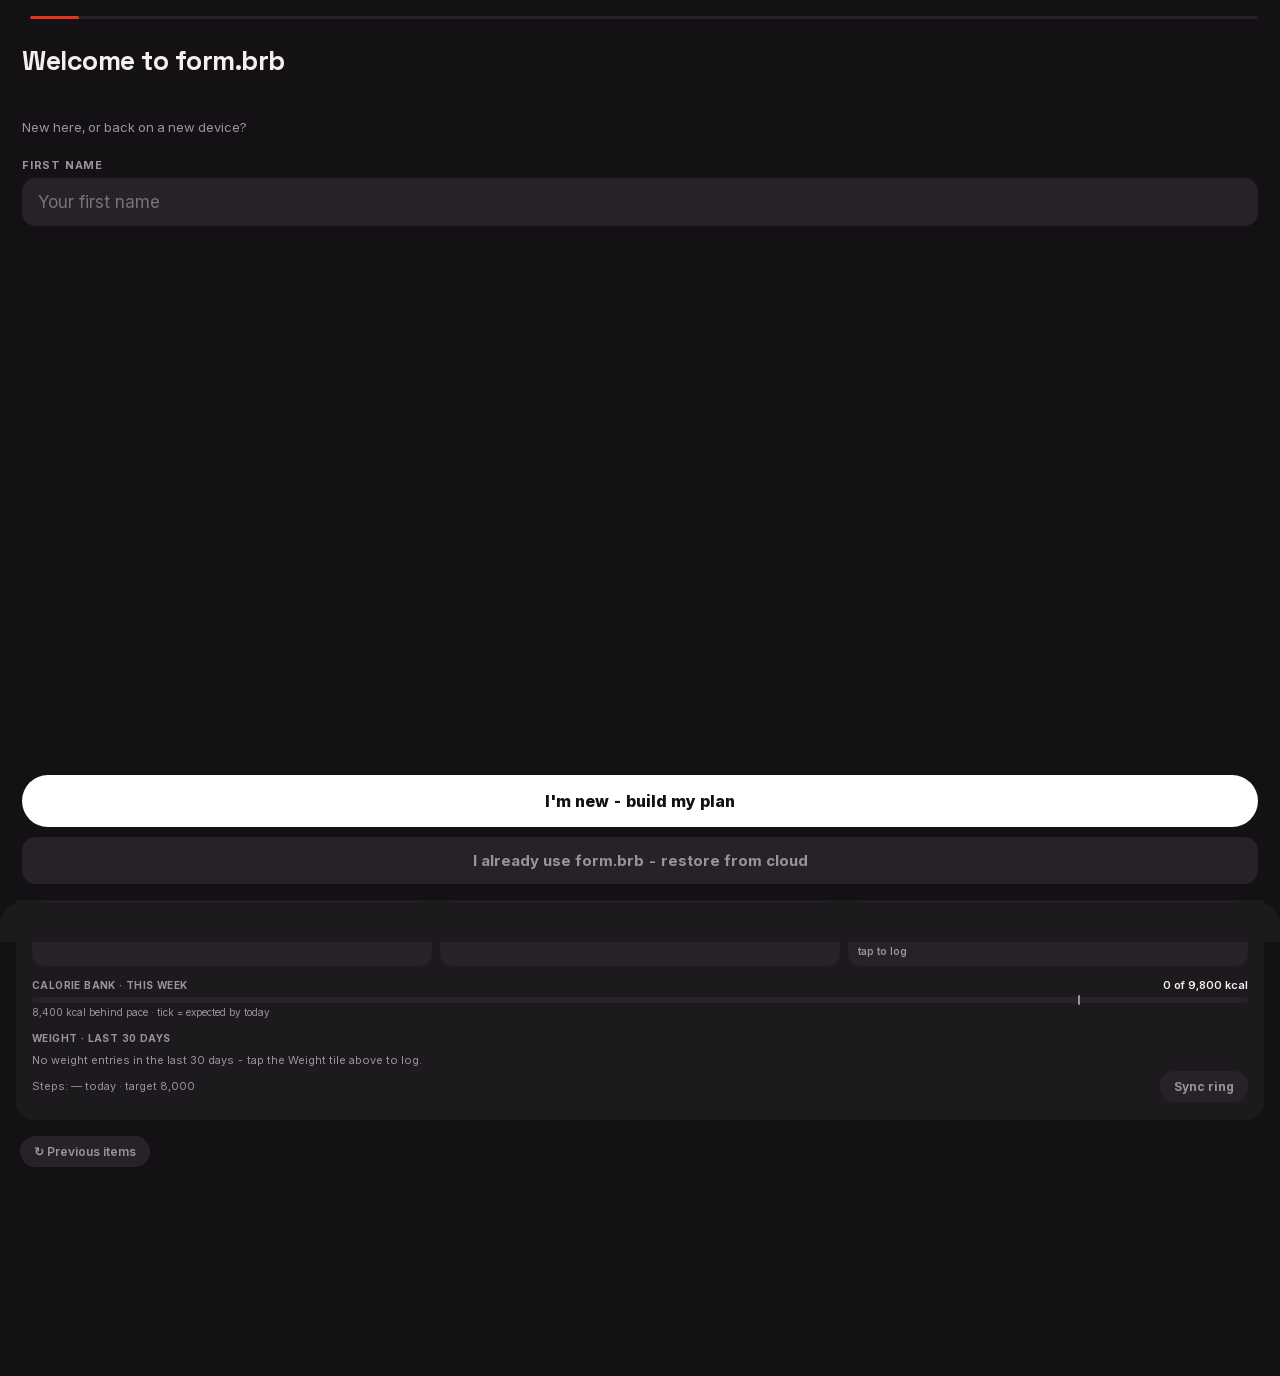
==== commit f32f9c81: "Add scoped food inbox import on app open" ====
--- a/index.html
+++ b/index.html
@@ -135,6 +135,7 @@
 .mealcard .minfo{flex:1;min-width:0}
 .mealcard .mname2{font-weight:700;font-size:14px;white-space:nowrap;overflow:hidden;text-overflow:ellipsis}
 .mealcard .mmacros{font-size:12px;color:var(--dim);margin-top:2px}
+.mealcard .mmacros .mprot{color:var(--ink);font-weight:700}.mealcard .mmacros .mamt{color:var(--dim)}
 .mealcard .mkcal{font-weight:800;font-size:15px;white-space:nowrap}
 .mealcard .mkcal span{font-size:11px;color:var(--dim);font-weight:500}
 .quickchips{display:flex;gap:8px;padding:16px 20px 4px}
@@ -220,9 +221,10 @@
 .mealhead.tappable{cursor:pointer}
 .mealhead.tappable:active{color:var(--ink)}
 .mealwrap{position:relative;border-radius:18px;overflow:hidden}
-.swipebg{position:absolute;inset:0;display:flex;align-items:center;font-size:12px;font-weight:700;padding:0 18px;border-radius:18px}
-.swipebg.right{background:var(--protein);color:#fff;justify-content:flex-start}
-.swipebg.left{padding:0;justify-content:flex-end;background:var(--surface2)}.swipebg.left button{width:78px;height:100%;border:0;color:#fff;font:700 13px Inter,sans-serif}.swipebg.left .mc{background:#3a3a42}.swipebg.left .md{background:var(--kcal)}
+.swipebg{position:absolute;inset:0;display:flex;align-items:center;padding:0;border-radius:18px;background:var(--surface2);overflow:hidden}
+.swipebg.left{inset:0 0 0 auto;justify-content:flex-end}.swipebg.right{inset:0 auto 0 0;justify-content:flex-start}
+.swipebg button{width:78px;height:100%;border:0;color:#fff;font:700 13px Inter,sans-serif}.swipebg .mc,.swipebg .me{background:#3a3a42}.swipebg .md{background:var(--kcal);width:96px}
+.mealcard .mmacros .mamt{color:var(--dim)}
 .mealcard{position:relative;transition:transform .18s ease;touch-action:pan-y}
 .copybtn{display:none;width:32px;height:32px;border-radius:50%;background:var(--surface2);color:var(--dim);font-size:14px;align-items:center;justify-content:center;flex:0 0 auto}
 @media(hover:hover){.mealcard:hover .copybtn{display:flex}}
@@ -413,7 +415,7 @@
 @media (prefers-reduced-motion:reduce){.rvb{animation:none}}
 </style>
 </head>
-<body>
+<body><details style="padding:8px"><summary>Food inbox</summary><p id="food-inbox-status" role="status">Checking food inbox…</p><button id="food-inbox-retry">Retry import</button><form id="food-inbox-connect"><label>Private inbox reader credential <input id="food-inbox-reader" type="password" autocomplete="off"></label><button>Connect inbox</button></form></details>
 <div class="top">
   <div class="brand">form.<svg aria-label="brb" viewBox="0 0 1726 757" xmlns="http://www.w3.org/2000/svg"><path fill="currentColor" transform="translate(-76 757) scale(1 -1)" d="M76 757V226C76 74 143 0 270 0H416C556 0 644 86 644 264C644 442 556 528 416 528H182V757ZM405 426C497 426 537 378 537 264C537 150 497 103 405 103H301C215 103 182 141 182 231V426Z"/><path fill="#e5321b" transform="translate(619 757) scale(1 -1)" d="M218 528C114 528 75 480 75 374V0H181V358C181 404 202 426 249 426H435V528Z"/><path fill="currentColor" transform="translate(1082 757) scale(1 -1)" d="M76 757V226C76 74 143 0 270 0H416C556 0 644 86 644 264C644 442 556 528 416 528H182V757ZM405 426C497 426 537 378 537 264C537 150 497 103 405 103H301C215 103 182 141 182 231V426Z"/></svg></div>
   <div class="topbtns"><button class="miniring" id="stepsring" aria-label="Steps today"><svg class="ring" viewBox="0 0 34 34"><circle class="mr-track" cx="17" cy="17" r="14"/><circle class="mr-arc" id="mrarc" cx="17" cy="17" r="14" stroke-dasharray="87.96" stroke-dashoffset="87.96"/></svg><svg class="mr-ico" viewBox="0 0 24 24" fill="none" stroke="currentColor" stroke-width="2" stroke-linecap="round" stroke-linejoin="round"><circle cx="13" cy="4.5" r="1.6"/><path d="M12.5 8l-2.8 4.6 2.3 2.2.8 5.2"/><path d="M12.5 8l2.6 2.8 2.4 1.2"/><path d="M9.7 12.6 7 15.3"/></svg></button><button class="avatar" id="avatar" aria-label="You: sync, targets and ring">A</button></div>
@@ -458,7 +460,7 @@
 <div class="sheetbg" id="sheetbg"></div>
 <div class="sheet" id="sheet"></div>
 <div class="onb" id="onb"></div>
-<script>/* food.brb v3 - data layer. Direction-independent: reads the shared food.brb
+<script src="food-inbox.js"></script><script>/* food.brb v3 - data layer. Direction-independent: reads the shared food.brb
    state (same origin localStorage, same schema as the live app + worker).
    Pure logic only - no rendering. Keeps his 65 days, MFP pipeline and sync
    working untouched (read-only here; writes stay with the live app until the
@@ -629,9 +631,11 @@
     html+='<div class="mealhead tappable" data-slot="'+sl+'">'+label+'<span>'+(items.length?items.length+' item'+(items.length>1?'s':'')+' · '+slotKcal.toLocaleString()+' cal &nbsp;+':'+')+'</span></div>';
     for(const f of items){
       if(!f.id){f.id=uid();dirty=true;}
-      const mac=[f.protein?'P '+Math.round(f.protein)+'g':'',f.carbs?'C '+Math.round(f.carbs)+'g':'',f.fat?'F '+Math.round(f.fat)+'g':''].filter(Boolean).join(' · ');
-      html+='<div class="mealwrap"><div class="swipebg right">Copy to today</div><div class="swipebg left"><button class="mc" data-mcopy="'+f.id+'">Copy to</button><button class="md" data-mdel="'+f.id+'">Delete</button></div>'
-        +'<div class="mealcard" data-id="'+f.id+'"><div class="thumb">'+icon+'</div><div class="minfo"><div class="mname2">'+esc(f.name||'')+'</div><div class="mmacros">'+(mac||'&nbsp;')+'</div></div>'
+      const mac=[f.g?'<span class="mamt">'+Math.round(f.g)+' g</span>':(f.pm&&f.pm!==1?'<span class="mamt">x'+f.pm+'</span>':''),f.protein?'<b class="mprot">'+Math.round(f.protein)+'g protein</b>':'',f.carbs?'C '+Math.round(f.carbs)+'g':'',f.fat?'F '+Math.round(f.fat)+'g':''].filter(Boolean).join(' · ');
+      const inboxNote=f.source==='cipher-inbox'?(['protein','carbs','fat','fibre'].filter(k=>f[k]==null).map(k=>k+' unknown').join(' · ')+(f.provenance?.estimated?' · Estimated':'')):'';
+      const pDel='<button class="md" data-mdel="'+f.id+'">Delete</button>',pAct='<button class="me" data-medit="'+f.id+'">Edit</button><button class="mc" data-mcopy="'+f.id+'">Copy to</button>';
+      html+='<div class="mealwrap"><div class="swipebg right">'+(SWDEL<0?pAct:pDel)+'</div><div class="swipebg left">'+(SWDEL<0?pDel:pAct)+'</div>'
+        +'<div class="mealcard" data-id="'+f.id+'"><div class="minfo"><div class="mname2">'+esc(f.name||'')+'</div><div class="mmacros">'+(mac||'&nbsp;')+(inboxNote?'<span class="ynote">'+esc(inboxNote)+'</span>':'')+'</div></div>'
         +'<div class="mkcal">'+(f.kcal||0).toLocaleString()+' <span>cal</span></div><button class="copybtn" data-copy="'+f.id+'" aria-label="Copy to another day">&#10697;</button></div></div>';
     }
   }
@@ -720,7 +724,7 @@
 let syncTimer=null,syncBusy=false,syncState='off',syncText='Not connected';
 function syncStatus(s,t){syncState=s;syncText=t;}
 function mergeBy(arrA,arrB,key){const m=new Map();for(const x of [...(arrA||[]),...(arrB||[])]){const k=x&&x[key];if(k!=null)m.set(k,Object.assign({},m.get(k)||{},x));}return [...m.values()];}
-function mergeCloud(local,remote){if(!remote)return local;const out=Object.assign({v:1},remote,local);out.profile=Object.assign({},local.profile||{},remote.profile||{});out.weights=mergeBy(remote.weights,local.weights,'date');const deleted=new Set([...(remote.deletedIds||[]),...(local.deletedIds||[])]);out.deletedIds=[...deleted].slice(-500);out.workouts=mergeBy(remote.workouts,local.workouts,'id').filter(x=>!deleted.has(x.id));out.exercises=[...new Set([...(remote.exercises||[]),...(local.exercises||[])])];out.exmeta=Object.assign({},remote.exmeta||{},local.exmeta||{});out.days={};for(const k of new Set([...Object.keys(remote.days||{}),...Object.keys(local.days||{})])){const a=remote.days&&remote.days[k]||{},b=local.days&&local.days[k]||{};out.days[k]=Object.assign({},a,b,{foods:mergeBy(a.foods,b.foods,'id').filter(x=>!deleted.has(x.id))});}return out;}
+function mergeCloud(local,remote){if(!remote)return local;const out=Object.assign({v:1},remote,local);out.profile=Object.assign({},remote.profile||{},local.profile||{});out.weights=mergeBy(remote.weights,local.weights,'date');const deleted=new Set([...(remote.deletedIds||[]),...(local.deletedIds||[])]);out.deletedIds=[...deleted].slice(-500);out.foodInboxImportedIds=FORM_FOOD_INBOX.mergeImportedMarkers(local,remote);out.workouts=mergeBy(remote.workouts,local.workouts,'id').filter(x=>!deleted.has(x.id));out.exercises=[...new Set([...(remote.exercises||[]),...(local.exercises||[])])];out.exmeta=Object.assign({},remote.exmeta||{},local.exmeta||{});out.days={};for(const k of new Set([...Object.keys(remote.days||{}),...Object.keys(local.days||{})])){const a=remote.days&&remote.days[k]||{},b=local.days&&local.days[k]||{};out.days[k]=Object.assign({},a,b,{foods:mergeBy(a.foods,b.foods,'id').filter(x=>!deleted.has(x.id))});}return out;}
 function cloudSafe(){const x=JSON.parse(JSON.stringify(state));delete x.photos;if(x.profile)delete x.profile.geminiKey;return x;}
 async function cloudSync(){const token=localStorage.getItem(SYNC_TOKEN_KEY);if(!token||syncBusy)return;syncBusy=true;syncStatus('busy','Syncing...');try{
   let rev=Number(localStorage.getItem(SYNC_REV_KEY)||0);
@@ -731,7 +735,7 @@
   let w=await fetch(FOOD_SYNC_API_ORIGIN+'/data',{method:'PUT',headers:{Authorization:'Bearer '+token,'Content-Type':'application/json','If-Match':String(rev)},body:JSON.stringify({state:cloudSafe()})});
   if(w.status===409){j=await w.json();state=mergeCloud(state,j.state);w=await fetch(FOOD_SYNC_API_ORIGIN+'/data',{method:'PUT',headers:{Authorization:'Bearer '+token,'Content-Type':'application/json','If-Match':String(j.rev)},body:JSON.stringify({state:cloudSafe()})});}
   if(!w.ok)throw Error('Sync could not save');
-  j=await w.json();localStorage.setItem(SYNC_REV_KEY,String(j.rev));localStorage.setItem(FOODBRB.STORE,JSON.stringify(state));
+  j=await w.json();await inboxAck(j);localStorage.setItem(SYNC_REV_KEY,String(j.rev));localStorage.setItem(FOODBRB.STORE,JSON.stringify(state));
   P=FOODBRB.profile(state);FIBRE_GOAL=P.fibreTarget||30;
   const t=new Date();syncStatus('ok','Synced '+String(t.getHours()).padStart(2,'0')+':'+String(t.getMinutes()).padStart(2,'0'));
   render();
@@ -788,6 +792,7 @@
 function copyFood(fromDay,id,toDay,slot){
   const f=findFood(fromDay,id);if(!f)return;
   const c={id:uid(),name:f.name,kcal:f.kcal||0,protein:f.protein||0,carbs:f.carbs||0,fat:f.fat||0,fibre:f.fibre||0,slot:slot,snack:slot==='snack',source:'copy'};
+  if(f.g>0&&f.base){c.g=f.g;c.base=f.base;}if(f.pm>0&&f.pbase){c.pm=f.pm;c.pbase=f.pbase;}
   foodsOf(toDay).push(c);save();
   if(toDay===sel||fromDay===sel)render();
   toast('Copied to '+(toDay===TODAY?'today':fmtDay(toDay)));
@@ -797,9 +802,19 @@
 function editSheet(dayKey,id){
   const f=findFood(dayKey,id);if(!f)return;
   const cur=f.slot||(f.snack?'snack':'breakfast');
+  let EBASE=f.base&&f.g>0?f.base:null,EG=f.g>0?f.g:0,UNIT='g',SC=100,INNAME=false;
+  if(!EBASE&&f.pbase&&f.pm>0){EBASE=f.pbase;EG=f.pm;UNIT='x';SC=1;}
+  if(!EBASE){const m=String(f.name||'').match(/,\s*(\d+(?:\.\d+)?)\s*g\s*$/i),gg=m?parseFloat(m[1]):0;
+    if(gg>0&&(f.kcal||0)>0){const k=100/gg;EBASE={k:(f.kcal||0)*k,p:(f.protein||0)*k,c:(f.carbs||0)*k,f:(f.fat||0)*k,fi:(f.fibre||0)*k};EG=gg;}}
+  if(!EBASE&&(f.kcal||0)>0){
+    const m2=String(f.name||'').match(/(\d+(?:\.\d+)?)\s*g\b/i),g2=m2?parseFloat(m2[1]):0;
+    if(g2>=5){const k=100/g2;EBASE={k:(f.kcal||0)*k,p:(f.protein||0)*k,c:(f.carbs||0)*k,f:(f.fat||0)*k,fi:(f.fibre||0)*k};EG=g2;INNAME=true;}
+    else{EBASE={k:f.kcal||0,p:f.protein||0,c:f.carbs||0,f:f.fat||0,fi:f.fibre||0};EG=1;UNIT='x';SC=1;}
+  }
   openSheet('<h3>Edit food</h3><div class="sub">'+esc(fmtDay(dayKey))+'</div>'
     +'<div class="fld fldrel"><label>Name</label><input id="ef-name" value="'+esc(f.name||'')+'"><div class="suggest below" id="ef-suggest"></div></div>'
     +'<div class="fld"><label>Meal</label><div class="mchiprow" style="margin-bottom:0">'+SLOTCH.map(([v,l])=>'<button class="mchip'+(v===cur?' sel':'')+'" data-meal="'+v+'">'+l+'</button>').join('')+'</div></div>'
+    +(EBASE?'<div class="fld"><label>'+(UNIT==='g'?'Amount (g)':'Portions (1 = as logged)')+'</label><input id="ef-g" inputmode="decimal" value="'+EG+'"><div class="ynote" style="margin-top:6px">'+(UNIT==='g'?'Change the grams and the calories and macros rescale.':'Type 1.5 for one and a half portions and the calories and macros rescale.')+'</div></div>':'')
     +'<div class="fld"><label>Calories</label><input id="ef-kcal" inputmode="numeric" value="'+(f.kcal||0)+'"></div>'
     +'<div class="grid3">'
     +'<div class="fld"><label>Protein g</label><input id="ef-p" inputmode="decimal" value="'+(f.protein||0)+'"></div>'
@@ -809,9 +824,19 @@
     +'<button class="sheetbtn primary" id="ef-save">Save</button>'
     +'<button class="sheetbtn danger" id="ef-del">Delete</button>'
     +'<button class="sheetbtn ghost" id="shcancel">Cancel</button>');
-  let meal=cur;
+  let meal=cur,manual=false;
+  const egI=sheetEl.querySelector('#ef-g');
+  if(egI){
+    egI.addEventListener('focus',()=>{try{egI.select();}catch(e){}});
+    egI.addEventListener('input',()=>{const g=parseFloat(egI.value)||0,r1=v=>Math.round(v*10)/10;
+      sheetEl.querySelector('#ef-kcal').value=Math.round(EBASE.k*g/SC);
+      sheetEl.querySelector('#ef-p').value=r1(EBASE.p*g/SC);sheetEl.querySelector('#ef-c').value=r1(EBASE.c*g/SC);
+      sheetEl.querySelector('#ef-f').value=r1(EBASE.f*g/SC);sheetEl.querySelector('#ef-fi').value=r1(EBASE.fi*g/SC);manual=false;});
+    ['#ef-kcal','#ef-p','#ef-c','#ef-f','#ef-fi'].forEach(q=>sheetEl.querySelector(q).addEventListener('input',()=>{manual=true;}));
+  }
   sheetEl.querySelectorAll('[data-meal]').forEach(b=>b.onclick=()=>{meal=b.dataset.meal;sheetEl.querySelectorAll('[data-meal]').forEach(x=>x.classList.toggle('sel',x===b));});
   wireSheetTypeahead('#ef-name','#ef-suggest',s=>{
+    manual=true;
     sheetEl.querySelector('#ef-name').value=s.name;
     sheetEl.querySelector('#ef-kcal').value=s.kcal;
     sheetEl.querySelector('#ef-p').value=s.protein;
@@ -825,6 +850,12 @@
     f.name=name;f.kcal=num(sheetEl.querySelector('#ef-kcal').value);
     f.protein=num(sheetEl.querySelector('#ef-p').value);f.carbs=num(sheetEl.querySelector('#ef-c').value);
     f.fat=num(sheetEl.querySelector('#ef-f').value);f.fibre=num(sheetEl.querySelector('#ef-fi').value);
+    if(egI){const g=parseFloat(egI.value)||0;
+      if(manual||g<=0){delete f.base;delete f.g;delete f.pbase;delete f.pm;}
+      else if(UNIT==='x'){f.pbase=EBASE;f.pm=Math.round(g*100)/100;delete f.base;delete f.g;}
+      else{f.base=EBASE;f.g=Math.round(g*10)/10;delete f.pbase;delete f.pm;
+        if(g!==EG&&INNAME){const mm=f.name.match(/(\d+(?:\.\d+)?)(\s*g\b)/i);if(mm)f.name=f.name.replace(mm[0],f.g+mm[2]);}
+        else if(g!==EG){const suf=', '+f.g+' g';f.name=f.name.replace(/\s*\(\d[\d.]*\s*(small|medium|large)\)\s*$/i,suf).replace(/,\s*\d+(\.\d+)?\s*g\s*$/i,suf);if(f.name.indexOf(suf)<0)f.name=f.name+suf;}}}
     f.slot=meal;f.snack=meal==='snack';
     save();closeSheet();render();toast('Saved');
   };
@@ -862,6 +893,8 @@
     const hits=(ql?all.filter(f=>f.name.toLowerCase().indexOf(ql)>=0):all).slice(0,40);
     list.innerHTML=hits.length?hits.map((f,i)=>'<div class="yrow tappable pvrow" data-i="'+i+'"><span class="yl" style="color:var(--ink)">'+esc(f.name)+'</span><span class="yv">'+f.kcal+' kcal</span></div>').join(''):'<div class="sub" style="padding:12px 0">No personal matches yet - quick add it instead.</div>';
     list.querySelectorAll('.pvrow').forEach(b=>b.onclick=()=>{const f=hits[+b.dataset.i];closeSheet();addSheet(f);});
+    const fu=fruitUnitFor(ql);
+    if(fu){const up=fruitPortion(fu,ql),row=document.createElement('div');row.className='yrow tappable pvrow';row.innerHTML='<span class="yl" style="color:var(--ink)">'+esc(fu.name)+', whole (small, medium, large)</span><span class="yv">'+Math.round(fu.k*fu.sz[1][1]/100)+' kcal</span>';row.onclick=()=>portionSheet(up);list.insertBefore(row,list.firstChild);}
     const dbbox=sheetEl.querySelector('#pv-db');
     if(ql.length>=2){loadFoodDB().then(()=>{
       const seen={};hits.forEach(f=>seen[f.name.toLowerCase()]=1);
@@ -905,7 +938,8 @@
   hist.sort((a,b)=>a.name.toLowerCase().indexOf(ql)-b.name.toLowerCase().indexOf(ql));
   const seen={};hist.forEach(f=>seen[f.name.toLowerCase()]=1);
   const db=dbMatches(ql,seen);
-  return hist.slice(0,4).map(f=>({f,hist:true})).concat(db.slice(0,6).map(f=>({f,hist:false}))).slice(0,6);
+  const fu=fruitUnitFor(ql),urow=fu?[{f:{name:fu.name+', whole (small, medium, large)',kcal:Math.round(fu.k*fu.sz[1][1]/100),protein:0,carbs:0,fat:0,fibre:0,unit:fruitPortion(fu,ql)},hist:false,unit:true}]:[];
+  return urow.concat(hist.slice(0,4).map(f=>({f,hist:true}))).concat(db.slice(0,6).map(f=>({f,hist:false}))).slice(0,6);
 }
 function drawSuggestInto(box,input,onPick){
   if(!box)return;
@@ -916,6 +950,7 @@
   box.querySelectorAll('.suggrow').forEach(b=>b.onclick=()=>{
     const s=rows[+b.dataset.i].f;
     box.classList.remove('on');box.innerHTML='';
+    if(s.unit){hideSuggest();if(typeof loginput!=='undefined'&&input===loginput)loginput.value='';portionSheet(s.unit);return;}
     onPick(s);
   });
 }
@@ -1003,29 +1038,32 @@
   setTimeout(()=>sheetEl.querySelector('#af-name').focus(),300);
 }
 /* ---------- meal row handlers: tap edit, swipe copy, hover copy ---------- */
+/* swipe direction: -1 = swipe left deletes, swipe right gives Edit and Copy to. 1 = the reverse. */
+const SWDEL=-1;
 function attachMealHandlers(){
   document.querySelectorAll('.mealcard').forEach(card=>{
     const id=card.dataset.id;
-    card.addEventListener('click',e=>{if(card._swiped){card._swiped=false;return;}if(card._open){card._open=false;card.style.transform='';return;}editSheet(sel,id);});
+    const WL=SWDEL<0?96:156,WR=SWDEL<0?156:96;/* panel widths revealed by moving left / right */
+    card._o=0;
+    card.addEventListener('click',e=>{if(card._swiped){card._swiped=false;return;}if(card._o){card._o=0;card.style.transform='';return;}editSheet(sel,id);});
     card.addEventListener('touchstart',e=>{const t=e.touches[0];card._x=t.clientX;card._y=t.clientY;card._dx=0;card._horiz=null;},{passive:true});
     card.addEventListener('touchmove',e=>{
       const t=e.touches[0],dx=t.clientX-card._x,dy=t.clientY-card._y;
       if(card._horiz===null&&(Math.abs(dx)>8||Math.abs(dy)>8))card._horiz=Math.abs(dx)>Math.abs(dy);
-      if(card._horiz){const base=card._open?-156:0;card._dx=dx;card.style.transition='none';card.style.transform='translateX('+Math.max(-156,Math.min(120,base+dx))+'px)';}
+      if(card._horiz){card._dx=dx;card.style.transition='none';card.style.transform='translateX('+Math.max(-WL,Math.min(WR,card._o+dx))+'px)';}
     },{passive:true});
     card.addEventListener('touchend',()=>{
       card.style.transition='';
       const dx=card._dx||0;card._dx=0;
       if(!card._horiz){return;}
       if(Math.abs(dx)>24)card._swiped=true;
-      const ff=findFood(sel,id);if(!ff){card._horiz=null;card.style.transform='';return;}
-      const eff=(card._open?-156:0)+dx;
-      if(eff<-70){card._open=true;card.style.transform='translateX(-156px)';}
-      else{card._open=false;card.style.transform='';}
-      if(!card._open&&dx>64){mealPickSheet('Copy to today','Which meal?',ff.slot||(ff.snack?'snack':'breakfast'),slot=>copyFood(sel,id,TODAY,slot));}
+      const eff=card._o+dx;
+      if(eff<-WL*0.45){card._o=-WL;}else if(eff>WR*0.45){card._o=WR;}else{card._o=0;}
+      card.style.transform=card._o?'translateX('+card._o+'px)':'';
       card._horiz=null;
     });
   });
+  document.querySelectorAll('[data-medit]').forEach(b=>b.onclick=e=>{e.stopPropagation();editSheet(sel,b.dataset.medit);});
   document.querySelectorAll('[data-mcopy]').forEach(b=>b.onclick=e=>{e.stopPropagation();const id=b.dataset.mcopy,src=sel;dayPickSheet(day=>{const f=findFood(src,id);if(f)mealPickSheet('Copy to '+fmtDay(day),'Which meal?',f.slot||(f.snack?'snack':'breakfast'),slot=>copyFood(src,id,day,slot));});});
   document.querySelectorAll('[data-mdel]').forEach(b=>{cfm(b,'Confirm');b.onclick=e=>{e.stopPropagation();const id=b.dataset.mdel,day=sel,arr=foodsOf(day),i=arr.findIndex(x=>x.id===id);if(i<0)return;const rm=arr.splice(i,1)[0];state.deletedIds=[...(state.deletedIds||[]),rm.id].slice(-500);save();render();undoBar('Deleted '+(rm.name||'item'),()=>{foodsOf(day).splice(Math.min(i,foodsOf(day).length),0,rm);state.deletedIds=(state.deletedIds||[]).filter(x=>x!==rm.id);save();render();toast('Restored');});};});
   document.querySelectorAll('[data-copy]').forEach(b=>b.onclick=e=>{
@@ -1101,35 +1139,65 @@
 }
 
 /* ---------- portion sheet: scan result, amount always visible + editable ---------- */
+/* Whole-fruit units: typical weights, values per 100 g are standard reference figures. Shown as small / medium / large. */
+const FRUITU=[
+  {re:/\b(apple|pink lady|gala|braeburn|granny smith|fuji)\b/,skip:/juice|sauce|pie|crumble|tiser|cider|strudel|chips/,name:'Apple',k:52,p:0.3,c:13.8,f:0.2,fi:2.4,sz:[['Small',149],['Medium',182],['Large',223]]},
+  {re:/\bbananas?\b/,skip:/bread|cake|chips|milkshake|smoothie/,name:'Banana',k:89,p:1.1,c:22.8,f:0.3,fi:2.6,sz:[['Small',101],['Medium',118],['Large',136]]},
+  {re:/\borange\b/,skip:/juice|squash|cake|chocolate/,name:'Orange',k:47,p:0.9,c:11.8,f:0.1,fi:2.4,sz:[['Small',96],['Medium',131],['Large',184]]},
+  {re:/\bpears?\b/,skip:/juice|cider/,name:'Pear',k:57,p:0.4,c:15.2,f:0.1,fi:3.1,sz:[['Small',148],['Medium',178],['Large',230]]},
+  {re:/\bkiwi/,skip:/juice/,name:'Kiwi',k:61,p:1.1,c:14.7,f:0.5,fi:3,sz:[['Small',50],['Medium',69],['Large',91]]},
+  {re:/\bpeach(es)?\b/,skip:/juice|tea/,name:'Peach',k:39,p:0.9,c:9.5,f:0.3,fi:1.5,sz:[['Small',130],['Medium',150],['Large',175]]},
+  {re:/\b(clementine|satsuma|mandarin)s?\b/,skip:/juice/,name:'Clementine',k:47,p:0.9,c:11.5,f:0.2,fi:1.7,sz:[['Small',60],['Medium',74],['Large',90]]},
+  {re:/\bplums?\b/,skip:/juice|jam|sauce/,name:'Plum',k:46,p:0.7,c:11.4,f:0.3,fi:1.4,sz:[['Small',50],['Medium',66],['Large',90]]}
+];
+function fruitUnitFor(ql){for(const u of FRUITU){if(u.re.test(ql)&&!u.skip.test(ql))return u;}return null;}
+function fruitPortion(u,ql){
+  let nm=u.name;if(/pink lady/.test(ql))nm='Pink Lady apple';
+  return {name:nm,kcal100:u.k,p100:u.p,c100:u.c,f100:u.f,fi100:u.fi,sizes:u.sz,source:'common'};
+}
 function portionSheet(p){
   const replacing=!!draftCtx;
   const hr=new Date().getHours();
   const def=hr<11?'breakfast':hr<15?'lunch':hr<21?'dinner':'snack';
-  const modes=[['g','grams']];
-  if(p.serveGrams)modes.push(['s','serving ('+esc(p.serveLabel)+')']);
-  openSheet('<h3>'+esc(p.name)+'</h3><div class="sub">Pack data is per 100 g'+(p.serveGrams?' · serving = '+esc(p.serveLabel):' · no serving size on record')+' - set how much you had.</div>'
-    +'<div class="fld"><label>Amount</label><div class="portrow"><input id="pt-qty" inputmode="decimal" value="'+(p.serveGrams?'1':'100')+'"><div class="mchiprow" style="margin-bottom:0" id="pt-modes">'
-    +modes.map(([v,l],i)=>'<button class="mchip'+(i===(p.serveGrams?1:0)?' sel':'')+'" data-mode="'+v+'">'+l+'</button>').join('')+'</div></div></div>'
+  const sizes=p.sizes||null, sg=(p.serveGrams&&p.serveGrams!==100)?p.serveGrams:0;
+  const modes=[];
+  if(sizes)sizes.forEach((z,i)=>modes.push(['z'+i,z[0]]));
+  if(sg)modes.push(['s','serving ('+esc(p.serveLabel)+')']);
+  modes.push(['g','grams']);
+  let mode=sizes?'z1':(sg?'s':'g'), meal=def;
+  const unitG=m=>m==='g'?1:m==='s'?sg:sizes[+m.slice(1)][1];
+  const sub=sizes?'Typical sizes: '+sizes.map(z=>z[0].toLowerCase()+' about '+z[1]+' g').join(', ')+'. Pick a size and how many, or switch to grams.'
+    :'Nutrition is per 100 g'+(sg?' · serving = '+esc(p.serveLabel):'')+'. Type how much you had, in grams or servings.';
+  openSheet('<h3>'+esc(p.name)+'</h3><div class="sub">'+sub+'</div>'
+    +'<div class="fld"><label>Amount</label><div class="portrow"><input id="pt-qty" inputmode="decimal" value="'+(mode==='g'?'100':'1')+'"><div class="mchiprow" style="margin-bottom:0" id="pt-modes">'
+    +modes.map(([v,l])=>'<button class="mchip'+(v===mode?' sel':'')+'" data-mode="'+v+'">'+l+'</button>').join('')+'</div></div></div>'
     +'<div class="portpreview" id="pt-prev"></div>'
     +(replacing?'':'<div class="fld"><label>Meal</label><div class="mchiprow" style="margin-bottom:0">'+SLOTCH.map(([v,l])=>'<button class="mchip'+(v===def?' sel':'')+'" data-meal="'+v+'">'+l+'</button>').join('')+'</div></div>')
     +'<button class="sheetbtn primary" id="pt-save">'+(replacing?'Replace item':'Add to '+(sel===TODAY?'today':fmtDay(sel)))+'</button>'
     +'<button class="sheetbtn ghost" id="shcancel">Cancel</button>');
-  let mode=p.serveGrams?'s':'g', meal=def;
   const qty=sheetEl.querySelector('#pt-qty');
-  function grams(){const q=parseFloat(qty.value)||0;return (mode==='s'&&p.serveGrams)?q*p.serveGrams:q;}
+  function grams(){const q=parseFloat(qty.value)||0;return q*unitG(mode);}
   function preview(){
     const g=grams();
-    sheetEl.querySelector('#pt-prev').innerHTML='<b>'+Math.round(p.kcal100*g/100)+' kcal</b> <span>· P '+Math.round(p.p100*g/100)+'g · C '+Math.round(p.c100*g/100)+'g · F '+Math.round(p.f100*g/100)+'g · Fibre '+Math.round(p.fi100*g/100)+'g ('+Math.round(g)+'g)</span>';
+    sheetEl.querySelector('#pt-prev').innerHTML='<b>'+Math.round(p.kcal100*g/100)+' kcal</b> <span>· P '+(Math.round(p.p100*g/10)/10)+'g · C '+(Math.round(p.c100*g/10)/10)+'g · F '+(Math.round(p.f100*g/10)/10)+'g · Fibre '+(Math.round(p.fi100*g/10)/10)+'g ('+Math.round(g)+'g)</span>';
   }
   qty.addEventListener('input',preview);
-  sheetEl.querySelectorAll('#pt-modes [data-mode]').forEach(b=>b.onclick=()=>{mode=b.dataset.mode;sheetEl.querySelectorAll('#pt-modes [data-mode]').forEach(x=>x.classList.toggle('sel',x===b));preview();});
+  qty.addEventListener('focus',()=>{try{qty.select();}catch(e){}});
+  sheetEl.querySelectorAll('#pt-modes [data-mode]').forEach(b=>b.onclick=()=>{
+    const g=grams();mode=b.dataset.mode;
+    const q=g/unitG(mode);qty.value=g>0?(mode==='g'?String(Math.round(g)):String(Math.round(q*100)/100)):qty.value;
+    sheetEl.querySelectorAll('#pt-modes [data-mode]').forEach(x=>x.classList.toggle('sel',x===b));preview();});
   sheetEl.querySelectorAll('[data-meal]').forEach(b=>b.onclick=()=>{meal=b.dataset.meal;sheetEl.querySelectorAll('[data-meal]').forEach(x=>x.classList.toggle('sel',x===b));});
   sheetEl.querySelector('#pt-save').onclick=()=>{
     const g=grams();
     if(g<=0){toast('Amount needed');return;}
-    const it={name:p.name,kcal:Math.round(p.kcal100*g/100),protein:Math.round(p.p100*g/1000)*10,carbs:Math.round(p.c100*g/1000)*10,fat:Math.round(p.f100*g/1000)*10,fibre:Math.round(p.fi100*g/1000)*10};
+    const r1=v=>Math.round(v*10)/10;
+    let nm=p.name;
+    if(sizes){const q=parseFloat(qty.value)||0;nm=mode==='g'?p.name+', '+Math.round(g)+' g':p.name+' ('+(Math.round(q*100)/100)+' '+sizes[+mode.slice(1)][0].toLowerCase()+')';}
+    if(!sizes&&!/,\s*\d+(\.\d+)?\s*g\s*$/i.test(nm))nm=nm+', '+(Math.round(g*10)/10)+' g';
+    const it={name:nm,kcal:Math.round(p.kcal100*g/100),protein:r1(p.p100*g/100),carbs:r1(p.c100*g/100),fat:r1(p.f100*g/100),fibre:r1(p.fi100*g/100),g:Math.round(g*10)/10,base:{k:p.kcal100,p:p.p100,c:p.c100,f:p.f100,fi:p.fi100}};
     if(draftCtx){draftCtx.items[draftCtx.index]=it;const its=draftCtx.items;draftCtx=null;draftSheet(its);toast('Item replaced');return;}
-    foodsOf(sel).push(Object.assign({id:uid(),slot:meal,snack:meal==='snack',source:'barcode'},it));
+    foodsOf(sel).push(Object.assign({id:uid(),slot:meal,snack:meal==='snack',source:p.source||'barcode'},it));
     save();closeSheet();render();toast('Added');
   };
   sheetEl.querySelector('#shcancel').onclick=()=>{if(draftCtx){const its=draftCtx.items;draftCtx=null;draftSheet(its);}else closeSheet();};
@@ -2800,6 +2868,33 @@
   });
   document.addEventListener('keydown',e=>{if(e.key==='Escape'&&ov.classList.contains('on'))closeReview();});
 })();
+// Added only to a review build; existing diary protocol and provider writers stay intact.
+const foodInboxImporter=new FORM_FOOD_INBOX.InboxImporter(localStorage);
+const FOOD_INBOX_ORIGIN='https://form-brb-food-inbox.ajay-7a2.workers.dev';
+const FOOD_INBOX_READER_KEY='form-brb-inbox-reader-v1';
+function inboxStatus(message){document.getElementById('food-inbox-status').textContent=message;}
+async function inboxRequest(path,options={}){
+ const token=localStorage.getItem(FOOD_INBOX_READER_KEY);if(!token)throw Error('Inbox not connected');
+ const r=await fetch(FOOD_INBOX_ORIGIN+path,{...options,headers:{Authorization:'Bearer '+token,'Content-Type':'application/json'},signal:AbortSignal.timeout(15000)});if(!r.ok)throw Error('Inbox unavailable');return r.json();
+}
+async function inboxAck(envelope){if(!foodInboxImporter.queue().length)return;try{await foodInboxImporter.acknowledge(envelope,ids=>inboxRequest('/ack',{method:'POST',body:JSON.stringify({ids})}));inboxStatus(foodInboxImporter.queue().length?'Food inbox pending':'Food inbox imported');}catch{inboxStatus('Diary saved — inbox acknowledgement pending');}}
+async function importFoodInboxOnOpen(){
+ if(!localStorage.getItem(FOOD_INBOX_READER_KEY)){inboxStatus('Food inbox not connected');return;}
+ if(!localStorage.getItem(SYNC_TOKEN_KEY)){inboxStatus('Connect diary sync before importing foods');return;}
+ // Existing sync may already be in flight at startup. Do not replace its local state mid-flight.
+ for(let n=0;syncBusy&&n<100;n++)await new Promise(resolve=>setTimeout(resolve,100));
+ if(syncBusy){inboxStatus('Diary sync busy — inbox import pending');return;}
+ let more=false;
+ await foodInboxImporter.open({fetchPending:async()=>{const j=await inboxRequest('/pending');more=j.hasMore;return j.items;},getState:()=>state,saveLocal:next=>{localStorage.setItem(FOODBRB.STORE,JSON.stringify(next));state=next;render();},sync:()=>cloudSync(),status:inboxStatus});
+ if(more)inboxStatus('More inbox foods pending — Retry import for the next batch');
+}
+document.getElementById('food-inbox-retry').onclick=()=>importFoodInboxOnOpen();
+document.getElementById('food-inbox-connect').onsubmit=e=>{e.preventDefault();const input=document.getElementById('food-inbox-reader');const token=input.value.trim();if(token.length<40){inboxStatus('Connection details incomplete');return;}try{localStorage.setItem(FOOD_INBOX_READER_KEY,token);input.value='';inboxStatus('Inbox connected on this phone');importFoodInboxOnOpen();}catch{inboxStatus('This phone could not save the inbox connection');}};
+window.addEventListener('pageshow',()=>importFoodInboxOnOpen());
+document.addEventListener('visibilitychange',()=>{if(document.visibilityState==='visible')importFoodInboxOnOpen();});
+window.addEventListener('online',()=>importFoodInboxOnOpen());
+importFoodInboxOnOpen();
+
 </script>
 </body>
 </html>
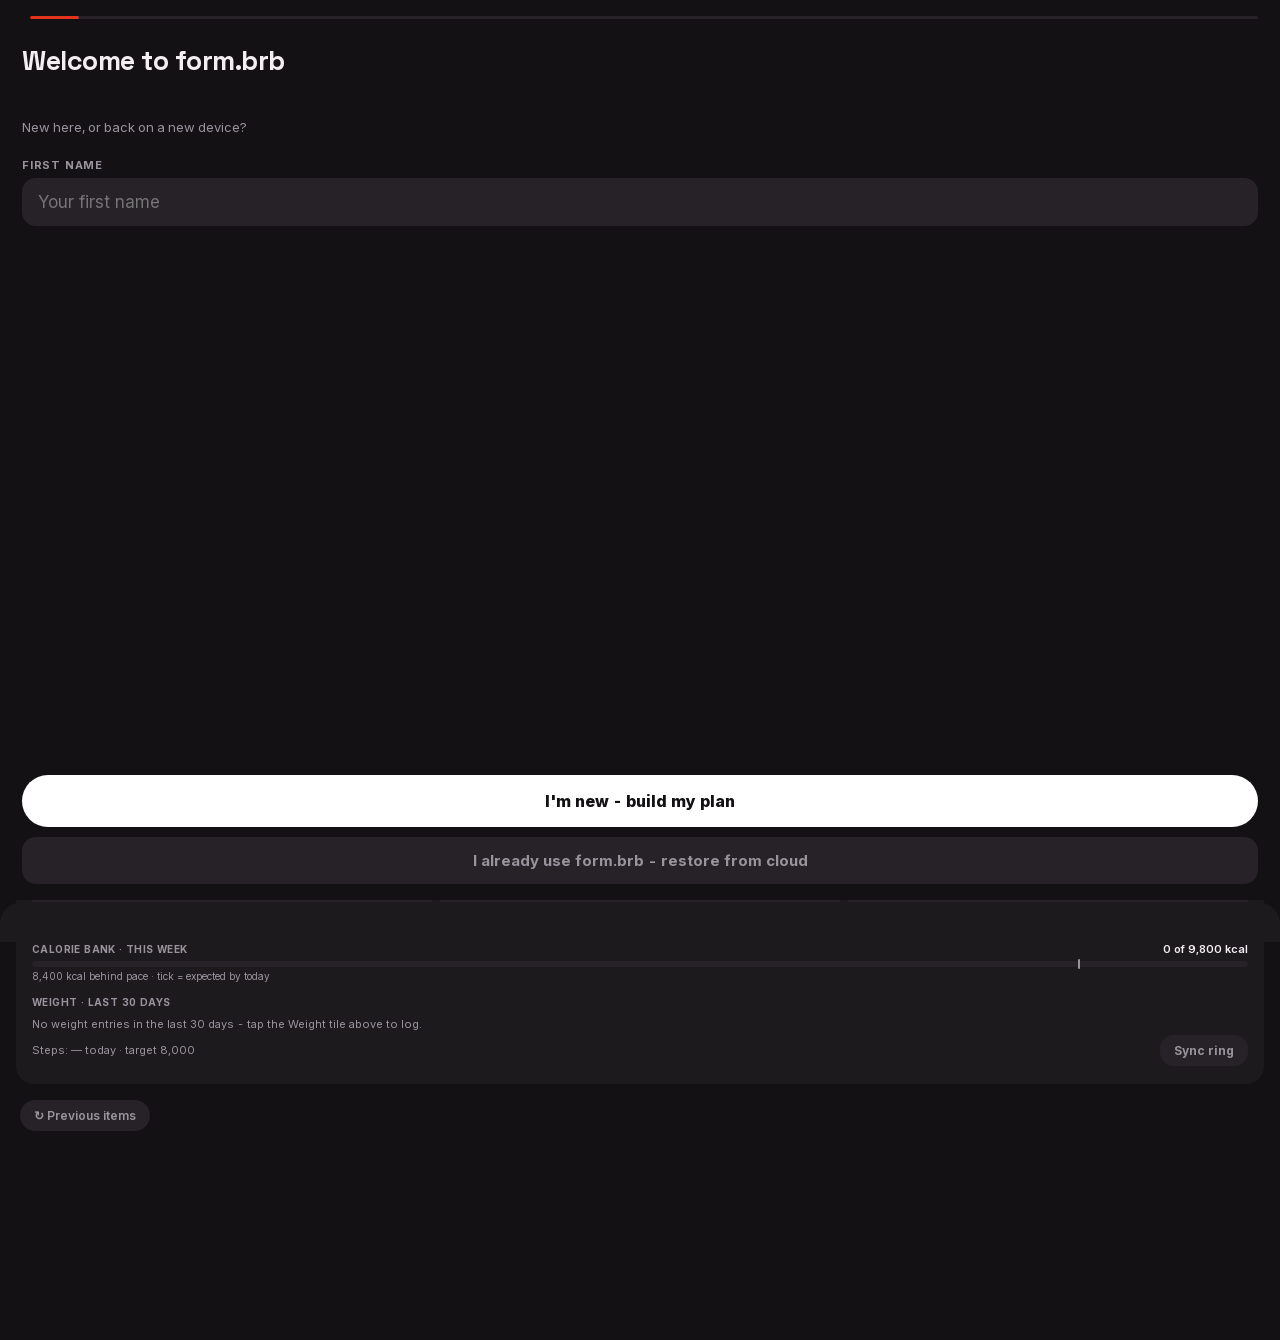
==== commit f5aad524: "Move food inbox controls into Profile with pending sync indicator" ====
--- a/index.html
+++ b/index.html
@@ -415,11 +415,12 @@
 @media (prefers-reduced-motion:reduce){.rvb{animation:none}}
 </style>
 </head>
-<body><details style="padding:8px"><summary>Food inbox</summary><p id="food-inbox-status" role="status">Checking food inbox…</p><button id="food-inbox-retry">Retry import</button><form id="food-inbox-connect"><label>Private inbox reader credential <input id="food-inbox-reader" type="password" autocomplete="off"></label><button>Connect inbox</button></form></details>
+<body>
 <div class="top">
   <div class="brand">form.<svg aria-label="brb" viewBox="0 0 1726 757" xmlns="http://www.w3.org/2000/svg"><path fill="currentColor" transform="translate(-76 757) scale(1 -1)" d="M76 757V226C76 74 143 0 270 0H416C556 0 644 86 644 264C644 442 556 528 416 528H182V757ZM405 426C497 426 537 378 537 264C537 150 497 103 405 103H301C215 103 182 141 182 231V426Z"/><path fill="#e5321b" transform="translate(619 757) scale(1 -1)" d="M218 528C114 528 75 480 75 374V0H181V358C181 404 202 426 249 426H435V528Z"/><path fill="currentColor" transform="translate(1082 757) scale(1 -1)" d="M76 757V226C76 74 143 0 270 0H416C556 0 644 86 644 264C644 442 556 528 416 528H182V757ZM405 426C497 426 537 378 537 264C537 150 497 103 405 103H301C215 103 182 141 182 231V426Z"/></svg></div>
   <div class="topbtns"><button class="miniring" id="stepsring" aria-label="Steps today"><svg class="ring" viewBox="0 0 34 34"><circle class="mr-track" cx="17" cy="17" r="14"/><circle class="mr-arc" id="mrarc" cx="17" cy="17" r="14" stroke-dasharray="87.96" stroke-dashoffset="87.96"/></svg><svg class="mr-ico" viewBox="0 0 24 24" fill="none" stroke="currentColor" stroke-width="2" stroke-linecap="round" stroke-linejoin="round"><circle cx="13" cy="4.5" r="1.6"/><path d="M12.5 8l-2.8 4.6 2.3 2.2.8 5.2"/><path d="M12.5 8l2.6 2.8 2.4 1.2"/><path d="M9.7 12.6 7 15.3"/></svg></button><button class="avatar" id="avatar" aria-label="You: sync, targets and ring">A</button></div>
 </div>
+<button id="food-inbox-indicator" hidden style="margin:0 20px 8px;padding:4px 8px;font:inherit;font-size:12px;border-radius:12px" aria-label="Food inbox awaiting sync — open profile">Awaiting sync</button>
 <div id="ptr"><div class="ptrring"></div></div>
 <div id="view-food">
 <div class="dateline" id="dateline"></div>
@@ -2332,6 +2333,7 @@
   const row=(l,v)=>'<div class="yrow"><span class="yl">'+l+'</span><span class="yv">'+v+'</span></div>';
   openSheet('<h3>You</h3>'
     +'<div class="yhead"><div class="yava">'+esc((P.name||'You').trim()[0].toUpperCase())+'</div><div><b>'+esc(P.name||'You')+'</b><div class="sub">'+FOODBRB.streak(state)+'-day streak</div></div></div>'
+    +inboxProfileMarkup()
     +row('Cloud sync','<span class="syncdot '+syncState+'"></span> '+esc(syncText))
     +(tok?'<button class="sheetbtn ghost" id="y-syncnow">Sync now</button>':'<button class="sheetbtn primary" id="y-connect">Connect private sync</button>')
     +'<div class="yrow tappable" data-t="kcalTarget" data-l="Calories"><span class="yl">Calories</span><span class="yv">'+P.kcalTarget.toLocaleString()+' kcal</span></div>'
@@ -2348,6 +2350,7 @@
     +'<button class="sheetbtn ghost" id="y-setup">Redo setup</button>'
     +'<div class="ynote">Everything lives on this phone, private to you. Cloud sync keeps a private backup and feeds the nightly MyFitnessPal import.</div>'
     +'<button class="sheetbtn ghost" id="shcancel">Close</button>');
+  bindInboxProfileControls();
   const sn=sheetEl.querySelector('#y-syncnow');if(sn)sn.onclick=()=>{cloudSync();};
   const cn=sheetEl.querySelector('#y-connect');if(cn)cn.onclick=connectCloudSync;
   const yr=sheetEl.querySelector('#y-ring');if(yr)yr.onclick=()=>{closeSheet();startRingSync();};
@@ -2872,7 +2875,19 @@
 const foodInboxImporter=new FORM_FOOD_INBOX.InboxImporter(localStorage);
 const FOOD_INBOX_ORIGIN='https://form-brb-food-inbox.ajay-7a2.workers.dev';
 const FOOD_INBOX_READER_KEY='form-brb-inbox-reader-v1';
-function inboxStatus(message){document.getElementById('food-inbox-status').textContent=message;}
+let foodInboxMessage='Checking food inbox…',foodInboxNeedsAttention=false;
+function inboxStatus(message){
+ foodInboxMessage=message;
+ if(message!=='Checking food inbox…')foodInboxNeedsAttention=/pending|awaiting|paused|incomplete|could not|Connect diary sync/.test(message);
+ const status=document.getElementById('food-inbox-status');if(status)status.textContent=message;
+ const indicator=document.getElementById('food-inbox-indicator');if(indicator)indicator.hidden=!(foodInboxNeedsAttention||foodInboxImporter.queue().length);
+}
+function inboxProfileMarkup(){return '<details id="food-inbox-settings"><summary>Food inbox</summary><p id="food-inbox-status" role="status">'+esc(foodInboxMessage)+'</p><button class="sheetbtn ghost" id="food-inbox-retry">Retry import</button><form id="food-inbox-connect"><label>Private inbox reader credential <input id="food-inbox-reader" type="password" autocomplete="off"></label><button class="sheetbtn ghost">Connect inbox</button></form></details>';}
+function bindInboxProfileControls(){
+ document.getElementById('food-inbox-retry').onclick=()=>importFoodInboxOnOpen();
+ document.getElementById('food-inbox-connect').onsubmit=e=>{e.preventDefault();const input=document.getElementById('food-inbox-reader');const token=input.value.trim();if(token.length<40){inboxStatus('Connection details incomplete');return;}try{localStorage.setItem(FOOD_INBOX_READER_KEY,token);input.value='';inboxStatus('Inbox connected on this phone');importFoodInboxOnOpen();}catch{inboxStatus('This phone could not save the inbox connection');}};
+}
+
 async function inboxRequest(path,options={}){
  const token=localStorage.getItem(FOOD_INBOX_READER_KEY);if(!token)throw Error('Inbox not connected');
  const r=await fetch(FOOD_INBOX_ORIGIN+path,{...options,headers:{Authorization:'Bearer '+token,'Content-Type':'application/json'},signal:AbortSignal.timeout(15000)});if(!r.ok)throw Error('Inbox unavailable');return r.json();
@@ -2888,8 +2903,8 @@
  await foodInboxImporter.open({fetchPending:async()=>{const j=await inboxRequest('/pending');more=j.hasMore;return j.items;},getState:()=>state,saveLocal:next=>{localStorage.setItem(FOODBRB.STORE,JSON.stringify(next));state=next;render();},sync:()=>cloudSync(),status:inboxStatus});
  if(more)inboxStatus('More inbox foods pending — Retry import for the next batch');
 }
-document.getElementById('food-inbox-retry').onclick=()=>importFoodInboxOnOpen();
-document.getElementById('food-inbox-connect').onsubmit=e=>{e.preventDefault();const input=document.getElementById('food-inbox-reader');const token=input.value.trim();if(token.length<40){inboxStatus('Connection details incomplete');return;}try{localStorage.setItem(FOOD_INBOX_READER_KEY,token);input.value='';inboxStatus('Inbox connected on this phone');importFoodInboxOnOpen();}catch{inboxStatus('This phone could not save the inbox connection');}};
+document.getElementById('food-inbox-indicator').onclick=()=>{youSheet();document.getElementById('food-inbox-settings').open=true;};
+inboxStatus(foodInboxMessage);
 window.addEventListener('pageshow',()=>importFoodInboxOnOpen());
 document.addEventListener('visibilitychange',()=>{if(document.visibilityState==='visible')importFoodInboxOnOpen();});
 window.addEventListener('online',()=>importFoodInboxOnOpen());
